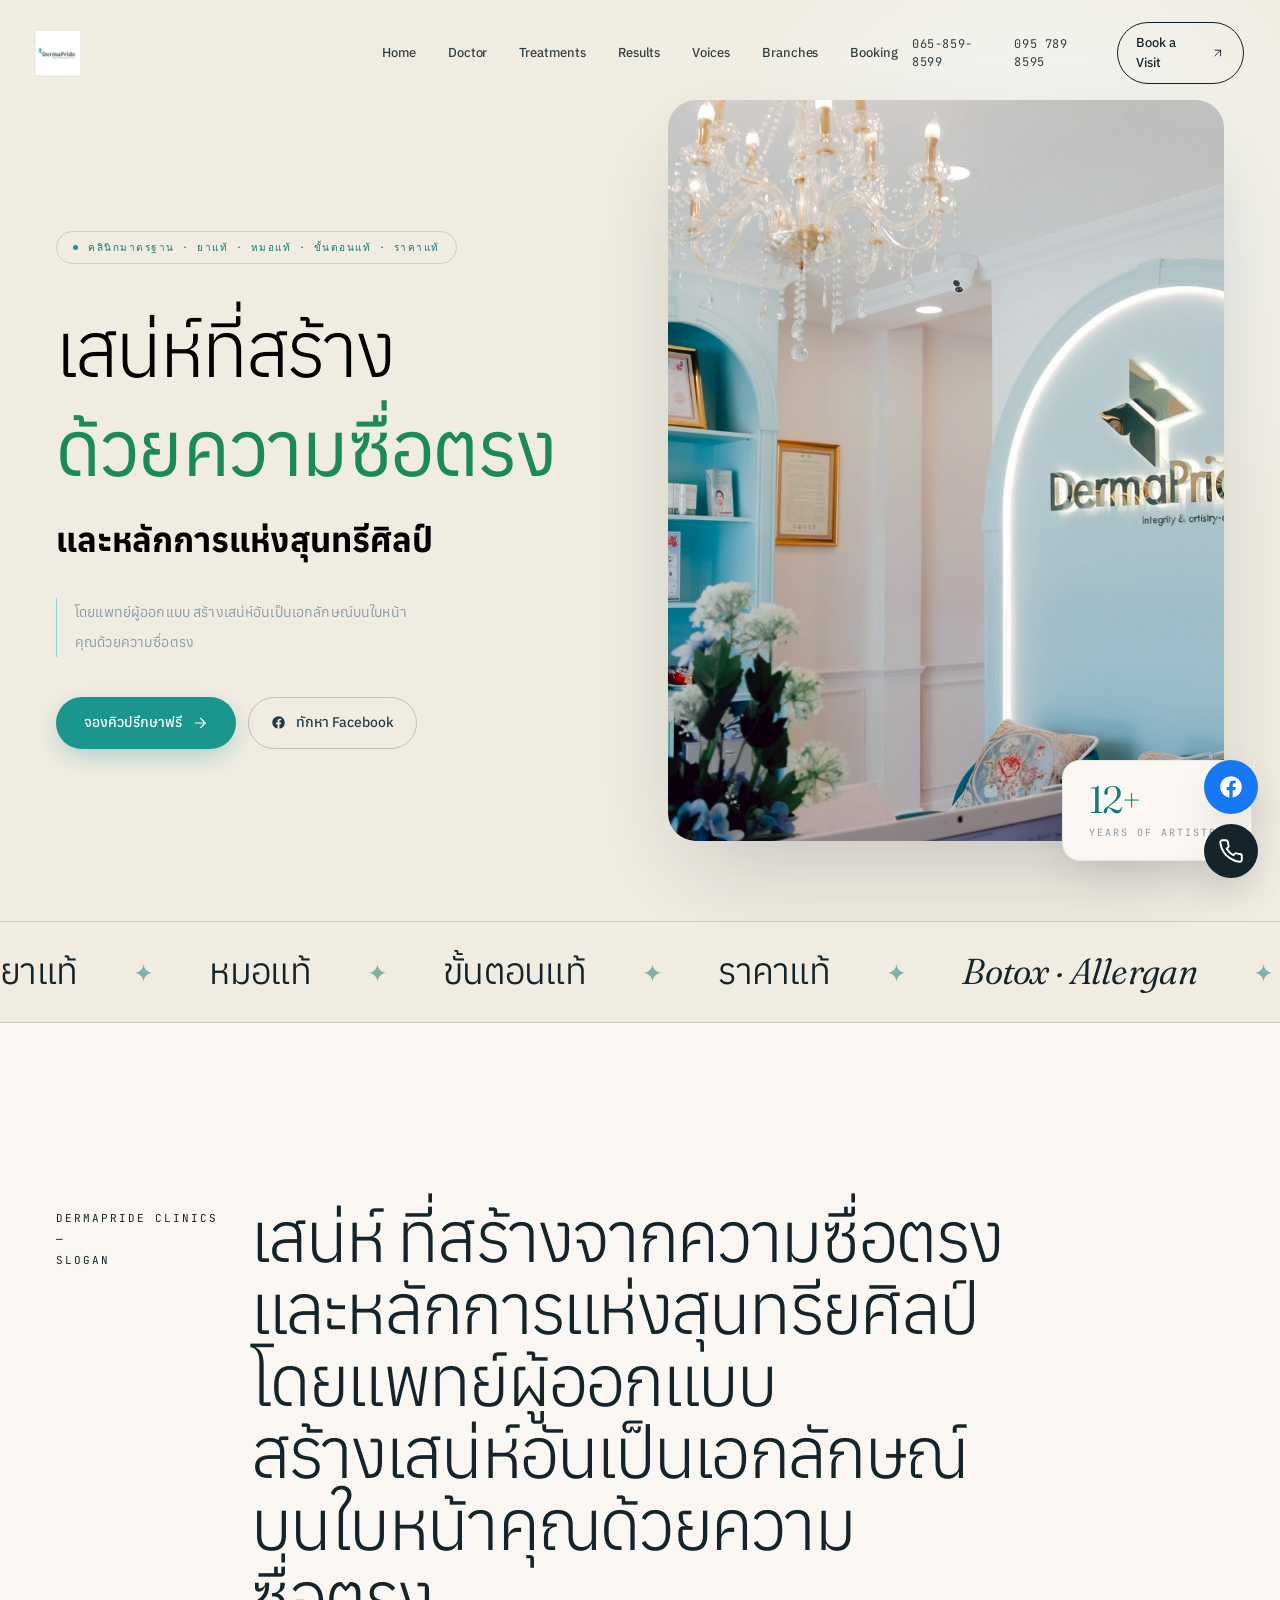
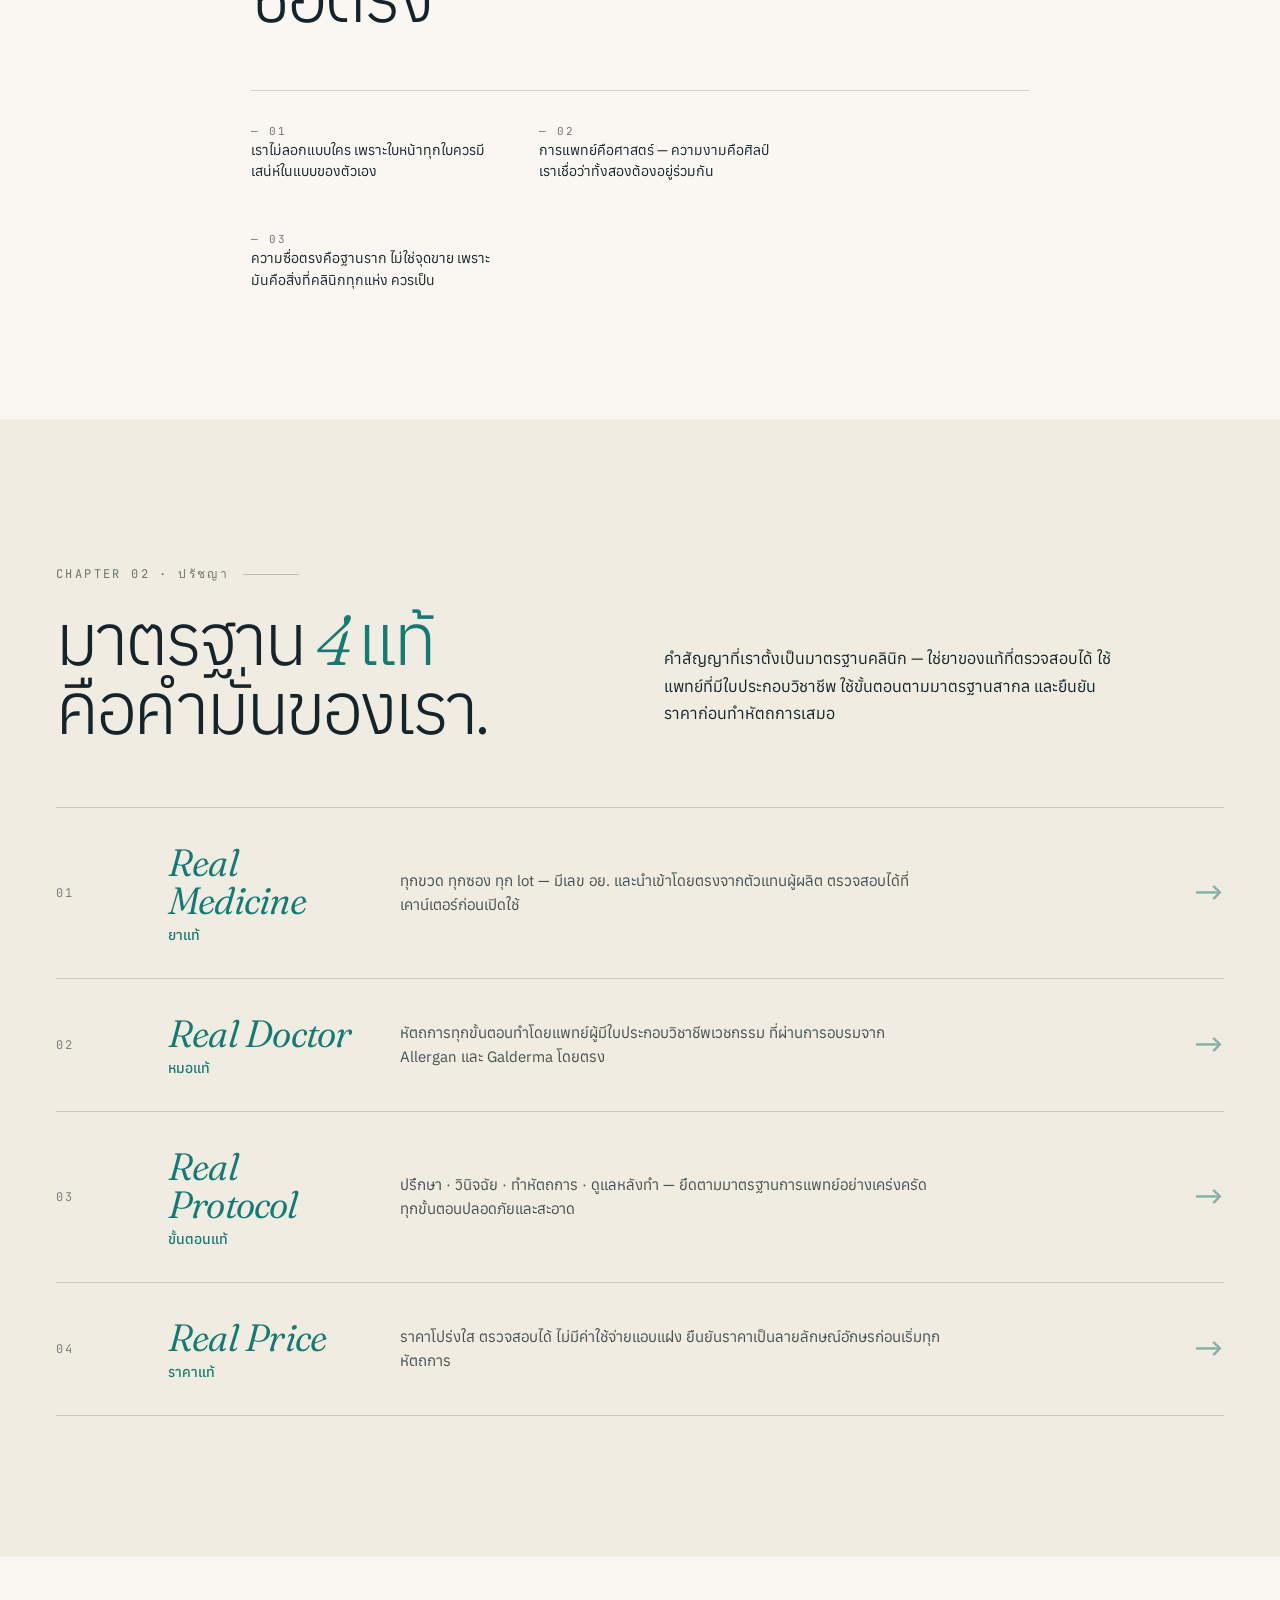
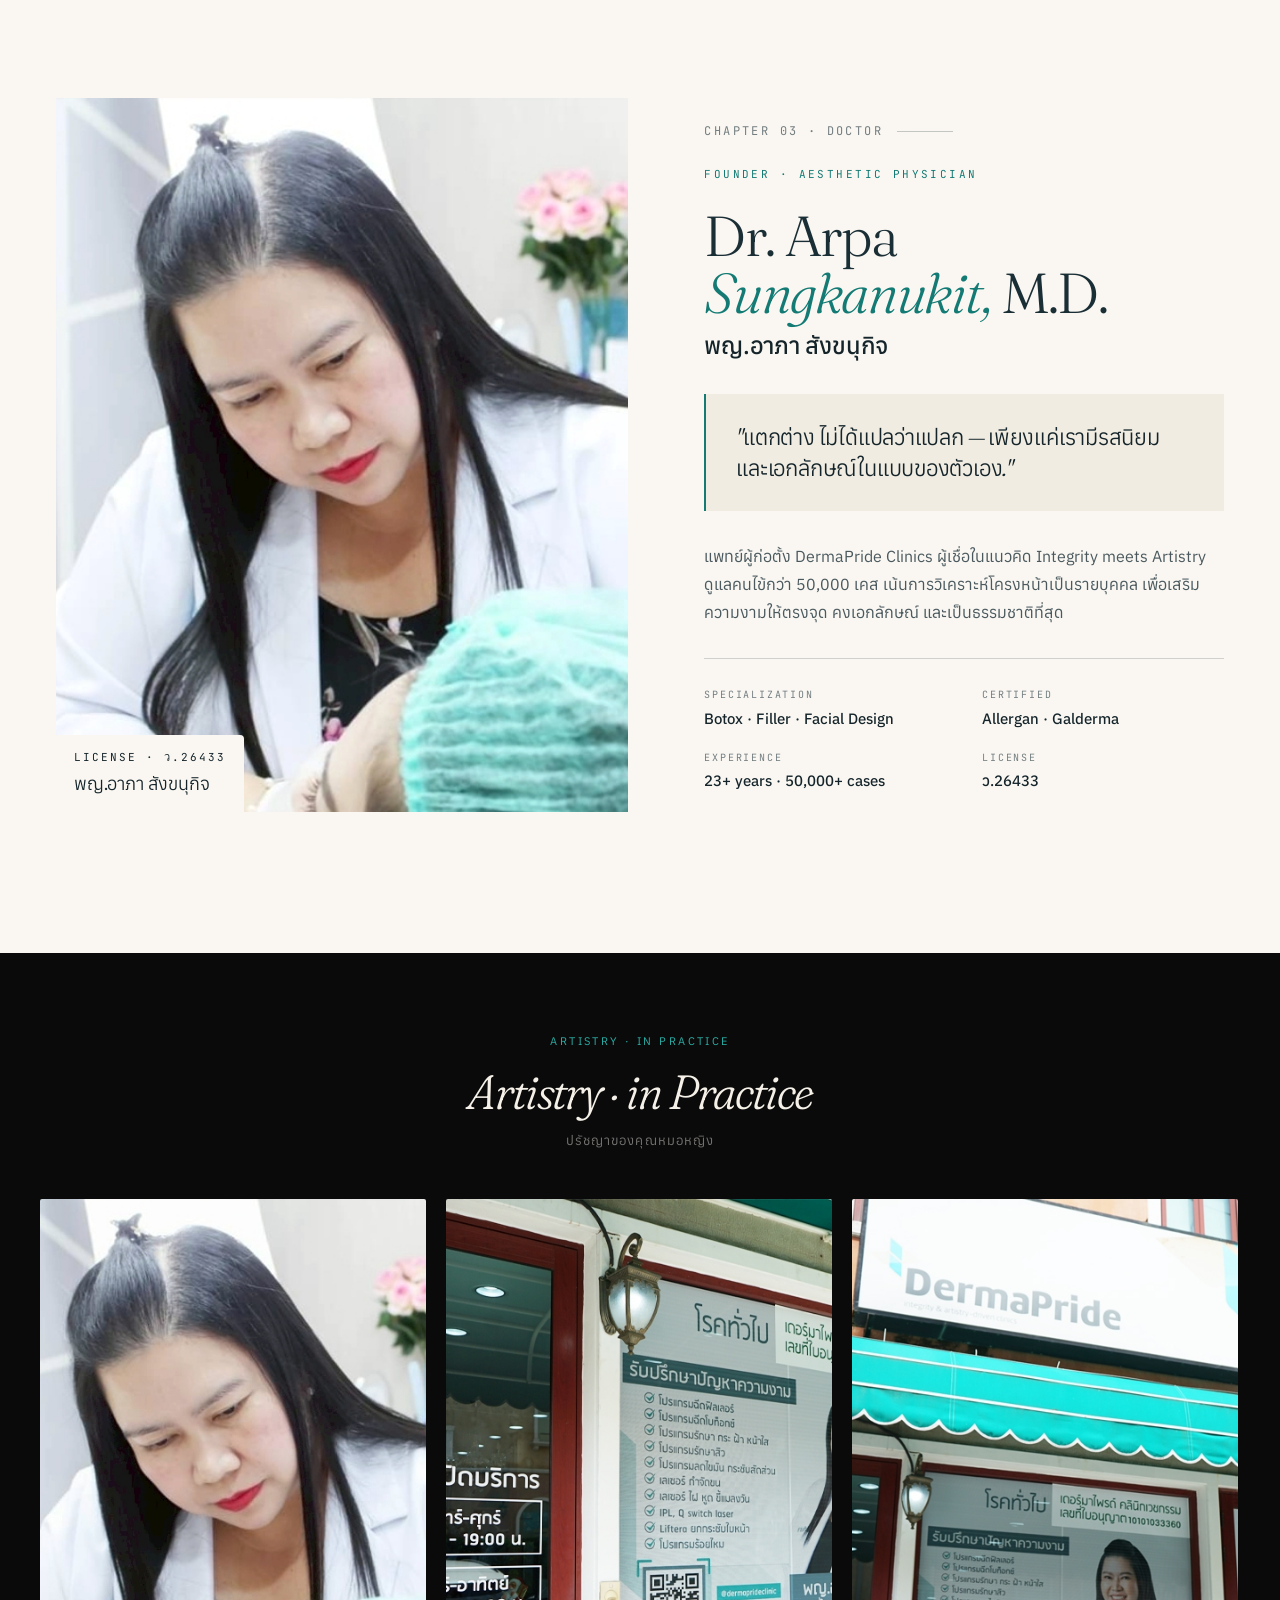
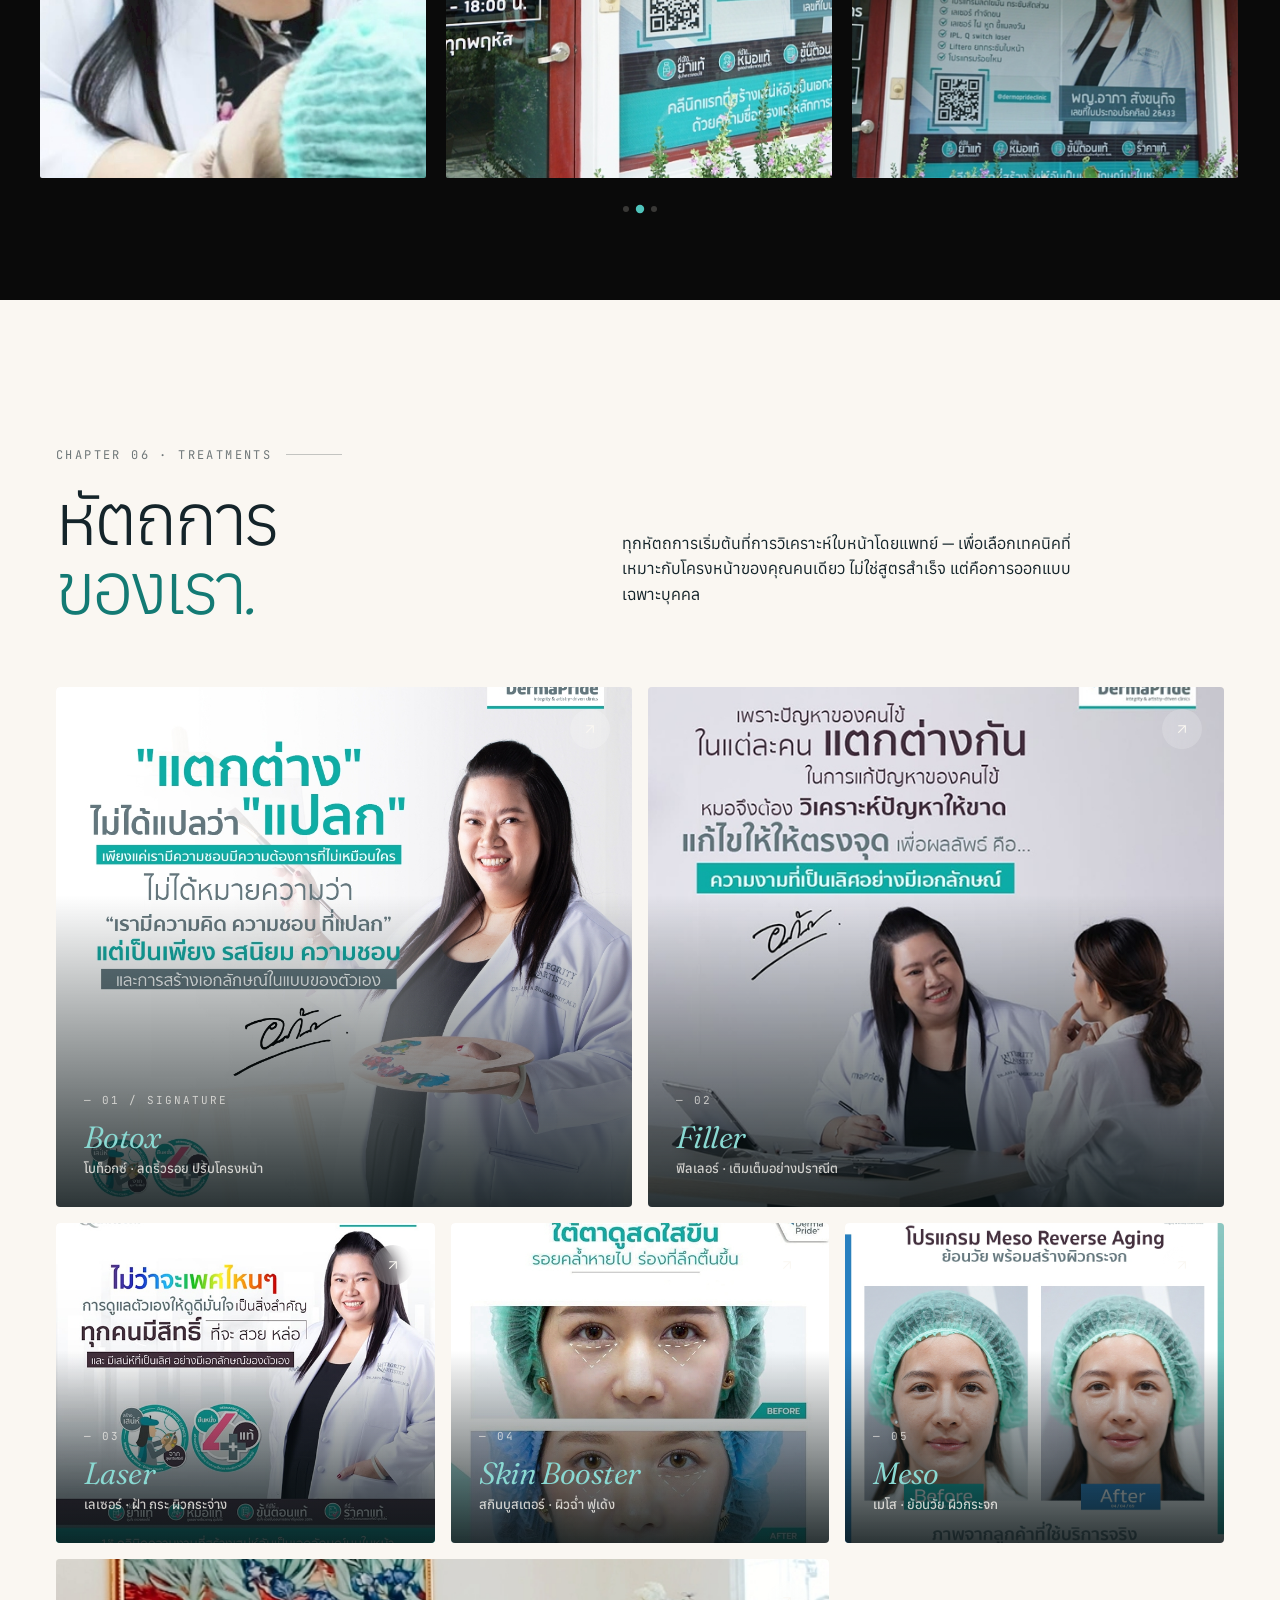
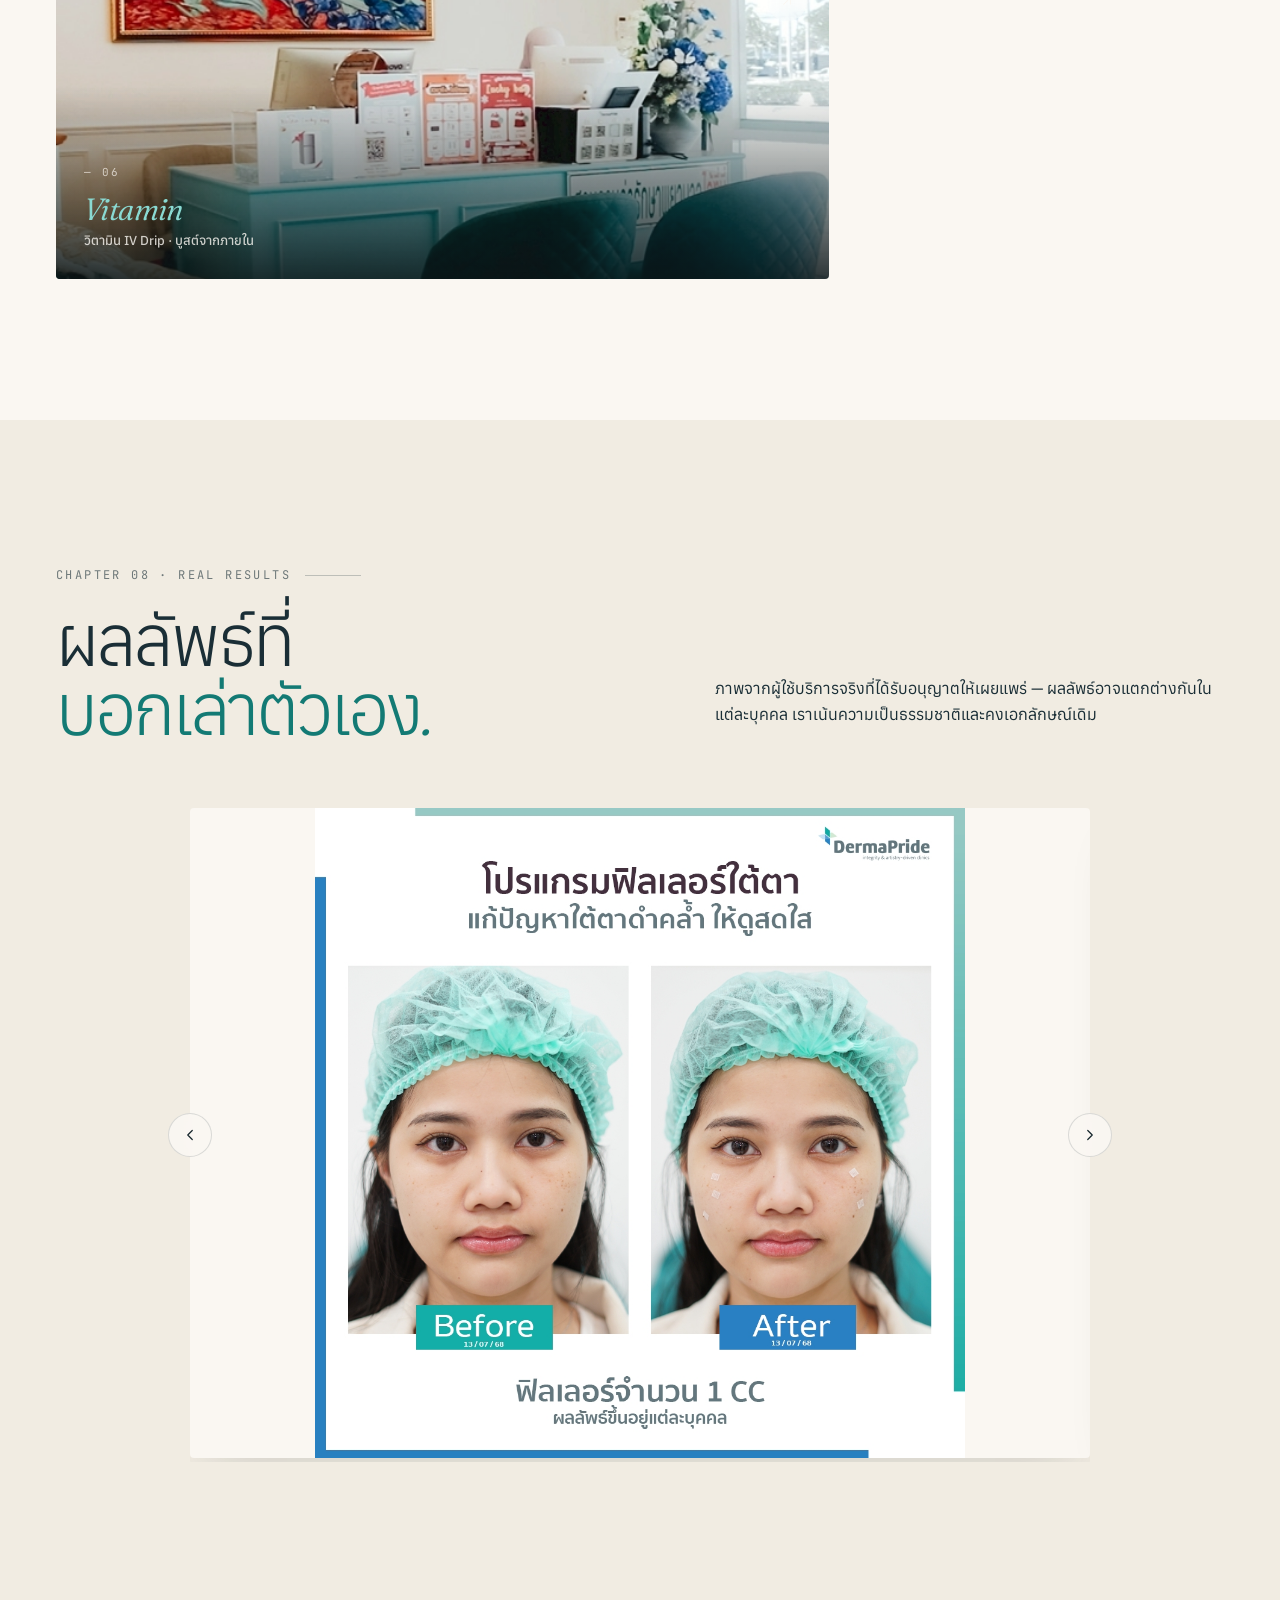
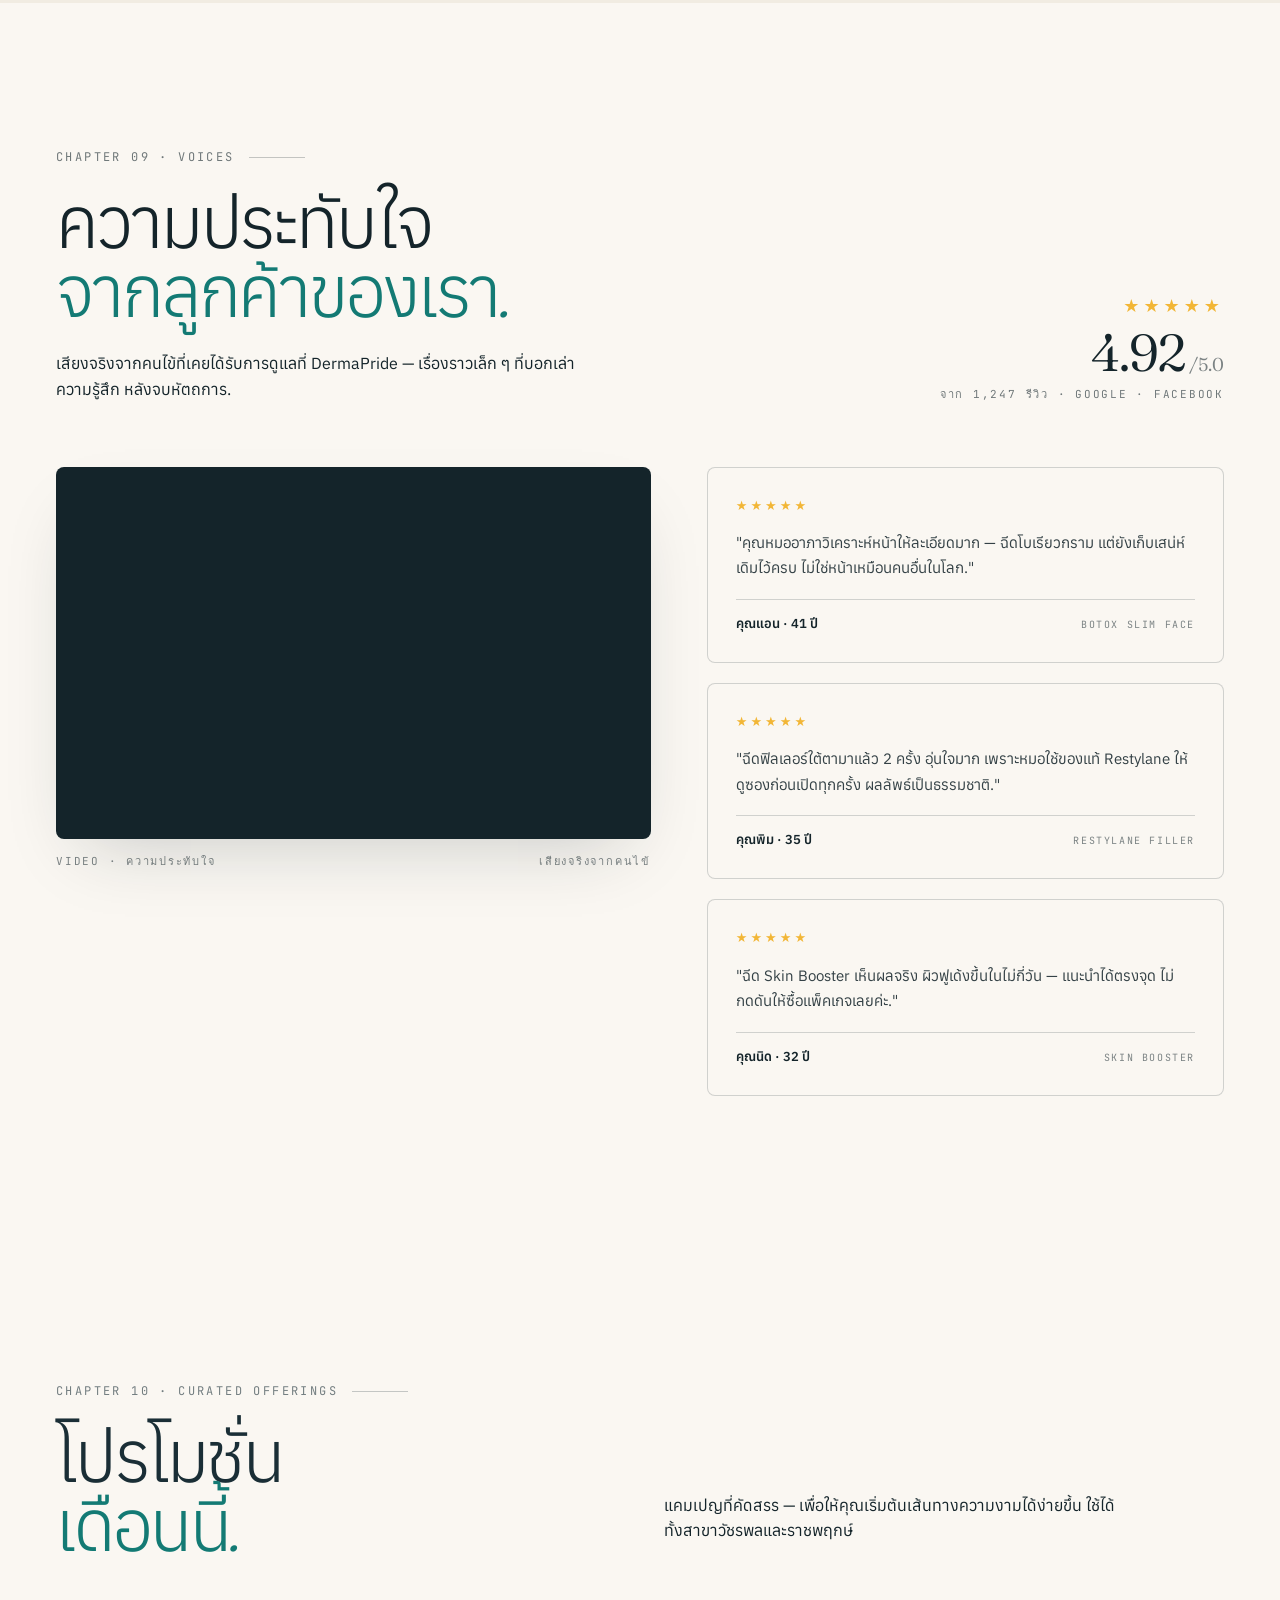
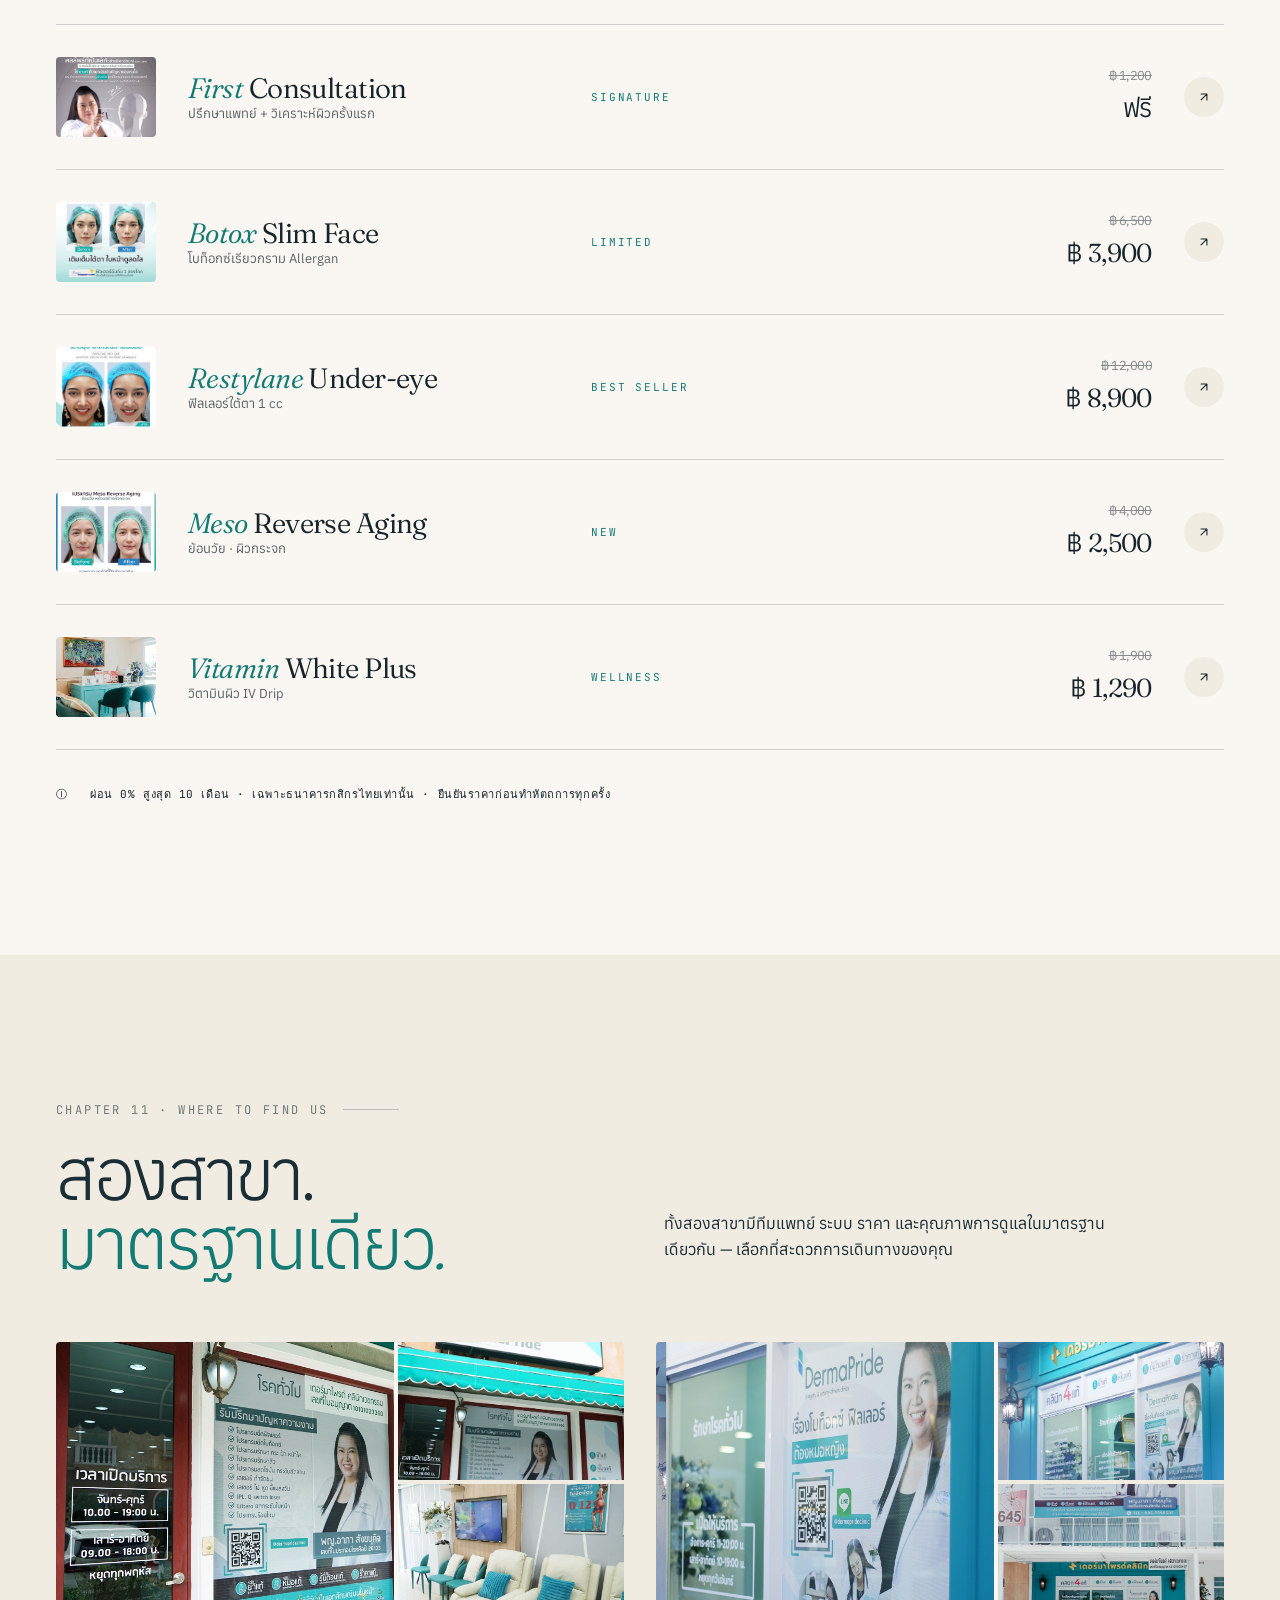
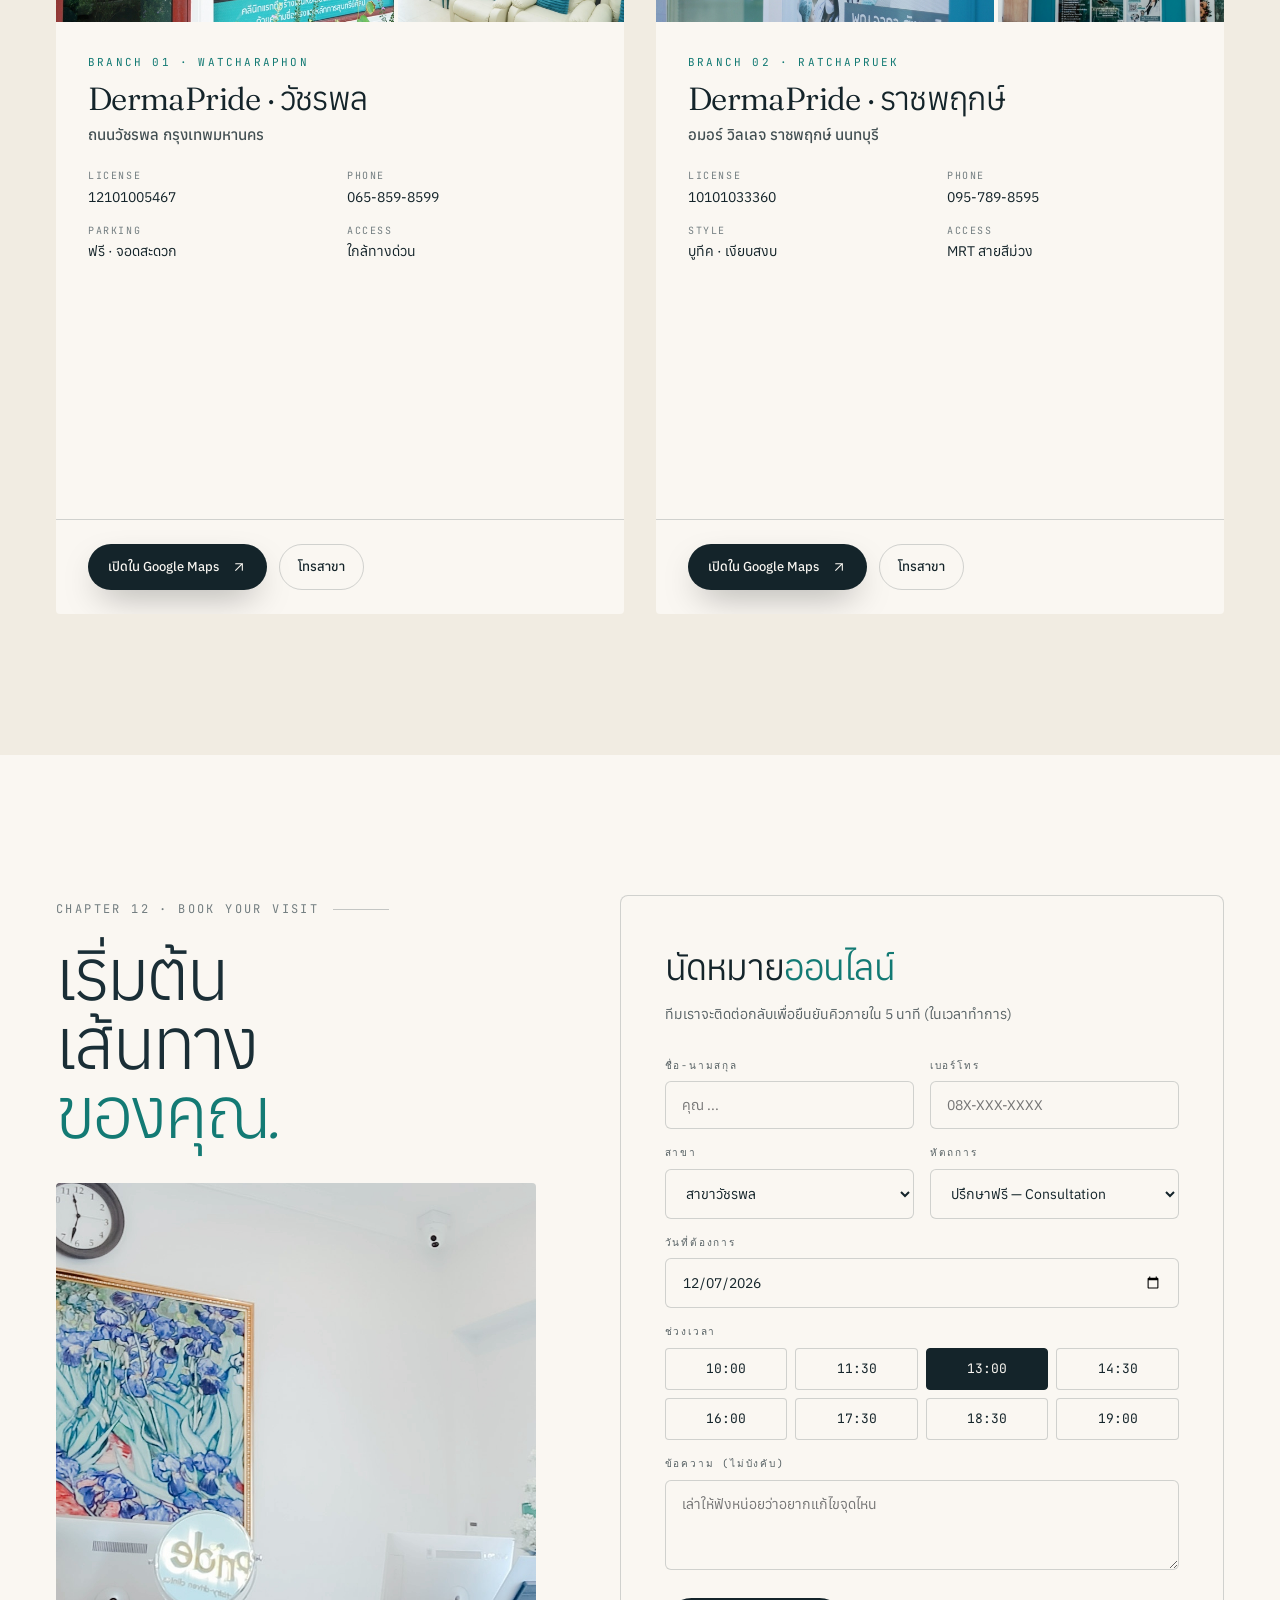
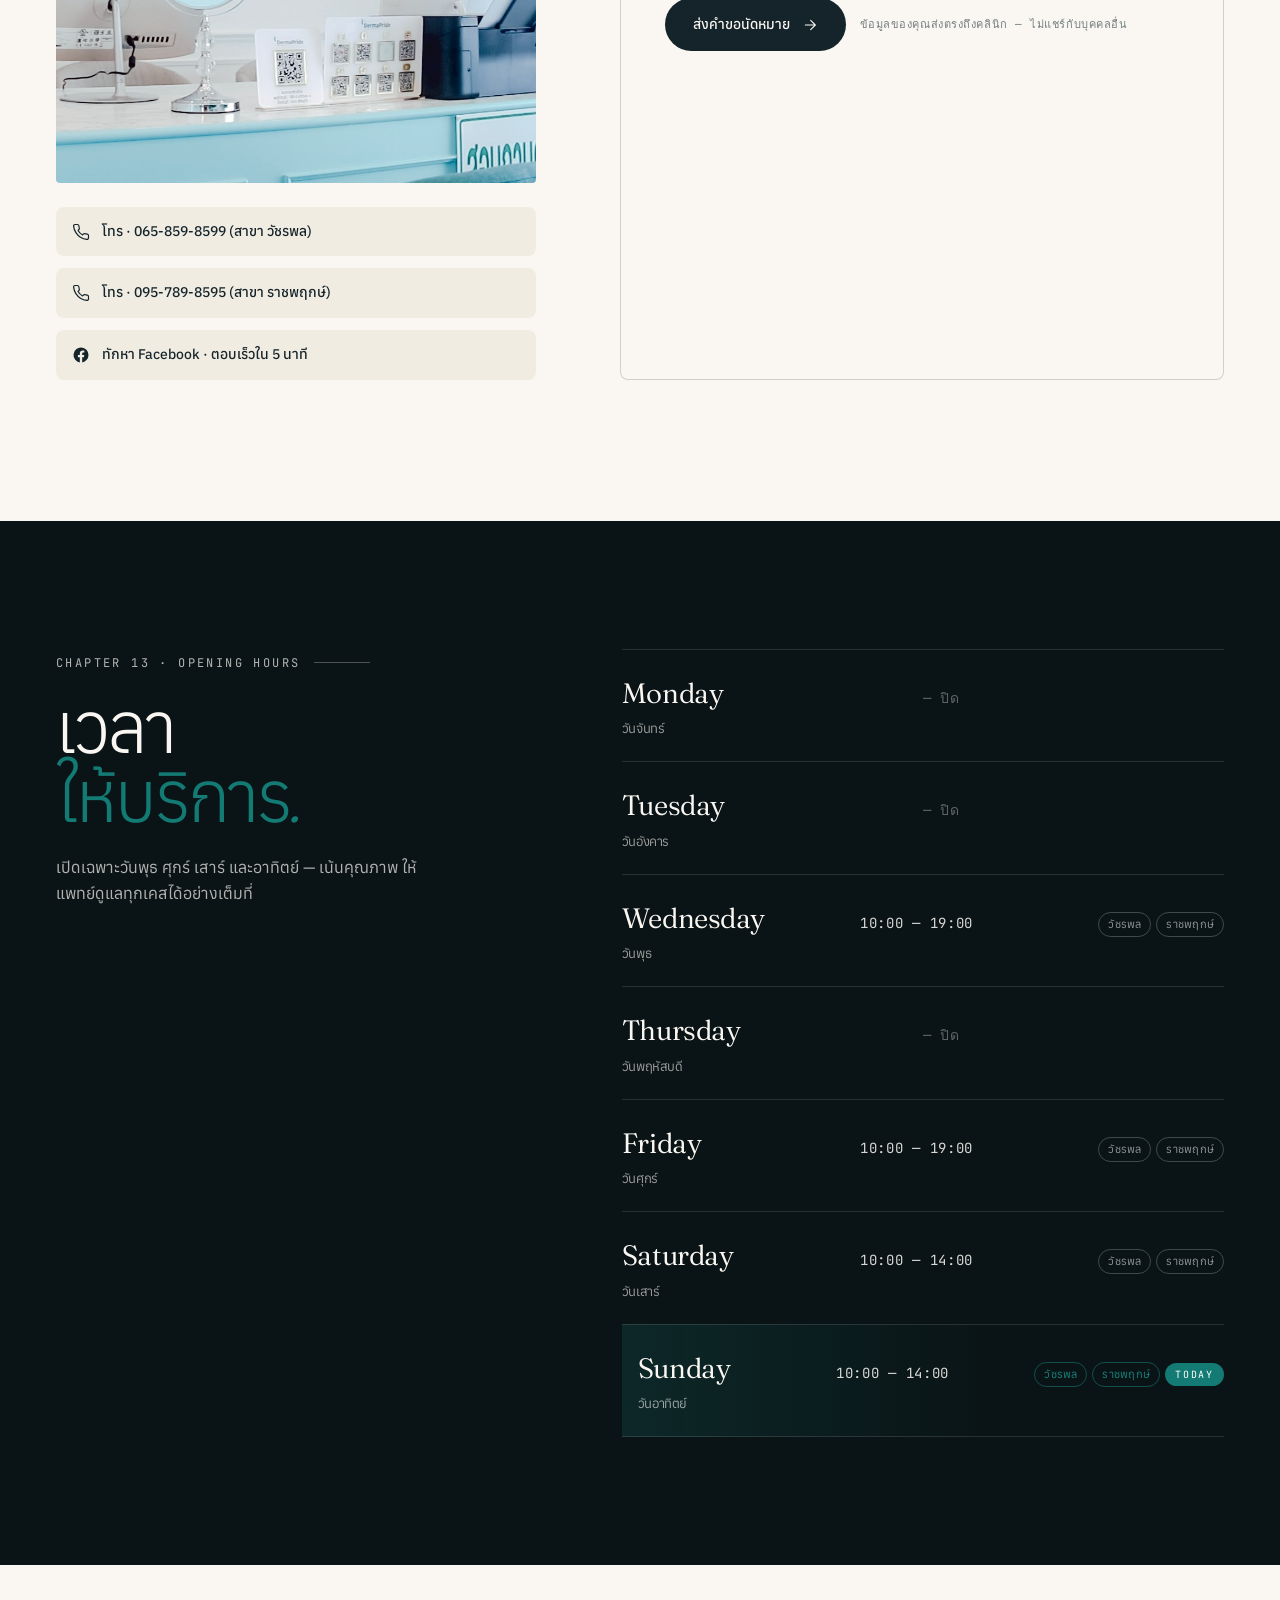
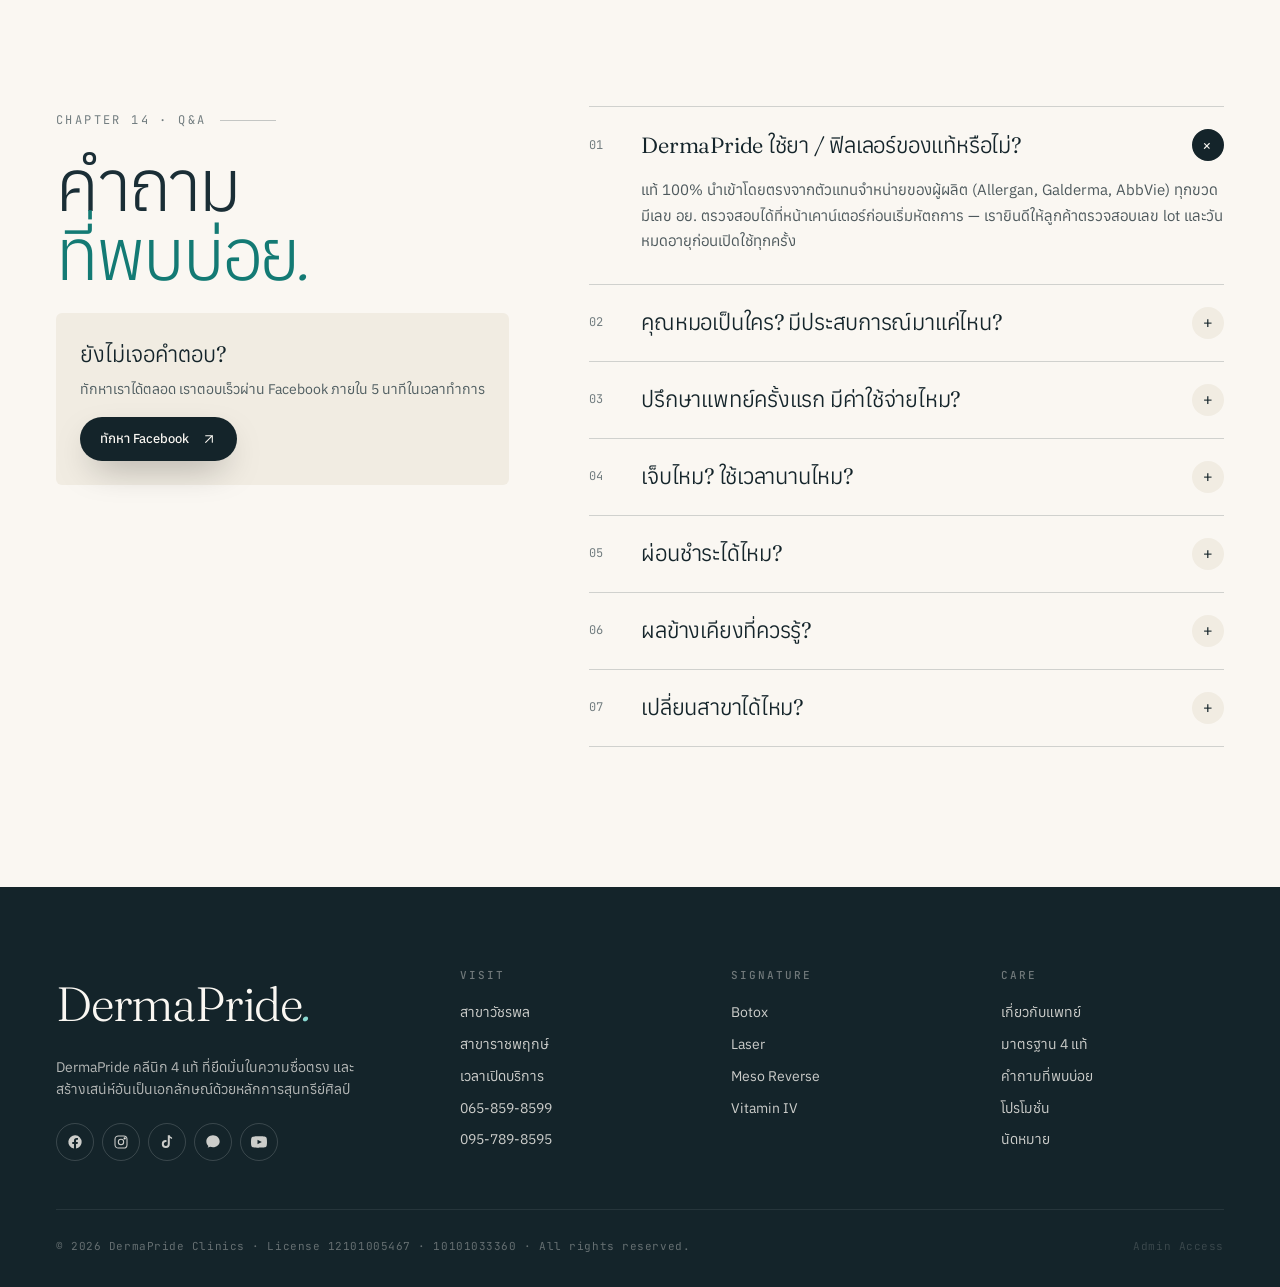
==== index.html @ 415fa66f "fix: updated footer slogan text to DermaPride in the correct final repo" ====
<!doctype html>
<html lang="th">
<head>
<meta charset="utf-8" />
<meta name="viewport" content="width=device-width, initial-scale=1, viewport-fit=cover" />
<title>DermaPride · A Film of Integrity & Artistry</title>
<meta name="description" content="DermaPride Clinics · คลินิก4แท้ — เสน่ห์ที่สร้างจากความซื่อตรงและสุนทรียศิลป์ โดย พญ.อาภา สังขนุกิจ" />
<meta property="og:title" content="DermaPride · Integrity & Artistry" />
<meta property="og:image" content="assets/banner.jpg" />
<link rel="icon" type="image/jpeg" href="assets/logo.jpg" />

<link rel="preload" href="assets/fonts/Anuphan.ttf" as="font" type="font/ttf" crossorigin />
<link rel="preconnect" href="https://fonts.googleapis.com" />
<link rel="preconnect" href="https://fonts.gstatic.com" crossorigin />
<link href="https://fonts.googleapis.com/css2?family=Fraunces:ital,opsz,wght,SOFT@0,9..144,300..700,30..100;1,9..144,300..700,30..100&family=JetBrains+Mono:wght@400;500&display=swap" rel="stylesheet" />

<link rel="stylesheet" href="styles.css" />
<link rel="stylesheet" href="editorial.css" />
<link rel="stylesheet" href="cms/admin.css" />
</head>
<body class="dpe-no-overflow">

<!-- ============================================================
     NAV
============================================================ -->
<header class="dpe-nav" id="dpeNav">
  <a class="dpe-nav-logo" href="#top">
    <span class="logo-text">DermaPride<em>.</em></span>
    <img class="logo-img" src="assets/logo.jpg" alt="DermaPride" />
  </a>

  <nav class="dpe-nav-rail">
    <a href="#top">Home</a>
    <a href="#doctor">Doctor</a>
    <a href="#treatments">Treatments</a>
    <a href="#results">Results</a>
    <a href="#impressions">Voices</a>
    <a href="#branches">Branches</a>
    <a href="#booking">Booking</a>
  </nav>

  <div class="dpe-nav-end">
    <a class="dpe-nav-phone" href="tel:0658598599" data-cms-text="home.contact.phone">065 859 8599</a>
    <a class="dpe-nav-phone" href="tel:0957898595">095 789 8595</a>
    <a class="dpe-nav-cta" href="#booking">
      Book a Visit
      <svg width="14" height="14" viewBox="0 0 24 24" fill="none" stroke="currentColor" stroke-width="1.6" stroke-linecap="round" stroke-linejoin="round"><path d="M7 17L17 7M7 7h10v10"/></svg>
    </a>
  </div>
</header>

<main id="top">

<!-- ============================================================
     00 · HERO — Split layout (light edition)
============================================================ -->
<section class="dp-hero-split" data-screen-label="00 Hero">
  <div class="dp-hero-split__inner">

    <div class="dp-hero-split__content">
      <div class="dp-hero-split__badge" data-veil>
        <span class="dot"></span>
        <span>คลินิกมาตรฐาน · ยาแท้ · หมอแท้ · ขั้นตอนแท้ · ราคาแท้</span>
      </div>

      <h1 class="dp-hero-split__title">
        <span class="l1" data-mask-reveal><span data-cms-text="home.hero.l1">เสน่ห์ที่สร้าง</span></span>
        <span class="l2" data-mask-reveal data-mask-delay="1"><span><span class="l2-plain"></span><span class="l2-accent" data-cms-text="home.hero.l2">ด้วยความซื่อตรง</span></span></span>
        <span class="l3" data-mask-reveal data-mask-delay="2"><span data-cms-text="home.hero.l3">และหลักการแห่งสุนทรีศิลป์</span></span>
        <span class="l4" data-mask-reveal data-mask-delay="3"><span data-cms-text="home.hero.l4"></span></span>
      </h1>

      <p class="dp-hero-split__para" data-veil data-veil-delay="2" data-cms-text="home.hero.side">โดยแพทย์ผู้ออกแบบ สร้างเสน่ห์อันเป็นเอกลักษณ์บนใบหน้าคุณด้วยความซื่อตรง</p>

      <div class="dp-hero-split__actions" data-veil data-veil-delay="3">
        <a class="dpe-btn-split-primary" href="#booking" data-cms-href="home.hero.ctaPrimaryHref">
          <span data-cms-text="home.hero.ctaPrimary">จองคิวปรึกษาฟรี</span>
          <svg viewBox="0 0 24 24" fill="none" stroke="currentColor" stroke-width="1.6" stroke-linecap="round" stroke-linejoin="round" width="16" height="16"><path d="M5 12h14M13 5l7 7-7 7"/></svg>
        </a>
        <a class="dpe-btn-split-fb" href="https://www.facebook.com/DermaPrideClinic/" target="_blank" rel="noopener" data-cms-href="home.hero.ctaSecondaryHref">
          <svg viewBox="0 0 24 24" fill="currentColor" width="15" height="15"><path d="M22 12a10 10 0 1 0-11.56 9.88V14.9H7.9v-2.9h2.54V9.79c0-2.5 1.5-3.89 3.78-3.89 1.1 0 2.24.2 2.24.2v2.46h-1.26c-1.24 0-1.63.77-1.63 1.57V12h2.77l-.44 2.9h-2.33v6.98A10 10 0 0 0 22 12z"/></svg>
          <span data-cms-text="home.hero.ctaSecondary">ทักหา Facebook</span>
        </a>
      </div>
    </div>

    <div class="dp-hero-split__media" data-veil data-veil-delay="1">
      <div class="dp-hero-split__img-frame">
        <div class="dp-hero-split__img-wrap">
          <img src="assets/welcome-hero.jpg" alt="" data-cms-src="home.hero.backgroundImage" />
        </div>
        <div class="dp-hero-split__stat" data-veil data-veil-delay="4">
          <div class="dp-hero-split__stat-val" data-cms-text="home.hero.statValue">23+</div>
          <div class="dp-hero-split__stat-label" data-cms-text="home.hero.statLabel">YEARS OF ARTISTRY</div>
        </div>
      </div>
    </div>

  </div>
</section>

<!-- ============================================================
     MARQUEE
============================================================ -->
<div class="dpe-marquee" aria-hidden="true">
  <div class="dpe-marquee-track">
    <span>ยาแท้</span><span>หมอแท้</span><span>ขั้นตอนแท้</span><span>ราคาแท้</span>
    <span>Botox · Allergan</span><span>Filler · Restylane</span><span>Laser · Q-Switch</span><span>Meso Reverse</span>
    <span>ยาแท้</span><span>หมอแท้</span><span>ขั้นตอนแท้</span><span>ราคาแท้</span>
    <span>Botox · Allergan</span><span>Filler · Restylane</span><span>Laser · Q-Switch</span><span>Meso Reverse</span>
  </div>
</div>

<!-- ============================================================
     01 · MANIFESTO
============================================================ -->
<section class="dpe-manifesto" id="manifesto" data-screen-label="01 Manifesto">
  <div class="dpe-shell">
    <div class="dpe-manifesto-inner">
      <div class="dpe-manifesto-meta" data-veil>
        <div>DERMAPRIDE CLINICS</div>
        <div>—</div>
        <div>SLOGAN</div>
      </div>

      <h2 data-veil data-veil-delay="1">
        เสน่ห์ ที่สร้างจากความซื่อตรง และหลักการแห่งสุนทรียศิลป์<br>
        โดยแพทย์ผู้ออกแบบ<br>
        สร้างเสน่ห์อันเป็นเอกลักษณ์บนใบหน้าคุณด้วยความซื่อตรง
      </h2>

      <div class="dpe-manifesto-foot">
        <div class="item" data-veil data-veil-delay="2">
          <div class="n">— 01</div>
          เราไม่ลอกแบบใคร เพราะใบหน้าทุกใบควรมีเสน่ห์ในแบบของตัวเอง
        </div>
        <div class="item" data-veil data-veil-delay="3">
          <div class="n">— 02</div>
          การแพทย์คือศาสตร์ — ความงามคือศิลป์ เราเชื่อว่าทั้งสองต้องอยู่ร่วมกัน
        </div>
        <div class="item" data-veil data-veil-delay="4">
          <div class="n">— 03</div>
          ความซื่อตรงคือฐานราก ไม่ใช่จุดขาย เพราะมันคือสิ่งที่คลินิกทุกแห่ง <em>ควรเป็น</em>
        </div>
      </div>
    </div>
  </div>
</section>

<!-- ============================================================
     02 · PHILOSOPHY — 4 แท้ as editorial list
============================================================ -->
<section class="dpe-chapter dpe-chapter--cream" id="philosophy" data-screen-label="02 Pillars">
  <div class="dpe-shell">
    <div style="display:grid; grid-template-columns: 1fr 1fr; gap:48px; align-items:end;">
      <div data-veil>
        <div class="dpe-ch-num">Chapter 02 · ปรัชญา</div>
        <h2 class="dpe-h-display" style="margin-top: 20px;">มาตรฐาน <em>4 แท้</em><br>คือคำมั่นของเรา.</h2>
      </div>
      <p data-veil data-veil-delay="1" data-cms-text="home.philosophy.sub" style="font-family: var(--dp-sans); font-size: 16px; line-height: 1.7; opacity: 0.75; max-width: 460px;">
        คำสัญญาที่เราตั้งเป็นมาตรฐานคลินิก — ใช่ยาของแท้ที่ตรวจสอบได้ ใช้แพทย์ที่มีใบประกอบวิชาชีพ ใช้ขั้นตอนตามมาตรฐานสากล และยืนยันราคาก่อนทำหัตถการเสมอ
      </p>
    </div>

    <div class="dpe-pillars-list" id="pillarsList">
      <!-- Rendered dynamically from CMS.home.philosophy.items -->
    </div>
  </div>
</section>

<!-- ============================================================
     03 · THE DOCTOR
============================================================ -->
<section class="dpe-doctor dpe-chapter" id="doctor" data-screen-label="03 Doctor">
  <div class="dpe-shell">
    <div class="dpe-doctor-grid">
      <div class="dpe-doctor-portrait" data-veil>
        <img src="assets/doctor.jpg" alt="พญ.อาภา สังขนุกิจ" data-cms-src="home.doctor.image" />
        <div class="badge">License · ว.26433<strong>พญ.อาภา สังขนุกิจ</strong></div>
      </div>

      <div class="dpe-doctor-copy" data-veil data-veil-delay="1">
        <div class="dpe-ch-num">CHAPTER 03 · DOCTOR</div>
        <div class="role" style="margin-top: 24px;" data-cms-text="home.doctor.role">Founder · Aesthetic Physician</div>
        <h2 class="dpe-doctor-name">
          Dr. Arpa<br><em>Sungkanukit,</em> M.D.
          <span class="th" data-cms-text="home.doctor.nameTh">พญ.อาภา สังขนุกิจ</span>
        </h2>

        <blockquote class="dpe-doctor-quote" data-cms-text="home.doctor.quote">
          "แตกต่าง ไม่ได้แปลว่าแปลก — เพียงแค่เรามีรสนิยม และเอกลักษณ์ในแบบของตัวเอง."
        </blockquote>

        <p style="font-family: var(--dp-sans); font-size: 16px; line-height: 1.72; opacity: 0.78; margin: 0;" data-cms-text="home.doctor.bio">
          แพทย์ผู้ก่อตั้ง DermaPride Clinics ผู้เชื่อในแนวคิด Integrity meets Artistry ดูแลคนไข้กว่า 50,000 เคส
          เน้นการวิเคราะห์โครงหน้าเป็นรายบุคคล เพื่อเสริมความงามให้ตรงจุด คงเอกลักษณ์ และเป็นธรรมชาติที่สุด
        </p>

        <div class="dpe-doctor-credits">
          <div><div class="k">Specialization</div><div class="v">Botox · Filler · Facial Design</div></div>
          <div><div class="k">Certified</div><div class="v">Allergan · Galderma</div></div>
          <div><div class="k">Experience</div><div class="v">23+ years · 50,000+ cases</div></div>
          <div><div class="k">License</div><div class="v" data-cms-text="home.doctor.license">ว.26433</div></div>
        </div>
      </div>
    </div>
  </div>
</section>

<!-- ============================================================
     04 · DOCTOR ARTISTRY GALLERY
============================================================ -->
<section class="dp-artistry-strip" id="doctorGallery" data-screen-label="04 Artistry">
  <div class="dp-artistry-strip__inner">
    <div class="dp-artistry-strip__hd" data-veil>
      <div class="dp-artistry-strip__kicker">ARTISTRY · IN PRACTICE</div>
      <h2 class="dp-artistry-strip__title" data-cms-text="home.doctorGallery.title">Artistry · in Practice</h2>
      <p class="dp-artistry-strip__sub" data-cms-text="home.doctorGallery.sub">ปรัชญาของคุณหมอหญิง</p>
    </div>
    <div class="dp-artistry-strip__track-wrap" data-veil data-veil-delay="1">
      <div class="dp-artistry-strip__track" id="artTrack">
        <!-- cards injected by renderDoctorGalleryFromCMS() -->
      </div>
      <button class="dp-artistry-strip__arrow dp-artistry-strip__arrow--prev" id="artPrev" aria-label="Previous">
        <svg viewBox="0 0 24 24" fill="none" stroke="currentColor" stroke-width="1.5" stroke-linecap="round" stroke-linejoin="round" width="20" height="20"><path d="M15 18l-6-6 6-6"/></svg>
      </button>
      <button class="dp-artistry-strip__arrow dp-artistry-strip__arrow--next" id="artNext" aria-label="Next">
        <svg viewBox="0 0 24 24" fill="none" stroke="currentColor" stroke-width="1.5" stroke-linecap="round" stroke-linejoin="round" width="20" height="20"><path d="M9 18l6-6-6-6"/></svg>
      </button>
    </div>
    <div class="dp-artistry-strip__dots" id="artDots"></div>
  </div>
</section>

<!-- ============================================================
     07 · MORE TREATMENTS — editorial grid
============================================================ -->
<section class="dpe-chapter dpe-chapter--paper" id="treatments" data-screen-label="07 Treatments">
  <div class="dpe-shell">
    <div class="dpe-treatments-head">
      <div data-veil>
        <div class="dpe-ch-num">Chapter 06 · Treatments</div>
        <h2 class="dpe-h-display" style="margin-top: 20px;">หัตถการ<br><em>ของเรา.</em></h2>
      </div>
      <p data-veil data-veil-delay="1">
        ทุกหัตถการเริ่มต้นที่การวิเคราะห์ใบหน้าโดยแพทย์ — เพื่อเลือกเทคนิคที่เหมาะกับโครงหน้าของคุณคนเดียว
        ไม่ใช่สูตรสำเร็จ แต่คือการออกแบบเฉพาะบุคคล
      </p>
    </div>

    <div class="dpe-treatments-grid" id="treatmentsGrid">
      <!-- Rendered dynamically from CMS.procedures.listVisible() -->
    </div>
  </div>
</section>

<!-- ============================================================
     08 · RESULTS / BEFORE-AFTER
============================================================ -->
<section class="dpe-results dpe-chapter" id="results" data-screen-label="08 Results">
  <div class="dpe-shell">
    <div class="dpe-results-head">
      <div data-veil>
        <div class="dpe-ch-num">Chapter 08 · Real Results</div>
        <h2 class="dpe-h-display" style="margin-top: 20px;">ผลลัพธ์ที่<br><em>บอกเล่าตัวเอง.</em></h2>
      </div>
      <p data-veil data-veil-delay="1" style="font-family: var(--dp-sans); font-size: 16px; line-height: 1.65; opacity: 0.75;">
        ภาพจากผู้ใช้บริการจริงที่ได้รับอนุญาตให้เผยแพร่ — ผลลัพธ์อาจแตกต่างกันในแต่ละบุคคล
        เราเน้นความเป็นธรรมชาติและคงเอกลักษณ์เดิม
      </p>
    </div>

    <div class="dpe-results-gallery" data-veil data-veil-delay="2">
      <div class="dpe-results-gallery__wrap">
        <button class="dpe-results-gallery__arrow dpe-results-gallery__arrow--prev" id="resGallPrev" aria-label="Previous">
          <svg viewBox="0 0 24 24" fill="none" stroke="currentColor" stroke-width="1.6" stroke-linecap="round" stroke-linejoin="round"><polyline points="15 18 9 12 15 6"/></svg>
        </button>
        <div class="dpe-results-gallery__track" id="resGallTrack">
          <div class="dpe-results-gallery__card"><img src="assets/ba-3.jpg" alt="" /></div>
          <div class="dpe-results-gallery__card"><img src="assets/ba-1.jpg" alt="" /></div>
          <div class="dpe-results-gallery__card"><img src="assets/ba-2.jpg" alt="" /></div>
          <div class="dpe-results-gallery__card"><img src="assets/ba-5.jpg" alt="" /></div>
          <div class="dpe-results-gallery__card"><img src="assets/ba-7.jpg" alt="" /></div>
          <div class="dpe-results-gallery__card"><img src="assets/ba-10.jpg" alt="" /></div>
        </div>
        <button class="dpe-results-gallery__arrow dpe-results-gallery__arrow--next" id="resGallNext" aria-label="Next">
          <svg viewBox="0 0 24 24" fill="none" stroke="currentColor" stroke-width="1.6" stroke-linecap="round" stroke-linejoin="round"><polyline points="9 18 15 12 9 6"/></svg>
        </button>
      </div>
    </div>
  </div>
</section>

<!-- ============================================================
     09 · IMPRESSIONS — ความประทับใจจากลูกค้าของเรา
============================================================ -->
<section class="dpe-voices dpe-chapter" id="impressions" data-screen-label="09 Impressions">
  <div class="dpe-shell">

    <header class="dpe-voices-head">
      <div data-veil>
        <div class="dpe-ch-num">Chapter 09 · Voices</div>
        <h2 class="dpe-h-display dpe-thai-h" style="margin-top: 20px;">
          ความประทับใจ<br><em>จากลูกค้าของเรา.</em>
        </h2>
        <p class="dpe-voices-sub" data-veil data-veil-delay="1">
          เสียงจริงจากคนไข้ที่เคยได้รับการดูแลที่ DermaPride —
          เรื่องราวเล็ก ๆ ที่บอกเล่าความรู้สึก หลังจบหัตถการ.
        </p>
      </div>

      <div class="dpe-voices-rating" data-veil data-veil-delay="2">
        <div class="stars">★★★★★</div>
        <div class="n">4.92<span class="of">/5.0</span></div>
        <div class="l">จาก 1,247 รีวิว · Google · Facebook</div>
      </div>
    </header>

    <div class="dpe-voices-stage">

      <!-- Real video (only video on the entire site) -->
      <figure class="dpe-voices-video" data-veil>
        <div class="dpe-voices-video-frame">
          <iframe
            src="https://drive.google.com/file/d/1Soic8r_vArdjygWrT70dEX8Iaw21HvZ1/preview"
            allow="autoplay; encrypted-media; fullscreen"
            allowfullscreen
            loading="lazy"
            title="ความประทับใจจากลูกค้าของเรา · DermaPride"></iframe>
        </div>
        <figcaption>
          <div class="cap-l">VIDEO · ความประทับใจ</div>
          <div class="cap-r">เสียงจริงจากคนไข้</div>
        </figcaption>
      </figure>

      <!-- Quiet trust cards beside the video -->
      <aside class="dpe-voices-aside" data-veil data-veil-delay="1">
        <article class="dpe-voice">
          <div class="stars">★★★★★</div>
          <p>"คุณหมออาภาวิเคราะห์หน้าให้ละเอียดมาก — ฉีดโบเรียวกราม แต่ยังเก็บเสน่ห์เดิมไว้ครบ ไม่ใช่หน้าเหมือนคนอื่นในโลก."</p>
          <footer><span class="nm">คุณแอน · 41 ปี</span><span class="role">Botox Slim Face</span></footer>
        </article>

        <article class="dpe-voice">
          <div class="stars">★★★★★</div>
          <p>"ฉีดฟิลเลอร์ใต้ตามาแล้ว 2 ครั้ง อุ่นใจมาก เพราะหมอใช้ของแท้ Restylane ให้ดูซองก่อนเปิดทุกครั้ง ผลลัพธ์เป็นธรรมชาติ."</p>
          <footer><span class="nm">คุณพิม · 35 ปี</span><span class="role">Restylane Filler</span></footer>
        </article>

        <article class="dpe-voice">
          <div class="stars">★★★★★</div>
          <p>"ฉีด Skin Booster เห็นผลจริง ผิวฟูเด้งขึ้นในไม่กี่วัน — แนะนำได้ตรงจุด ไม่กดดันให้ซื้อแพ็คเกจเลยค่ะ."</p>
          <footer><span class="nm">คุณนิด · 32 ปี</span><span class="role">Skin Booster</span></footer>
        </article>
      </aside>

    </div>
  </div>
</section>

<!-- ============================================================
     09B · VIDEO VOICES — Video Testimonial Slider
============================================================ -->
<section class="dp-vslider-section dpe-chapter" id="voicesVideos" data-screen-label="09B Video Voices" style="display:none">
  <div class="dpe-shell">
    <header class="dp-vslider-head" data-veil>
      <div class="dpe-ch-num">Chapter 09 · Video Voices</div>
      <h2 class="dpe-h-display dpe-thai-h" style="margin-top: 16px;">วิดีโอ<br><em>รีวิวจากลูกค้า.</em></h2>
      <p class="dp-vslider-consent">ได้รับอนุญาตจากผู้เข้ารับบริการก่อนเผยแพร่แล้ว</p>
    </header>

    <div class="dp-vslider-stage" data-veil data-veil-delay="1">
      <div class="dp-vslider" id="vsSlider">
        <div class="dp-vslider-track" id="vsTrack">
          <!-- injected by renderVoicesFromCMS() -->
        </div>
      </div>
      <button class="dp-vslider-arrow dp-vslider-arrow--prev" id="vsPrev" aria-label="Previous" disabled>
        <svg viewBox="0 0 24 24" fill="none" stroke="currentColor" stroke-width="1.5" stroke-linecap="round" stroke-linejoin="round" width="16" height="16"><path d="M15 18l-6-6 6-6"/></svg>
      </button>
      <button class="dp-vslider-arrow dp-vslider-arrow--next" id="vsNext" aria-label="Next" disabled>
        <svg viewBox="0 0 24 24" fill="none" stroke="currentColor" stroke-width="1.5" stroke-linecap="round" stroke-linejoin="round" width="16" height="16"><path d="M9 18l6-6-6-6"/></svg>
      </button>
      <div class="dp-vslider-dots" id="vsDots"></div>
    </div>
  </div>
</section>

<!-- ============================================================
     10 · OFFERINGS / PROMOTIONS — editorial list
============================================================ -->
<section class="dpe-offers dpe-chapter" id="offers" data-screen-label="10 Offers">
  <div class="dpe-shell">
    <div class="dpe-offers-head">
      <div data-veil>
        <div class="dpe-ch-num">Chapter 10 · Curated Offerings</div>
        <h2 class="dpe-h-display" style="margin-top: 20px;">โปรโมชั่น<br><em>เดือนนี้.</em></h2>
      </div>
      <p data-veil data-veil-delay="1" data-cms-text="home.offers.sub">
        แคมเปญที่คัดสรร — เพื่อให้คุณเริ่มต้นเส้นทางความงามได้ง่ายขึ้น
        ใช้ได้ทั้งสาขาวัชรพลและราชพฤกษ์
      </p>
    </div>

    <div id="offerList" class="dpe-offer-list">
      <!-- Rendered dynamically from CMS.home.offers.items -->
    </div>

    <p style="margin-top: 36px; font-family: var(--dp-mono); font-size: 11px; letter-spacing: 0.05em; color: var(--cine-ink); opacity: 0.55;" data-veil>
      Ⓘ &nbsp; ผ่อน 0% สูงสุด 10 เดือน · เฉพาะธนาคารกสิกรไทยเท่านั้น · ยืนยันราคาก่อนทำหัตถการทุกครั้ง
    </p>
  </div>
</section>

<!-- ============================================================
     11 · BRANCHES
============================================================ -->
<section class="dpe-branches dpe-chapter" id="branches" data-screen-label="11 Branches">
  <div class="dpe-shell">
    <div id="ch11Header" style="display:grid; grid-template-columns: 1fr 1fr; gap:48px; align-items:end;"></div>
    <div class="dpe-branches-grid"></div>
  </div>
</section>

<!-- ============================================================
     12 · BOOKING
============================================================ -->
<section class="dpe-booking dpe-chapter" id="booking" data-screen-label="12 Booking">
  <div class="dpe-shell">
    <div class="dpe-booking-grid">

      <div class="dpe-booking-aside" data-veil>
        <div class="dpe-ch-num">Chapter 12 · Book Your Visit</div>
        <h2 class="dpe-h-display" style="margin-top: 20px;">เริ่มต้น<br>เส้นทาง<br><em>ของคุณ.</em></h2>

        <div class="img"><img src="assets/welcome-zone.jpg" alt="DermaPride welcome" /></div>

        <div class="quick">
          <a href="tel:0658598599">
            <svg viewBox="0 0 24 24" fill="none" stroke="currentColor" stroke-width="1.6" stroke-linecap="round" stroke-linejoin="round"><path d="M22 16.92v3a2 2 0 0 1-2.18 2 19.79 19.79 0 0 1-8.63-3.07 19.5 19.5 0 0 1-6-6A19.79 19.79 0 0 1 2.13 4.18 2 2 0 0 1 4.11 2h3a2 2 0 0 1 2 1.72c.13.97.34 1.91.62 2.82a2 2 0 0 1-.45 2.11L8.09 9.91a16 16 0 0 0 6 6l1.27-1.27a2 2 0 0 1 2.11-.45c.91.28 1.85.49 2.82.62A2 2 0 0 1 22 16.92z"/></svg>
            โทร · 065-859-8599 (สาขา วัชรพล)
          </a>
          <a href="tel:0957898595">
            <svg viewBox="0 0 24 24" fill="none" stroke="currentColor" stroke-width="1.6" stroke-linecap="round" stroke-linejoin="round"><path d="M22 16.92v3a2 2 0 0 1-2.18 2 19.79 19.79 0 0 1-8.63-3.07 19.5 19.5 0 0 1-6-6A19.79 19.79 0 0 1 2.13 4.18 2 2 0 0 1 4.11 2h3a2 2 0 0 1 2 1.72c.13.97.34 1.91.62 2.82a2 2 0 0 1-.45 2.11L8.09 9.91a16 16 0 0 0 6 6l1.27-1.27a2 2 0 0 1 2.11-.45c.91.28 1.85.49 2.82.62A2 2 0 0 1 22 16.92z"/></svg>
            โทร · 095-789-8595 (สาขา ราชพฤกษ์)
          </a>
          <a href="https://www.facebook.com/DermaPrideClinic/" target="_blank" rel="noopener">
            <svg viewBox="0 0 24 24" fill="currentColor"><path d="M22 12a10 10 0 1 0-11.56 9.88V14.9H7.9v-2.9h2.54V9.79c0-2.5 1.5-3.89 3.78-3.89 1.1 0 2.24.2 2.24.2v2.46h-1.26c-1.24 0-1.63.77-1.63 1.57V12h2.77l-.44 2.9h-2.33v6.98A10 10 0 0 0 22 12z"/></svg>
            ทักหา Facebook · ตอบเร็วใน 5 นาที
          </a>
        </div>
      </div>

      <form class="dpe-form" id="bookForm" novalidate data-veil data-veil-delay="1">
        <div class="dpe-form-body">
          <h3>นัดหมาย<em>ออนไลน์</em></h3>
          <p class="desc">ทีมเราจะติดต่อกลับเพื่อยืนยันคิวภายใน 5 นาที (ในเวลาทำการ)</p>

          <div class="dpe-form-row">
            <div class="dpe-field"><label>ชื่อ-นามสกุล</label><input type="text" name="name" required placeholder="คุณ ..." /></div>
            <div class="dpe-field"><label>เบอร์โทร</label><input type="tel" name="phone" required placeholder="08X-XXX-XXXX" /></div>
          </div>

          <div class="dpe-form-row">
            <div class="dpe-field"><label>สาขา</label>
              <select name="branch">
                <option>สาขาวัชรพล</option>
                <option>สาขาราชพฤกษ์</option>
                <option>ปรึกษาก่อน — ทีมแนะนำ</option>
              </select>
            </div>
            <div class="dpe-field"><label>หัตถการ</label>
              <select name="service">
                <option>ปรึกษาฟรี — Consultation</option>
                <option>Botox</option>
                <option>Filler</option>
                <option>Laser Treatment</option>
                <option>Meso Reverse</option>
                <option>Vitamin IV</option>
              </select>
            </div>
          </div>

          <div class="dpe-form-row">
            <div class="dpe-field full"><label>วันที่ต้องการ</label><input type="date" name="date" required /></div>
          </div>

          <div class="dpe-field" style="margin-bottom:16px;">
            <label>ช่วงเวลา</label>
            <div class="dpe-slots" id="slots">
              <button type="button" class="dpe-slot">10:00</button>
              <button type="button" class="dpe-slot">11:30</button>
              <button type="button" class="dpe-slot is-active">13:00</button>
              <button type="button" class="dpe-slot">14:30</button>
              <button type="button" class="dpe-slot">16:00</button>
              <button type="button" class="dpe-slot">17:30</button>
              <button type="button" class="dpe-slot">18:30</button>
              <button type="button" class="dpe-slot">19:00</button>
            </div>
          </div>

          <div class="dpe-field full">
            <label>ข้อความ (ไม่บังคับ)</label>
            <textarea name="message" placeholder="เล่าให้ฟังหน่อยว่าอยากแก้ไขจุดไหน"></textarea>
          </div>

          <div class="dpe-form-foot">
            <button type="submit" class="send">
              ส่งคำขอนัดหมาย
              <svg viewBox="0 0 24 24" fill="none" stroke="currentColor" stroke-width="1.6" stroke-linecap="round" stroke-linejoin="round"><path d="M5 12h14M13 5l7 7-7 7"/></svg>
            </button>
            <span class="note">ข้อมูลของคุณส่งตรงถึงคลินิก — ไม่แชร์กับบุคคลอื่น</span>
          </div>
        </div>

        <div class="dpe-form-success">
          <div style="font-family: var(--dp-display); font-size: 32px; font-weight: 350; letter-spacing: -0.02em; color: var(--dp-teal-700);">ส่งคำขอเรียบร้อย ✓</div>
          <p style="font-family: var(--dp-sans); margin: 12px 0 0; font-size: 14px; opacity: 0.75; color: var(--cine-ink);">ส่งข้อมูลเรียบร้อย ทางคลินิกจะติดต่อกลับเร็วที่สุด</p>
        </div>
      </form>

    </div>
  </div>
</section>

<!-- ============================================================
     13 · HOURS
============================================================ -->
<section class="dpe-hours" id="hours" data-screen-label="13 Hours">
  <div class="dpe-shell">
    <div class="dpe-hours-grid">
      <div data-veil>
        <div class="dpe-ch-num" style="opacity: 0.7;">Chapter 13 · Opening Hours</div>
        <h2 class="dpe-h-display" style="margin-top: 20px;">เวลา<br><em>ให้บริการ.</em></h2>
        <p style="font-family: var(--dp-sans); font-size: 16px; line-height: 1.6; opacity: 0.7; max-width: 380px; margin: 24px 0 0;">
          เปิดเฉพาะวันพุธ ศุกร์ เสาร์ และอาทิตย์ — เน้นคุณภาพ
          ให้แพทย์ดูแลทุกเคสได้อย่างเต็มที่
        </p>
      </div>

      <div class="dpe-hours-list" data-veil data-veil-delay="1">
        <div class="dpe-hour-row is-closed" data-day="1"><div class="day">Monday<span class="th">วันจันทร์</span></div><div class="time">— ปิด</div><div class="row-meta"></div></div>
        <div class="dpe-hour-row is-closed" data-day="2"><div class="day">Tuesday<span class="th">วันอังคาร</span></div><div class="time">— ปิด</div><div class="row-meta"></div></div>
        <div class="dpe-hour-row" data-day="3"><div class="day">Wednesday<span class="th">วันพุธ</span></div><div class="time">10:00 — 19:00</div><div class="row-meta"><span class="branch-tag">วัชรพล</span><span class="branch-tag">ราชพฤกษ์</span></div></div>
        <div class="dpe-hour-row is-closed" data-day="4"><div class="day">Thursday<span class="th">วันพฤหัสบดี</span></div><div class="time">— ปิด</div><div class="row-meta"></div></div>
        <div class="dpe-hour-row" data-day="5"><div class="day">Friday<span class="th">วันศุกร์</span></div><div class="time">10:00 — 19:00</div><div class="row-meta"><span class="branch-tag">วัชรพล</span><span class="branch-tag">ราชพฤกษ์</span></div></div>
        <div class="dpe-hour-row" data-day="6"><div class="day">Saturday<span class="th">วันเสาร์</span></div><div class="time">10:00 — 14:00</div><div class="row-meta"><span class="branch-tag">วัชรพล</span><span class="branch-tag">ราชพฤกษ์</span></div></div>
        <div class="dpe-hour-row" data-day="0"><div class="day">Sunday<span class="th">วันอาทิตย์</span></div><div class="time">10:00 — 14:00</div><div class="row-meta"><span class="branch-tag">วัชรพล</span><span class="branch-tag">ราชพฤกษ์</span></div></div>
      </div>
    </div>
  </div>
</section>

<!-- ============================================================
     14 · FAQ
============================================================ -->
<section class="dpe-faq dpe-chapter" id="faq" data-screen-label="14 FAQ">
  <div class="dpe-shell">
    <div class="dpe-faq-grid">
      <div class="dpe-faq-side" data-veil>
        <div class="dpe-ch-num">Chapter 14 · Q&A</div>
        <h2 class="dpe-h-display" style="margin-top: 20px;">คำถาม<br><em>ที่พบบ่อย.</em></h2>
        <div class="ask">
          <h4>ยังไม่เจอคำตอบ?</h4>
          <p>ทักหาเราได้ตลอด เราตอบเร็วผ่าน Facebook ภายใน 5 นาทีในเวลาทำการ</p>
          <a class="dpe-btn-cinema" style="background: var(--cine-ink); color: var(--cine-paper); padding: 12px 20px; font-size: 13px;" href="https://www.facebook.com/DermaPrideClinic/" target="_blank" rel="noopener">
            ทักหา Facebook
            <svg class="arrow" viewBox="0 0 24 24" fill="none" stroke="currentColor" stroke-width="1.6" stroke-linecap="round" stroke-linejoin="round"><path d="M7 17L17 7M7 7h10v10"/></svg>
          </a>
        </div>
      </div>

      <div id="faqList" class="dpe-faq-list" data-veil data-veil-delay="1">
        <!-- Rendered dynamically from CMS.home.faq.items -->
      </div>
    </div>
  </div>
</section>

</main>

<!-- ============================================================
     FOOTER
============================================================ -->
<footer class="dpe-footer">
  <div class="dpe-shell">
    <div class="dpe-footer-grid">
      <div class="brand">
        <h2>DermaPride<em>.</em></h2>
        <p>DermaPride คลีนิก 4 แท้ ที่ยึดมั่นในความซื่อตรง และสร้างเสน่ห์อันเป็นเอกลักษณ์ด้วยหลักการสุนทรีย์ศิลป์</p>
        <div class="socials">
          <a href="https://www.facebook.com/DermaPrideClinic/" target="_blank" rel="noopener" aria-label="Facebook"><svg viewBox="0 0 24 24" fill="currentColor" width="16" height="16"><path d="M22 12a10 10 0 1 0-11.56 9.88V14.9H7.9v-2.9h2.54V9.79c0-2.5 1.5-3.89 3.78-3.89 1.1 0 2.24.2 2.24.2v2.46h-1.26c-1.24 0-1.63.77-1.63 1.57V12h2.77l-.44 2.9h-2.33v6.98A10 10 0 0 0 22 12z"/></svg></a>
          <a href="https://www.instagram.com/dermaprideclinics/" data-cms-href="home.contact.instagram" target="_blank" rel="noopener noreferrer" aria-label="Instagram"><svg viewBox="0 0 24 24" fill="none" stroke="currentColor" stroke-width="1.6" width="16" height="16"><rect x="3" y="3" width="18" height="18" rx="5"/><circle cx="12" cy="12" r="4"/><circle cx="17.5" cy="6.5" r="1" fill="currentColor"/></svg></a>
          <a href="https://www.tiktok.com/@drarpaartistdoctor" data-cms-href="home.contact.tiktok" target="_blank" rel="noopener noreferrer" aria-label="TikTok"><svg viewBox="0 0 24 24" fill="currentColor" width="16" height="16"><path d="M19.6 7.4a5.5 5.5 0 0 1-3.4-1.6V15a6 6 0 1 1-6-6c.3 0 .7 0 1 .1v3a3 3 0 1 0 2 2.8V2h3a4 4 0 0 0 3.4 3.4v2z"/></svg></a>
          <a href="https://line.me/ti/p/~@krq2229b" target="_blank" rel="noopener noreferrer" aria-label="LINE"><svg viewBox="0 0 24 24" fill="currentColor" width="16" height="16"><path d="M12 2C6.48 2 2 6.15 2 11.26c0 2.6 1.16 4.93 3.01 6.6.14.13.16.33.05.47l-.91 1.38c-.11.17-.03.39.17.46.07.02.14.02.2 0l3.22-.89a.42.42 0 0 1 .26.02C8.93 19.75 10.43 20 12 20c5.52 0 10-4.14 10-8.74C22 6.15 17.52 2 12 2z"/></svg></a>
          <a href="https://www.youtube.com/@dermaprideclinics9005" target="_blank" rel="noopener noreferrer" aria-label="YouTube"><svg viewBox="0 0 24 24" fill="currentColor" width="16" height="16"><path d="M23.5 6.19a3.02 3.02 0 0 0-2.12-2.14C19.54 3.5 12 3.5 12 3.5s-7.54 0-9.38.55A3.02 3.02 0 0 0 .5 6.19C0 8.04 0 12 0 12s0 3.96.5 5.81a3.02 3.02 0 0 0 2.12 2.14C4.46 20.5 12 20.5 12 20.5s7.54 0 9.38-.55a3.02 3.02 0 0 0 2.12-2.14C24 15.96 24 12 24 12s0-3.96-.5-5.81zM9.75 15.5v-7l6.5 3.5-6.5 3.5z"/></svg></a>
        </div>
      </div>

      <div>
        <h5>Visit</h5>
        <ul>
          <li><a href="#branches">สาขาวัชรพล</a></li>
          <li><a href="#branches">สาขาราชพฤกษ์</a></li>
          <li><a href="#hours">เวลาเปิดบริการ</a></li>
          <li><a href="tel:0658598599">065-859-8599</a></li>
          <li><a href="tel:0957898595">095-789-8595</a></li>
        </ul>
      </div>
      <div>
        <h5>Signature</h5>
        <ul>
          <li><a href="#treatments">Botox</a></li>
          <li><a href="#treatments">Laser</a></li>
          <li><a href="#treatments">Meso Reverse</a></li>
          <li><a href="#treatments">Vitamin IV</a></li>
        </ul>
      </div>
      <div>
        <h5>Care</h5>
        <ul>
          <li><a href="#doctor">เกี่ยวกับแพทย์</a></li>
          <li><a href="#philosophy">มาตรฐาน 4 แท้</a></li>
          <li><a href="#faq">คำถามที่พบบ่อย</a></li>
          <li><a href="#offers">โปรโมชั่น</a></li>
          <li><a href="#booking">นัดหมาย</a></li>
        </ul>
      </div>
    </div>

    <div class="dpe-footer-bottom">
      <div>© 2026 DermaPride Clinics · License 12101005467 · 10101033360 · All rights reserved.</div>
      <a class="dpe-footer-admin-link" id="adminLink">Admin Access</a>
    </div>
  </div>
</footer>

<!-- ============================================================
     FLOATING
============================================================ -->
<div class="dpe-floating">
  <a class="fb" href="https://www.facebook.com/DermaPrideClinic/" target="_blank" rel="noopener" aria-label="Facebook"><svg viewBox="0 0 24 24" fill="currentColor"><path d="M22 12a10 10 0 1 0-11.56 9.88V14.9H7.9v-2.9h2.54V9.79c0-2.5 1.5-3.89 3.78-3.89 1.1 0 2.24.2 2.24.2v2.46h-1.26c-1.24 0-1.63.77-1.63 1.57V12h2.77l-.44 2.9h-2.33v6.98A10 10 0 0 0 22 12z"/></svg></a>
  <a class="ph" href="tel:0658598599" aria-label="Phone"><svg viewBox="0 0 24 24" fill="none" stroke="currentColor" stroke-width="1.8" stroke-linecap="round" stroke-linejoin="round"><path d="M22 16.92v3a2 2 0 0 1-2.18 2 19.79 19.79 0 0 1-8.63-3.07 19.5 19.5 0 0 1-6-6A19.79 19.79 0 0 1 2.13 4.18 2 2 0 0 1 4.11 2h3a2 2 0 0 1 2 1.72c.13.97.34 1.91.62 2.82a2 2 0 0 1-.45 2.11L8.09 9.91a16 16 0 0 0 6 6l1.27-1.27a2 2 0 0 1 2.11-.45c.91.28 1.85.49 2.82.62A2 2 0 0 1 22 16.92z"/></svg></a>
</div>


<!-- ============================================================
     ADMIN MOUNT POINT — the CMS UI is appended at runtime by cms/admin.js
============================================================ -->

<!-- ============================================================
     JS
============================================================ -->
<script>
(function() {
  // Nav state — light on hero, pinned on scroll
  const nav = document.getElementById('dpeNav');
  const hero = document.querySelector('.dp-hero-split');
  const onScroll = () => {
    const heroBottom = hero ? hero.getBoundingClientRect().bottom : 0;
    nav.classList.toggle('is-light', heroBottom > 80);
    nav.classList.toggle('is-pinned', window.scrollY > 80);
  };
  window.addEventListener('scroll', onScroll, {passive: true});
  onScroll();

  // Reveal on scroll — cinematic fade-in
  const io = new IntersectionObserver((entries) => {
    entries.forEach(e => {
      if (e.isIntersecting) {
        const parent = e.target.parentElement;
        const peers = parent ? [...parent.children].filter(c => c.hasAttribute('data-veil') || c.hasAttribute('data-veil-img')) : [];
        const idx = peers.indexOf(e.target);
        if (idx > 0 && peers.length > 1 && peers.length <= 12 && !e.target.style.transitionDelay) {
          e.target.style.transitionDelay = (idx * 70) + 'ms';
        }
        e.target.classList.add('is-in');
        io.unobserve(e.target);
      }
    });
  }, {rootMargin: '0px 0px -8% 0px', threshold: 0.02});

  // Auto-tag content elements
  const sels = ['.dpe-treatment','.dpe-offer','.dpe-pillar-row','.dpe-faq-item','.dpe-results-gallery__card','.dpe-hour-row','.dpe-voice','.dpe-branch','.dpe-chapter img','.dpe-doctor-portrait','.dpe-film-video','.dpe-treatments-grid > *'];
  document.querySelectorAll(sels.join(',')).forEach(el => {
    if (el.hasAttribute('data-veil') || el.hasAttribute('data-veil-img')) return;
    if (el.tagName === 'IMG' || el.classList.contains('dpe-doctor-portrait') || el.classList.contains('dpe-film-video')) {
      el.setAttribute('data-veil-img', '');
    } else {
      el.setAttribute('data-veil', '');
    }
  });

  document.querySelectorAll('[data-veil], [data-mask-reveal], [data-veil-img]').forEach(el => io.observe(el));

  // Safety: any tagged element still hidden once it's anywhere near or past the viewport — reveal
  const revealNearby = () => {
    document.querySelectorAll('[data-veil]:not(.is-in), [data-veil-img]:not(.is-in), [data-mask-reveal]:not(.is-in)').forEach(el => {
      const r = el.getBoundingClientRect();
      // Reveal anything that's above the bottom of the viewport (i.e. seen or being scrolled past)
      if (r.top < window.innerHeight + 200) el.classList.add('is-in');
    });
  };
  window.addEventListener('scroll', () => requestAnimationFrame(revealNearby), {passive: true});
  setTimeout(revealNearby, 600);
  setTimeout(revealNearby, 2000);

  // Highlight today's row — handled in renderHoursFromCMS now
  const _todaySkip = true;

  // Results gallery arrows
  (function() {
    const track = document.getElementById('resGallTrack');
    const prev  = document.getElementById('resGallPrev');
    const next  = document.getElementById('resGallNext');
    if (!track || !prev || !next) return;
    function scrollPage(dir) {
      const card = track.querySelector('.dpe-results-gallery__card');
      if (!card) return;
      track.scrollBy({ left: dir * (card.offsetWidth + 16), behavior: 'smooth' });
    }
    prev.addEventListener('click', () => scrollPage(-1));
    next.addEventListener('click', () => scrollPage(1));
  })();

  // Booking form
  const form = document.getElementById('bookForm');
  const slots = document.querySelectorAll('#slots .dpe-slot');
  slots.forEach(s => s.addEventListener('click', () => {
    slots.forEach(o => o.classList.remove('is-active'));
    s.classList.add('is-active');
  }));
  const tomorrow = new Date(); tomorrow.setDate(tomorrow.getDate()+1);
  const dateInput = form.querySelector('[name=date]');
  dateInput.value = tomorrow.toISOString().slice(0,10);
  dateInput.min = new Date().toISOString().slice(0,10);
  const BOOKING_WEBHOOK = 'https://hook.us2.make.com/l4e90m961gtai6xjok8qosossd717sym';

  form.addEventListener('submit', async (e) => {
    e.preventDefault();

    const activeSlot = document.querySelector('#slots .dpe-slot.is-active');
    const payload = {
      name:    form.querySelector('[name=name]').value.trim(),
      phone:   form.querySelector('[name=phone]').value.trim(),
      branch:  form.querySelector('[name=branch]').value,
      service: form.querySelector('[name=service]').value,
      date:    form.querySelector('[name=date]').value,
      time:    activeSlot ? activeSlot.textContent.trim() : '',
      message: form.querySelector('[name=message]').value.trim()
    };

    console.log('[BOOKING] submit start', payload);

    const btn      = form.querySelector('button[type=submit]');
    const btnOrig  = btn.innerHTML;
    btn.disabled   = true;
    btn.textContent = 'กำลังส่ง…';

    const prevErr = form.querySelector('.dpe-form-err');
    if (prevErr) prevErr.remove();

    try {
      const res = await fetch(BOOKING_WEBHOOK, {
        method:  'POST',
        headers: { 'Content-Type': 'application/json' },
        body:    JSON.stringify(payload)
      });
      if (!res.ok) throw new Error('HTTP ' + res.status);
      console.log('[BOOKING] webhook success');
      form.classList.add('is-sent');
      form.scrollIntoView({ behavior: 'smooth', block: 'center' });
    } catch (err) {
      console.error('[BOOKING] webhook failed:', err.message);
      const el = document.createElement('p');
      el.className = 'dpe-form-err';
      el.style.cssText = 'color:#B7402A;font-size:13px;margin-top:12px;font-family:var(--dp-sans);';
      el.textContent = 'เกิดข้อผิดพลาด กรุณาลองใหม่อีกครั้ง หรือติดต่อผ่าน Facebook';
      form.querySelector('.dpe-form-foot').appendChild(el);
      btn.disabled  = false;
      btn.innerHTML = btnOrig;
    }
  });

  // ===== CMS-driven dynamic blocks (hours + reviews) =====
  function renderHoursFromCMS() {
    if (!window.CMS) return;
    const list = document.querySelector('.dpe-hours-list');
    if (!list) return;
    const hours = CMS.get('home.hours') || [];
    if (!hours.length) return;
    list.innerHTML = hours.map((h, i) => {
      const dayIdx = ({ Sunday:0, Monday:1, Tuesday:2, Wednesday:3, Thursday:4, Friday:5, Saturday:6 })[h.day] ?? '';
      const time = h.closed ? '— ปิด' : `${h.open || ''} — ${h.close || ''}`;
      let tagsHTML = '';
      if (!h.closed) {
        if (h.branchV === true || h.branchV === undefined) tagsHTML += '<span class="branch-tag">วัชรพล</span>';
        if (h.branchR === true || h.branchR === undefined) tagsHTML += '<span class="branch-tag">ราชพฤกษ์</span>';
      }
      return `<div class="dpe-hour-row${h.closed ? ' is-closed' : ''}" data-day="${dayIdx}">
        <div class="day">${h.day}<span class="th">${h.th || ''}</span></div>
        <div class="time">${time}</div>
        <div class="row-meta">${tagsHTML}</div>
      </div>`;
    }).join('');
    // highlight today
    const today = new Date().getDay();
    const row = list.querySelector(`.dpe-hour-row[data-day="${today}"]`);
    if (row) {
      row.classList.add('is-today');
      if (!row.classList.contains('is-closed')) {
        const pill = document.createElement('span');
        pill.className = 'pill'; pill.textContent = 'Today';
        row.querySelector('.row-meta').appendChild(pill);
      }
    }
  }

  function renderReviewsFromCMS() {
    if (!window.CMS) return;
    const host = document.querySelector('.dpe-voices-aside');
    if (!host) return;
    const items = CMS.get('reviews.items') || [];
    if (!items.length) { host.innerHTML = ''; return; }
    host.innerHTML = items.slice(0, 3).map(r => `
      <article class="dpe-voice">
        <div class="stars">${'★'.repeat(Math.max(1, Math.min(5, r.stars || 5)))}</div>
        <p>${escapeRev(r.body || '')}</p>
        <footer>
          <span class="nm">${escapeRev(r.name || '')}${r.age ? ' · ' + escapeRev(r.age) : ''}</span>
          <span class="role">${escapeRev(r.treatment || '')}</span>
        </footer>
      </article>
    `).join('');
  }
  function escapeRev(s){ return String(s||'').replace(/[&<>]/g, c => ({'&':'&amp;','<':'&lt;','>':'&gt;'}[c])); }

  // Converts [bracket text] → <em>bracket text</em> after HTML-escaping, safe against XSS.
  function bracketTitle(s) {
    return escapeRev(String(s || '')).replace(/\[([^\]]+)\]/g, '<em>$1</em>');
  }

  function renderOffersFromCMS() {
    if (!window.CMS) return;
    const host = document.getElementById('offerList');
    if (!host) return;
    const items = (CMS.get('home.offers.items') || []).filter(it => it.visible !== false);
    if (!items.length) { host.innerHTML = ''; return; }
    const SVG_ARROW = '<svg viewBox="0 0 24 24" stroke-linecap="round" stroke-linejoin="round"><path d="M7 17L17 7M7 7h10v10"/></svg>';
    host.innerHTML = items.map(it => {
      const href = escapeRev(it.ctaHref || '#booking');
      const img  = it.image ? `<img src="${escapeRev(it.image)}" alt="" />` : '';
      const was  = it.was  ? `<span class="was">${escapeRev(it.was)}</span>` : '';
      return `<a class="dpe-offer" href="${href}">
        <div class="dpe-offer-thumb">${img}</div>
        <div class="dpe-offer-name">${bracketTitle(it.title || '')}<span class="th">${escapeRev(it.sub || '')}</span></div>
        <div class="dpe-offer-tag">${escapeRev(it.tag || '')}</div>
        <div class="dpe-offer-price">${was}${escapeRev(it.price || '')}</div>
        <div class="dpe-offer-arrow">${SVG_ARROW}</div>
      </a>`;
    }).join('');
    host.querySelectorAll('.dpe-offer').forEach(el => {
      if (!el.hasAttribute('data-veil')) { el.setAttribute('data-veil', ''); io.observe(el); }
    });
  }

  function renderPhilosophyFromCMS() {
    if (!window.CMS) return;
    const host = document.getElementById('pillarsList');
    if (!host) return;
    const items = (CMS.get('home.philosophy.items') || []).filter(it => it.visible !== false);
    if (!items.length) { host.innerHTML = ''; return; }
    host.innerHTML = items.map((it, idx) => {
      const num = String(idx + 1).padStart(2, '0');
      return `<div class="dpe-pillar-row">
        <div class="ix">${num}</div>
        <div class="nm"><em>${escapeRev(it.title || '')}</em><span class="th">${escapeRev(it.titleTh || '')}</span></div>
        <div class="desc">${escapeRev(it.body || '')}</div>
        <div class="arrow">→</div>
      </div>`;
    }).join('');
    host.querySelectorAll('.dpe-pillar-row').forEach(el => {
      if (!el.hasAttribute('data-veil')) { el.setAttribute('data-veil', ''); io.observe(el); }
    });
  }

  function renderFAQFromCMS() {
    if (!window.CMS) return;
    const host = document.getElementById('faqList');
    if (!host) return;
    const items = (CMS.get('home.faq.items') || []).filter(it => it.visible !== false);
    if (!items.length) { host.innerHTML = ''; return; }
    host.innerHTML = items.map((it, idx) => {
      const num = String(idx + 1).padStart(2, '0');
      return `<details class="dpe-faq-item"${idx === 0 ? ' open' : ''}>
        <summary><span class="ix">${num}</span><span class="q">${escapeRev(it.q || '')}</span><span class="t">+</span></summary>
        <div class="a">${escapeRev(it.a || '')}</div>
      </details>`;
    }).join('');
    host.querySelectorAll('.dpe-faq-item').forEach(el => {
      if (!el.hasAttribute('data-veil')) { el.setAttribute('data-veil', ''); io.observe(el); }
    });
  }

  function renderHeroFromCMS() {
    if (!window.CMS) return;
    const fbBtn = document.querySelector('.dpe-btn-split-fb');
    if (fbBtn) fbBtn.style.display = CMS.get('home.hero.showFacebook') !== false ? '' : 'none';
    const heroEl = document.querySelector('.dp-hero-split');
    if (heroEl) heroEl.style.display = CMS.get('home.hero.visible') !== false ? '' : 'none';
    const heroImg = document.querySelector('.dp-hero-split__img-wrap img');
    if (heroImg) {
      const mobileImg = CMS.get('home.hero.backgroundImageMobile');
      const desktopImg = CMS.get('home.hero.backgroundImage') || 'assets/welcome-hero.jpg';
      heroImg.src = (window.matchMedia('(max-width: 768px)').matches && mobileImg) ? mobileImg : desktopImg;
    }
    // Hide l4 when empty (optional 4th headline line)
    const l4El = document.querySelector('.dp-hero-split__title .l4');
    if (l4El) {
      const l4Val = CMS.get('home.hero.l4');
      l4El.style.display = (l4Val && l4Val.trim()) ? '' : 'none';
    }
  }

  window.matchMedia('(max-width: 768px)').addEventListener('change', function() {
    if (window.CMS) renderHeroFromCMS();
  });

  function renderDoctorGalleryFromCMS() {
    if (!window.CMS) return;
    const sec = document.getElementById('doctorGallery');
    if (!sec) return;
    const visible = CMS.get('home.doctorGallery.visible') !== false;
    sec.style.display = visible ? '' : 'none';
    if (!visible) return;

    const track = document.getElementById('artTrack');
    const dotsEl = document.getElementById('artDots');
    if (!track) return;

    const items = (CMS.get('home.doctorGallery.items') || []).filter(it => it.visible !== false);
    if (!items.length) { track.innerHTML = ''; if (dotsEl) dotsEl.innerHTML = ''; return; }

    track.innerHTML = items.map(it => `
      <div class="dp-artistry-strip__card">
        <div class="dp-artistry-strip__card-img">
          <img src="${it.image || 'assets/doctor.jpg'}" alt="${(it.alt || '').replace(/"/g,'&quot;')}" loading="lazy" />
          <div class="dp-artistry-strip__card-overlay">
            ${it.caption ? `<div class="dp-artistry-strip__card-caption">${it.caption.replace(/&/g,'&amp;').replace(/</g,'&lt;')}</div>` : ''}
            ${it.quote  ? `<div class="dp-artistry-strip__card-quote">${it.quote.replace(/&/g,'&amp;').replace(/</g,'&lt;')}</div>`   : ''}
          </div>
        </div>
      </div>`).join('');

    if (dotsEl) {
      dotsEl.innerHTML = items.map((_, i) => `<button class="dp-artistry-strip__dot${i===0?' is-active':''}" data-i="${i}" aria-label="Slide ${i+1}"></button>`).join('');
    }

    initArtistrySlider(items.length);
  }

  // ── Artistry Slider ─────────────────────────────────────────────────────────
  let _artTimer = null;
  function initArtistrySlider(total) {
    const track  = document.getElementById('artTrack');
    const dotsEl = document.getElementById('artDots');
    const prev   = document.getElementById('artPrev');
    const next   = document.getElementById('artNext');
    if (!track || total < 1) return;

    let cur = 0;
    const autoplay = window.CMS ? CMS.get('home.doctorGallery.autoplay') !== false : true;

    function goTo(idx) {
      cur = (idx + total) % total;
      track.scrollTo({ left: cur * track.offsetWidth, behavior: 'smooth' });
      dotsEl && dotsEl.querySelectorAll('.dp-artistry-strip__dot').forEach((d, i) => d.classList.toggle('is-active', i === cur));
    }

    prev && prev.addEventListener('click', () => { goTo(cur - 1); resetTimer(); });
    next && next.addEventListener('click', () => { goTo(cur + 1); resetTimer(); });
    dotsEl && dotsEl.addEventListener('click', e => {
      const d = e.target.closest('.dp-artistry-strip__dot');
      if (d) { goTo(+d.dataset.i); resetTimer(); }
    });

    // Sync active dot on native scroll (touch swipe)
    let snapRaf;
    track.addEventListener('scroll', () => {
      clearTimeout(snapRaf);
      snapRaf = setTimeout(() => {
        const idx = Math.round(track.scrollLeft / (track.offsetWidth || 1));
        cur = (idx + total) % total;
        dotsEl && dotsEl.querySelectorAll('.dp-artistry-strip__dot').forEach((d, i) => d.classList.toggle('is-active', i === cur));
      }, 80);
    }, { passive: true });

    // Mouse drag
    let dragX = 0, dragging = false;
    track.addEventListener('mousedown',  e => { dragging = true; dragX = e.clientX; });
    track.addEventListener('mouseleave', () => { dragging = false; });
    track.addEventListener('mouseup',    e => {
      if (!dragging) return; dragging = false;
      const diff = dragX - e.clientX;
      if (Math.abs(diff) > 40) { goTo(diff > 0 ? cur + 1 : cur - 1); resetTimer(); }
    });

    if (_artTimer) clearInterval(_artTimer);
    function resetTimer() { if (_artTimer) clearInterval(_artTimer); if (autoplay) _artTimer = setInterval(() => goTo(cur + 1), 4500); }
    if (autoplay) _artTimer = setInterval(() => goTo(cur + 1), 4500);
  }

  function renderResultsFromCMS() {
    if (!window.CMS) return;
    const track = document.getElementById('resGallTrack');
    if (!track) return;
    // Read from published — the globally committed state, not per-device draft
    const items = (CMS.get('home.results.items') || []).filter(it => it.visible !== false);
    if (!items.length) return;
    track.innerHTML = items.map(it => {
      const src = escapeRev(it.image || '');
      return `<div class="dpe-results-gallery__card">${src ? `<img src="${src}" alt="" loading="lazy" />` : ''}</div>`;
    }).join('');
  }

  // ── Video Voices Slider ─────────────────────────────────────────
  var _vsAbort = null;

  function renderVoicesFromCMS() {
    if (!window.CMS) { console.warn('[Voices] CMS not ready'); return; }
    var sec = document.getElementById('voicesVideos');
    console.log('[Voices DOM]', sec);
    if (!sec) return;
    console.log('[Voices]', CMS.get('home.voices'));
    var items = (CMS.get('home.voices.videos') || []).filter(function(it) {
      return it.visible !== false && (it.videoUrl || it.url);
    });
    console.log('[Voices Render]', items);
    if (!items.length || CMS.get('home.voices.visible') === false) {
      sec.style.display = 'none'; return;
    }
    sec.style.display = 'block';
    var track  = document.getElementById('vsTrack');
    var dotsEl = document.getElementById('vsDots');
    if (!track) return;

    track.innerHTML = '';
    items.forEach(function(it, i) {
      var url = it.videoUrl || it.url || it.src || '';
      console.log('[VIDEO RENDER]', url, it);

      var slide = document.createElement('div');
      slide.className = 'dp-vslider-slide' + (i === 0 ? ' is-active' : '');

      var frame = document.createElement('div');
      frame.className = 'dp-vslider-frame';

      var vid = document.createElement('video');
      if (url) {
        vid.src = url;
      } else {
        console.error('[Voices] missing video URL', it);
      }
      vid.controls = true;
      vid.setAttribute('playsinline', '');
      vid.preload = 'metadata';
      vid.style.cssText = 'width:100%;height:100%;display:block;';
      frame.appendChild(vid);

      var meta = document.createElement('div');
      meta.className = 'dp-vslider-meta';
      if (it.title) {
        var titleEl = document.createElement('div');
        titleEl.className = 'dp-vslider-title';
        titleEl.textContent = it.title;
        meta.appendChild(titleEl);
      }
      if (it.name) {
        var nameEl = document.createElement('div');
        nameEl.className = 'dp-vslider-name';
        nameEl.textContent = it.name;
        meta.appendChild(nameEl);
      }

      slide.appendChild(frame);
      slide.appendChild(meta);
      track.appendChild(slide);
    });
    console.log('[Voices] slides:', track.children.length);

    if (dotsEl) {
      dotsEl.innerHTML = items.length > 1 ? items.map(function(_, i) {
        return '<button class="dp-vslider-dot' + (i === 0 ? ' is-active' : '') + '" aria-label="วิดีโอ ' + (i + 1) + '"></button>';
      }).join('') : '';
    }
    requestAnimationFrame(function() { _initVoicesSlider(items); });
  }

  function _initVoicesSlider(items) {
    var slider  = document.getElementById('vsSlider');
    var track   = document.querySelector('.dp-vslider-track');
    var prevBtn = document.getElementById('vsPrev');
    var nextBtn = document.getElementById('vsNext');
    var dotsEl  = document.getElementById('vsDots');
    if (!track) { console.error('[Voices] track element missing'); return; }
    if (!slider) { console.error('[Voices] slider element missing'); return; }

    if (_vsAbort) _vsAbort.abort();
    _vsAbort = new AbortController();
    var abortSig = _vsAbort.signal;

    var cur = 0;
    var PLAY_ICON = '<svg viewBox="0 0 24 24" fill="currentColor" width="24" height="24"><path d="M5 3l14 9-14 9V3z"/></svg>';
    var EXT_ICON  = '<svg viewBox="0 0 24 24" fill="none" stroke="currentColor" stroke-width="1.5" stroke-linecap="round" stroke-linejoin="round" width="14" height="14"><path d="M18 13v6a2 2 0 0 1-2 2H5a2 2 0 0 1-2-2V8a2 2 0 0 1 2-2h6M15 3h6v6M10 14L21 3"/></svg>';

    // Returns { platform, embedUrl, directUrl }
    function parseEmbed(url) {
      var m = url.match(/(?:youtube\.com\/(?:watch\?v=|shorts\/|embed\/)|youtu\.be\/)([A-Za-z0-9_-]{11})/);
      if (m) return { platform: 'youtube', useIframe: true, useVideo: false, directUrl: url,
        embedUrl: 'https://www.youtube-nocookie.com/embed/' + m[1] + '?autoplay=1&rel=0&modestbranding=1' };
      m = url.match(/tiktok\.com\/@[^/]+\/video\/(\d+)/);
      if (m) return { platform: 'tiktok', useIframe: true, useVideo: false, directUrl: url,
        embedUrl: 'https://www.tiktok.com/embed/v2/' + m[1] };
      if (url.indexOf('facebook.com') !== -1 || url.indexOf('fb.watch') !== -1)
        return { platform: 'facebook', useIframe: false, useVideo: false, directUrl: url, embedUrl: null };
      if (url.indexOf('drive.google.com') !== -1) {
        var gid = null;
        m = url.match(/\/file\/d\/([^/?#]+)/);
        if (m) gid = m[1];
        else { m = url.match(/[?&]id=([^&#]+)/); if (m) gid = m[1]; }
        if (gid) return { platform: 'gdrive', useIframe: false, useVideo: true,
          directUrl: 'https://drive.google.com/uc?export=download&id=' + gid, embedUrl: null };
      }
      if (/\.(?:mp4|webm|ogg|mov|m4v|mkv)(?:[?#]|$)/i.test(url))
        return { platform: 'direct', useIframe: false, useVideo: true, embedUrl: null, directUrl: url };
      return { platform: 'other', useIframe: true, useVideo: false, embedUrl: url, directUrl: url };
    }

    // Show a safe link-card fallback when iframe is unavailable or blocked
    function showFallback(frame, it, directUrl) {
      var plat = it.platform || 'auto';
      if (plat === 'auto' && it.videoUrl) {
        var u = it.videoUrl;
        if (u.indexOf('facebook.com') !== -1 || u.indexOf('fb.watch') !== -1) plat = 'facebook';
        else if (u.indexOf('youtube.com') !== -1 || u.indexOf('youtu.be') !== -1) plat = 'youtube';
        else if (u.indexOf('tiktok.com') !== -1) plat = 'tiktok';
        else if (u.indexOf('drive.google.com') !== -1) plat = 'gdrive';
      }
      var LABELS = { facebook: 'Watch on Facebook', youtube: 'Watch on YouTube', tiktok: 'Watch on TikTok', gdrive: 'Watch on Google Drive', direct: 'Watch Video' };
      var btnLabel = LABELS[plat] || 'Watch Video';
      var href = escapeRev(it.fallbackUrl || directUrl || it.videoUrl || '#');
      frame.innerHTML = '<div class="dp-vslider-fallback">'
        + '<div class="dp-vslider-play-btn">' + PLAY_ICON + '</div>'
        + '<a class="dp-vslider-fallback-btn" href="' + href + '" target="_blank" rel="noopener noreferrer">'
        + EXT_ICON + ' ' + escapeRev(btnLabel) + '</a>'
        + '</div>';
    }

    function allSlides() { return Array.prototype.slice.call(track.querySelectorAll('.dp-vslider-slide')); }

    function recompute() {
      var ss  = allSlides();
      if (!ss.length) return;
      var sw  = ss[0].offsetWidth;
      var gap = 20;
      var tx  = (slider.offsetWidth - sw) / 2 - cur * (sw + gap);
      track.style.transform = 'translateX(' + tx + 'px)';
      ss.forEach(function(s, i) { s.classList.toggle('is-active', i === cur); });
      if (dotsEl) Array.prototype.forEach.call(dotsEl.querySelectorAll('.dp-vslider-dot'),
        function(d, i) { d.classList.toggle('is-active', i === cur); });
      if (prevBtn) prevBtn.disabled = cur === 0;
      if (nextBtn) nextBtn.disabled = cur === items.length - 1;
    }

    function mountIframe(slideEl, idx) {
      var frame = slideEl.querySelector('.dp-vslider-frame');
      if (frame.querySelector('iframe') || frame.querySelector('.dp-vslider-fallback') || frame.querySelector('video')) return;
      var it = items[idx];
      var videoUrl = it && (it.videoUrl || it.url);
      if (!it || !videoUrl) return;

      var parsed = parseEmbed(videoUrl);

      // Facebook always shows fallback; embedStatus 'link' forces fallback for any platform
      if (it.embedStatus === 'link' || (!parsed.useIframe && !parsed.useVideo)) {
        showFallback(frame, it, parsed.directUrl);
        return;
      }

      // Google Drive — native HTML5 video (lazy: only active slide loads)
      if (parsed.useVideo) {
        var vid = document.createElement('video');
        vid.controls = true;
        vid.setAttribute('playsinline', '');
        vid.preload = 'metadata';
        var vsrc = document.createElement('source');
        vsrc.src = parsed.directUrl;
        vsrc.type = 'video/mp4';
        vid.appendChild(vsrc);
        vid.addEventListener('error', function() {
          if (frame.contains(vid)) { frame.removeChild(vid); showFallback(frame, it, parsed.directUrl); }
        });
        frame.innerHTML = '';
        frame.appendChild(vid);
        return;
      }

      var ifrm = document.createElement('iframe');
      ifrm.src = parsed.embedUrl;
      ifrm.allow = 'autoplay; fullscreen; picture-in-picture; encrypted-media';
      ifrm.allowFullscreen = true;
      ifrm.loading = 'lazy';
      ifrm.title = escapeRev(it.title || 'Video');

      // Timeout safety-net: if neither load nor error fires within 7s, show fallback
      var loadOk = false;
      var failTimer = setTimeout(function() {
        if (!loadOk && frame.contains(ifrm)) {
          frame.removeChild(ifrm);
          showFallback(frame, it, parsed.directUrl);
        }
      }, 7000);
      ifrm.addEventListener('load',  function() { loadOk = true; clearTimeout(failTimer); });
      ifrm.addEventListener('error', function() {
        clearTimeout(failTimer);
        if (frame.contains(ifrm)) { frame.removeChild(ifrm); showFallback(frame, it, parsed.directUrl); }
      });

      frame._vsTimer = failTimer; // stored for cleanup on unmount
      frame.innerHTML = '';
      frame.appendChild(ifrm);
    }

    function unmountIframe(slideEl) {
      var frame = slideEl && slideEl.querySelector('.dp-vslider-frame');
      if (!frame) return;
      if (frame._vsTimer) { clearTimeout(frame._vsTimer); frame._vsTimer = null; }
      var vid = frame.querySelector('video');
      if (vid) { vid.pause(); vid.removeAttribute('src'); try { vid.load(); } catch(e) {} }
      if (!frame.querySelector('iframe') && !frame.querySelector('.dp-vslider-fallback') && !vid) return;
      frame.innerHTML = '<div class="dp-vslider-placeholder" role="button" tabindex="0" aria-label="เล่นวิดีโอ"><div class="dp-vslider-play-btn">' + PLAY_ICON + '</div></div>';
    }

    var goTimer = null;
    function goTo(idx) {
      if (idx === cur || idx < 0 || idx >= items.length) return;
      clearTimeout(goTimer);
      goTimer = setTimeout(function() {
        var ss = allSlides();
        unmountIframe(ss[cur]);
        cur = idx;
        recompute();
        mountIframe(ss[cur], cur);
      }, 30);
    }

    if (prevBtn) prevBtn.addEventListener('click', function() { goTo(cur - 1); }, { signal: abortSig });
    if (nextBtn) nextBtn.addEventListener('click', function() { goTo(cur + 1); }, { signal: abortSig });

    if (dotsEl) dotsEl.addEventListener('click', function(e) {
      var dot = e.target.closest('.dp-vslider-dot');
      if (!dot) return;
      goTo(Array.prototype.indexOf.call(dotsEl.querySelectorAll('.dp-vslider-dot'), dot));
    }, { signal: abortSig });

    track.addEventListener('click', function(e) {
      if (e.target.closest('iframe') || e.target.closest('video')) return;
      var slide = e.target.closest('.dp-vslider-slide');
      if (!slide) return;
      var idx = allSlides().indexOf(slide);
      if (idx === cur) mountIframe(slide, idx);
      else goTo(idx);
    }, { signal: abortSig });

    var dragX = 0, dragging = false;
    track.addEventListener('pointerdown', function(e) {
      if (e.button && e.pointerType === 'mouse') return;
      dragX = e.clientX; dragging = true;
      track.style.transition = 'none';
      try { track.setPointerCapture(e.pointerId); } catch(_) {}
    }, { signal: abortSig });
    track.addEventListener('pointermove', function(e) {
      if (!dragging) return;
      if (Math.abs(e.clientX - dragX) > 8) e.preventDefault();
    }, { signal: abortSig, passive: false });
    track.addEventListener('pointerup', function(e) {
      if (!dragging) return;
      dragging = false; track.style.transition = '';
      var d = e.clientX - dragX;
      if (d < -50) goTo(cur + 1);
      else if (d > 50) goTo(cur - 1);
      else recompute();
    }, { signal: abortSig });
    track.addEventListener('pointercancel', function() {
      dragging = false; track.style.transition = ''; recompute();
    }, { signal: abortSig });

    var rTimer;
    if (typeof ResizeObserver !== 'undefined') {
      var ro = new ResizeObserver(function() { clearTimeout(rTimer); rTimer = setTimeout(recompute, 80); });
      ro.observe(slider);
      abortSig.addEventListener('abort', function() { ro.disconnect(); });
    }

    recompute();
  }
  // ────────────────────────────────────────────────────────────────

  // Chapter 11 header — independent render pipeline, separate from branches articles
  var _ch11RenderTimer = null;
  function renderChapter11FromCMS(source) {
    source = source || 'direct';
    if (_ch11RenderTimer) clearTimeout(_ch11RenderTimer);
    _ch11RenderTimer = setTimeout(function() {
      _ch11RenderTimer = null;
      _doRenderChapter11();
    }, 0);
  }
  function _doRenderChapter11() {
    if (!window.CMS) return;
    var ch11 = CMS.get('home.chapter11') || {};
    console.log('[Chapter 11 CMS]', ch11);
    var hdr = document.getElementById('ch11Header');
    if (!hdr) return;
    hdr.innerHTML =
      '<div data-veil>' +
        '<div class="dpe-ch-num">' + escapeRev(ch11.kicker || '') + '</div>' +
        '<h2 class="dpe-h-display" style="margin-top: 20px;">' +
          escapeRev(ch11.title || '') + '<br><em>' + escapeRev(ch11.titleEm || '') + '</em>' +
        '</h2>' +
      '</div>' +
      '<p data-veil data-veil-delay="1" style="font-family: var(--dp-sans); font-size: 16px; line-height: 1.65; opacity: 0.75; max-width: 460px;">' +
        escapeRev(ch11.sub || '') +
      '</p>';
  }

  // Branches articles — debounced, reads published state via CMS.get()
  // Guard removed: hasDraftChanges() always returns true after publish (publishedAt diverges),
  // which would permanently block this render. Re-rendering with same published data is a safe no-op.
  var _branchRenderTimer = null;
  function renderBranchesFromCMS(source) {
    source = source || 'direct';
    console.log('[Branches Render Trigger]', source);
    if (_branchRenderTimer) clearTimeout(_branchRenderTimer);
    _branchRenderTimer = setTimeout(function() {
      _branchRenderTimer = null;
      _doRenderBranches();
    }, 0);
  }
  function _doRenderBranches() {
    if (!window.CMS) return;
    var branches = CMS.get('home.branches');
    console.log('[Branches Render]', branches);
    if (!branches || !branches.length) return;

    var grid = document.querySelector('#branches .dpe-branches-grid');
    if (!grid) return;

    var ARROW_SVG = '<svg class="arrow" viewBox="0 0 24 24" fill="none" stroke="currentColor" stroke-width="1.6" stroke-linecap="round" stroke-linejoin="round"><path d="M7 17L17 7M7 7h10v10"/></svg>';

    grid.innerHTML = '';
    branches.forEach(function(b, i) {
      var nameParts = String(b.name || '').split(' · ');
      var nameHtml = nameParts.length >= 2
        ? escapeRev(nameParts[0]) + ' · <em>' + escapeRev(nameParts.slice(1).join(' · ')) + '</em>'
        : escapeRev(b.name || '');
      var extraRows =
        (b.infoRow1Key ? '<div><div class="k">' + escapeRev(b.infoRow1Key) + '</div><div class="v">' + escapeRev(b.infoRow1Val || '') + '</div></div>' : '') +
        (b.infoRow2Key ? '<div><div class="k">' + escapeRev(b.infoRow2Key) + '</div><div class="v">' + escapeRev(b.infoRow2Val || '') + '</div></div>' : '');

      var art = document.createElement('article');
      art.className = 'dpe-branch';
      art.setAttribute('data-veil', '');
      if (i > 0) art.setAttribute('data-veil-delay', String(i));

      art.innerHTML =
        '<div class="dpe-branch-hero">' +
          '<div><img src="' + escapeRev(b.image1 || '') + '" alt="" data-cms-src="home.branches.' + i + '.image1" /></div>' +
          '<div class="stack">' +
            '<div><img src="' + escapeRev(b.image2 || '') + '" alt="" data-cms-src="home.branches.' + i + '.image2" /></div>' +
            '<div><img src="' + escapeRev(b.image3 || '') + '" alt="" data-cms-src="home.branches.' + i + '.image3" /></div>' +
          '</div>' +
        '</div>' +
        '<div class="dpe-branch-body">' +
          '<div class="dpe-branch-tag">' + escapeRev(b.tag || '') + '</div>' +
          '<h3>' + nameHtml + '</h3>' +
          '<div class="th">' + escapeRev(b.address || '') + '</div>' +
          '<div class="dpe-branch-info">' +
            '<div><div class="k">License</div><div class="v">' + escapeRev(b.license || '') + '</div></div>' +
            '<div><div class="k">Phone</div><div class="v">' + escapeRev(b.phone || '') + '</div></div>' +
            extraRows +
          '</div>' +
        '</div>' +
        '<div class="dpe-branch-map">' +
          '<iframe src="' + escapeRev(b.mapEmbed || '') + '" loading="lazy" referrerpolicy="no-referrer-when-downgrade"></iframe>' +
        '</div>' +
        '<div class="dpe-branch-actions">' +
          '<a class="dpe-btn-cinema" style="background: var(--cine-ink); color: var(--cine-paper); padding: 12px 20px; font-size: 13px;" href="' + escapeRev(b.mapUrl || '#') + '" target="_blank" rel="noopener">' +
            'เปิดใน Google Maps ' + ARROW_SVG +
          '</a>' +
          '<a class="dpe-btn-ghost-dark" style="color: var(--cine-ink); border-color: var(--cine-rule); padding: 12px 18px; font-size: 13px;" href="tel:' + String(b.phone || '').replace(/[^0-9]/g, '') + '">โทรสาขา</a>' +
        '</div>';

      grid.appendChild(art);
    });
  }

  function renderCMSBlocks(source) { renderHeroFromCMS(); renderHoursFromCMS(); renderReviewsFromCMS(); renderTreatmentsFromCMS(); renderPhilosophyFromCMS(); renderFAQFromCMS(); renderOffersFromCMS(); renderDoctorGalleryFromCMS(); renderResultsFromCMS(); renderVoicesFromCMS(); renderChapter11FromCMS(source || 'direct'); renderBranchesFromCMS(source || 'direct'); }

  // Treatments / Procedure category grid — pulled from CMS
  function renderTreatmentsFromCMS() {
    if (!window.CMS) return;
    const grid = document.getElementById('treatmentsGrid');
    if (!grid) return;
    // Read from published — the globally committed database state, not the per-device draft.
    // draft can differ per device (admin local edits); published is what all visitors see.
    const procMap = (CMS.get && CMS.get('procedures')) || {};
    const items = Object.keys(procMap)
      .filter(k => procMap[k] && typeof procMap[k] === 'object' && procMap[k].name)
      .map(slug => ({ slug, ...procMap[slug] }))
      .filter(p => p.visible !== false)
      .sort((a, b) => (Number(a.order) || 0) - (Number(b.order) || 0));
    if (!items.length) { grid.innerHTML = ''; return; }

    // Dynamic span pattern based on count for an editorial feel:
    //   2 → wide, wide
    //   3 → lg, md, md
    //   4 → lg, md, sm, sm
    //   5 → lg, md, sm, sm, wide
    //   6 → lg, md, sm, sm, sm, wide
    //   >6 → first lg, second md, rest sm
    const n = items.length;
    let spans;
    if (n === 1) spans = ['lg'];
    else if (n === 2) spans = ['wide','wide'];
    else if (n === 3) spans = ['lg','md','md'];
    else if (n === 4) spans = ['lg','md','sm','sm'];
    else if (n === 5) spans = ['lg','md','sm','sm','wide'];
    else if (n === 6) spans = ['lg','md','sm','sm','sm','wide'];
    else spans = items.map((_, i) => i === 0 ? 'lg' : i === 1 ? 'md' : 'sm');

    grid.innerHTML = items.map((p, i) => {
      const span = spans[i] || 'sm';
      const num = String(i + 1).padStart(2, '0');
      return `
        <a class="dpe-treatment dpe-treatment--${span}" href="procedure.html?cat=${encodeURIComponent(p.slug)}">
          <img src="${p.image || 'assets/welcome-hero.jpg'}" alt="${escapeRev(p.name)}" />
          <span class="arrow"><svg viewBox="0 0 24 24" stroke-linecap="round" stroke-linejoin="round" fill="none" stroke="currentColor" stroke-width="1.6"><path d="M7 17L17 7M7 7h10v10"/></svg></span>
          <div class="info">
            <div class="num">— ${num}${i === 0 ? ' / Signature' : ''}</div>
            <div class="nm"><em>${escapeRev(p.name)}</em></div>
            <div class="th">${escapeRev(p.description || p.nameTh || '')}</div>
          </div>
        </a>
      `;
    }).join('');
  }

  // Wait for CMS engine to be ready, then render + subscribe
  function bootCMSBlocks() {
    if (!window.CMS) return setTimeout(bootCMSBlocks, 50);
    renderCMSBlocks('init');
    CMS.subscribe(function() { renderCMSBlocks('subscribe'); });
  }
  bootCMSBlocks();

  // Pause off-screen videos for performance
  const videos = document.querySelectorAll('video');
  const vio = new IntersectionObserver((entries) => {
    entries.forEach(e => {
      const v = e.target;
      if (e.isIntersecting) { v.play().catch(()=>{}); }
      else { v.pause(); }
    });
  }, {threshold: 0.15});
  videos.forEach(v => vio.observe(v));

  // Smooth scroll for in-page # links
  document.querySelectorAll('a[href^="#"]').forEach(a => {
    a.addEventListener('click', (e) => {
      const id = a.getAttribute('href').slice(1);
      if (!id) return;
      const el = document.getElementById(id);
      if (el) { e.preventDefault(); el.scrollIntoView({behavior: 'smooth', block: 'start'}); }
    });
  });

  window.renderVoicesFromCMS   = renderVoicesFromCMS;
  window.renderChapter11FromCMS = renderChapter11FromCMS;
  window.renderBranchesFromCMS = renderBranchesFromCMS;
})();
</script>

<!-- ============================================================
     CMS — content engine + admin panel
============================================================ -->
<script src="cms/engine.js"></script>
<script src="cms/admin.js"></script>

</body>
</html>
---- styles.css ----
/* ============================================================
   DermaPride Clinics — Brand & UI tokens
   Built on the We Smile design system foundations,
   re-palettized to the DermaPride brand (aqua/mint/blush).
   ============================================================ */

@font-face {
  font-family: 'Anuphan';
  src: url('assets/fonts/Anuphan.ttf') format('truetype');
  font-weight: 100 700;
  font-style: normal;
  font-display: swap;
}
@font-face {
  font-family: 'Anuphan';
  src: url('assets/fonts/Anuphan.ttf') format('truetype');
  font-weight: 100 700;
  font-style: italic;
  font-display: swap;
}

:root {
  /* — DermaPride palette (extracted from logo + banner) — */
  --dp-teal-900: #0A4B47;
  --dp-teal-800: #0F5F5A;
  --dp-teal-700: #137A74;
  --dp-teal-600: #1A968F;     /* primary brand teal */
  --dp-teal-500: #2BAFA7;
  --dp-teal-400: #4FC4BC;
  --dp-teal-300: #8AD9D2;
  --dp-teal-200: #BFE9E5;
  --dp-teal-100: #E0F3F0;
  --dp-teal-50:  #F1F9F8;

  --dp-mint-300: #B7E4DC;
  --dp-mint-200: #D5EFE9;
  --dp-mint-100: #E8F7F3;
  --dp-mint-50:  #F4FBF9;

  --dp-blush-500: #E8A89E;
  --dp-blush-400: #EFBFB6;
  --dp-blush-300: #F4D2CB;
  --dp-blush-200: #F8E3DD;
  --dp-blush-100: #FBEFEC;

  --dp-aqua-500: #4FB7C7;
  --dp-aqua-300: #B0DCE3;

  --dp-bone:    #FBFAF7;
  --dp-paper:   #F6F2EC;
  --dp-shell:   #FDFBF8;
  --dp-white:   #FFFFFF;

  --dp-ink-900: #102026;
  --dp-ink-800: #1A2E36;
  --dp-ink-700: #243944;
  --dp-ink-600: #3C5260;
  --dp-ink-500: #5A7180;
  --dp-ink-400: #8B9CA7;
  --dp-ink-300: #B8C4CC;
  --dp-ink-200: #DCE3E8;
  --dp-ink-100: #ECF0F3;

  --dp-line:        rgba(16, 32, 38, 0.08);
  --dp-line-strong: rgba(16, 32, 38, 0.16);

  /* — Type — */
  --dp-display: 'Fraunces', 'Anuphan', serif;
  --dp-sans:    'Anuphan', 'Inter', system-ui, sans-serif;
  --dp-mono:    'JetBrains Mono', 'IBM Plex Mono', ui-monospace, monospace;

  /* — Motion — */
  --dp-ease:      cubic-bezier(0.22, 0.61, 0.36, 1);
  --dp-ease-out:  cubic-bezier(0.16, 1, 0.3, 1);
  --dp-ease-in:   cubic-bezier(0.55, 0, 1, 0.45);
  --dp-dur-fast:  160ms;
  --dp-dur-base:  280ms;
  --dp-dur-slow:  680ms;

  /* — Spacing — */
  --dp-container: 1280px;
  --dp-container-narrow: 920px;
  --dp-gutter: clamp(20px, 4vw, 56px);

  /* — Shadows (teal-tinted, never gray) — */
  --dp-shadow-xs: 0 1px 2px rgba(10, 75, 71, 0.05);
  --dp-shadow-sm: 0 4px 12px rgba(10, 75, 71, 0.06);
  --dp-shadow-md: 0 14px 36px -12px rgba(10, 75, 71, 0.12);
  --dp-shadow-lg: 0 30px 60px -20px rgba(10, 75, 71, 0.18);
  --dp-shadow-xl: 0 50px 90px -30px rgba(10, 75, 71, 0.25);
  --dp-shadow-cta: 0 14px 32px -10px rgba(26, 150, 143, 0.5),
                   inset 0 1px 0 rgba(255, 255, 255, 0.18);
  --dp-shadow-glass: 0 8px 28px -8px rgba(10, 75, 71, 0.16),
                     inset 0 1px 0 rgba(255, 255, 255, 0.7);

  /* — Radii — */
  --dp-r-xs: 6px;
  --dp-r-sm: 10px;
  --dp-r-md: 14px;
  --dp-r-lg: 20px;
  --dp-r-xl: 28px;
  --dp-r-2xl: 40px;
  --dp-r-pill: 999px;
}

/* ============================================================
   Reset + base
   ============================================================ */

* { box-sizing: border-box; }
html, body { margin: 0; padding: 0; }
html { scroll-behavior: smooth; }

body {
  font-family: var(--dp-sans);
  font-weight: 400;
  color: var(--dp-ink-800);
  background: var(--dp-bone);
  line-height: 1.55;
  -webkit-font-smoothing: antialiased;
  -moz-osx-font-smoothing: grayscale;
  overflow-x: hidden;
  font-feature-settings: 'kern', 'ss01';
}

img { max-width: 100%; display: block; }
button { font: inherit; color: inherit; }
a { color: inherit; text-decoration: none; }

::selection { background: var(--dp-teal-300); color: var(--dp-teal-900); }

/* ============================================================
   Type system
   ============================================================ */

.dp-display {
  font-family: var(--dp-display);
  font-weight: 350;
  font-style: normal;
  letter-spacing: -0.02em;
  line-height: 1.02;
  font-variation-settings: 'opsz' 144, 'SOFT' 50;
}

.dp-eyebrow {
  font-family: var(--dp-sans);
  font-weight: 500;
  font-size: 11.5px;
  text-transform: uppercase;
  letter-spacing: 0.22em;
  color: var(--dp-teal-700);
}

.dp-eyebrow .dot { display: inline-block; width: 5px; height: 5px; background: var(--dp-teal-600); margin-right: 10px; vertical-align: middle; transform: rotate(45deg); }

.dp-h1 {
  font-family: var(--dp-display);
  font-weight: 350;
  font-size: clamp(48px, 7vw, 104px);
  line-height: 0.98;
  letter-spacing: -0.025em;
  margin: 0;
  color: var(--dp-ink-900);
}

.dp-h2 {
  font-family: var(--dp-display);
  font-weight: 350;
  font-size: clamp(36px, 4.5vw, 68px);
  line-height: 1.03;
  letter-spacing: -0.02em;
  margin: 0;
  color: var(--dp-ink-900);
}

.dp-h3 {
  font-family: var(--dp-display);
  font-weight: 350;
  font-size: clamp(26px, 2.8vw, 40px);
  line-height: 1.1;
  letter-spacing: -0.015em;
  margin: 0;
  color: var(--dp-ink-900);
}

.dp-lead {
  font-size: clamp(17px, 1.4vw, 20px);
  line-height: 1.55;
  color: var(--dp-ink-600);
  font-weight: 350;
}

.dp-body { font-size: 16px; line-height: 1.65; color: var(--dp-ink-600); }
.dp-small { font-size: 13px; color: var(--dp-ink-500); }

.dp-thai-headline { font-family: var(--dp-sans); font-weight: 500; letter-spacing: -0.01em; }
.dp-italic { font-style: italic; font-variation-settings: 'opsz' 144, 'SOFT' 100; }

/* ============================================================
   Layout
   ============================================================ */

.dp-shell { width: 100%; max-width: var(--dp-container); margin: 0 auto; padding-left: var(--dp-gutter); padding-right: var(--dp-gutter); }
.dp-shell-narrow { width: 100%; max-width: var(--dp-container-narrow); margin: 0 auto; padding-left: var(--dp-gutter); padding-right: var(--dp-gutter); }

.dp-section { padding-top: clamp(72px, 10vw, 140px); padding-bottom: clamp(72px, 10vw, 140px); position: relative; }
.dp-section-tight { padding-top: clamp(48px, 6vw, 80px); padding-bottom: clamp(48px, 6vw, 80px); }

/* ============================================================
   Buttons
   ============================================================ */

.dp-btn {
  display: inline-flex;
  align-items: center;
  gap: 12px;
  padding: 16px 26px;
  font-family: var(--dp-sans);
  font-weight: 500;
  font-size: 14.5px;
  letter-spacing: 0.01em;
  border-radius: var(--dp-r-pill);
  border: none;
  cursor: pointer;
  transition: transform var(--dp-dur-base) var(--dp-ease),
              box-shadow var(--dp-dur-base) var(--dp-ease),
              background var(--dp-dur-base) var(--dp-ease),
              color var(--dp-dur-base) var(--dp-ease);
  white-space: nowrap;
  text-decoration: none;
  position: relative;
}

.dp-btn--primary {
  background: linear-gradient(135deg, var(--dp-teal-700) 0%, var(--dp-teal-500) 100%);
  color: var(--dp-white);
  box-shadow: var(--dp-shadow-cta);
}
.dp-btn--primary:hover { transform: translateY(-1px); box-shadow: 0 18px 40px -10px rgba(26, 150, 143, 0.65), inset 0 1px 0 rgba(255, 255, 255, 0.2); }
.dp-btn--primary:active { transform: translateY(0) scale(0.985); }

.dp-btn--ghost {
  background: transparent;
  color: var(--dp-ink-800);
  border: 1px solid var(--dp-line-strong);
  backdrop-filter: blur(8px);
}
.dp-btn--ghost:hover { background: rgba(255,255,255,0.6); border-color: var(--dp-teal-600); color: var(--dp-teal-700); }

.dp-btn--line {
  background: #06C755;
  color: white;
  box-shadow: 0 12px 28px -8px rgba(6, 199, 85, 0.5);
}
.dp-btn--line:hover { transform: translateY(-1px); box-shadow: 0 16px 34px -8px rgba(6, 199, 85, 0.6); }

.dp-btn--fb {
  background: #1877F2;
  color: white;
  box-shadow: 0 12px 28px -8px rgba(24, 119, 242, 0.5);
}
.dp-btn--fb:hover { transform: translateY(-1px); box-shadow: 0 16px 34px -8px rgba(24, 119, 242, 0.65); }

.dp-btn .arrow {
  width: 18px; height: 18px;
  stroke: currentColor; stroke-width: 1.5; fill: none;
  transition: transform var(--dp-dur-base) var(--dp-ease);
}
.dp-btn:hover .arrow { transform: translateX(4px); }

/* ============================================================
   NAVIGATION
   ============================================================ */

.dp-nav {
  position: fixed; top: 0; left: 0; right: 0; z-index: 100;
  padding: 18px 0;
  transition: all var(--dp-dur-base) var(--dp-ease);
}
.dp-nav.scrolled {
  background: rgba(251, 250, 247, 0.78);
  backdrop-filter: blur(20px) saturate(180%);
  -webkit-backdrop-filter: blur(20px) saturate(180%);
  border-bottom: 1px solid var(--dp-line);
  padding: 12px 0;
}
.dp-nav-inner { display: flex; align-items: center; justify-content: space-between; gap: 32px; }
.dp-nav-logo { display: flex; align-items: center; gap: 12px; cursor: pointer; }
.dp-nav-logo img { height: 44px; width: auto; display: block; mix-blend-mode: multiply; transition: height var(--dp-dur-base) var(--dp-ease); }
.dp-nav.scrolled .dp-nav-logo img { height: 36px; }
.dp-nav-logo svg { width: 36px; height: 36px; }
.dp-nav-logo .name { font-family: var(--dp-sans); font-weight: 600; font-size: 19px; color: var(--dp-teal-800); letter-spacing: -0.01em; }
.dp-nav-logo .sub { font-size: 10px; letter-spacing: 0.18em; text-transform: uppercase; color: var(--dp-ink-500); margin-top: 2px; }

.dp-nav-links { display: flex; gap: 8px; align-items: center; }
.dp-nav-link {
  padding: 10px 14px;
  font-size: 14px;
  color: var(--dp-ink-700);
  border-radius: var(--dp-r-pill);
  transition: all var(--dp-dur-fast) var(--dp-ease);
  cursor: pointer;
}
.dp-nav-link:hover { background: var(--dp-teal-50); color: var(--dp-teal-800); }

.dp-nav-cta { display: flex; align-items: center; gap: 10px; }
.dp-nav-phone { display: flex; align-items: center; gap: 8px; font-size: 14px; font-weight: 500; color: var(--dp-teal-800); padding: 8px 12px; border-radius: var(--dp-r-pill); }
.dp-nav-phone svg { width: 16px; height: 16px; }

.dp-hamburger { display: none; }

@media (max-width: 1024px) {
  .dp-nav-links { display: none; }
  .dp-nav-phone .label { display: none; }
}

/* ============================================================
   HERO
   ============================================================ */

.dp-hero {
  min-height: 100svh;
  position: relative;
  overflow: hidden;
  display: flex;
  align-items: stretch;
  background: var(--dp-bone);
  padding-top: 92px;
}

.dp-hero-grid {
  display: grid;
  grid-template-columns: 1.05fr 1fr;
  gap: clamp(32px, 5vw, 80px);
  align-items: center;
  width: 100%;
  padding-bottom: 80px;
}

.dp-hero-copy { position: relative; z-index: 2; }

.dp-hero-copy .frame-tag {
  display: inline-flex; align-items: center; gap: 14px;
  padding: 8px 14px 8px 8px;
  background: rgba(255,255,255,0.6);
  backdrop-filter: blur(12px);
  border: 1px solid var(--dp-line);
  border-radius: var(--dp-r-pill);
  font-size: 12px;
  color: var(--dp-ink-700);
  margin-bottom: 36px;
}
.dp-hero-copy .frame-tag .badge {
  display: inline-flex; align-items: center; justify-content: center;
  width: 26px; height: 26px;
  background: var(--dp-teal-700);
  color: white;
  border-radius: var(--dp-r-pill);
  font-weight: 600;
  font-size: 11px;
  letter-spacing: 0.05em;
}

.dp-hero-headline {
  font-family: var(--dp-display);
  font-weight: 300;
  font-size: clamp(48px, 6.6vw, 96px);
  line-height: 0.96;
  letter-spacing: -0.03em;
  color: var(--dp-ink-900);
  margin: 0 0 28px;
}
.dp-hero-headline .accent {
  font-style: italic;
  font-variation-settings: 'opsz' 144, 'SOFT' 100;
  color: var(--dp-teal-700);
  position: relative;
}
.dp-hero-headline .thai {
  font-family: var(--dp-sans);
  font-weight: 500;
  font-size: 0.62em;
  letter-spacing: -0.01em;
  display: block;
  margin-top: 12px;
  color: var(--dp-ink-800);
}

.dp-hero-sub {
  font-size: 17px;
  line-height: 1.65;
  color: var(--dp-ink-600);
  max-width: 480px;
  margin: 0 0 40px;
}

.dp-hero-actions { display: flex; flex-wrap: wrap; gap: 14px; align-items: center; margin-bottom: 48px; }

.dp-hero-trust {
  display: grid;
  grid-template-columns: repeat(4, 1fr);
  gap: 18px;
  padding-top: 32px;
  border-top: 1px solid var(--dp-line);
  max-width: 580px;
}
.dp-hero-trust .item .num { font-family: var(--dp-display); font-size: 28px; font-weight: 350; color: var(--dp-teal-800); letter-spacing: -0.02em; }
.dp-hero-trust .item .lbl { font-size: 11px; color: var(--dp-ink-500); letter-spacing: 0.05em; margin-top: 4px; }

/* Hero visual */
.dp-hero-visual {
  position: relative;
  height: 70vh;
  min-height: 540px;
  display: grid;
  grid-template-columns: 1fr 1fr;
  grid-template-rows: 1fr 1fr 0.6fr;
  gap: 14px;
}
.dp-hero-visual .v {
  border-radius: var(--dp-r-xl);
  overflow: hidden;
  position: relative;
  box-shadow: var(--dp-shadow-lg);
  background: var(--dp-teal-100);
}
.dp-hero-visual .v img { width: 100%; height: 100%; object-fit: cover; transition: transform 12s var(--dp-ease); }
.dp-hero-visual .v-main { grid-column: 1 / 3; grid-row: 1 / 3; }
.dp-hero-visual .v-mini { grid-column: 1 / 2; grid-row: 3 / 4; }
.dp-hero-visual .v-stat {
  grid-column: 2 / 3; grid-row: 3 / 4;
  background: linear-gradient(135deg, var(--dp-teal-700) 0%, var(--dp-teal-500) 100%);
  color: white;
  display: flex; flex-direction: column; justify-content: center; align-items: center; text-align: center;
  padding: 16px;
}
.dp-hero-visual .v-stat .num { font-family: var(--dp-display); font-size: clamp(32px, 4vw, 48px); font-weight: 350; letter-spacing: -0.02em; line-height: 1; }
.dp-hero-visual .v-stat .lbl { font-size: 11px; letter-spacing: 0.15em; text-transform: uppercase; opacity: 0.86; margin-top: 8px; }

/* floating signature */
.dp-hero-sig {
  position: absolute;
  bottom: 36px;
  right: -28px;
  width: 220px;
  z-index: 4;
  opacity: 0.92;
  pointer-events: none;
}

/* Decorative diamond */
.dp-diamond {
  position: absolute;
  width: 14px; height: 14px;
  background: var(--dp-teal-600);
  transform: rotate(45deg);
  opacity: 0.3;
}

.dp-hero-bg-mesh {
  position: absolute;
  inset: -40% -10% auto auto;
  width: 80%;
  height: 80%;
  background:
    radial-gradient(ellipse at 30% 30%, var(--dp-mint-200) 0%, transparent 55%),
    radial-gradient(ellipse at 70% 70%, var(--dp-blush-200) 0%, transparent 55%);
  filter: blur(40px);
  opacity: 0.7;
  z-index: 0;
  pointer-events: none;
}

@media (max-width: 1024px) {
  .dp-hero-grid { grid-template-columns: 1fr; gap: 48px; }
  .dp-hero-visual { height: 480px; min-height: 0; }
  .dp-hero-sig { right: 8px; width: 160px; }
}
@media (max-width: 640px) {
  .dp-hero-trust { grid-template-columns: repeat(2, 1fr); gap: 18px 24px; }
  .dp-hero-visual { height: 380px; }
}

/* ============================================================
   PILLARS (4 แท้)
   ============================================================ */

.dp-pillars {
  background: linear-gradient(180deg, var(--dp-bone) 0%, var(--dp-teal-50) 100%);
  padding: clamp(64px, 9vw, 120px) 0;
}
.dp-pillars-grid {
  display: grid;
  grid-template-columns: repeat(4, 1fr);
  gap: 24px;
  margin-top: 64px;
}
.dp-pillar {
  position: relative;
  padding: 32px 28px 36px;
  background: rgba(255,255,255,0.72);
  backdrop-filter: blur(14px);
  border: 1px solid var(--dp-line);
  border-radius: var(--dp-r-xl);
  transition: all var(--dp-dur-base) var(--dp-ease);
}
.dp-pillar:hover { transform: translateY(-4px); border-color: var(--dp-teal-300); box-shadow: var(--dp-shadow-md); }
.dp-pillar .pillar-num { font-family: var(--dp-display); font-size: 56px; font-weight: 300; color: var(--dp-teal-600); line-height: 0.9; letter-spacing: -0.03em; opacity: 0.45; }
.dp-pillar .pillar-mark {
  width: 44px; height: 44px;
  border-radius: var(--dp-r-md);
  background: linear-gradient(135deg, var(--dp-teal-100), var(--dp-mint-200));
  display: flex; align-items: center; justify-content: center;
  color: var(--dp-teal-700);
  margin-bottom: 22px;
}
.dp-pillar .pillar-mark svg { width: 22px; height: 22px; stroke-width: 1.5; }
.dp-pillar h4 { font-family: var(--dp-display); font-weight: 350; font-size: 26px; margin: 0 0 6px; color: var(--dp-ink-900); letter-spacing: -0.015em; }
.dp-pillar .thai-name { font-family: var(--dp-sans); font-weight: 600; color: var(--dp-teal-700); font-size: 15px; margin-bottom: 14px; }
.dp-pillar p { font-size: 14px; line-height: 1.6; color: var(--dp-ink-500); margin: 0; }

@media (max-width: 900px) { .dp-pillars-grid { grid-template-columns: repeat(2, 1fr); } }
@media (max-width: 520px) { .dp-pillars-grid { grid-template-columns: 1fr; } }

/* ============================================================
   ABOUT
   ============================================================ */

.dp-about-grid {
  display: grid;
  grid-template-columns: 1fr 1.2fr;
  gap: clamp(40px, 6vw, 96px);
  align-items: center;
}
.dp-about-media {
  position: relative;
  aspect-ratio: 4/5;
  border-radius: var(--dp-r-2xl);
  overflow: hidden;
  box-shadow: var(--dp-shadow-xl);
}
.dp-about-media img { width: 100%; height: 100%; object-fit: cover; }
.dp-about-stamp {
  position: absolute;
  right: -34px;
  bottom: -34px;
  width: 160px; height: 160px;
  border-radius: 50%;
  background: var(--dp-teal-700);
  color: white;
  display: flex; flex-direction: column; align-items: center; justify-content: center;
  text-align: center;
  font-family: var(--dp-display);
  font-weight: 350;
  font-size: 13px;
  padding: 20px;
  box-shadow: var(--dp-shadow-lg);
  animation: dp-rotate 32s linear infinite;
}
.dp-about-stamp .est { font-size: 28px; line-height: 1; letter-spacing: -0.02em; margin-bottom: 4px; }
.dp-about-stamp .lbl { font-size: 9px; letter-spacing: 0.22em; text-transform: uppercase; font-family: var(--dp-sans); font-weight: 500; }

@keyframes dp-rotate { to { transform: rotate(360deg); } }

.dp-about-copy h2 { margin-bottom: 24px; }
.dp-about-copy .thai-tag { font-family: var(--dp-sans); font-weight: 500; font-size: 15px; color: var(--dp-teal-700); margin-bottom: 12px; }
.dp-about-copy .lead { font-size: 18px; line-height: 1.6; color: var(--dp-ink-600); margin-bottom: 24px; }

.dp-about-quote {
  margin: 32px 0;
  padding: 28px 28px 28px 32px;
  border-left: 2px solid var(--dp-teal-500);
  background: var(--dp-teal-50);
  border-radius: 0 var(--dp-r-lg) var(--dp-r-lg) 0;
  font-family: var(--dp-display);
  font-weight: 350;
  font-style: italic;
  font-size: 22px;
  line-height: 1.4;
  color: var(--dp-ink-800);
  font-variation-settings: 'opsz' 144, 'SOFT' 100;
}

.dp-about-points { display: grid; grid-template-columns: repeat(2, 1fr); gap: 20px 28px; margin-top: 32px; }
.dp-about-points .item { display: flex; gap: 14px; align-items: flex-start; }
.dp-about-points .item .ic { flex: none; width: 36px; height: 36px; border-radius: var(--dp-r-sm); background: var(--dp-teal-100); color: var(--dp-teal-700); display: flex; align-items: center; justify-content: center; }
.dp-about-points .item .ic svg { width: 18px; height: 18px; stroke-width: 1.5; }
.dp-about-points .item .t { font-weight: 600; font-size: 14px; color: var(--dp-ink-800); }
.dp-about-points .item .d { font-size: 13px; color: var(--dp-ink-500); margin-top: 2px; }

@media (max-width: 900px) {
  .dp-about-grid { grid-template-columns: 1fr; }
  .dp-about-stamp { width: 120px; height: 120px; right: -10px; bottom: -10px; }
}

/* ============================================================
   DOCTOR
   ============================================================ */

.dp-doctor {
  background: linear-gradient(180deg, var(--dp-shell) 0%, var(--dp-bone) 100%);
  position: relative;
  overflow: hidden;
}
.dp-doctor::before {
  content: '';
  position: absolute;
  inset: -10% -20% auto auto;
  width: 70%; height: 70%;
  background: radial-gradient(ellipse, var(--dp-blush-100) 0%, transparent 60%);
  filter: blur(60px);
  z-index: 0;
}

.dp-doctor-grid {
  display: grid;
  grid-template-columns: 1.1fr 1fr;
  gap: clamp(40px, 7vw, 100px);
  align-items: center;
  position: relative;
  z-index: 1;
}

.dp-doctor-portrait {
  position: relative;
  aspect-ratio: 4/5;
  border-radius: 320px 320px 28px 28px;
  overflow: hidden;
  box-shadow: var(--dp-shadow-xl);
}
.dp-doctor-portrait img { width: 100%; height: 100%; object-fit: cover; object-position: center top; }

.dp-doctor-frame {
  position: absolute;
  inset: -16px -16px -16px -16px;
  border: 1px dashed var(--dp-teal-300);
  border-radius: 340px 340px 36px 36px;
  pointer-events: none;
  opacity: 0.6;
}

.dp-doctor-tag {
  position: absolute;
  bottom: 36px;
  left: -28px;
  background: white;
  border-radius: var(--dp-r-lg);
  padding: 16px 22px;
  box-shadow: var(--dp-shadow-lg);
  display: flex; align-items: center; gap: 14px;
  z-index: 3;
}
.dp-doctor-tag .av { width: 44px; height: 44px; border-radius: 50%; background: var(--dp-teal-100); display: flex; align-items: center; justify-content: center; color: var(--dp-teal-700); }
.dp-doctor-tag .av svg { width: 22px; height: 22px; stroke-width: 1.5; }
.dp-doctor-tag .ti { font-size: 10px; letter-spacing: 0.18em; text-transform: uppercase; color: var(--dp-ink-500); }
.dp-doctor-tag .nm { font-weight: 600; font-size: 14px; color: var(--dp-ink-800); }

.dp-doctor-meta { display: flex; flex-direction: column; gap: 8px; margin-bottom: 28px; }
.dp-doctor-meta .role { font-size: 13px; letter-spacing: 0.18em; text-transform: uppercase; color: var(--dp-teal-700); font-weight: 500; }
.dp-doctor-name { font-family: var(--dp-display); font-weight: 300; font-size: clamp(36px, 4.2vw, 56px); line-height: 1.02; letter-spacing: -0.025em; color: var(--dp-ink-900); margin: 0; }
.dp-doctor-name .thai { display: block; font-family: var(--dp-sans); font-weight: 500; font-size: 0.62em; color: var(--dp-ink-700); margin-top: 6px; letter-spacing: -0.01em; }

.dp-doctor-cred { display: flex; gap: 16px; flex-wrap: wrap; margin-top: 24px; margin-bottom: 28px; }
.dp-doctor-cred .chip { padding: 8px 14px; background: white; border: 1px solid var(--dp-line); border-radius: var(--dp-r-pill); font-size: 13px; color: var(--dp-ink-700); display: inline-flex; align-items: center; gap: 8px; }
.dp-doctor-cred .chip svg { width: 14px; height: 14px; stroke-width: 1.6; color: var(--dp-teal-600); }

.dp-doctor-bio { font-size: 16px; line-height: 1.72; color: var(--dp-ink-600); margin: 0 0 20px; }
.dp-doctor-stats { display: grid; grid-template-columns: repeat(3, 1fr); gap: 24px; padding-top: 28px; border-top: 1px solid var(--dp-line); margin-top: 28px; }
.dp-doctor-stats .num { font-family: var(--dp-display); font-weight: 350; font-size: 32px; color: var(--dp-teal-800); letter-spacing: -0.02em; line-height: 1; }
.dp-doctor-stats .lbl { font-size: 12px; color: var(--dp-ink-500); margin-top: 6px; }

@media (max-width: 900px) {
  .dp-doctor-grid { grid-template-columns: 1fr; }
  .dp-doctor-tag { left: 12px; }
}

/* ============================================================
   SERVICES
   ============================================================ */

.dp-services-head { display: grid; grid-template-columns: 1fr 1fr; gap: 48px; align-items: end; margin-bottom: 64px; }
.dp-services-head .desc { color: var(--dp-ink-600); font-size: 17px; line-height: 1.6; max-width: 460px; }

.dp-services-grid {
  display: grid;
  grid-template-columns: repeat(12, 1fr);
  gap: 20px;
}

.dp-service {
  position: relative;
  border-radius: var(--dp-r-xl);
  overflow: hidden;
  cursor: pointer;
  display: flex; flex-direction: column;
  transition: transform var(--dp-dur-base) var(--dp-ease), box-shadow var(--dp-dur-base) var(--dp-ease);
  background: white;
  border: 1px solid var(--dp-line);
  min-height: 360px;
}
.dp-service:hover { transform: translateY(-4px); box-shadow: var(--dp-shadow-lg); }

.dp-service .media { flex: 1; position: relative; overflow: hidden; background: var(--dp-teal-100); }
.dp-service .media img { width: 100%; height: 100%; object-fit: cover; transition: transform 1.4s var(--dp-ease-out); }
.dp-service:hover .media img { transform: scale(1.06); }
.dp-service .media::after {
  content: ''; position: absolute; inset: 0;
  background: linear-gradient(180deg, transparent 35%, rgba(10,75,71,0.86) 100%);
}

.dp-service .body {
  position: absolute; left: 0; right: 0; bottom: 0;
  padding: 24px 26px;
  color: white;
  z-index: 2;
}
.dp-service .num { font-family: var(--dp-display); font-size: 13px; opacity: 0.65; letter-spacing: 0.05em; }
.dp-service .title { font-family: var(--dp-display); font-weight: 350; font-size: 28px; line-height: 1.1; letter-spacing: -0.02em; margin-top: 4px; }
.dp-service .thai { font-family: var(--dp-sans); font-weight: 500; font-size: 14px; opacity: 0.92; margin-top: 6px; }
.dp-service .desc { font-size: 13px; line-height: 1.55; opacity: 0.86; margin-top: 14px; max-height: 0; overflow: hidden; transition: max-height var(--dp-dur-slow) var(--dp-ease); }
.dp-service:hover .desc { max-height: 80px; }

.dp-service .pill { position: absolute; top: 20px; left: 20px; padding: 6px 12px; background: rgba(255,255,255,0.84); backdrop-filter: blur(8px); color: var(--dp-teal-800); border-radius: var(--dp-r-pill); font-size: 11px; font-weight: 500; letter-spacing: 0.06em; text-transform: uppercase; z-index: 2; }

.dp-service .go { position: absolute; top: 18px; right: 18px; width: 40px; height: 40px; background: rgba(255,255,255,0.9); color: var(--dp-teal-700); border-radius: 50%; display: flex; align-items: center; justify-content: center; z-index: 3; transition: all var(--dp-dur-base) var(--dp-ease); }
.dp-service:hover .go { background: var(--dp-teal-700); color: white; transform: rotate(-45deg); }
.dp-service .go svg { width: 18px; height: 18px; stroke-width: 1.6; }

/* layout spans */
.dp-service--hero { grid-column: span 7; min-height: 460px; }
.dp-service--tall { grid-column: span 5; min-height: 460px; }
.dp-service--wide { grid-column: span 6; min-height: 320px; }
.dp-service--std  { grid-column: span 4; min-height: 320px; }
.dp-service--std-wide { grid-column: span 8; min-height: 320px; }

@media (max-width: 900px) {
  .dp-services-head { grid-template-columns: 1fr; }
  .dp-service--hero, .dp-service--tall, .dp-service--wide, .dp-service--std, .dp-service--std-wide { grid-column: span 12; min-height: 320px; }
}

/* ============================================================
   BEFORE / AFTER GALLERY
   ============================================================ */

.dp-ba {
  background: linear-gradient(180deg, var(--dp-bone) 0%, var(--dp-teal-50) 100%);
}

.dp-ba-tabs { display: flex; gap: 8px; flex-wrap: wrap; margin: 24px 0 36px; }
.dp-ba-tab {
  padding: 10px 18px;
  border: 1px solid var(--dp-line);
  background: white;
  border-radius: var(--dp-r-pill);
  font-size: 13px;
  color: var(--dp-ink-700);
  cursor: pointer;
  transition: all var(--dp-dur-fast) var(--dp-ease);
}
.dp-ba-tab:hover { border-color: var(--dp-teal-400); }
.dp-ba-tab.is-active { background: var(--dp-teal-700); color: white; border-color: var(--dp-teal-700); }

.dp-ba-stage {
  display: grid;
  grid-template-columns: 1.2fr 1fr;
  gap: 32px;
  align-items: start;
}

.dp-ba-slider {
  position: relative;
  border-radius: var(--dp-r-xl);
  overflow: hidden;
  box-shadow: var(--dp-shadow-lg);
  background: var(--dp-bone);
  user-select: none;
}
.dp-ba-slider .img { width: 100%; height: auto; object-fit: contain; display: block; }

.dp-ba-meta {
  display: flex; flex-direction: column;
  gap: 28px;
  padding: 40px 36px;
  background: white;
  border-radius: var(--dp-r-xl);
  border: 1px solid var(--dp-line);
}
.dp-ba-meta .case-num { font-family: var(--dp-display); font-size: 13px; color: var(--dp-teal-700); letter-spacing: 0.06em; }
.dp-ba-meta h3 { font-family: var(--dp-display); font-weight: 350; font-size: 32px; line-height: 1.1; letter-spacing: -0.02em; margin: 0; color: var(--dp-ink-900); }
.dp-ba-meta .summary { font-size: 15px; line-height: 1.7; color: var(--dp-ink-600); }
.dp-ba-meta .facts { display: grid; grid-template-columns: 1fr 1fr; gap: 18px; padding-top: 22px; border-top: 1px solid var(--dp-line); }
.dp-ba-meta .facts .k { font-size: 11px; color: var(--dp-ink-500); letter-spacing: 0.1em; text-transform: uppercase; }
.dp-ba-meta .facts .v { font-size: 15px; color: var(--dp-ink-800); margin-top: 4px; font-weight: 500; }
.dp-ba-meta .disclaimer { font-size: 11px; color: var(--dp-ink-400); margin-top: auto; line-height: 1.5; }

.dp-ba-thumbs { display: grid; grid-template-columns: repeat(6, 1fr); gap: 12px; margin-top: 32px; }
.dp-ba-thumb { position: relative; aspect-ratio: 1/1; border-radius: var(--dp-r-md); overflow: hidden; cursor: pointer; border: 2px solid transparent; transition: all var(--dp-dur-fast) var(--dp-ease); }
.dp-ba-thumb img { width: 100%; height: 100%; object-fit: cover; }
.dp-ba-thumb.is-active { border-color: var(--dp-teal-600); transform: translateY(-2px); }
.dp-ba-thumb::after { content: ''; position: absolute; inset: 0; background: rgba(10,75,71,0.18); opacity: 1; transition: opacity var(--dp-dur-fast) var(--dp-ease); }
.dp-ba-thumb:hover::after, .dp-ba-thumb.is-active::after { opacity: 0; }

@media (max-width: 900px) {
  .dp-ba-stage { grid-template-columns: 1fr; }
  .dp-ba-thumbs { grid-template-columns: repeat(4, 1fr); }
}

/* ============================================================
   REVIEWS
   ============================================================ */

.dp-reviews-head { display: flex; justify-content: space-between; align-items: end; flex-wrap: wrap; gap: 24px; margin-bottom: 56px; }
.dp-reviews-rating { display: flex; align-items: center; gap: 14px; padding: 14px 22px; background: white; border-radius: var(--dp-r-pill); border: 1px solid var(--dp-line); }
.dp-reviews-rating .stars { color: #F2B636; letter-spacing: 2px; }
.dp-reviews-rating .num { font-family: var(--dp-display); font-size: 22px; font-weight: 350; color: var(--dp-ink-900); }
.dp-reviews-rating .lbl { font-size: 13px; color: var(--dp-ink-500); }

.dp-reviews-marquee { display: grid; grid-template-columns: repeat(3, 1fr); gap: 24px; }
.dp-review {
  background: white;
  border-radius: var(--dp-r-xl);
  padding: 32px 30px;
  border: 1px solid var(--dp-line);
  display: flex;
  flex-direction: column;
  gap: 16px;
  position: relative;
  transition: all var(--dp-dur-base) var(--dp-ease);
}
.dp-review:hover { transform: translateY(-4px); box-shadow: var(--dp-shadow-md); }
.dp-review .quote-mark { font-family: var(--dp-display); font-size: 80px; line-height: 0.6; color: var(--dp-teal-200); font-style: italic; height: 38px; }
.dp-review .stars { color: #F2B636; letter-spacing: 2px; font-size: 14px; }
.dp-review p { font-size: 15px; line-height: 1.7; color: var(--dp-ink-700); margin: 0; flex: 1; }
.dp-review .who { display: flex; gap: 14px; align-items: center; padding-top: 16px; border-top: 1px solid var(--dp-line); }
.dp-review .who .av { width: 44px; height: 44px; border-radius: 50%; background: linear-gradient(135deg, var(--dp-teal-200), var(--dp-blush-200)); display: flex; align-items: center; justify-content: center; color: var(--dp-teal-800); font-weight: 600; font-size: 15px; }
.dp-review .who .nm { font-weight: 600; font-size: 14px; color: var(--dp-ink-800); }
.dp-review .who .role { font-size: 12px; color: var(--dp-ink-500); margin-top: 2px; }
.dp-review .tag { position: absolute; top: 24px; right: 24px; padding: 4px 10px; background: var(--dp-teal-50); color: var(--dp-teal-800); border-radius: var(--dp-r-pill); font-size: 11px; font-weight: 500; }

@media (max-width: 900px) { .dp-reviews-marquee { grid-template-columns: 1fr; } }

/* ============================================================
   PROMOTIONS
   ============================================================ */

.dp-promo {
  background: linear-gradient(135deg, var(--dp-ink-900) 0%, var(--dp-teal-900) 100%);
  color: white;
  position: relative;
  overflow: hidden;
}
.dp-promo::before {
  content: '';
  position: absolute;
  inset: -20% auto auto -10%;
  width: 60%; height: 80%;
  background: radial-gradient(ellipse, var(--dp-teal-600) 0%, transparent 60%);
  opacity: 0.4;
  filter: blur(80px);
}
.dp-promo::after {
  content: '';
  position: absolute;
  inset: auto -10% -20% auto;
  width: 60%; height: 80%;
  background: radial-gradient(ellipse, var(--dp-blush-400) 0%, transparent 60%);
  opacity: 0.15;
  filter: blur(80px);
}

.dp-promo .dp-h2 { color: white; }
.dp-promo-head { position: relative; z-index: 1; display: flex; justify-content: space-between; align-items: end; gap: 32px; margin-bottom: 64px; flex-wrap: wrap; }
.dp-promo-head .dp-eyebrow { color: var(--dp-teal-300); }
.dp-promo-head .lead { color: rgba(255,255,255,0.7); max-width: 440px; font-size: 16px; line-height: 1.6; }

.dp-promo-grid {
  position: relative; z-index: 1;
  display: grid;
  grid-template-columns: 1.4fr 1fr 1fr;
  gap: 20px;
}

.dp-promo-card {
  position: relative;
  border-radius: var(--dp-r-xl);
  overflow: hidden;
  min-height: 420px;
  cursor: pointer;
  transition: transform var(--dp-dur-base) var(--dp-ease);
  background: rgba(255,255,255,0.04);
  border: 1px solid rgba(255,255,255,0.1);
}
.dp-promo-card:hover { transform: translateY(-6px); }
.dp-promo-card .bg { position: absolute; inset: 0; }
.dp-promo-card .bg img { width: 100%; height: 100%; object-fit: cover; opacity: 0.5; }
.dp-promo-card::after { content: ''; position: absolute; inset: 0; background: linear-gradient(180deg, transparent 0%, rgba(10,30,38,0.92) 100%); }
.dp-promo-card .body { position: absolute; left: 0; right: 0; bottom: 0; padding: 28px 30px; z-index: 2; }
.dp-promo-card .tag { display: inline-block; padding: 6px 12px; background: var(--dp-teal-500); color: white; border-radius: var(--dp-r-pill); font-size: 11px; font-weight: 600; letter-spacing: 0.08em; text-transform: uppercase; margin-bottom: 14px; }
.dp-promo-card .title { font-family: var(--dp-display); font-weight: 350; font-size: 28px; line-height: 1.1; color: white; letter-spacing: -0.02em; margin: 0; }
.dp-promo-card .thai { font-weight: 500; font-size: 14px; color: rgba(255,255,255,0.78); margin-top: 8px; }
.dp-promo-card .price { display: flex; align-items: baseline; gap: 10px; margin-top: 18px; }
.dp-promo-card .price .from { font-size: 11px; letter-spacing: 0.1em; color: rgba(255,255,255,0.6); text-transform: uppercase; }
.dp-promo-card .price .val { font-family: var(--dp-display); font-size: 30px; font-weight: 350; letter-spacing: -0.02em; color: white; }
.dp-promo-card .price .was { font-size: 13px; color: rgba(255,255,255,0.5); text-decoration: line-through; }

.dp-promo-card--lg { grid-row: span 2; min-height: 0; }

@media (max-width: 900px) {
  .dp-promo-grid { grid-template-columns: 1fr; }
  .dp-promo-card--lg { grid-row: auto; }
}

/* ============================================================
   FAQ
   ============================================================ */

.dp-faq-grid { display: grid; grid-template-columns: 1fr 1.4fr; gap: 80px; }
.dp-faq-side { position: sticky; top: 120px; align-self: start; }
.dp-faq-side .ask {
  margin-top: 32px;
  padding: 28px;
  background: var(--dp-teal-50);
  border-radius: var(--dp-r-xl);
  border: 1px solid var(--dp-teal-200);
}
.dp-faq-side .ask h4 { font-family: var(--dp-display); font-weight: 350; font-size: 22px; margin: 0 0 8px; color: var(--dp-ink-900); }
.dp-faq-side .ask p { font-size: 14px; color: var(--dp-ink-600); margin: 0 0 18px; }

.dp-faq-list { display: flex; flex-direction: column; }
.dp-faq-item {
  border-bottom: 1px solid var(--dp-line);
  padding: 24px 0;
  cursor: pointer;
}
.dp-faq-item:first-child { border-top: 1px solid var(--dp-line); }
.dp-faq-item summary { display: flex; align-items: flex-start; gap: 20px; list-style: none; cursor: pointer; }
.dp-faq-item summary::-webkit-details-marker { display: none; }
.dp-faq-item .q-num { font-family: var(--dp-display); color: var(--dp-teal-700); font-size: 14px; flex: none; width: 32px; padding-top: 2px; }
.dp-faq-item .q-text { flex: 1; font-family: var(--dp-display); font-weight: 350; font-size: 22px; line-height: 1.3; color: var(--dp-ink-900); letter-spacing: -0.01em; }
.dp-faq-item .q-toggle { flex: none; width: 32px; height: 32px; border-radius: 50%; background: var(--dp-teal-50); color: var(--dp-teal-700); display: flex; align-items: center; justify-content: center; transition: all var(--dp-dur-base) var(--dp-ease); }
.dp-faq-item[open] .q-toggle { background: var(--dp-teal-700); color: white; transform: rotate(45deg); }
.dp-faq-item .a-body { padding: 16px 52px 12px; font-size: 15px; line-height: 1.7; color: var(--dp-ink-600); }

@media (max-width: 900px) {
  .dp-faq-grid { grid-template-columns: 1fr; gap: 40px; }
  .dp-faq-side { position: static; }
  .dp-faq-item .a-body { padding: 12px 0; }
}

/* ============================================================
   BOOKING
   ============================================================ */

.dp-book {
  background: linear-gradient(180deg, var(--dp-bone) 0%, var(--dp-mint-100) 100%);
  position: relative;
  overflow: hidden;
}

.dp-book-grid {
  display: grid;
  grid-template-columns: 1fr 1.2fr;
  gap: 60px;
  align-items: center;
}

.dp-book-visual {
  position: relative;
  aspect-ratio: 4/5;
  border-radius: var(--dp-r-2xl);
  overflow: hidden;
  box-shadow: var(--dp-shadow-xl);
}
.dp-book-visual img { width: 100%; height: 100%; object-fit: cover; }
.dp-book-visual::after {
  content: '';
  position: absolute; inset: 0;
  background: linear-gradient(180deg, transparent 50%, rgba(10,75,71,0.6) 100%);
}
.dp-book-visual .overlay-card {
  position: absolute; left: 24px; right: 24px; bottom: 24px;
  padding: 18px 22px;
  background: rgba(255,255,255,0.92);
  backdrop-filter: blur(14px);
  border-radius: var(--dp-r-lg);
  display: flex; align-items: center; gap: 16px;
}
.dp-book-visual .overlay-card .ic { width: 42px; height: 42px; border-radius: 50%; background: var(--dp-teal-700); color: white; display: flex; align-items: center; justify-content: center; }
.dp-book-visual .overlay-card .t { font-weight: 600; font-size: 14px; color: var(--dp-ink-900); }
.dp-book-visual .overlay-card .s { font-size: 12px; color: var(--dp-ink-500); margin-top: 2px; }

.dp-form {
  background: white;
  border-radius: var(--dp-r-2xl);
  padding: 44px 44px;
  box-shadow: var(--dp-shadow-lg);
  border: 1px solid var(--dp-line);
}
.dp-form h3 { font-family: var(--dp-display); font-weight: 350; font-size: 32px; letter-spacing: -0.02em; margin: 0 0 8px; color: var(--dp-ink-900); }
.dp-form .desc { font-size: 14px; color: var(--dp-ink-500); margin: 0 0 28px; }

.dp-form-row { display: grid; grid-template-columns: 1fr 1fr; gap: 14px; margin-bottom: 14px; }
.dp-form-field { display: flex; flex-direction: column; }
.dp-form-field label { font-size: 12px; font-weight: 500; color: var(--dp-ink-600); letter-spacing: 0.04em; text-transform: uppercase; margin-bottom: 6px; }
.dp-form-field input, .dp-form-field select, .dp-form-field textarea {
  padding: 14px 16px;
  border: 1px solid var(--dp-line-strong);
  border-radius: var(--dp-r-md);
  background: var(--dp-shell);
  font: inherit;
  font-size: 14px;
  color: var(--dp-ink-800);
  transition: all var(--dp-dur-fast) var(--dp-ease);
  outline: none;
}
.dp-form-field input:focus, .dp-form-field select:focus, .dp-form-field textarea:focus {
  border-color: var(--dp-teal-600);
  background: white;
  box-shadow: 0 0 0 4px rgba(26, 150, 143, 0.12);
}
.dp-form-field textarea { resize: vertical; min-height: 96px; }
.dp-form-field.full { grid-column: span 2; }

.dp-form-time-slots { display: grid; grid-template-columns: repeat(4, 1fr); gap: 8px; }
.dp-form-time-slot {
  padding: 10px 8px;
  border: 1px solid var(--dp-line-strong);
  border-radius: var(--dp-r-sm);
  font-size: 13px;
  text-align: center;
  cursor: pointer;
  background: white;
  transition: all var(--dp-dur-fast) var(--dp-ease);
}
.dp-form-time-slot:hover { border-color: var(--dp-teal-600); }
.dp-form-time-slot.is-active { background: var(--dp-teal-700); border-color: var(--dp-teal-700); color: white; }

.dp-form-actions { display: flex; gap: 12px; flex-wrap: wrap; margin-top: 24px; align-items: center; }
.dp-form-actions .note { font-size: 12px; color: var(--dp-ink-500); }

.dp-form-success {
  display: none;
  padding: 24px;
  background: var(--dp-teal-50);
  border: 1px solid var(--dp-teal-300);
  border-radius: var(--dp-r-lg);
  color: var(--dp-teal-900);
  text-align: center;
  margin-top: 16px;
}
.dp-form.is-sent .dp-form-success { display: block; }
.dp-form.is-sent .dp-form-body { display: none; }

@media (max-width: 900px) {
  .dp-book-grid { grid-template-columns: 1fr; }
  .dp-form { padding: 28px; }
  .dp-form-row { grid-template-columns: 1fr; }
  .dp-form-field.full { grid-column: auto; }
  .dp-form-time-slots { grid-template-columns: repeat(3, 1fr); }
}

/* ============================================================
   BRANCHES
   ============================================================ */

.dp-branches-grid { display: grid; grid-template-columns: 1fr 1fr; gap: 32px; margin-top: 64px; }
.dp-branch {
  background: white;
  border-radius: var(--dp-r-xl);
  overflow: hidden;
  border: 1px solid var(--dp-line);
  display: flex; flex-direction: column;
  transition: all var(--dp-dur-base) var(--dp-ease);
}
.dp-branch:hover { box-shadow: var(--dp-shadow-md); transform: translateY(-2px); }
.dp-branch-photos { display: grid; grid-template-columns: 1.6fr 1fr; height: 260px; gap: 4px; }
.dp-branch-photos > div { background: var(--dp-teal-100); overflow: hidden; position: relative; }
.dp-branch-photos img { width: 100%; height: 100%; object-fit: cover; transition: transform 1s var(--dp-ease); }
.dp-branch:hover .dp-branch-photos img { transform: scale(1.04); }
.dp-branch-photos .stack { display: grid; grid-template-rows: 1fr 1fr; gap: 4px; }
.dp-branch-photos .stack > div { background: var(--dp-teal-100); overflow: hidden; }

.dp-branch-body { padding: 32px 32px 28px; }
.dp-branch-tag { font-size: 11px; letter-spacing: 0.18em; text-transform: uppercase; color: var(--dp-teal-700); font-weight: 500; }
.dp-branch h3 { font-family: var(--dp-display); font-weight: 350; font-size: 30px; line-height: 1.1; letter-spacing: -0.02em; margin: 6px 0 16px; color: var(--dp-ink-900); }
.dp-branch .thai-name { font-family: var(--dp-sans); font-weight: 500; color: var(--dp-ink-700); font-size: 16px; }
.dp-branch .addr { font-size: 14px; line-height: 1.55; color: var(--dp-ink-600); margin: 16px 0 22px; padding: 16px; background: var(--dp-teal-50); border-radius: var(--dp-r-md); border-left: 2px solid var(--dp-teal-500); }
.dp-branch-map { height: 200px; overflow: hidden; border-top: 1px solid var(--dp-line); position: relative; }
.dp-branch-map iframe { width: 100%; height: 100%; border: 0; filter: grayscale(0.1) contrast(1.05); }
.dp-branch-actions { padding: 0 32px 32px; display: flex; gap: 10px; flex-wrap: wrap; }
.dp-branch-actions .dp-btn { padding: 12px 18px; font-size: 13px; }

@media (max-width: 900px) {
  .dp-branches-grid { grid-template-columns: 1fr; }
}

/* ============================================================
   HOURS
   ============================================================ */

.dp-hours {
  background: var(--dp-ink-900);
  color: white;
  padding: clamp(56px, 7vw, 100px) 0;
}
.dp-hours-grid { display: grid; grid-template-columns: 1fr 1.2fr; gap: 64px; align-items: center; }
.dp-hours .dp-h2 { color: white; }
.dp-hours .dp-eyebrow { color: var(--dp-teal-300); }
.dp-hours-copy p { color: rgba(255,255,255,0.7); font-size: 16px; line-height: 1.6; margin: 16px 0 0; max-width: 440px; }
.dp-hours-list { background: rgba(255,255,255,0.04); border: 1px solid rgba(255,255,255,0.08); border-radius: var(--dp-r-xl); padding: 8px; backdrop-filter: blur(12px); }
.dp-hours-row { display: grid; grid-template-columns: 1.2fr 1fr auto; gap: 24px; align-items: center; padding: 18px 24px; border-radius: var(--dp-r-md); transition: background var(--dp-dur-fast) var(--dp-ease); }
.dp-hours-row + .dp-hours-row { border-top: 1px solid rgba(255,255,255,0.06); }
.dp-hours-row.is-today { background: rgba(43, 175, 167, 0.16); border-top-color: transparent; }
.dp-hours-row.is-today + .dp-hours-row { border-top-color: transparent; }
.dp-hours-row .day { font-family: var(--dp-display); font-weight: 350; font-size: 22px; letter-spacing: -0.015em; }
.dp-hours-row .thai { font-size: 13px; color: rgba(255,255,255,0.55); }
.dp-hours-row .time { font-family: var(--dp-mono); font-size: 14px; color: rgba(255,255,255,0.86); letter-spacing: 0.05em; }
.dp-hours-row.is-closed .time { color: rgba(255,255,255,0.35); }
.dp-hours-row .pill { padding: 4px 10px; background: var(--dp-teal-500); color: white; font-size: 10px; font-weight: 600; letter-spacing: 0.12em; text-transform: uppercase; border-radius: var(--dp-r-pill); }

@media (max-width: 900px) {
  .dp-hours-grid { grid-template-columns: 1fr; }
  .dp-hours-row { grid-template-columns: 1fr auto; gap: 12px; padding: 14px 18px; }
  .dp-hours-row .thai { display: none; }
}

/* ============================================================
   FOOTER
   ============================================================ */

.dp-footer {
  background: var(--dp-ink-900);
  color: rgba(255,255,255,0.7);
  padding: 80px 0 32px;
}
.dp-footer-grid { display: grid; grid-template-columns: 1.4fr 1fr 1fr 1fr; gap: 48px; padding-bottom: 56px; border-bottom: 1px solid rgba(255,255,255,0.08); }
.dp-footer h5 { font-family: var(--dp-sans); font-size: 11px; font-weight: 500; letter-spacing: 0.18em; text-transform: uppercase; color: rgba(255,255,255,0.45); margin: 0 0 18px; }
.dp-footer ul { list-style: none; padding: 0; margin: 0; display: flex; flex-direction: column; gap: 10px; }
.dp-footer a { color: rgba(255,255,255,0.78); transition: color var(--dp-dur-fast) var(--dp-ease); font-size: 14px; }
.dp-footer a:hover { color: var(--dp-teal-300); }
.dp-footer .brand h2 { font-family: var(--dp-display); font-weight: 350; font-size: 36px; letter-spacing: -0.02em; color: white; margin: 0 0 12px; }
.dp-footer .brand p { font-size: 14px; line-height: 1.6; max-width: 340px; margin: 0 0 24px; }
.dp-footer .socials { display: flex; gap: 10px; }
.dp-footer .socials a { width: 38px; height: 38px; display: flex; align-items: center; justify-content: center; border: 1px solid rgba(255,255,255,0.14); border-radius: 50%; color: rgba(255,255,255,0.7); }
.dp-footer .socials a:hover { border-color: var(--dp-teal-400); color: var(--dp-teal-300); background: rgba(43,175,167,0.12); }
.dp-footer-bottom { padding-top: 32px; display: flex; justify-content: space-between; align-items: center; gap: 24px; flex-wrap: wrap; font-size: 12px; color: rgba(255,255,255,0.45); }
.dp-footer-admin-link { font-size: 11px; opacity: 0.4; cursor: pointer; transition: opacity var(--dp-dur-fast) var(--dp-ease); letter-spacing: 0.1em; }
.dp-footer-admin-link:hover { opacity: 1; color: var(--dp-teal-300); }

@media (max-width: 900px) {
  .dp-footer-grid { grid-template-columns: 1fr 1fr; gap: 32px; }
}
@media (max-width: 560px) {
  .dp-footer-grid { grid-template-columns: 1fr; }
}

/* ============================================================
   FLOATING LINE / PHONE
   ============================================================ */

.dp-floating { position: fixed; right: 22px; bottom: 22px; z-index: 90; display: flex; flex-direction: column; gap: 10px; }
.dp-floating a {
  width: 56px; height: 56px; border-radius: 50%;
  display: flex; align-items: center; justify-content: center;
  color: white;
  box-shadow: var(--dp-shadow-lg);
  transition: transform var(--dp-dur-base) var(--dp-ease);
  position: relative;
}
.dp-floating a:hover { transform: scale(1.06); }
.dp-floating a svg { width: 26px; height: 26px; }
.dp-floating .line { background: #06C755; }
.dp-floating .phone { background: var(--dp-teal-700); }
.dp-floating .label {
  position: absolute; right: 100%; margin-right: 12px; top: 50%; transform: translateY(-50%);
  white-space: nowrap; padding: 6px 12px; background: var(--dp-ink-900); color: white; font-size: 12px; border-radius: var(--dp-r-sm);
  opacity: 0; pointer-events: none; transition: opacity var(--dp-dur-fast) var(--dp-ease);
}
.dp-floating a:hover .label { opacity: 1; }

/* ============================================================
   ADMIN PANEL
   ============================================================ */

.dp-admin-veil {
  display: none;
  position: fixed; inset: 0; z-index: 200;
  background: rgba(10, 30, 38, 0.45);
  backdrop-filter: blur(12px);
}
.dp-admin-veil.is-open { display: flex; align-items: center; justify-content: center; padding: 24px; }
.dp-admin-modal {
  width: 100%; max-width: 1080px; max-height: 90vh;
  background: var(--dp-shell);
  border-radius: var(--dp-r-2xl);
  border: 1px solid var(--dp-line);
  box-shadow: var(--dp-shadow-xl);
  overflow: hidden;
  display: grid;
  grid-template-columns: 240px 1fr;
  grid-template-rows: 100%;
}
.dp-admin-aside { background: var(--dp-ink-900); color: white; padding: 28px 20px; display: flex; flex-direction: column; gap: 6px; }
.dp-admin-aside .lg { font-family: var(--dp-display); font-weight: 350; font-size: 22px; letter-spacing: -0.02em; margin-bottom: 4px; }
.dp-admin-aside .sub { font-size: 10px; letter-spacing: 0.2em; text-transform: uppercase; color: rgba(255,255,255,0.45); margin-bottom: 32px; }
.dp-admin-aside .nav-item { padding: 10px 12px; border-radius: var(--dp-r-sm); font-size: 13px; color: rgba(255,255,255,0.7); cursor: pointer; display: flex; gap: 10px; align-items: center; transition: all var(--dp-dur-fast) var(--dp-ease); }
.dp-admin-aside .nav-item:hover { background: rgba(255,255,255,0.05); color: white; }
.dp-admin-aside .nav-item.is-active { background: var(--dp-teal-700); color: white; }
.dp-admin-aside .nav-item svg { width: 16px; height: 16px; stroke-width: 1.5; }
.dp-admin-aside .footer { margin-top: auto; padding-top: 18px; border-top: 1px solid rgba(255,255,255,0.08); font-size: 11px; color: rgba(255,255,255,0.45); }

.dp-admin-main { display: flex; flex-direction: column; overflow: hidden; }
.dp-admin-bar { padding: 18px 28px; border-bottom: 1px solid var(--dp-line); display: flex; justify-content: space-between; align-items: center; background: white; }
.dp-admin-bar .ctx { font-size: 13px; color: var(--dp-ink-500); }
.dp-admin-bar .ctx strong { color: var(--dp-ink-900); font-weight: 600; }
.dp-admin-bar .actions { display: flex; gap: 10px; align-items: center; }
.dp-admin-bar .user { display: flex; align-items: center; gap: 10px; }
.dp-admin-bar .user .av { width: 32px; height: 32px; border-radius: 50%; background: linear-gradient(135deg, var(--dp-teal-300), var(--dp-blush-300)); display: flex; align-items: center; justify-content: center; font-weight: 600; font-size: 12px; color: white; }
.dp-admin-bar .close { width: 36px; height: 36px; border-radius: 50%; background: var(--dp-shell); border: 1px solid var(--dp-line); display: flex; align-items: center; justify-content: center; cursor: pointer; color: var(--dp-ink-700); }

.dp-admin-content { flex: 1; overflow: auto; padding: 28px; background: var(--dp-shell); }
.dp-admin-stats { display: grid; grid-template-columns: repeat(4, 1fr); gap: 14px; margin-bottom: 24px; }
.dp-admin-stat { background: white; border: 1px solid var(--dp-line); border-radius: var(--dp-r-lg); padding: 18px 20px; }
.dp-admin-stat .lbl { font-size: 11px; color: var(--dp-ink-500); letter-spacing: 0.1em; text-transform: uppercase; margin-bottom: 8px; }
.dp-admin-stat .val { font-family: var(--dp-display); font-weight: 350; font-size: 28px; letter-spacing: -0.02em; color: var(--dp-ink-900); }
.dp-admin-stat .delta { font-size: 11px; color: var(--dp-teal-700); margin-top: 4px; }
.dp-admin-stat .delta.dn { color: var(--dp-blush-500); }

.dp-admin-block { background: white; border: 1px solid var(--dp-line); border-radius: var(--dp-r-lg); padding: 22px; margin-bottom: 16px; }
.dp-admin-block h4 { font-family: var(--dp-display); font-weight: 350; font-size: 20px; margin: 0 0 14px; color: var(--dp-ink-900); }
.dp-admin-block .row { display: grid; grid-template-columns: 1fr 2fr; gap: 18px; align-items: center; padding: 10px 0; border-bottom: 1px solid var(--dp-line); }
.dp-admin-block .row:last-child { border-bottom: 0; }
.dp-admin-block .row .k { font-size: 12px; color: var(--dp-ink-500); letter-spacing: 0.06em; text-transform: uppercase; }
.dp-admin-block .row .v { display: flex; align-items: center; gap: 12px; }
.dp-admin-block .row .v input, .dp-admin-block .row .v select, .dp-admin-block .row .v textarea {
  width: 100%; padding: 10px 12px; border: 1px solid var(--dp-line-strong); border-radius: var(--dp-r-sm); font: inherit; font-size: 13px; background: var(--dp-shell); color: var(--dp-ink-800);
}
.dp-admin-block .row .v textarea { min-height: 70px; resize: vertical; }
.dp-admin-block .toggle { width: 42px; height: 24px; border-radius: 12px; background: var(--dp-ink-300); position: relative; cursor: pointer; transition: background var(--dp-dur-base) var(--dp-ease); }
.dp-admin-block .toggle::after { content: ''; position: absolute; top: 3px; left: 3px; width: 18px; height: 18px; background: white; border-radius: 50%; transition: transform var(--dp-dur-base) var(--dp-ease); box-shadow: var(--dp-shadow-sm); }
.dp-admin-block .toggle.is-on { background: var(--dp-teal-600); }
.dp-admin-block .toggle.is-on::after { transform: translateX(18px); }

.dp-admin-uploader {
  border: 2px dashed var(--dp-line-strong);
  border-radius: var(--dp-r-md);
  padding: 28px;
  text-align: center;
  color: var(--dp-ink-500);
  font-size: 13px;
  transition: all var(--dp-dur-fast) var(--dp-ease);
  cursor: pointer;
}
.dp-admin-uploader:hover { border-color: var(--dp-teal-600); background: var(--dp-teal-50); color: var(--dp-teal-800); }

.dp-admin-bookings { display: flex; flex-direction: column; }
.dp-admin-booking { display: grid; grid-template-columns: 1fr 1fr 1fr 1fr 100px; gap: 14px; align-items: center; padding: 14px 18px; border-bottom: 1px solid var(--dp-line); font-size: 13px; }
.dp-admin-booking:hover { background: var(--dp-teal-50); }
.dp-admin-booking .nm { font-weight: 600; color: var(--dp-ink-900); }
.dp-admin-booking .svc { color: var(--dp-ink-600); }
.dp-admin-booking .dt { font-family: var(--dp-mono); color: var(--dp-ink-700); font-size: 12px; }
.dp-admin-booking .status { padding: 4px 10px; background: var(--dp-teal-50); color: var(--dp-teal-800); border-radius: var(--dp-r-pill); font-size: 11px; font-weight: 500; text-align: center; }
.dp-admin-booking .status.pending { background: #FFF4E1; color: #C2741A; }
.dp-admin-booking .status.cancelled { background: var(--dp-blush-200); color: #A8534A; }

@media (max-width: 760px) {
  .dp-admin-modal { grid-template-columns: 1fr; grid-template-rows: auto 1fr; max-height: 96vh; }
  .dp-admin-aside { display: none; }
  .dp-admin-stats { grid-template-columns: 1fr 1fr; }
}

/* ============================================================
   Reveal animations
   ============================================================ */

[data-reveal] { opacity: 0; transform: translateY(20px); transition: opacity 800ms var(--dp-ease-out), transform 800ms var(--dp-ease-out); }
[data-reveal].is-in { opacity: 1; transform: translateY(0); }
[data-reveal-delay="1"] { transition-delay: 120ms; }
[data-reveal-delay="2"] { transition-delay: 240ms; }
[data-reveal-delay="3"] { transition-delay: 360ms; }
[data-reveal-delay="4"] { transition-delay: 480ms; }

@media (prefers-reduced-motion: reduce) {
  .dp-about-stamp { animation: none; }
}
---- editorial.css ----
/* ============================================================
   DermaPride — EDITORIAL FILM EDITION
   Fresh cinematic stylesheet. Shares tokens with styles.css.
   Prefix: .dpe-  (DermaPride Editorial)
   ============================================================ */

/* ---- Reset additions ---- */
.dpe { display: block; }
.dpe * { box-sizing: border-box; }

.dpe-no-overflow { overflow-x: hidden; }

/* ---- Cinema variables ---- */
:root {
  --cine-black: #0A1416;
  --cine-ink:   #14242A;
  --cine-paper: #FAF7F2;
  --cine-cream: #F1ECE2;
  --cine-tan:   #E4D9C7;
  --cine-rule:  rgba(20, 36, 42, 0.18);
}

/* ============================================================
   NAV - minimal editorial
============================================================ */

.dpe-nav {
  position: fixed; top: 0; left: 0; right: 0; z-index: 100;
  display: grid;
  grid-template-columns: 1fr auto 1fr;
  align-items: center;
  padding: 22px 36px;
  color: var(--cine-paper);
  transition: all 360ms var(--dp-ease);
  pointer-events: none;
}
.dpe-nav > * { pointer-events: auto; }
.dpe-nav.is-light { color: var(--dp-ink-900); }
.dpe-nav.is-pinned {
  background: rgba(250, 247, 242, 0.86);
  backdrop-filter: blur(20px) saturate(180%);
  -webkit-backdrop-filter: blur(20px) saturate(180%);
  color: var(--dp-ink-900);
  padding: 14px 36px;
  border-bottom: 1px solid var(--cine-rule);
}

.dpe-nav-logo { display: flex; align-items: center; gap: 14px; cursor: pointer; text-decoration: none; color: inherit; }
.dpe-nav-logo .logo-text {
  font-family: var(--dp-display);
  font-weight: 350;
  font-size: 26px;
  letter-spacing: -0.025em;
  line-height: 1;
  color: inherit;
  display: inline-block;
}
.dpe-nav-logo .logo-text em {
  font-style: italic;
  color: var(--dp-teal-300);
  font-variation-settings: 'opsz' 144, 'SOFT' 100;
}
.dpe-nav-logo img {
  height: 36px;
  width: auto;
  display: none;
  mix-blend-mode: multiply;
  transition: height 360ms var(--dp-ease);
}
/* When pinned (scrolled) or on light section: swap text for image logo */
.dpe-nav.is-pinned .dpe-nav-logo .logo-text,
.dpe-nav.is-light .dpe-nav-logo .logo-text { display: none; }
.dpe-nav.is-pinned .dpe-nav-logo img,
.dpe-nav.is-light .dpe-nav-logo img { display: block; }
.dpe-nav.is-light .dpe-nav-logo img { height: 44px; }
.dpe-nav.is-pinned .dpe-nav-logo img { height: 36px; }

.dpe-nav-rail { display: flex; gap: 4px; justify-content: center; align-items: center; }
.dpe-nav-rail a {
  padding: 9px 14px;
  font-family: var(--dp-sans);
  font-size: 13px;
  font-weight: 500;
  letter-spacing: -0.005em;
  color: inherit;
  border-radius: var(--dp-r-pill);
  transition: all 200ms var(--dp-ease);
  opacity: 0.85;
}
.dpe-nav-rail a:hover { opacity: 1; background: rgba(255,255,255,0.08); }
.dpe-nav.is-pinned .dpe-nav-rail a:hover, .dpe-nav.is-light .dpe-nav-rail a:hover { background: rgba(0,0,0,0.04); }

.dpe-nav-end { display: flex; justify-content: flex-end; align-items: center; gap: 14px; }
.dpe-nav-phone { font-family: var(--dp-mono); font-size: 12px; letter-spacing: 0.05em; color: inherit; opacity: 0.85; text-decoration: none; transition: opacity 200ms var(--dp-ease); }
.dpe-nav-phone:hover { opacity: 1; }
.dpe-nav-cta {
  display: inline-flex; align-items: center; gap: 10px;
  padding: 10px 18px;
  border: 1px solid currentColor;
  border-radius: var(--dp-r-pill);
  font-size: 13px;
  font-weight: 500;
  color: inherit;
  text-decoration: none;
  transition: all 200ms var(--dp-ease);
}
.dpe-nav-cta:hover { background: currentColor; color: var(--cine-black); }
.dpe-nav.is-pinned .dpe-nav-cta:hover, .dpe-nav.is-light .dpe-nav-cta:hover { background: var(--dp-teal-700); color: white; border-color: var(--dp-teal-700); }

@media (max-width: 1024px) {
  .dpe-nav-rail { display: none; }
  .dpe-nav { padding: 18px 24px; grid-template-columns: 1fr auto; }
  .dpe-nav-phone { display: none; }
}

/* ============================================================
   HERO - cinematic full-bleed
============================================================ */

.dpe-hero {
  position: relative;
  height: 100svh;
  min-height: 720px;
  overflow: hidden;
  background: var(--cine-black);
  color: var(--cine-paper);
  isolation: isolate;
}

.dpe-hero-video {
  position: absolute; inset: 0;
  width: 100%; height: 100%;
  z-index: 0;
  overflow: hidden;
}
.dpe-hero-video img,
.dpe-hero-video video {
  width: 100%; height: 100%; object-fit: cover;
  filter: brightness(0.86) saturate(1.05) contrast(1.02);
  animation: dpe-burns 30s ease-in-out infinite alternate;
}
@keyframes dpe-burns {
  0%   { transform: scale(1.02) translate(0, 0); }
  100% { transform: scale(1.12) translate(-1%, -1%); }
}

.dpe-hero::before {
  content: ''; position: absolute; inset: 0; z-index: 1; pointer-events: none;
  background:
    radial-gradient(ellipse at 30% 60%, rgba(0,0,0,0.15) 0%, transparent 60%),
    linear-gradient(180deg, rgba(10,20,22,0.45) 0%, rgba(10,20,22,0.1) 30%, rgba(10,20,22,0.05) 60%, rgba(10,20,22,0.55) 100%);
}

.dpe-hero-inner {
  position: relative; z-index: 2;
  height: 100%;
  display: grid;
  grid-template-rows: auto 1fr auto;
  padding: 130px 56px 48px;
}

.dpe-hero-top {
  display: flex; justify-content: space-between; align-items: flex-start;
  font-family: var(--dp-mono); font-size: 11px; letter-spacing: 0.18em; text-transform: uppercase;
  opacity: 0.7;
}
.dpe-hero-top .reel { display: flex; align-items: center; gap: 10px; }
.dpe-hero-top .reel .dot { width: 7px; height: 7px; background: currentColor; border-radius: 50%; }

.dpe-hero-mid {
  align-self: end;
  display: grid;
  grid-template-columns: 1fr 1fr;
  align-items: end;
  gap: 56px;
}

.dpe-hero-title {
  font-family: var(--dp-display);
  font-weight: 300;
  font-style: normal;
  font-size: clamp(56px, 9vw, 156px);
  line-height: 0.92;
  letter-spacing: -0.035em;
  color: var(--cine-paper);
  font-variation-settings: 'opsz' 144, 'SOFT' 30;
  margin: 0;
  text-wrap: balance;
}
.dpe-hero-title .l1 { display: block; font-family: var(--dp-sans); font-weight: 500; font-size: 0.78em; letter-spacing: -0.01em; }
.dpe-hero-title .l2 { display: block; font-style: italic; font-variation-settings: 'opsz' 144, 'SOFT' 100; color: var(--dp-teal-200); }
.dpe-hero-title .l3 { display: block; font-family: var(--dp-sans); font-weight: 400; font-size: 0.22em; letter-spacing: 0.04em; margin-top: 22px; opacity: 0.82; line-height: 1.4; }

.dpe-hero-side { font-family: var(--dp-sans); font-size: 15px; line-height: 1.55; max-width: 360px; justify-self: end; }
.dpe-hero-side .kicker { font-family: var(--dp-mono); font-size: 11px; letter-spacing: 0.18em; text-transform: uppercase; opacity: 0.7; margin-bottom: 12px; }
.dpe-hero-side p { margin: 0; opacity: 0.92; }

.dpe-hero-bot {
  display: flex; justify-content: space-between; align-items: flex-end; gap: 32px;
  margin-top: 32px;
}
.dpe-hero-bot .scroll-cue { font-family: var(--dp-mono); font-size: 11px; letter-spacing: 0.2em; text-transform: uppercase; opacity: 0.7; display: flex; align-items: center; gap: 12px; }
.dpe-hero-bot .scroll-cue::before { content: ''; display: inline-block; width: 1px; height: 36px; background: currentColor; opacity: 0.4; animation: dpe-scroll 2.4s ease-in-out infinite; transform-origin: top; }
@keyframes dpe-scroll { 0% { transform: scaleY(0); } 60% { transform: scaleY(1); transform-origin: top; } 60.001% { transform-origin: bottom; } 100% { transform: scaleY(0); transform-origin: bottom; } }

.dpe-hero-bot .actions { display: flex; gap: 12px; align-items: center; }

.dpe-btn-cinema {
  display: inline-flex; align-items: center; gap: 12px;
  padding: 16px 28px;
  background: var(--cine-paper);
  color: var(--cine-black);
  border: none;
  border-radius: var(--dp-r-pill);
  font-family: var(--dp-sans);
  font-size: 14px;
  font-weight: 500;
  cursor: pointer;
  text-decoration: none;
  transition: all 220ms var(--dp-ease);
  box-shadow: 0 14px 36px -12px rgba(0,0,0,0.4);
}
.dpe-btn-cinema:hover { transform: translateY(-1px); box-shadow: 0 20px 44px -12px rgba(0,0,0,0.5); }
.dpe-btn-cinema .arrow { width: 16px; height: 16px; }

.dpe-btn-ghost-dark {
  display: inline-flex; align-items: center; gap: 12px;
  padding: 16px 24px;
  background: transparent;
  color: var(--cine-paper);
  border: 1px solid rgba(255,255,255,0.4);
  border-radius: var(--dp-r-pill);
  font-family: var(--dp-sans);
  font-size: 14px;
  font-weight: 500;
  cursor: pointer;
  text-decoration: none;
  transition: all 220ms var(--dp-ease);
}
.dpe-btn-ghost-dark:hover { background: rgba(255,255,255,0.08); border-color: rgba(255,255,255,0.7); }

/* hero floating meta cards */
.dpe-hero-meta {
  position: absolute; right: 56px; top: 50%; transform: translateY(-50%);
  z-index: 3;
  display: flex; flex-direction: column; gap: 12px;
  opacity: 0.92;
}
.dpe-hero-meta .card {
  padding: 14px 18px;
  background: rgba(250, 247, 242, 0.1);
  backdrop-filter: blur(16px);
  border: 1px solid rgba(255,255,255,0.18);
  border-radius: var(--dp-r-md);
  font-family: var(--dp-sans);
  color: var(--cine-paper);
  min-width: 200px;
}
.dpe-hero-meta .k { font-size: 10px; letter-spacing: 0.18em; text-transform: uppercase; opacity: 0.65; margin-bottom: 6px; }
.dpe-hero-meta .v { font-family: var(--dp-display); font-weight: 350; font-size: 22px; letter-spacing: -0.015em; }

@media (max-width: 900px) {
  .dpe-hero-inner { padding: 110px 22px 32px; }
  .dpe-hero-mid { grid-template-columns: 1fr; gap: 24px; }
  .dpe-hero-side { justify-self: start; }
  .dpe-hero-bot { flex-direction: column; align-items: flex-start; gap: 18px; }
  .dpe-hero-meta { display: none; }
}

/* ============================================================
   HERO - split layout (light edition)
============================================================ */

.dp-hero-split {
  min-height: 100svh;
  background: var(--cine-cream);
  color: var(--dp-ink-900);
  overflow: hidden;
  position: relative;
  isolation: isolate;
}

.dp-hero-split::before {
  content: '';
  position: absolute;
  top: -15%;
  right: -8%;
  width: 55%;
  height: 85%;
  background: radial-gradient(ellipse at center, var(--dp-teal-50) 0%, transparent 68%);
  pointer-events: none;
  z-index: 0;
}

.dp-hero-split__inner {
  position: relative;
  z-index: 1;
  display: grid;
  grid-template-columns: 1fr 1fr;
  min-height: 100svh;
  align-items: center;
  max-width: 1440px;
  margin: 0 auto;
  padding: 0 56px;
  gap: 56px;
}

.dp-hero-split__content {
  padding-top: 130px;
  padding-bottom: 72px;
}

.dp-hero-split__badge {
  display: inline-flex;
  align-items: center;
  gap: 10px;
  font-family: var(--dp-mono);
  font-size: 10px;
  letter-spacing: 0.15em;
  text-transform: uppercase;
  color: var(--dp-teal-700);
  border: 1px solid rgba(26, 150, 143, 0.28);
  padding: 8px 16px;
  border-radius: var(--dp-r-pill);
  margin-bottom: 36px;
}
.dp-hero-split__badge .dot {
  width: 5px;
  height: 5px;
  background: var(--dp-teal-600);
  border-radius: 50%;
  flex-shrink: 0;
}

/* ── Hero headline — Anuphan variable, premium agency typography ── */
.dp-hero-split__title {
  font-family: var(--dp-sans);
  font-weight: 300;
  font-size: clamp(44px, 6.4vw, 76px);
  line-height: 1.3;
  letter-spacing: -0.03em;
  color: #000;
  font-variation-settings: normal;
  font-style: normal;
  margin: 0 0 32px;
  -webkit-font-smoothing: antialiased;
  -moz-osx-font-smoothing: grayscale;
  text-rendering: optimizeLegibility;
}

/* L1 — "เสน่ห์ที่สร้าง" — dominant, light, pure black */
.dp-hero-split__title .l1 {
  display: block;
  font-weight: 300;
  font-style: normal;
  font-size: 1em;
  letter-spacing: -0.03em;
  color: #000;
  line-height: 1.3;
  margin-bottom: 0;
}

/* L2 — "จาก ความซื่อตรง" — same scale as L1 */
.dp-hero-split__title .l2 {
  display: block;
  font-weight: 300;
  font-style: normal;
  font-size: 1em;
  letter-spacing: -0.03em;
  line-height: 1.3;
  margin-bottom: 0.18em;
}

/* "จาก" — light black, matches L1 rhythm */
.dp-hero-split__title .l2-plain {
  color: #000;
  font-style: normal;
  font-weight: 300;
}

/* "ความซื่อตรง" — green keyword accent, weight contrast, no italic */
.dp-hero-split__title .l2-accent {
  color: #1B8A5A;
  font-style: italic;
  font-weight: 400;
  letter-spacing: -0.01em;
}

/* L3 — "และหลักการแห่งสุนทรีศิลป์" — bold grounded statement */
.dp-hero-split__title .l3 {
  display: block;
  font-weight: 700;
  font-style: normal;
  font-size: 0.44em;
  letter-spacing: 0em;
  color: #000;
  line-height: 1.55;
  margin-top: 0.5em;
}

/* L4 — optional fourth line, hidden when empty */
.dp-hero-split__title .l4 {
  display: block;
  font-weight: 400;
  font-style: normal;
  font-size: 0.44em;
  letter-spacing: 0em;
  color: #444;
  line-height: 1.55;
  margin-top: 0.15em;
}

/* Editorial paragraph — intentional line breaks, luxury caption treatment */
.dp-hero-split__para {
  font-family: var(--dp-sans);
  font-size: 14px;
  line-height: 2.1;
  color: var(--dp-ink-400);
  max-width: 360px;
  margin: 0 0 40px;
  white-space: pre-line;
  letter-spacing: 0.01em;
  padding-left: 18px;
  border-left: 1.5px solid var(--dp-teal-300);
}

.dp-hero-split__actions {
  display: flex;
  gap: 12px;
  align-items: center;
  flex-wrap: wrap;
}

.dpe-btn-split-primary {
  display: inline-flex;
  align-items: center;
  gap: 10px;
  padding: 15px 28px;
  background: var(--dp-teal-600);
  color: #fff;
  border: none;
  border-radius: var(--dp-r-pill);
  font-family: var(--dp-sans);
  font-size: 14px;
  font-weight: 500;
  cursor: pointer;
  text-decoration: none;
  transition: all 220ms var(--dp-ease);
  box-shadow: 0 8px 28px -6px rgba(26, 150, 143, 0.45);
}
.dpe-btn-split-primary:hover {
  background: var(--dp-teal-700);
  transform: translateY(-1px);
  box-shadow: 0 14px 36px -6px rgba(26, 150, 143, 0.5);
}

.dpe-btn-split-fb {
  display: inline-flex;
  align-items: center;
  gap: 10px;
  padding: 14px 22px;
  background: transparent;
  color: var(--dp-ink-700);
  border: 1.5px solid rgba(20, 36, 42, 0.22);
  border-radius: var(--dp-r-pill);
  font-family: var(--dp-sans);
  font-size: 14px;
  font-weight: 500;
  cursor: pointer;
  text-decoration: none;
  transition: all 220ms var(--dp-ease);
}
.dpe-btn-split-fb:hover {
  border-color: rgba(20, 36, 42, 0.5);
  color: var(--dp-ink-900);
  background: rgba(20, 36, 42, 0.04);
}

.dp-hero-split__media {
  align-self: stretch;
  display: flex;
  align-items: center;
  padding: 100px 0 80px;
}

.dp-hero-split__img-frame {
  position: relative;
  width: 100%;
}

.dp-hero-split__img-wrap {
  width: 100%;
  aspect-ratio: 3/4;
  border-radius: 28px;
  overflow: hidden;
  box-shadow: 0 40px 100px -24px rgba(20, 36, 42, 0.22);
}
.dp-hero-split__img-wrap img {
  width: 100%;
  height: 100%;
  object-fit: cover;
}

.dp-hero-split__stat {
  position: absolute;
  bottom: -20px;
  right: -28px;
  background: var(--cine-paper);
  border-radius: 18px;
  padding: 20px 26px;
  box-shadow: 0 16px 48px -12px rgba(20, 36, 42, 0.18);
  border: 1px solid rgba(20, 36, 42, 0.07);
  min-width: 185px;
}
.dp-hero-split__stat-val {
  font-family: var(--dp-display);
  font-weight: 350;
  font-size: 38px;
  line-height: 1;
  letter-spacing: -0.04em;
  color: var(--dp-teal-700);
  font-variation-settings: 'opsz' 72, 'SOFT' 0;
  margin-bottom: 6px;
}
.dp-hero-split__stat-label {
  font-family: var(--dp-mono);
  font-size: 10px;
  letter-spacing: 0.2em;
  text-transform: uppercase;
  color: var(--dp-ink-400);
}

@media (max-width: 1024px) {
  .dp-hero-split__inner { gap: 32px; padding: 0 32px; }
}

@media (max-width: 768px) {
  .dp-hero-split { min-height: auto; }
  .dp-hero-split__inner {
    grid-template-columns: 1fr;
    padding: 0 22px;
    gap: 40px;
    min-height: auto;
  }
  .dp-hero-split__content {
    padding-top: 110px;
    padding-bottom: 0;
  }
  .dp-hero-split__media {
    padding: 0 0 60px;
  }
  .dp-hero-split__img-wrap { aspect-ratio: 4/3; }
  .dp-hero-split__stat { right: 0; bottom: -16px; }
}

/* ============================================================
   MARQUEE / TICKER
============================================================ */

.dpe-marquee {
  background: var(--cine-cream);
  color: var(--cine-ink);
  border-top: 1px solid var(--cine-rule);
  border-bottom: 1px solid var(--cine-rule);
  overflow: hidden;
  padding: 22px 0;
}
.dpe-marquee-track {
  display: flex;
  gap: 56px;
  animation: dpe-marquee 38s linear infinite;
  white-space: nowrap;
  width: max-content;
}
.dpe-marquee-track span {
  font-family: var(--dp-display);
  font-weight: 350;
  font-style: italic;
  font-size: clamp(24px, 3vw, 36px);
  letter-spacing: -0.02em;
  display: inline-flex; align-items: center; gap: 56px;
}
.dpe-marquee-track span::after { content: '✦'; font-style: normal; color: var(--dp-teal-700); opacity: 0.5; font-size: 0.7em; }
@keyframes dpe-marquee { from { transform: translateX(0); } to { transform: translateX(-50%); } }

/* ============================================================
   CHAPTER SHELL
============================================================ */

.dpe-shell { width: 100%; max-width: 1440px; margin: 0 auto; padding: 0 56px; }
@media (max-width: 700px) { .dpe-shell { padding: 0 22px; } }

.dpe-chapter { padding: clamp(80px, 11vw, 160px) 0; position: relative; }
.dpe-chapter--paper { background: var(--cine-paper); color: var(--cine-ink); }
.dpe-chapter--cream { background: var(--cine-cream); color: var(--cine-ink); }
.dpe-chapter--dark { background: var(--cine-black); color: var(--cine-paper); }

.dpe-ch-num {
  font-family: var(--dp-mono);
  font-size: 12px;
  letter-spacing: 0.2em;
  text-transform: uppercase;
  opacity: 0.6;
  display: inline-flex; align-items: center; gap: 14px;
}
.dpe-ch-num::after { content: ''; width: 56px; height: 1px; background: currentColor; opacity: 0.4; }

.dpe-eyebrow-sm {
  font-family: var(--dp-mono);
  font-size: 11px;
  letter-spacing: 0.22em;
  text-transform: uppercase;
  color: var(--dp-teal-700);
}

.dpe-h-display {
  font-family: var(--dp-display);
  font-weight: 300;
  font-size: clamp(40px, 5.5vw, 92px);
  line-height: 0.98;
  letter-spacing: -0.03em;
  margin: 0;
  color: inherit;
  text-wrap: balance;
}
.dpe-h-display em { font-style: italic; font-variation-settings: 'opsz' 144, 'SOFT' 100; color: var(--dp-teal-700); }
.dpe-chapter--dark .dpe-h-display em { color: var(--dp-teal-300); }

/* ============================================================
   MANIFESTO
============================================================ */

.dpe-manifesto {
  padding: clamp(120px, 14vw, 200px) 0 clamp(80px, 10vw, 140px);
  background: var(--cine-paper);
}
.dpe-manifesto-inner {
  display: grid;
  grid-template-columns: 1fr 4fr 1fr;
  align-items: start;
}
.dpe-manifesto h2 {
  grid-column: 2;
  font-family: var(--dp-display);
  font-weight: 300;
  font-size: clamp(38px, 5.4vw, 84px);
  line-height: 1.04;
  letter-spacing: -0.025em;
  margin: 0;
  color: var(--cine-ink);
  text-wrap: balance;
}
.dpe-manifesto h2 em { font-style: italic; color: var(--dp-teal-700); font-variation-settings: 'opsz' 144, 'SOFT' 100; }
.dpe-manifesto-meta {
  grid-column: 1;
  display: flex; flex-direction: column; gap: 4px;
  font-family: var(--dp-mono); font-size: 11px; letter-spacing: 0.18em; text-transform: uppercase;
  color: var(--cine-ink); opacity: 0.7;
  padding-top: 8px;
}
.dpe-manifesto-foot {
  grid-column: 2;
  margin-top: 56px;
  display: flex; gap: 48px; flex-wrap: wrap;
  border-top: 1px solid var(--cine-rule);
  padding-top: 32px;
}
.dpe-manifesto-foot .item { font-family: var(--dp-sans); font-size: 14px; color: var(--cine-ink); max-width: 240px; line-height: 1.55; }
.dpe-manifesto-foot .item .n { font-family: var(--dp-mono); font-size: 11px; opacity: 0.6; letter-spacing: 0.18em; }

@media (max-width: 900px) {
  .dpe-manifesto-inner { grid-template-columns: 1fr; }
  .dpe-manifesto h2, .dpe-manifesto-foot { grid-column: 1; }
  .dpe-manifesto-meta { display: none; }
}

/* ============================================================
   PHILOSOPHY (4 แท้) — vertical accordion-like list
============================================================ */

.dpe-pillars-list {
  margin-top: 64px;
  border-top: 1px solid var(--cine-rule);
}
.dpe-pillar-row {
  display: grid;
  grid-template-columns: 80px 200px 1fr 80px;
  gap: 32px;
  padding: 36px 0;
  align-items: center;
  border-bottom: 1px solid var(--cine-rule);
  transition: background 360ms var(--dp-ease);
  cursor: pointer;
}
.dpe-pillar-row:hover { background: rgba(26, 150, 143, 0.04); }
.dpe-pillar-row .ix { font-family: var(--dp-mono); font-size: 12px; letter-spacing: 0.15em; opacity: 0.55; }
.dpe-pillar-row .nm { font-family: var(--dp-display); font-weight: 350; font-size: 38px; letter-spacing: -0.02em; line-height: 1; color: var(--cine-ink); }
.dpe-pillar-row .nm em { font-style: italic; color: var(--dp-teal-700); }
.dpe-pillar-row .nm .th { display: block; font-family: var(--dp-sans); font-weight: 500; font-size: 14px; color: var(--dp-teal-700); letter-spacing: 0; margin-top: 8px; }
.dpe-pillar-row .desc { font-family: var(--dp-sans); font-size: 15px; line-height: 1.6; color: var(--cine-ink); opacity: 0.78; max-width: 540px; }
.dpe-pillar-row .arrow { font-family: var(--dp-display); font-size: 36px; color: var(--dp-teal-700); opacity: 0.5; transition: all 220ms var(--dp-ease); justify-self: end; }
.dpe-pillar-row:hover .arrow { opacity: 1; transform: translateX(6px); }

@media (max-width: 900px) {
  .dpe-pillar-row { grid-template-columns: auto 1fr; gap: 16px; }
  .dpe-pillar-row .ix { grid-column: 1; }
  .dpe-pillar-row .nm { grid-column: 2; font-size: 28px; }
  .dpe-pillar-row .desc { grid-column: 1 / 3; font-size: 14px; }
  .dpe-pillar-row .arrow { display: none; }
}

/* ============================================================
   DOCTOR (editorial portrait)
============================================================ */

.dpe-doctor { background: var(--cine-paper); }
.dpe-doctor-grid {
  display: grid;
  grid-template-columns: 1.1fr 1fr;
  gap: clamp(40px, 6vw, 96px);
  align-items: center;
}
.dpe-doctor-portrait {
  position: relative;
  aspect-ratio: 4/5;
  overflow: hidden;
}
.dpe-doctor-portrait img { width: 100%; height: 100%; object-fit: cover; object-position: center top; filter: contrast(1.02) saturate(1.02); }
.dpe-doctor-portrait .badge {
  position: absolute; left: 0; bottom: 0;
  background: var(--cine-paper);
  padding: 14px 18px;
  font-family: var(--dp-mono); font-size: 11px; letter-spacing: 0.18em; text-transform: uppercase;
  color: var(--cine-ink);
  border-top-right-radius: 4px;
}
.dpe-doctor-portrait .badge strong { display: block; font-family: var(--dp-display); font-style: normal; font-size: 18px; letter-spacing: -0.01em; text-transform: none; color: var(--cine-ink); margin-top: 4px; font-weight: 350; }

.dpe-doctor-copy .role { font-family: var(--dp-mono); font-size: 11px; letter-spacing: 0.22em; text-transform: uppercase; color: var(--dp-teal-700); margin-bottom: 24px; }
.dpe-doctor-name { font-family: var(--dp-display); font-weight: 300; font-size: clamp(36px, 4.4vw, 64px); line-height: 1.02; letter-spacing: -0.025em; margin: 0; }
.dpe-doctor-name em { font-style: italic; color: var(--dp-teal-700); }
.dpe-doctor-name .th { display: block; font-family: var(--dp-sans); font-weight: 500; font-size: 0.42em; color: var(--cine-ink); margin-top: 12px; letter-spacing: -0.01em; }

.dpe-doctor-quote {
  margin: 36px 0 32px;
  padding: 28px 30px;
  background: var(--cine-cream);
  border-left: 2px solid var(--dp-teal-700);
  font-family: var(--dp-display);
  font-style: italic;
  font-weight: 350;
  font-size: 22px;
  line-height: 1.4;
  letter-spacing: -0.01em;
  color: var(--cine-ink);
}

.dpe-doctor-signature { margin: 12px 0 32px; color: var(--dp-teal-700); }

.dpe-doctor-credits { display: grid; grid-template-columns: 1fr 1fr; gap: 20px 36px; border-top: 1px solid var(--cine-rule); padding-top: 28px; margin-top: 32px; }
.dpe-doctor-credits .k { font-family: var(--dp-mono); font-size: 10px; letter-spacing: 0.18em; text-transform: uppercase; opacity: 0.6; }
.dpe-doctor-credits .v { font-family: var(--dp-sans); font-weight: 500; font-size: 15px; color: var(--cine-ink); margin-top: 4px; }

@media (max-width: 900px) { .dpe-doctor-grid { grid-template-columns: 1fr; } }

/* ============================================================
   CINEMATIC VIDEO CHAPTER (signature treatments)
============================================================ */

.dpe-film {
  position: relative;
  background: var(--cine-black);
  color: var(--cine-paper);
  overflow: hidden;
  padding: clamp(80px, 10vw, 140px) 0;
}

.dpe-film-grid {
  display: grid;
  grid-template-columns: 5fr 4fr;
  gap: clamp(40px, 5vw, 80px);
  align-items: center;
}

.dpe-film-video {
  position: relative;
  aspect-ratio: 9/16;
  background: var(--cine-ink);
  overflow: hidden;
  border-radius: 6px;
  box-shadow: 0 50px 100px -30px rgba(0,0,0,0.6);
}
.dpe-film-video img {
  position: absolute; inset: 0;
  width: 100%; height: 100%; object-fit: cover;
  transition: transform 1.6s var(--dp-ease-out);
}
.dpe-film-video:hover img { transform: scale(1.03); }
.dpe-film-video::after {
  content: ''; position: absolute; inset: 0; pointer-events: none;
  background: linear-gradient(180deg, rgba(0,0,0,0.18) 0%, transparent 35%, transparent 70%, rgba(0,0,0,0.45) 100%);
}
.dpe-film-video .timestamp {
  position: absolute; top: 18px; left: 18px;
  font-family: var(--dp-mono); font-size: 10px; letter-spacing: 0.18em; text-transform: uppercase;
  padding: 6px 10px; background: rgba(0,0,0,0.4); backdrop-filter: blur(8px); border-radius: 4px; color: white;
  z-index: 3;
}
.dpe-film-video.is-landscape { aspect-ratio: 16/9; }

.dpe-film-copy { padding-right: 24px; }
.dpe-film-copy .ch { font-family: var(--dp-mono); font-size: 11px; letter-spacing: 0.22em; text-transform: uppercase; opacity: 0.6; margin-bottom: 24px; display: flex; align-items: center; gap: 14px; }
.dpe-film-copy .ch::after { content: ''; flex: 1; height: 1px; background: currentColor; opacity: 0.3; max-width: 80px; }
.dpe-film-copy h3 {
  font-family: var(--dp-display); font-weight: 300; font-size: clamp(40px, 4.8vw, 76px);
  line-height: 0.98; letter-spacing: -0.025em; margin: 0; text-wrap: balance;
}
.dpe-film-copy h3 em { font-style: italic; color: var(--dp-teal-300); }
.dpe-film-copy .th-line { font-family: var(--dp-sans); font-weight: 500; font-size: 17px; color: var(--dp-teal-200); margin-top: 18px; letter-spacing: -0.005em; }
.dpe-film-copy p { font-family: var(--dp-sans); font-size: 15px; line-height: 1.7; opacity: 0.78; margin: 28px 0 0; max-width: 480px; }

.dpe-film-stats { display: grid; grid-template-columns: repeat(3, 1fr); gap: 24px; margin-top: 40px; border-top: 1px solid rgba(255,255,255,0.16); padding-top: 28px; max-width: 520px; }
.dpe-film-stats .n { font-family: var(--dp-display); font-weight: 350; font-size: 28px; letter-spacing: -0.02em; line-height: 1; color: var(--dp-teal-200); }
.dpe-film-stats .l { font-family: var(--dp-mono); font-size: 10px; letter-spacing: 0.15em; text-transform: uppercase; margin-top: 6px; opacity: 0.65; }

.dpe-film-cta { margin-top: 40px; display: inline-flex; align-items: center; gap: 14px; color: var(--cine-paper); font-family: var(--dp-sans); font-size: 14px; font-weight: 500; text-decoration: none; padding-bottom: 6px; border-bottom: 1px solid currentColor; transition: gap 220ms var(--dp-ease); }
.dpe-film-cta:hover { gap: 22px; }

.dpe-film--reverse .dpe-film-grid { grid-template-columns: 4fr 5fr; }
.dpe-film--reverse .dpe-film-video { order: 2; }
.dpe-film--reverse .dpe-film-copy { order: 1; padding-right: 0; padding-left: 24px; }

@media (max-width: 900px) {
  .dpe-film-grid, .dpe-film--reverse .dpe-film-grid { grid-template-columns: 1fr; gap: 40px; }
  .dpe-film--reverse .dpe-film-video, .dpe-film--reverse .dpe-film-copy { order: initial; padding: 0; }
  .dpe-film-copy { padding: 0; }
  .dpe-film-video { aspect-ratio: 9/13; max-height: 80vh; }
}

/* ============================================================
   ADDITIONAL TREATMENTS GRID
============================================================ */

.dpe-treatments-head {
  display: grid;
  grid-template-columns: 1fr 1.2fr;
  gap: 64px;
  align-items: end;
  margin-bottom: 64px;
}
.dpe-treatments-head p { font-family: var(--dp-sans); font-size: 16px; line-height: 1.6; color: var(--cine-ink); opacity: 0.75; max-width: 460px; }

.dpe-treatments-grid {
  display: grid;
  grid-template-columns: repeat(12, 1fr);
  gap: 16px;
}

.dpe-treatment {
  position: relative;
  overflow: hidden;
  border-radius: 4px;
  background: var(--cine-cream);
  min-height: 360px;
  text-decoration: none;
  color: var(--cine-paper);
  display: flex;
  align-items: flex-end;
  transition: transform 360ms var(--dp-ease);
}
.dpe-treatment:hover { transform: translateY(-4px); }
.dpe-treatment > img,
.dpe-treatment > video { position: absolute; inset: 0; width: 100%; height: 100%; object-fit: cover; transition: transform 1.6s var(--dp-ease-out); }
.dpe-treatment:hover > img { transform: scale(1.04); }
.dpe-treatment::after { content: ''; position: absolute; inset: 0; background: linear-gradient(180deg, transparent 40%, rgba(10,20,22,0.86) 100%); }

.dpe-treatment .info { position: relative; z-index: 2; padding: 28px; width: 100%; }
.dpe-treatment .num { font-family: var(--dp-mono); font-size: 11px; letter-spacing: 0.18em; text-transform: uppercase; opacity: 0.7; margin-bottom: 12px; }
.dpe-treatment .nm { font-family: var(--dp-display); font-weight: 350; font-size: clamp(24px, 2.4vw, 36px); line-height: 1.05; letter-spacing: -0.02em; }
.dpe-treatment .nm em { font-style: italic; color: var(--dp-teal-300); }
.dpe-treatment .th { font-family: var(--dp-sans); font-weight: 500; font-size: 13px; opacity: 0.8; margin-top: 6px; }
.dpe-treatment .arrow { position: absolute; top: 22px; right: 22px; width: 40px; height: 40px; border-radius: 50%; background: rgba(255,255,255,0.18); display: flex; align-items: center; justify-content: center; backdrop-filter: blur(8px); transition: all 220ms var(--dp-ease); }
.dpe-treatment:hover .arrow { background: var(--cine-paper); color: var(--cine-black); transform: rotate(-45deg); }
.dpe-treatment .arrow svg { width: 16px; height: 16px; stroke: currentColor; stroke-width: 1.6; fill: none; }

.dpe-treatment--lg { grid-column: span 6; min-height: 520px; }
.dpe-treatment--md { grid-column: span 6; min-height: 360px; }
.dpe-treatment--sm { grid-column: span 4; min-height: 320px; }
.dpe-treatment--wide { grid-column: span 8; min-height: 320px; }

@media (max-width: 900px) {
  .dpe-treatments-head { grid-template-columns: 1fr; gap: 24px; }
  .dpe-treatment--lg, .dpe-treatment--md, .dpe-treatment--sm, .dpe-treatment--wide { grid-column: span 12; min-height: 320px; }
}

/* ============================================================
   RESULTS / BEFORE-AFTER (editorial layout)
============================================================ */

.dpe-results { background: var(--cine-cream); }
.dpe-results-head { display: grid; grid-template-columns: 1.2fr 1fr; gap: 48px; align-items: end; margin-bottom: 64px; }

.dpe-results-stage {
  display: grid;
  grid-template-columns: 1.4fr 1fr;
  gap: 40px;
  align-items: start;
}
.dpe-results-image {
  background: var(--cine-paper);
  border-radius: 4px;
  overflow: hidden;
  box-shadow: 0 30px 80px -30px rgba(20,36,42,0.25);
}
.dpe-results-image img { width: 100%; height: auto; display: block; }

.dpe-results-meta {
  padding: 36px 32px;
  background: var(--cine-paper);
  border-radius: 4px;
  display: flex; flex-direction: column; gap: 22px;
}
.dpe-results-meta .case { font-family: var(--dp-mono); font-size: 11px; letter-spacing: 0.18em; color: var(--dp-teal-700); }
.dpe-results-meta h4 { font-family: var(--dp-display); font-weight: 350; font-size: 30px; line-height: 1.1; letter-spacing: -0.02em; margin: 0; color: var(--cine-ink); }
.dpe-results-meta p { font-family: var(--dp-sans); font-size: 15px; line-height: 1.7; color: var(--cine-ink); opacity: 0.8; margin: 0; }
.dpe-results-meta .facts { display: grid; grid-template-columns: 1fr 1fr; gap: 18px; border-top: 1px solid var(--cine-rule); padding-top: 22px; }
.dpe-results-meta .facts .k { font-family: var(--dp-mono); font-size: 10px; letter-spacing: 0.16em; text-transform: uppercase; opacity: 0.6; }
.dpe-results-meta .facts .v { font-family: var(--dp-sans); font-weight: 500; font-size: 14px; color: var(--cine-ink); margin-top: 4px; }

.dpe-results-thumbs { margin-top: 32px; display: grid; grid-template-columns: repeat(6, 1fr); gap: 10px; }
.dpe-results-thumb {
  cursor: pointer; border: 2px solid transparent; border-radius: 4px; overflow: hidden; aspect-ratio: 1/1;
  background: var(--cine-paper); position: relative; transition: all 220ms var(--dp-ease);
}
.dpe-results-thumb img { width: 100%; height: 100%; object-fit: cover; }
.dpe-results-thumb.is-active { border-color: var(--dp-teal-700); }
.dpe-results-thumb::after { content: ''; position: absolute; inset: 0; background: rgba(20,36,42,0.2); transition: opacity 220ms var(--dp-ease); }
.dpe-results-thumb:hover::after, .dpe-results-thumb.is-active::after { opacity: 0; }

@media (max-width: 900px) {
  .dpe-results-head, .dpe-results-stage { grid-template-columns: 1fr; }
  .dpe-results-thumbs { grid-template-columns: repeat(4, 1fr); }
}

/* ── Chapter 08 · Results photo gallery ── */
.dpe-results-gallery { margin-top: 48px; max-width: 900px; margin-left: auto; margin-right: auto; }
.dpe-results-gallery__wrap { position: relative; }

.dpe-results-gallery__track {
  display: flex;
  gap: 16px;
  overflow-x: auto;
  scroll-snap-type: x mandatory !important;
  scroll-behavior: smooth !important;
  -webkit-overflow-scrolling: touch;
  scrollbar-width: none;
  padding-bottom: 4px;
}
.dpe-results-gallery__track::-webkit-scrollbar { display: none; }

.dpe-results-gallery__card {
  flex: 0 0 100%;
  scroll-snap-align: center;
  scroll-snap-stop: always;
  border-radius: 4px;
  overflow: hidden;
  background: var(--cine-paper);
  box-shadow: 0 20px 50px -20px rgba(20,36,42,0.18);
  display: flex;
  align-items: center;
  justify-content: center;
  max-height: 650px;
}
.dpe-results-gallery__card img {
  width: auto;
  max-width: 100%;
  max-height: 650px;
  object-fit: contain;
  display: block;
  transition: transform 600ms cubic-bezier(0.25, 0.46, 0.45, 0.94);
}
.dpe-results-gallery__card:hover img { transform: scale(1.04); }

.dpe-results-gallery__arrow {
  position: absolute;
  top: 50%; transform: translateY(-50%);
  width: 44px; height: 44px; border-radius: 50%;
  border: 1px solid rgba(20,36,42,0.14);
  background: rgba(250,247,242,0.92);
  backdrop-filter: blur(8px);
  color: var(--cine-ink);
  display: flex; align-items: center; justify-content: center;
  cursor: pointer; z-index: 2;
  transition: background 200ms ease, opacity 200ms ease;
}
.dpe-results-gallery__arrow:hover { background: #fff; }
.dpe-results-gallery__arrow svg { width: 18px; height: 18px; }
.dpe-results-gallery__arrow--prev { left: -22px; }
.dpe-results-gallery__arrow--next { right: -22px; }

@media (max-width: 900px) {
  .dpe-results-gallery__card { flex: 0 0 calc(50% - 8px); }
  .dpe-results-gallery__arrow { display: none; }
}
@media (max-width: 600px) {
  .dpe-results-gallery__card { flex: 0 0 80%; }
  .dpe-results-gallery { margin-top: 32px; }
}

/* ============================================================
   IMPRESSIONS (testimonials with video bg)
============================================================ */

.dpe-impressions {
  position: relative;
  background: var(--cine-black);
  color: var(--cine-paper);
  overflow: hidden;
  padding: clamp(100px, 13vw, 180px) 0;
}
.dpe-impressions .impressions-bg {
  position: absolute; inset: 0; width: 100%; height: 100%; z-index: 0;
}
.dpe-impressions .impressions-bg img {
  width: 100%; height: 100%; object-fit: cover;
  opacity: 0.35;
  filter: saturate(0.9) brightness(0.7);
  animation: dpe-burns 36s ease-in-out infinite alternate;
}
.dpe-impressions-play {
  position: absolute;
  top: 50%; right: 56px;
  transform: translateY(-50%);
  z-index: 3;
  display: inline-flex; align-items: center; gap: 14px;
  padding: 14px 20px 14px 14px;
  background: rgba(250, 247, 242, 0.08);
  border: 1px solid rgba(255,255,255,0.22);
  backdrop-filter: blur(18px);
  border-radius: var(--dp-r-pill);
  color: var(--cine-paper);
  font-family: var(--dp-sans);
  font-size: 13px;
  font-weight: 500;
  cursor: pointer;
  transition: all 220ms var(--dp-ease);
}
.dpe-impressions-play:hover { background: rgba(250, 247, 242, 0.16); transform: translateY(-50%) scale(1.03); }
.dpe-impressions-play svg { width: 32px; height: 32px; padding: 8px; background: var(--cine-paper); color: var(--cine-black); border-radius: 50%; }
@media (max-width: 900px) {
  .dpe-impressions-play { right: 22px; top: auto; bottom: 32px; transform: none; }
  .dpe-impressions-play:hover { transform: scale(1.03); }
}
.dpe-impressions::before {
  content: ''; position: absolute; inset: 0; z-index: 1;
  background: linear-gradient(180deg, rgba(10,20,22,0.7) 0%, rgba(10,20,22,0.4) 40%, rgba(10,20,22,0.85) 100%);
}
.dpe-impressions .dpe-shell { position: relative; z-index: 2; }

.dpe-impressions-head { display: grid; grid-template-columns: 1fr 1fr; gap: 48px; align-items: end; margin-bottom: 80px; }
.dpe-impressions-head .rating-block { font-family: var(--dp-display); font-weight: 350; text-align: right; }
.dpe-impressions-head .rating-block .stars { color: #F2B636; font-size: 22px; letter-spacing: 4px; }
.dpe-impressions-head .rating-block .n { font-size: 52px; letter-spacing: -0.02em; line-height: 1; margin-top: 8px; }
.dpe-impressions-head .rating-block .l { font-family: var(--dp-mono); font-size: 11px; letter-spacing: 0.18em; opacity: 0.7; margin-top: 6px; text-transform: uppercase; }

.dpe-testimonials {
  display: grid;
  grid-template-columns: repeat(3, 1fr);
  gap: 24px;
}
.dpe-testimonial {
  padding: 32px 30px;
  background: rgba(250, 247, 242, 0.06);
  border: 1px solid rgba(255,255,255,0.12);
  backdrop-filter: blur(20px);
  border-radius: 8px;
  display: flex; flex-direction: column; gap: 18px;
  transition: all 280ms var(--dp-ease);
}
.dpe-testimonial:hover { background: rgba(250, 247, 242, 0.1); border-color: rgba(255,255,255,0.22); transform: translateY(-4px); }
.dpe-testimonial .q { font-family: var(--dp-display); font-size: 56px; line-height: 0.5; color: var(--dp-teal-300); height: 22px; font-style: italic; opacity: 0.7; }
.dpe-testimonial .stars { color: #F2B636; letter-spacing: 3px; font-size: 14px; }
.dpe-testimonial p { font-family: var(--dp-sans); font-size: 15px; line-height: 1.7; opacity: 0.92; margin: 0; flex: 1; }
.dpe-testimonial .who { display: flex; gap: 14px; align-items: center; padding-top: 18px; border-top: 1px solid rgba(255,255,255,0.12); }
.dpe-testimonial .who .a { width: 44px; height: 44px; border-radius: 50%; background: linear-gradient(135deg, var(--dp-teal-200), var(--dp-blush-200)); display: flex; align-items: center; justify-content: center; color: var(--cine-ink); font-weight: 600; font-family: var(--dp-display); }
.dpe-testimonial .who .nm { font-family: var(--dp-sans); font-weight: 600; font-size: 14px; }
.dpe-testimonial .who .role { font-family: var(--dp-mono); font-size: 11px; letter-spacing: 0.12em; opacity: 0.65; margin-top: 2px; text-transform: uppercase; }

@media (max-width: 900px) {
  .dpe-impressions-head { grid-template-columns: 1fr; }
  .dpe-impressions-head .rating-block { text-align: left; }
  .dpe-testimonials { grid-template-columns: 1fr; }
}

/* ============================================================
   PROMOTIONS / OFFERINGS - editorial card list
============================================================ */

.dpe-offers { background: var(--cine-paper); }
.dpe-offers-head { display: grid; grid-template-columns: 1fr 1fr; gap: 48px; align-items: end; margin-bottom: 64px; }
.dpe-offers-head p { font-family: var(--dp-sans); font-size: 16px; line-height: 1.6; color: var(--cine-ink); opacity: 0.75; max-width: 460px; }

.dpe-offer-list { display: flex; flex-direction: column; }
.dpe-offer {
  display: grid;
  grid-template-columns: 100px 1.4fr 1fr 1fr auto;
  gap: 32px;
  padding: 32px 0;
  border-top: 1px solid var(--cine-rule);
  align-items: center;
  text-decoration: none;
  color: inherit;
  position: relative;
  transition: padding 220ms var(--dp-ease);
}
.dpe-offer:last-child { border-bottom: 1px solid var(--cine-rule); }
.dpe-offer:hover { padding-left: 16px; }
.dpe-offer-thumb { width: 100px; height: 80px; overflow: hidden; border-radius: 4px; background: var(--cine-cream); }
.dpe-offer-thumb img { width: 100%; height: 100%; object-fit: cover; }
.dpe-offer-name { font-family: var(--dp-display); font-weight: 350; font-size: 28px; line-height: 1.05; letter-spacing: -0.02em; color: var(--cine-ink); }
.dpe-offer-name em { font-style: italic; color: var(--dp-teal-700); }
.dpe-offer-name .th { display: block; font-family: var(--dp-sans); font-weight: 400; font-size: 13px; color: var(--cine-ink); opacity: 0.7; margin-top: 4px; letter-spacing: 0; }
.dpe-offer-tag { font-family: var(--dp-mono); font-size: 11px; letter-spacing: 0.18em; text-transform: uppercase; color: var(--dp-teal-700); }
.dpe-offer-price { font-family: var(--dp-display); font-weight: 350; font-size: 26px; letter-spacing: -0.02em; color: var(--cine-ink); text-align: right; }
.dpe-offer-price .was { display: block; font-family: var(--dp-sans); font-weight: 400; font-size: 13px; text-decoration: line-through; opacity: 0.5; margin-bottom: 2px; }
.dpe-offer-arrow { width: 40px; height: 40px; border-radius: 50%; background: var(--cine-cream); display: flex; align-items: center; justify-content: center; color: var(--cine-ink); transition: all 220ms var(--dp-ease); }
.dpe-offer:hover .dpe-offer-arrow { background: var(--dp-teal-700); color: white; transform: rotate(-45deg); }
.dpe-offer-arrow svg { width: 14px; height: 14px; stroke: currentColor; stroke-width: 1.8; fill: none; }

@media (max-width: 900px) {
  .dpe-offer { grid-template-columns: 80px 1fr; gap: 14px; padding: 22px 0; }
  .dpe-offer-thumb { width: 80px; height: 64px; }
  .dpe-offer-name { font-size: 20px; grid-column: 2; }
  .dpe-offer-tag { grid-column: 1 / 3; font-size: 10px; opacity: 0.6; }
  .dpe-offer-price { grid-column: 1 / 3; text-align: left; font-size: 22px; }
  .dpe-offer-arrow { display: none; }
  .dpe-offer:hover { padding-left: 0; }
  .dpe-offers-head { grid-template-columns: 1fr; }
}

/* ============================================================
   BRANCHES
============================================================ */

.dpe-branches { background: var(--cine-cream); }
.dpe-branches-grid { display: grid; grid-template-columns: 1fr 1fr; gap: 32px; margin-top: 64px; }
.dpe-branch {
  background: var(--cine-paper);
  border-radius: 4px;
  overflow: hidden;
  display: flex; flex-direction: column;
  transition: transform 280ms var(--dp-ease), box-shadow 280ms var(--dp-ease);
}
.dpe-branch:hover { transform: translateY(-4px); box-shadow: 0 30px 60px -20px rgba(20,36,42,0.18); }

.dpe-branch-hero {
  display: grid;
  grid-template-columns: 1.5fr 1fr;
  height: 280px;
  gap: 4px;
}
.dpe-branch-hero > div { overflow: hidden; background: var(--cine-cream); }
.dpe-branch-hero img { width: 100%; height: 100%; object-fit: cover; transition: transform 1.2s var(--dp-ease); }
.dpe-branch:hover .dpe-branch-hero img { transform: scale(1.05); }
.dpe-branch-hero .stack { display: grid; grid-template-rows: 1fr 1fr; gap: 4px; }
.dpe-branch-hero .stack > div { overflow: hidden; background: var(--cine-cream); }

.dpe-branch-body { padding: 32px; }
.dpe-branch-tag { font-family: var(--dp-mono); font-size: 11px; letter-spacing: 0.2em; text-transform: uppercase; color: var(--dp-teal-700); }
.dpe-branch h3 { font-family: var(--dp-display); font-weight: 350; font-size: 32px; line-height: 1.05; letter-spacing: -0.02em; margin: 10px 0 8px; color: var(--cine-ink); }
.dpe-branch h3 em { font-style: italic; }
.dpe-branch .th { font-family: var(--dp-sans); font-weight: 500; color: var(--cine-ink); opacity: 0.8; font-size: 15px; }

.dpe-branch-info { display: grid; grid-template-columns: 1fr 1fr; gap: 14px; margin: 22px 0 24px; }
.dpe-branch-info .k { font-family: var(--dp-mono); font-size: 10px; letter-spacing: 0.16em; text-transform: uppercase; opacity: 0.6; }
.dpe-branch-info .v { font-family: var(--dp-sans); font-size: 14px; color: var(--cine-ink); margin-top: 3px; }

.dpe-branch-map { height: 200px; overflow: hidden; }
.dpe-branch-map iframe { width: 100%; height: 100%; border: 0; filter: grayscale(0.15) contrast(1.04); }
.dpe-branch-actions { padding: 24px 32px; display: flex; gap: 12px; flex-wrap: wrap; border-top: 1px solid var(--cine-rule); }

@media (max-width: 900px) { .dpe-branches-grid { grid-template-columns: 1fr; } }

/* ============================================================
   BOOKING
============================================================ */

.dpe-booking { background: var(--cine-paper); }
.dpe-booking-grid {
  display: grid;
  grid-template-columns: 1fr 1.2fr;
  gap: 60px;
  align-items: stretch;
}
.dpe-booking-aside { padding-right: 24px; }
.dpe-booking-aside .img { aspect-ratio: 4/5; border-radius: 4px; overflow: hidden; margin-top: 36px; }
.dpe-booking-aside .img img { width: 100%; height: 100%; object-fit: cover; }
.dpe-booking-aside .quick { margin-top: 24px; display: flex; flex-direction: column; gap: 12px; font-family: var(--dp-sans); }
.dpe-booking-aside .quick a { display: flex; gap: 12px; align-items: center; padding: 14px 16px; background: var(--cine-cream); border-radius: 8px; color: var(--cine-ink); text-decoration: none; font-size: 14px; font-weight: 500; transition: all 200ms var(--dp-ease); }
.dpe-booking-aside .quick a:hover { background: var(--dp-teal-700); color: white; }
.dpe-booking-aside .quick a svg { width: 18px; height: 18px; }

.dpe-form {
  background: var(--cine-paper);
  border: 1px solid var(--cine-rule);
  border-radius: 8px;
  padding: 44px;
  display: flex; flex-direction: column;
}
.dpe-form h3 { font-family: var(--dp-display); font-weight: 350; font-size: 36px; letter-spacing: -0.02em; margin: 0 0 8px; color: var(--cine-ink); }
.dpe-form h3 em { font-style: italic; color: var(--dp-teal-700); }
.dpe-form .desc { font-family: var(--dp-sans); font-size: 14px; color: var(--cine-ink); opacity: 0.7; margin: 0 0 32px; }

.dpe-form-row { display: grid; grid-template-columns: 1fr 1fr; gap: 16px; margin-bottom: 16px; }
.dpe-field { display: flex; flex-direction: column; }
.dpe-field.full { grid-column: span 2; }
.dpe-field label { font-family: var(--dp-mono); font-size: 10px; letter-spacing: 0.18em; text-transform: uppercase; color: var(--cine-ink); opacity: 0.7; margin-bottom: 8px; }
.dpe-field input, .dpe-field select, .dpe-field textarea {
  padding: 14px 16px;
  border: 1px solid var(--cine-rule);
  border-radius: 6px;
  background: var(--cine-paper);
  font-family: var(--dp-sans);
  font-size: 14px;
  color: var(--cine-ink);
  outline: none;
  transition: all 200ms var(--dp-ease);
}
.dpe-field input:focus, .dpe-field select:focus, .dpe-field textarea:focus { border-color: var(--dp-teal-700); box-shadow: 0 0 0 4px rgba(26, 150, 143, 0.1); }
.dpe-field textarea { resize: vertical; min-height: 90px; }

.dpe-slots { display: grid; grid-template-columns: repeat(4, 1fr); gap: 8px; }
.dpe-slot {
  padding: 10px;
  border: 1px solid var(--cine-rule);
  border-radius: 4px;
  background: var(--cine-paper);
  font-family: var(--dp-mono);
  font-size: 13px;
  cursor: pointer;
  text-align: center;
  transition: all 160ms var(--dp-ease);
  color: var(--cine-ink);
}
.dpe-slot:hover { border-color: var(--dp-teal-700); }
.dpe-slot.is-active { background: var(--cine-ink); border-color: var(--cine-ink); color: var(--cine-paper); }

.dpe-form-foot { margin-top: 28px; display: flex; gap: 14px; align-items: center; flex-wrap: wrap; }
.dpe-form-foot .note { font-family: var(--dp-mono); font-size: 11px; letter-spacing: 0.05em; opacity: 0.6; }
.dpe-form-foot .send {
  display: inline-flex; align-items: center; gap: 12px;
  padding: 16px 28px;
  background: var(--cine-ink);
  color: var(--cine-paper);
  border: none; border-radius: var(--dp-r-pill);
  font-family: var(--dp-sans); font-size: 14px; font-weight: 500;
  cursor: pointer;
  transition: all 220ms var(--dp-ease);
}
.dpe-form-foot .send:hover { background: var(--dp-teal-700); transform: translateY(-1px); }
.dpe-form-foot .send svg { width: 16px; height: 16px; }

.dpe-form-success {
  display: none;
  padding: 28px 24px;
  background: var(--cine-cream);
  border-left: 2px solid var(--dp-teal-700);
  border-radius: 6px;
  margin-top: 18px;
}
.dpe-form.is-sent .dpe-form-success { display: block; }
.dpe-form.is-sent .dpe-form-body { display: none; }

@media (max-width: 900px) {
  .dpe-booking-grid { grid-template-columns: 1fr; gap: 40px; }
  .dpe-booking-aside { padding-right: 0; }
  .dpe-form { padding: 28px; }
  .dpe-form-row { grid-template-columns: 1fr; }
  .dpe-field.full { grid-column: auto; }
  .dpe-slots { grid-template-columns: repeat(3, 1fr); }
}

/* ============================================================
   HOURS
============================================================ */

.dpe-hours { background: var(--cine-black); color: var(--cine-paper); padding: clamp(80px, 10vw, 140px) 0; }
.dpe-hours-grid { display: grid; grid-template-columns: 1fr 1.2fr; gap: 64px; align-items: start; }

.dpe-hours-list { font-family: var(--dp-sans); }
.dpe-hour-row {
  display: grid;
  grid-template-columns: 1fr 1fr auto;
  gap: 24px;
  padding: 22px 0;
  align-items: baseline;
  border-top: 1px solid rgba(255,255,255,0.12);
}
.dpe-hour-row:last-child { border-bottom: 1px solid rgba(255,255,255,0.12); }
.dpe-hour-row.is-today { background: linear-gradient(90deg, rgba(26,150,143,0.15), transparent 60%); padding-left: 16px; }
.dpe-hour-row .day { font-family: var(--dp-display); font-weight: 350; font-size: 28px; letter-spacing: -0.015em; }
.dpe-hour-row .day .th { display: block; font-family: var(--dp-sans); font-weight: 400; font-size: 13px; opacity: 0.6; margin-top: 4px; }
.dpe-hour-row .time { font-family: var(--dp-mono); font-size: 14px; letter-spacing: 0.05em; opacity: 0.86; }
.dpe-hour-row.is-closed .time { opacity: 0.35; }
.dpe-hour-row .pill { font-family: var(--dp-mono); font-size: 10px; letter-spacing: 0.18em; text-transform: uppercase; padding: 4px 10px; border-radius: var(--dp-r-pill); background: var(--dp-teal-700); color: white; }
.dpe-hour-row .row-meta { display: flex; flex-wrap: wrap; gap: 5px; align-items: center; }
.dpe-hour-row .branch-tag { font-family: var(--dp-sans); font-size: 11px; letter-spacing: 0.02em; padding: 3px 9px; border-radius: var(--dp-r-pill); border: 1px solid rgba(255,255,255,0.22); color: rgba(255,255,255,0.55); white-space: nowrap; }
.dpe-hour-row.is-today .branch-tag { border-color: rgba(26,150,143,0.45); color: rgba(26,150,143,0.85); }

@media (max-width: 900px) { .dpe-hours-grid { grid-template-columns: 1fr; } }

/* ============================================================
   FAQ
============================================================ */

.dpe-faq { background: var(--cine-paper); }
.dpe-faq-grid { display: grid; grid-template-columns: 1fr 1.4fr; gap: 80px; }
.dpe-faq-side .ask { margin-top: 24px; padding: 24px; background: var(--cine-cream); border-radius: 6px; }
.dpe-faq-side .ask h4 { font-family: var(--dp-display); font-weight: 350; font-size: 22px; margin: 0 0 8px; color: var(--cine-ink); }
.dpe-faq-side .ask p { font-family: var(--dp-sans); font-size: 14px; opacity: 0.75; margin: 0 0 16px; }

.dpe-faq-list { display: flex; flex-direction: column; }
.dpe-faq-item { border-bottom: 1px solid var(--cine-rule); padding: 22px 0; }
.dpe-faq-item:first-child { border-top: 1px solid var(--cine-rule); }
.dpe-faq-item summary { display: grid; grid-template-columns: 32px 1fr 32px; gap: 20px; align-items: center; cursor: pointer; list-style: none; }
.dpe-faq-item summary::-webkit-details-marker { display: none; }
.dpe-faq-item .ix { font-family: var(--dp-mono); font-size: 12px; opacity: 0.6; }
.dpe-faq-item .q { font-family: var(--dp-display); font-weight: 350; font-size: 22px; line-height: 1.3; letter-spacing: -0.01em; color: var(--cine-ink); }
.dpe-faq-item .t { width: 32px; height: 32px; border-radius: 50%; background: var(--cine-cream); display: flex; align-items: center; justify-content: center; transition: all 220ms var(--dp-ease); color: var(--cine-ink); }
.dpe-faq-item[open] .t { background: var(--cine-ink); color: var(--cine-paper); transform: rotate(45deg); }
.dpe-faq-item .a { padding: 16px 0 8px 52px; font-family: var(--dp-sans); font-size: 15px; line-height: 1.7; color: var(--cine-ink); opacity: 0.75; }

@media (max-width: 900px) { .dpe-faq-grid { grid-template-columns: 1fr; gap: 40px; } .dpe-faq-item .a { padding: 16px 0; } }

/* ============================================================
   FOOTER
============================================================ */

.dpe-footer { background: var(--cine-ink); color: rgba(250,247,242,0.7); padding: 80px 0 32px; }
.dpe-footer-grid { display: grid; grid-template-columns: 1.6fr 1fr 1fr 1fr; gap: 48px; padding-bottom: 48px; border-bottom: 1px solid rgba(255,255,255,0.08); }
.dpe-footer h5 { font-family: var(--dp-mono); font-size: 11px; font-weight: 500; letter-spacing: 0.18em; text-transform: uppercase; color: rgba(250,247,242,0.4); margin: 0 0 18px; }
.dpe-footer ul { list-style: none; padding: 0; margin: 0; display: flex; flex-direction: column; gap: 10px; font-family: var(--dp-sans); font-size: 14px; }
.dpe-footer a { color: rgba(250,247,242,0.8); transition: color 200ms var(--dp-ease); }
.dpe-footer a:hover { color: var(--dp-teal-300); }
.dpe-footer .brand h2 { font-family: var(--dp-display); font-weight: 300; font-size: 48px; letter-spacing: -0.025em; color: var(--cine-paper); margin: 0 0 14px; }
.dpe-footer .brand h2 em { font-style: italic; color: var(--dp-teal-300); }
.dpe-footer .brand p { font-family: var(--dp-sans); font-size: 14px; line-height: 1.6; max-width: 320px; margin: 0 0 22px; }
.dpe-footer .socials { display: flex; gap: 8px; }
.dpe-footer .socials a { width: 38px; height: 38px; display: flex; align-items: center; justify-content: center; border: 1px solid rgba(255,255,255,0.16); border-radius: 50%; }
.dpe-footer .socials a:hover { border-color: var(--dp-teal-300); background: rgba(26,150,143,0.12); }
.dpe-footer-bottom { padding-top: 28px; display: flex; justify-content: space-between; gap: 24px; flex-wrap: wrap; font-family: var(--dp-mono); font-size: 11px; opacity: 0.5; letter-spacing: 0.05em; }
.dpe-footer-admin-link { cursor: pointer; opacity: 0.4; transition: opacity 200ms var(--dp-ease); }
.dpe-footer-admin-link:hover { opacity: 1; color: var(--dp-teal-300); }

@media (max-width: 900px) { .dpe-footer-grid { grid-template-columns: 1fr 1fr; gap: 32px; } }
@media (max-width: 560px) { .dpe-footer-grid { grid-template-columns: 1fr; } }

/* ============================================================
   FLOATING
============================================================ */

.dpe-floating { position: fixed; right: 22px; bottom: 22px; z-index: 90; display: flex; flex-direction: column; gap: 10px; }
.dpe-floating a {
  width: 54px; height: 54px; border-radius: 50%;
  display: flex; align-items: center; justify-content: center;
  color: white; box-shadow: 0 20px 40px -16px rgba(0,0,0,0.4);
  transition: transform 220ms var(--dp-ease); position: relative;
}
.dpe-floating a:hover { transform: scale(1.06); }
.dpe-floating a svg { width: 26px; height: 26px; }
.dpe-floating .fb { background: #1877F2; }
.dpe-floating .ln { background: #06C755; }
.dpe-floating .ph { background: var(--cine-ink); }


/* ============================================================
   ADMIN PANEL (reused tokens from styles.css)
============================================================ */

.dpe-admin-veil { display: none; position: fixed; inset: 0; z-index: 200; background: rgba(10,20,22,0.55); backdrop-filter: blur(14px); }
.dpe-admin-veil.is-open { display: flex; align-items: center; justify-content: center; padding: 24px; }

/* ============================================================
   VOICES (testimonial) — single embedded video, warm minimal
============================================================ */

.dpe-voices { background: var(--cine-paper); color: var(--cine-ink); }

.dpe-voices-head {
  display: grid;
  grid-template-columns: 1.6fr 1fr;
  gap: 48px;
  align-items: end;
  margin-bottom: 64px;
}
.dpe-voices-sub {
  font-family: var(--dp-sans);
  font-size: 16px;
  line-height: 1.65;
  color: var(--cine-ink);
  opacity: 0.7;
  max-width: 520px;
  margin: 24px 0 0;
}
.dpe-voices-rating { text-align: right; font-family: var(--dp-sans); }
.dpe-voices-rating .stars { color: #F2B636; letter-spacing: 4px; font-size: 18px; }
.dpe-voices-rating .n {
  font-family: var(--dp-display); font-weight: 350; font-size: 52px;
  letter-spacing: -0.025em; line-height: 1; margin-top: 6px; color: var(--cine-ink);
}
.dpe-voices-rating .n .of { font-size: 0.36em; opacity: 0.55; margin-left: 4px; letter-spacing: 0; }
.dpe-voices-rating .l {
  font-family: var(--dp-mono); font-size: 11px; letter-spacing: 0.16em; text-transform: uppercase;
  margin-top: 8px; opacity: 0.6;
}

.dpe-voices-stage {
  display: grid;
  grid-template-columns: 1.15fr 1fr;
  gap: 56px;
  align-items: start;
}

.dpe-voices-video {
  margin: 0;
  display: flex;
  flex-direction: column;
  gap: 14px;
}
.dpe-voices-video-frame {
  position: relative;
  aspect-ratio: 16 / 10;
  border-radius: 8px;
  overflow: hidden;
  background: var(--cine-ink);
  box-shadow: 0 30px 70px -28px rgba(20, 36, 42, 0.22);
}
.dpe-voices-video-frame iframe {
  position: absolute; inset: 0;
  width: 100%; height: 100%;
  border: 0;
}
.dpe-voices-video figcaption {
  display: flex;
  justify-content: space-between;
  font-family: var(--dp-mono);
  font-size: 11px;
  letter-spacing: 0.16em;
  text-transform: uppercase;
  color: var(--cine-ink);
  opacity: 0.55;
}

.dpe-voices-aside {
  display: flex;
  flex-direction: column;
  gap: 20px;
}
.dpe-voice {
  padding: 28px 28px;
  background: var(--cine-paper);
  border: 1px solid var(--cine-rule);
  border-radius: 8px;
  transition: all 280ms var(--dp-ease);
}
.dpe-voice:hover {
  border-color: rgba(20, 36, 42, 0.3);
  background: rgba(255, 255, 255, 0.6);
  transform: translateY(-2px);
  box-shadow: 0 20px 40px -20px rgba(20, 36, 42, 0.14);
}
.dpe-voice .stars { color: #F2B636; letter-spacing: 3px; font-size: 13px; margin-bottom: 14px; }
.dpe-voice p {
  font-family: var(--dp-sans);
  font-size: 15px;
  line-height: 1.7;
  color: var(--cine-ink);
  opacity: 0.86;
  margin: 0 0 18px;
}
.dpe-voice footer {
  display: flex; justify-content: space-between; align-items: baseline; gap: 12px;
  padding-top: 14px;
  border-top: 1px solid var(--cine-rule);
}
.dpe-voice .nm {
  font-family: var(--dp-sans); font-weight: 600; font-size: 13px; color: var(--cine-ink);
}
.dpe-voice .role {
  font-family: var(--dp-mono); font-size: 10px; letter-spacing: 0.16em; text-transform: uppercase;
  opacity: 0.55;
}

@media (max-width: 900px) {
  .dpe-voices-head { grid-template-columns: 1fr; gap: 24px; }
  .dpe-voices-rating { text-align: left; }
  .dpe-voices-stage { grid-template-columns: 1fr; gap: 32px; }
  .dpe-voices-video-frame { aspect-ratio: 16 / 11; }
}

/* ============================================================
   VIDEO LIGHTBOX
============================================================ */

.dpe-lightbox {
  display: none;
  position: fixed; inset: 0; z-index: 300;
  background: rgba(8, 14, 16, 0.92);
  backdrop-filter: blur(24px);
  align-items: center; justify-content: center;
  padding: 24px;
  animation: dpe-fade-in 280ms var(--dp-ease) both;
}
.dpe-lightbox.is-open { display: flex; }
@keyframes dpe-fade-in { from { opacity: 0; } to { opacity: 1; } }

.dpe-lightbox-inner {
  position: relative;
  width: min(100%, 1120px);
  aspect-ratio: 16/9;
  max-height: 86vh;
  background: black;
  border-radius: 8px;
  overflow: hidden;
  box-shadow: 0 50px 120px -30px rgba(0,0,0,0.8);
}
.dpe-lightbox-inner iframe { width: 100%; height: 100%; border: 0; }

.dpe-lightbox-close {
  position: absolute; top: 24px; right: 24px;
  width: 44px; height: 44px;
  background: rgba(255,255,255,0.1);
  border: 1px solid rgba(255,255,255,0.3);
  border-radius: 50%;
  color: white;
  display: flex; align-items: center; justify-content: center;
  cursor: pointer;
  transition: all 200ms var(--dp-ease);
  z-index: 301;
}
.dpe-lightbox-close:hover { background: rgba(255,255,255,0.25); transform: rotate(90deg); }
.dpe-lightbox-close svg { width: 18px; height: 18px; }

.dpe-lightbox-cap {
  position: absolute; bottom: 24px; left: 32px; right: 80px;
  z-index: 301;
  font-family: var(--dp-mono); font-size: 11px; letter-spacing: 0.18em; text-transform: uppercase;
  color: rgba(255,255,255,0.7);
}

@media (max-width: 900px) {
  .dpe-lightbox { padding: 16px; }
  .dpe-lightbox-inner { aspect-ratio: 9/16; max-height: 92vh; }
  .dpe-lightbox-cap { left: 16px; right: 70px; bottom: 16px; }
  .dpe-lightbox-close { top: 16px; right: 16px; }
}

[data-veil] {
  opacity: 0;
  transform: translateY(32px);
  transition:
    opacity 900ms cubic-bezier(0.22, 0.61, 0.36, 1),
    transform 900ms cubic-bezier(0.22, 0.61, 0.36, 1) !important;
}
[data-veil].is-in {
  opacity: 1 !important;
  transform: translateY(0) !important;
}
[data-veil-delay="1"] { transition-delay: 100ms !important; }
[data-veil-delay="2"] { transition-delay: 220ms !important; }
[data-veil-delay="3"] { transition-delay: 340ms !important; }
[data-veil-delay="4"] { transition-delay: 460ms !important; }

/* Image fade-in: gentle scale-in + fade */
[data-veil-img] {
  opacity: 0;
  transform: scale(1.05);
  transition:
    opacity 1100ms cubic-bezier(0.22, 0.61, 0.36, 1),
    transform 1400ms cubic-bezier(0.22, 0.61, 0.36, 1) !important;
}
[data-veil-img].is-in {
  opacity: 1 !important;
  transform: scale(1) !important;
}

[data-mask-reveal] { display: inline-block; overflow: hidden; vertical-align: bottom; }
[data-mask-reveal] > span {
  display: inline-block;
  transform: translateY(110%);
  transition: transform 1100ms cubic-bezier(0.22, 0.61, 0.36, 1) !important;
}
[data-mask-reveal].is-in > span { transform: translateY(0) !important; }
[data-mask-reveal][data-mask-delay="1"] > span { transition-delay: 140ms !important; }
[data-mask-reveal][data-mask-delay="2"] > span { transition-delay: 280ms !important; }
[data-mask-reveal][data-mask-delay="3"] > span { transition-delay: 420ms !important; }

/* ============================================================
   Doctor Artistry Gallery strip
============================================================ */

.dp-artistry-strip {
  background: var(--dp-ink-950, #0a0a0a);
  padding: 80px 0 88px;
  overflow: hidden;
}

.dp-artistry-strip__inner {
  max-width: 1280px;
  margin: 0 auto;
  padding: 0 40px;
}

.dp-artistry-strip__hd {
  text-align: center;
  margin-bottom: 48px;
}

.dp-artistry-strip__kicker {
  font-family: var(--dp-sans);
  font-size: 11px;
  letter-spacing: 0.22em;
  text-transform: uppercase;
  color: var(--dp-teal-500, #4db6ac);
  margin-bottom: 16px;
}

.dp-artistry-strip__title {
  font-family: var(--dp-display);
  font-weight: 300;
  font-style: italic;
  font-size: clamp(2rem, 4vw, 3rem);
  color: #f5f0e8;
  letter-spacing: -0.03em;
  line-height: 1.1;
  margin: 0 0 12px;
  font-variation-settings: 'opsz' 72, 'SOFT' 80;
}

.dp-artistry-strip__sub {
  font-family: var(--dp-sans);
  font-size: 13px;
  letter-spacing: 0.08em;
  color: rgba(245,240,232,0.45);
  margin: 0;
}

/* Track + cards */
.dp-artistry-strip__track-wrap {
  position: relative;
}

.dp-artistry-strip__track {
  display: flex;
  overflow-x: auto;
  scroll-snap-type: x mandatory;
  scrollbar-width: none;
  -webkit-overflow-scrolling: touch;
  gap: 20px;
  cursor: grab;
  user-select: none;
}
.dp-artistry-strip__track::-webkit-scrollbar { display: none; }
.dp-artistry-strip__track:active { cursor: grabbing; }

.dp-artistry-strip__card {
  flex: 0 0 calc(33.333% - 14px);
  scroll-snap-align: start;
  scroll-snap-stop: always;
}

.dp-artistry-strip__card-img {
  position: relative;
  aspect-ratio: 2 / 3;
  border-radius: 2px;
  overflow: hidden;
  background: #111;
}

.dp-artistry-strip__card-img img {
  width: 100%;
  height: 100%;
  object-fit: cover;
  display: block;
  transition: transform 0.7s cubic-bezier(0.25, 0.46, 0.45, 0.94);
}

.dp-artistry-strip__card:hover .dp-artistry-strip__card-img img {
  transform: scale(1.04);
}

.dp-artistry-strip__card-overlay {
  position: absolute;
  inset: 0;
  background: linear-gradient(to top, rgba(0,0,0,0.72) 0%, rgba(0,0,0,0.1) 55%, transparent 100%);
  display: flex;
  flex-direction: column;
  justify-content: flex-end;
  padding: 28px 22px;
  gap: 6px;
  opacity: 0;
  transition: opacity 0.35s ease;
}

.dp-artistry-strip__card:hover .dp-artistry-strip__card-overlay,
.dp-artistry-strip__card:focus-within .dp-artistry-strip__card-overlay {
  opacity: 1;
}

.dp-artistry-strip__card-caption {
  font-family: var(--dp-sans);
  font-size: 13px;
  font-weight: 500;
  letter-spacing: 0.04em;
  color: rgba(245,240,232,0.9);
}

.dp-artistry-strip__card-quote {
  font-family: var(--dp-display);
  font-style: italic;
  font-size: 12px;
  font-weight: 300;
  color: rgba(245,240,232,0.6);
  line-height: 1.5;
  font-variation-settings: 'opsz' 20, 'SOFT' 60;
}

/* Arrow buttons */
.dp-artistry-strip__arrow {
  position: absolute;
  top: 50%;
  transform: translateY(-50%);
  width: 44px;
  height: 44px;
  border-radius: 50%;
  border: 1px solid rgba(245,240,232,0.18);
  background: rgba(10,10,10,0.7);
  backdrop-filter: blur(8px);
  color: rgba(245,240,232,0.8);
  display: flex;
  align-items: center;
  justify-content: center;
  cursor: pointer;
  z-index: 2;
  transition: background 0.2s, border-color 0.2s, opacity 0.2s;
  opacity: 0;
}
.dp-artistry-strip__track-wrap:hover .dp-artistry-strip__arrow { opacity: 1; }
.dp-artistry-strip__arrow:hover { background: rgba(30,30,30,0.9); border-color: rgba(245,240,232,0.4); }
.dp-artistry-strip__arrow--prev { left: -16px; }
.dp-artistry-strip__arrow--next { right: -16px; }

/* Dots */
.dp-artistry-strip__dots {
  display: flex;
  justify-content: center;
  gap: 8px;
  margin-top: 28px;
}

.dp-artistry-strip__dot {
  width: 6px;
  height: 6px;
  border-radius: 50%;
  border: none;
  background: rgba(245,240,232,0.2);
  cursor: pointer;
  transition: background 0.25s, transform 0.25s;
  padding: 0;
}

.dp-artistry-strip__dot.is-active {
  background: var(--dp-teal-400, #80cbc4);
  transform: scale(1.4);
}

/* Responsive */
@media (max-width: 900px) {
  .dp-artistry-strip__card { flex: 0 0 calc(50% - 10px); }
  .dp-artistry-strip__inner { padding: 0 24px; }
}

@media (max-width: 600px) {
  .dp-artistry-strip { padding: 56px 0 64px; }
  .dp-artistry-strip__card { flex: 0 0 calc(80vw); }
  .dp-artistry-strip__inner { padding: 0 20px; }
  .dp-artistry-strip__arrow { display: none; }
}

/* ============================================================
   VIDEO VOICES SLIDER — Chapter 09B
============================================================ */

.dp-vslider-section {
  background: var(--cine-paper);
  padding: clamp(72px, 9vw, 128px) 0;
}

.dp-vslider-head { text-align: center; margin-bottom: 52px; }
.dp-vslider-consent {
  font-family: var(--dp-sans);
  font-size: 12px;
  letter-spacing: 0.035em;
  line-height: 1.5;
  color: var(--cine-ink);
  opacity: 0.42;
  margin-top: 14px;
}

.dp-vslider-stage { position: relative; }

.dp-vslider {
  overflow: hidden;
  touch-action: pan-y;
}

.dp-vslider-track {
  display: flex;
  gap: 20px;
  will-change: transform;
  transition: transform 420ms cubic-bezier(0.25, 0.46, 0.45, 0.94);
  cursor: grab;
}
.dp-vslider-track:active { cursor: grabbing; }

.dp-vslider-slide {
  flex: 0 0 68%;
  min-width: 0;
  user-select: none;
  transition: opacity 340ms ease, transform 340ms ease;
  opacity: 0.42;
  transform: scale(0.93);
}
.dp-vslider-slide.is-active { opacity: 1; transform: scale(1); }

.dp-vslider-frame {
  position: relative;
  aspect-ratio: 16 / 9;
  border-radius: 12px;
  overflow: hidden;
  background: var(--cine-ink);
  box-shadow: 0 24px 64px -24px rgba(20, 36, 42, 0.30);
}
.dp-vslider-frame iframe {
  position: absolute; inset: 0;
  width: 100%; height: 100%;
  border: 0;
}

.dp-vslider-placeholder {
  position: absolute; inset: 0;
  display: flex; align-items: center; justify-content: center;
  cursor: pointer;
  background: linear-gradient(150deg, rgba(20,36,42,0.68) 0%, rgba(20,36,42,0.84) 100%);
  transition: background 220ms ease;
}
.dp-vslider-placeholder:hover {
  background: linear-gradient(150deg, rgba(20,36,42,0.55) 0%, rgba(20,36,42,0.72) 100%);
}

.dp-vslider-play-btn {
  width: 64px; height: 64px;
  border-radius: 50%;
  background: rgba(255, 255, 255, 0.92);
  display: flex; align-items: center; justify-content: center;
  transition: transform 200ms ease, background 200ms ease;
  pointer-events: none;
}
.dp-vslider-play-btn svg { fill: var(--cine-ink); margin-left: 4px; }
.dp-vslider-placeholder:hover .dp-vslider-play-btn { transform: scale(1.1); background: #fff; }

.dp-vslider-meta { padding: 16px 4px 0; text-align: center; }
.dp-vslider-title {
  font-family: var(--dp-sans); font-weight: 600; font-size: 15px;
  color: var(--cine-ink); line-height: 1.4;
}
.dp-vslider-name {
  font-family: var(--dp-mono); font-size: 11px;
  letter-spacing: 0.14em; text-transform: uppercase;
  color: var(--cine-ink); opacity: 0.5; margin-top: 5px;
}

.dp-vslider-arrow {
  position: absolute;
  top: 40%; transform: translateY(-50%);
  z-index: 10;
  width: 44px; height: 44px;
  border: 1px solid var(--cine-rule);
  border-radius: 50%;
  background: rgba(250, 247, 242, 0.9);
  backdrop-filter: blur(8px);
  display: flex; align-items: center; justify-content: center;
  cursor: pointer;
  transition: all 220ms var(--dp-ease);
  color: var(--cine-ink);
}
.dp-vslider-arrow:hover {
  background: #fff;
  border-color: rgba(20, 36, 42, 0.25);
  box-shadow: 0 6px 20px -6px rgba(20, 36, 42, 0.18);
}
.dp-vslider-arrow:disabled { opacity: 0.22; cursor: default; box-shadow: none; }
.dp-vslider-arrow--prev { left: 8px; }
.dp-vslider-arrow--next { right: 8px; }
.dp-vslider-arrow svg { stroke: currentColor; fill: none; stroke-width: 1.5; stroke-linecap: round; stroke-linejoin: round; }

.dp-vslider-dots {
  display: flex; justify-content: center; gap: 8px;
  margin-top: 28px;
}
.dp-vslider-dot {
  width: 6px; height: 6px; padding: 0; border: 0;
  border-radius: 3px;
  background: rgba(20, 36, 42, 0.18);
  cursor: pointer;
  transition: all 280ms ease;
}
.dp-vslider-dot.is-active { width: 22px; background: var(--cine-ink); }

.dp-vslider-fallback {
  position: absolute; inset: 0;
  display: flex;
  flex-direction: column;
  align-items: center;
  justify-content: center;
  gap: 20px;
  background: linear-gradient(150deg, rgba(20,36,42,0.74) 0%, rgba(20,36,42,0.90) 100%);
}

.dp-vslider-fallback-btn {
  display: inline-flex;
  align-items: center;
  gap: 8px;
  padding: 11px 22px;
  background: rgba(255, 255, 255, 0.1);
  border: 1px solid rgba(255, 255, 255, 0.32);
  border-radius: 6px;
  color: #fff;
  font-family: var(--dp-sans);
  font-size: 13px;
  font-weight: 500;
  letter-spacing: 0.03em;
  text-decoration: none;
  transition: background 200ms ease, border-color 200ms ease, transform 180ms ease;
  white-space: nowrap;
}
.dp-vslider-fallback-btn:hover {
  background: rgba(255, 255, 255, 0.2);
  border-color: rgba(255, 255, 255, 0.55);
  transform: translateY(-1px);
}
.dp-vslider-fallback-btn svg { flex-shrink: 0; stroke: #fff; }

@media (max-width: 900px) {
  .dp-vslider-slide { flex: 0 0 80%; }
}
@media (max-width: 600px) {
  .dp-vslider-slide { flex: 0 0 90%; }
  .dp-vslider-arrow { display: none; }
  .dp-vslider-head { text-align: left; }
}

/* ============================================================
   Reveal animations - editorial
============================================================ */

@media (prefers-reduced-motion: reduce) {
  .dpe-hero-video img { animation: none; }
  /* keep our gentle one-time fades — they don't flash or repeat */
}
---- cms/admin.css ----
/* ============================================================
   DermaPride CMS — Admin styles
   Minimal, premium, clean. No fake stats. Scrollable sidebar.
   ============================================================ */

.cms-veil {
  display: none;
  position: fixed; inset: 0; z-index: 1000;
  background: rgba(10, 20, 22, 0.55);
  backdrop-filter: blur(20px);
  animation: cms-fade-in 240ms ease both;
}
.cms-veil.is-open { display: flex; align-items: stretch; padding: 24px; }

@keyframes cms-fade-in { from { opacity: 0; } to { opacity: 1; } }

.cms-shell {
  width: 100%; max-width: 1400px;
  margin: auto;
  background: #FAF7F2;
  border-radius: 14px;
  border: 1px solid rgba(20, 36, 42, 0.1);
  box-shadow: 0 50px 120px -30px rgba(0,0,0,0.5);
  display: grid;
  grid-template-columns: 240px 1fr;
  grid-template-rows: 100%;
  overflow: hidden;
  height: 100%;
  max-height: calc(100vh - 48px);
}

/* ---------- Sidebar ---------- */
.cms-aside {
  background: #14242A;
  color: rgba(250, 247, 242, 0.85);
  display: flex;
  flex-direction: column;
  min-height: 0;     /* allow inner scroll */
  overflow: hidden;
}
.cms-aside-head {
  padding: 22px 20px 14px;
  border-bottom: 1px solid rgba(255,255,255,0.08);
  flex: none;
}
.cms-aside-head .lg { font-family: 'Fraunces', serif; font-weight: 350; font-size: 22px; letter-spacing: -0.02em; color: #fff; margin: 0; }
.cms-aside-head .lg em { font-style: italic; color: #8AD9D2; }
.cms-aside-head .sub { font-family: 'JetBrains Mono', monospace; font-size: 10px; letter-spacing: 0.2em; text-transform: uppercase; opacity: 0.5; margin-top: 4px; }

.cms-aside-nav {
  flex: 1 1 auto;
  min-height: 0;
  overflow-y: auto;
  padding: 14px 12px 14px;
  scrollbar-width: thin;
  scrollbar-color: rgba(255,255,255,0.12) transparent;
}
.cms-aside-nav::-webkit-scrollbar { width: 6px; }
.cms-aside-nav::-webkit-scrollbar-thumb { background: rgba(255,255,255,0.12); border-radius: 3px; }

.cms-nav-group { margin-bottom: 18px; }
.cms-nav-group .label {
  padding: 8px 12px 6px;
  font-family: 'JetBrains Mono', monospace;
  font-size: 10px; letter-spacing: 0.2em; text-transform: uppercase;
  color: rgba(255,255,255,0.35);
}
.cms-nav-item {
  display: flex; align-items: center; gap: 10px;
  padding: 9px 12px;
  margin: 1px 0;
  border-radius: 6px;
  font-family: 'Anuphan', system-ui, sans-serif;
  font-size: 13px;
  color: rgba(255,255,255,0.75);
  cursor: pointer;
  transition: background 160ms ease, color 160ms ease;
  user-select: none;
}
.cms-nav-item:hover { background: rgba(255,255,255,0.05); color: white; }
.cms-nav-item.is-active { background: #1A968F; color: white; }
.cms-nav-item .ic { width: 16px; height: 16px; flex: none; opacity: 0.85; }
.cms-nav-item .ic svg { width: 100%; height: 100%; stroke: currentColor; stroke-width: 1.6; fill: none; stroke-linecap: round; stroke-linejoin: round; }

.cms-aside-foot {
  flex: none;
  padding: 14px 16px;
  border-top: 1px solid rgba(255,255,255,0.08);
  font-family: 'JetBrains Mono', monospace;
  font-size: 10px;
  letter-spacing: 0.05em;
  color: rgba(255,255,255,0.45);
}
.cms-aside-foot .ver { color: #8AD9D2; }

/* ---------- Main pane ---------- */
.cms-main {
  display: flex;
  flex-direction: column;
  min-width: 0;
  background: #FAF7F2;
  overflow: hidden;
}

.cms-bar {
  display: flex; justify-content: space-between; align-items: center;
  padding: 14px 28px;
  border-bottom: 1px solid rgba(20, 36, 42, 0.08);
  background: #fff;
  flex: none;
  gap: 16px;
}
.cms-bar-title { font-family: 'Fraunces', serif; font-weight: 350; font-size: 19px; letter-spacing: -0.015em; color: #14242A; }
.cms-bar-title .ctx { color: rgba(20,36,42,0.5); font-weight: 350; margin-right: 6px; font-size: 13px; font-family: 'JetBrains Mono', monospace; letter-spacing: 0.1em; text-transform: uppercase; }

.cms-bar-actions { display: flex; align-items: center; gap: 10px; }
.cms-device { display: inline-flex; background: #F0EDE5; border-radius: 8px; padding: 3px; gap: 2px; }
.cms-device button {
  border: none; background: transparent;
  padding: 6px 10px; border-radius: 6px;
  font-family: 'JetBrains Mono', monospace; font-size: 11px; letter-spacing: 0.05em;
  color: rgba(20,36,42,0.55); cursor: pointer; display: inline-flex; align-items: center; gap: 6px;
}
.cms-device button.is-active { background: #fff; color: #14242A; box-shadow: 0 2px 6px rgba(0,0,0,0.05); }
.cms-device button svg { width: 12px; height: 12px; stroke: currentColor; stroke-width: 1.6; fill: none; }

.cms-draft-flag {
  display: inline-flex; align-items: center; gap: 6px;
  padding: 5px 10px; border-radius: 999px;
  background: #FFF4E1; color: #C2741A;
  font-family: 'JetBrains Mono', monospace; font-size: 10px; letter-spacing: 0.1em; text-transform: uppercase;
}
.cms-draft-flag::before { content: ''; width: 6px; height: 6px; background: currentColor; border-radius: 50%; }
.cms-draft-flag.is-hidden { display: none; }

.cms-btn {
  display: inline-flex; align-items: center; gap: 8px;
  padding: 9px 16px; border: 1px solid rgba(20, 36, 42, 0.15);
  background: white; color: #14242A;
  border-radius: 8px; font: inherit;
  font-family: 'Anuphan', system-ui, sans-serif; font-size: 13px; font-weight: 500;
  cursor: pointer; transition: all 160ms ease;
  white-space: nowrap;
}
.cms-btn:hover { background: #F4F1EB; }
.cms-btn--primary { background: #14242A; border-color: #14242A; color: white; }
.cms-btn--primary:hover { background: #1A968F; border-color: #1A968F; }
.cms-btn--ghost { background: transparent; }
.cms-btn--danger { color: #B7402A; border-color: rgba(183, 64, 42, 0.3); }
.cms-btn--danger:hover { background: #FCEEEA; }
.cms-btn--sm { padding: 6px 10px; font-size: 12px; }
.cms-btn svg { width: 14px; height: 14px; stroke: currentColor; stroke-width: 1.6; fill: none; stroke-linecap: round; stroke-linejoin: round; }

.cms-close {
  width: 36px; height: 36px;
  background: #F0EDE5; border: 1px solid rgba(20,36,42,0.06);
  border-radius: 50%; cursor: pointer;
  display: inline-flex; align-items: center; justify-content: center;
}
.cms-close:hover { background: #E4DFD4; }
.cms-close svg { width: 16px; height: 16px; stroke: #14242A; stroke-width: 2; fill: none; }

/* ---------- Body ---------- */
.cms-body {
  flex: 1 1 auto;
  min-height: 0;
  overflow-y: auto;
  background: #FAF7F2;
}

.cms-body--split { display: grid; grid-template-columns: 420px 1fr; gap: 0; }
.cms-body--split .cms-pane { padding: 24px 28px; }
.cms-body--split .cms-preview { background: #F0EDE5; padding: 28px; border-left: 1px solid rgba(20,36,42,0.08); display: flex; align-items: flex-start; justify-content: center; }

.cms-pane { padding: 28px; max-width: 940px; }
.cms-pane h2 { font-family: 'Fraunces', serif; font-weight: 350; font-size: 28px; letter-spacing: -0.02em; margin: 0 0 4px; color: #14242A; }
.cms-pane h2 em { font-style: italic; color: #1A968F; }
.cms-pane .lead { font-family: 'Anuphan', system-ui, sans-serif; font-size: 14px; color: rgba(20,36,42,0.65); margin: 0 0 28px; max-width: 540px; line-height: 1.6; }
.cms-pane h3 { font-family: 'Fraunces', serif; font-weight: 350; font-size: 18px; letter-spacing: -0.015em; margin: 0 0 14px; color: #14242A; }

/* ---------- Form ---------- */
.cms-card {
  background: white;
  border: 1px solid rgba(20, 36, 42, 0.08);
  border-radius: 12px;
  padding: 22px 24px;
  margin-bottom: 14px;
}
.cms-card-head {
  display: flex; justify-content: space-between; align-items: center;
  margin: -8px -4px 16px;
}
.cms-card-head .t { font-family: 'Fraunces', serif; font-weight: 350; font-size: 18px; letter-spacing: -0.015em; color: #14242A; }
.cms-card-head .t em { font-style: italic; color: #1A968F; }

.cms-field { margin-bottom: 14px; }
.cms-field:last-child { margin-bottom: 0; }
.cms-field label {
  display: block;
  font-family: 'JetBrains Mono', monospace;
  font-size: 10px; letter-spacing: 0.18em; text-transform: uppercase;
  color: rgba(20,36,42,0.6);
  margin-bottom: 6px;
}
.cms-field input[type=text],
.cms-field input[type=tel],
.cms-field input[type=url],
.cms-field input[type=date],
.cms-field input[type=number],
.cms-field select,
.cms-field textarea {
  width: 100%;
  padding: 10px 12px;
  border: 1px solid rgba(20,36,42,0.14);
  border-radius: 8px;
  background: #FAF7F2;
  font-family: 'Anuphan', system-ui, sans-serif;
  font-size: 14px;
  color: #14242A;
  outline: none;
  transition: all 160ms ease;
}
.cms-field input:focus,
.cms-field select:focus,
.cms-field textarea:focus {
  border-color: #1A968F;
  background: white;
  box-shadow: 0 0 0 3px rgba(26, 150, 143, 0.12);
}
.cms-field textarea { resize: vertical; min-height: 80px; line-height: 1.6; }

.cms-row { display: grid; grid-template-columns: 1fr 1fr; gap: 12px; }
.cms-row > * { margin: 0; }

.cms-color {
  display: inline-flex; align-items: center; gap: 10px;
  padding: 6px 12px 6px 6px;
  border: 1px solid rgba(20,36,42,0.14);
  border-radius: 8px;
  background: #FAF7F2;
}
.cms-color input[type=color] { width: 32px; height: 32px; border: none; padding: 0; cursor: pointer; background: transparent; }
.cms-color .val { font-family: 'JetBrains Mono', monospace; font-size: 12px; letter-spacing: 0.05em; color: rgba(20,36,42,0.7); text-transform: uppercase; }

.cms-toggle {
  position: relative; width: 36px; height: 20px;
  background: rgba(20,36,42,0.18); border-radius: 999px;
  cursor: pointer; transition: background 160ms ease;
  flex: none;
}
.cms-toggle::after {
  content: ''; position: absolute; top: 2px; left: 2px;
  width: 16px; height: 16px; background: white; border-radius: 50%;
  box-shadow: 0 1px 3px rgba(0,0,0,0.2);
  transition: transform 160ms ease;
}
.cms-toggle.is-on { background: #1A968F; }
.cms-toggle.is-on::after { transform: translateX(16px); }

/* ---------- Inline image field (visual editing) ---------- */
.cms-img-field { margin-bottom: 16px; }
.cms-img-preview {
  position: relative;
  border-radius: 10px;
  overflow: hidden;
  background: #F0EDE5;
  border: 1px dashed rgba(20,36,42,0.18);
  aspect-ratio: 4/3;
  cursor: pointer;
  transition: border-color 160ms ease;
}
.cms-img-preview.aspect-portrait { aspect-ratio: 4/5; }
.cms-img-preview.aspect-square   { aspect-ratio: 1; }
.cms-img-preview.aspect-wide     { aspect-ratio: 16/9; }
.cms-img-preview.is-drag { border-color: #1A968F; background: #F1F9F8; }
.cms-img-preview img { width: 100%; height: 100%; object-fit: cover; display: block; }
.cms-img-preview .empty {
  display: flex; flex-direction: column; gap: 8px; align-items: center; justify-content: center;
  width: 100%; height: 100%;
  color: rgba(20,36,42,0.4);
  font-family: 'Anuphan', system-ui, sans-serif;
  font-size: 12px;
}
.cms-img-preview .empty svg { width: 28px; height: 28px; stroke: currentColor; stroke-width: 1.4; fill: none; }
.cms-img-overlay {
  position: absolute; inset: auto 0 0 0;
  padding: 10px;
  display: flex; gap: 6px; flex-wrap: wrap;
  background: linear-gradient(transparent, rgba(0,0,0,0.55));
  opacity: 0; transition: opacity 160ms ease;
  pointer-events: none;
}
.cms-img-preview:hover .cms-img-overlay { opacity: 1; pointer-events: auto; }
.cms-img-overlay button {
  padding: 7px 11px;
  background: rgba(255,255,255,0.92);
  border: none; border-radius: 6px;
  font-family: 'Anuphan', system-ui, sans-serif; font-size: 12px; font-weight: 500;
  cursor: pointer; color: #14242A;
  display: inline-flex; align-items: center; gap: 5px;
}
.cms-img-overlay button:hover { background: white; }
.cms-img-overlay button.danger { color: #B7402A; }
.cms-img-overlay button svg { width: 12px; height: 12px; stroke: currentColor; stroke-width: 1.8; fill: none; }

/* ---------- Doctor grid (image left, fields right) ---------- */
.cms-doctor-grid {
  display: grid;
  grid-template-columns: 280px 1fr;
  gap: 24px;
  align-items: start;
}
@media (max-width: 700px) { .cms-doctor-grid { grid-template-columns: 1fr; } }

/* ---------- Category cards (Procedures CRUD) ---------- */
.cms-cat-list {
  display: flex; flex-direction: column; gap: 12px;
  margin-top: 8px;
}
.cms-cat-card {
  background: white;
  border: 1px solid rgba(20,36,42,0.08);
  border-radius: 12px;
  padding: 16px;
  display: grid;
  grid-template-columns: 96px 1fr auto;
  gap: 18px;
  align-items: center;
  transition: border-color 140ms ease, box-shadow 140ms ease, opacity 140ms ease;
}
.cms-cat-card:hover { border-color: rgba(20,36,42,0.18); box-shadow: 0 8px 22px -14px rgba(20,36,42,0.16); }
.cms-cat-card.is-hidden { opacity: 0.55; }
.cms-cat-thumb .cms-img-field { margin: 0; }
.cms-cat-thumb .cms-img-preview { width: 96px; height: 96px; aspect-ratio: 1; }

.cms-cat-info { min-width: 0; display: flex; flex-direction: column; gap: 8px; }
.cms-cat-row { display: grid; grid-template-columns: 1fr 1fr; gap: 8px; }
.cms-cat-info input {
  width: 100%;
  padding: 9px 11px;
  border: 1px solid rgba(20,36,42,0.12);
  border-radius: 7px;
  background: #FAF7F2;
  font-family: 'Anuphan', sans-serif;
  font-size: 13px;
  color: #14242A;
  outline: none;
  transition: border-color 140ms ease, background 140ms ease;
}
.cms-cat-info input:focus { border-color: #1A968F; background: white; box-shadow: 0 0 0 3px rgba(26, 150, 143, 0.1); }
.cms-cat-info .cms-cat-name { font-family: 'Fraunces', serif; font-weight: 350; font-size: 17px; letter-spacing: -0.015em; }
.cms-cat-info .cms-cat-name-th { font-weight: 500; color: rgba(20,36,42,0.7); }
.cms-cat-info .cms-cat-desc { font-size: 12px; color: rgba(20,36,42,0.7); }
.cms-cat-meta { display: grid; grid-template-columns: 1fr 1fr auto; gap: 8px; align-items: end; }
.cms-cat-meta label { display: flex; flex-direction: column; gap: 4px; min-width: 0; }
.cms-cat-meta label span {
  font-family: 'JetBrains Mono', monospace; font-size: 9px; letter-spacing: 0.18em; text-transform: uppercase;
  color: rgba(20,36,42,0.55);
}
.cms-cat-meta .cms-cat-slug { font-family: 'JetBrains Mono', monospace; font-size: 12px; }
.cms-cat-stat {
  font-family: 'JetBrains Mono', monospace; font-size: 18px; font-weight: 500;
  color: var(--cms-primary, #1A968F);
  white-space: nowrap;
  padding: 0 4px;
}
.cms-cat-stat span { font-size: 9px; opacity: 0.65; letter-spacing: 0.15em; text-transform: uppercase; margin-left: 4px; }

.cms-cat-actions {
  display: grid;
  grid-template-columns: auto auto auto;
  gap: 4px;
  align-items: center;
}
.cms-cat-actions button:not(.cms-btn) {
  width: 30px; height: 30px;
  background: transparent; border: 1px solid transparent;
  border-radius: 6px; cursor: pointer; color: rgba(20,36,42,0.55);
  display: inline-flex; align-items: center; justify-content: center;
  transition: background 140ms ease, color 140ms ease, border-color 140ms ease;
}
.cms-cat-actions button:not(.cms-btn):hover { background: #F0EDE5; color: #14242A; border-color: rgba(20,36,42,0.06); }
.cms-cat-actions button:not(.cms-btn).danger:hover { background: #FCEEEA; color: #B7402A; border-color: rgba(183,64,42,0.15); }
.cms-cat-actions button[disabled] { opacity: 0.3; cursor: not-allowed; pointer-events: none; }
.cms-cat-actions button svg { width: 14px; height: 14px; stroke: currentColor; stroke-width: 1.8; fill: none; }
.cms-cat-actions [data-act="edit"] { grid-column: 1 / -1; margin-bottom: 6px; }

@media (max-width: 900px) {
  .cms-cat-card { grid-template-columns: 80px 1fr; }
  .cms-cat-thumb .cms-img-preview { width: 80px; height: 80px; }
  .cms-cat-row { grid-template-columns: 1fr; }
  .cms-cat-meta { grid-template-columns: 1fr 1fr; }
  .cms-cat-stat { grid-column: 1 / -1; padding-top: 4px; border-top: 1px dashed rgba(20,36,42,0.08); }
  .cms-cat-actions { grid-column: 1 / -1; grid-template-columns: 1fr auto auto auto auto auto; }
  .cms-cat-actions [data-act="edit"] { grid-column: 1; margin-bottom: 0; }
}

/* ---------- Branches: 3 photos side-by-side ---------- */
.cms-branch-images {
  display: grid;
  grid-template-columns: 2fr 1fr 1fr;
  gap: 8px;
  margin-bottom: 16px;
}
.cms-branch-images .cms-img-field { margin-bottom: 0; }
.cms-branch-images .cms-img-field label { display: none; }
@media (max-width: 600px) {
  .cms-branch-images { grid-template-columns: 1fr; }
}

/* ---------- Reviews ---------- */
.cms-review-grid {
  display: grid;
  grid-template-columns: 160px 1fr;
  gap: 18px;
  align-items: start;
}
.cms-review-grid .cms-img-field { margin: 0; }
@media (max-width: 700px) {
  .cms-review-grid { grid-template-columns: 1fr; }
  .cms-review-grid .cms-img-field { max-width: 200px; }
}

/* ---------- Hours editor ---------- */
.cms-hours-grid {
  display: grid;
  grid-template-columns: 1.3fr 1.3fr 1fr 1fr 70px 90px 70px;
  gap: 10px;
  align-items: center;
  padding: 8px 4px;
}
.cms-hours-grid.cms-hours-row + .cms-hours-row { border-top: 1px solid rgba(20,36,42,0.06); }
.cms-hours-grid .head {
  font-family: 'JetBrains Mono', monospace;
  font-size: 10px; letter-spacing: 0.18em; text-transform: uppercase;
  color: rgba(20,36,42,0.55);
  padding-bottom: 4px;
}
.cms-hours-row input[type=text],
.cms-hours-row input[type=time] {
  padding: 8px 10px;
  border: 1px solid rgba(20,36,42,0.14);
  border-radius: 6px;
  background: #FAF7F2;
  font-family: 'Anuphan', sans-serif;
  font-size: 13px;
  color: #14242A;
  outline: none;
}
.cms-hours-row input:focus { border-color: #1A968F; background: white; }
.cms-hours-row.is-closed input[type=time] { opacity: 0.35; }
.cms-hours-row input[type=time]:disabled { background: #F4F1EB; cursor: not-allowed; }
.cms-cb {
  display: inline-flex; align-items: center; gap: 6px;
  cursor: pointer;
  font-family: 'Anuphan', sans-serif; font-size: 13px; color: #14242A;
  user-select: none;
}
.cms-cb input { accent-color: #1A968F; cursor: pointer; }

@media (max-width: 700px) {
  .cms-hours-grid { grid-template-columns: 1fr 1fr; row-gap: 4px; }
  .cms-hours-grid .head { display: none; }
}

/* ---------- Media picker overlay ---------- */
.cms-mp-veil {
  position: fixed; inset: 0; z-index: 1100;
  background: rgba(10,20,22,0.65); backdrop-filter: blur(14px);
  display: flex; align-items: center; justify-content: center;
  padding: 32px;
  animation: cms-fade-in 220ms ease both;
}
.cms-mp {
  width: 100%; max-width: 760px; max-height: 80vh;
  background: #FAF7F2;
  border-radius: 12px; overflow: hidden;
  display: flex; flex-direction: column;
}
.cms-mp-head {
  display: flex; justify-content: space-between; align-items: center;
  padding: 16px 22px;
  border-bottom: 1px solid rgba(20,36,42,0.08);
  background: white;
}
.cms-mp-head h3 { margin: 0; font-family: 'Fraunces', serif; font-weight: 350; font-size: 18px; letter-spacing: -0.015em; color: #14242A; }
.cms-mp-head h3 em { font-style: italic; color: #1A968F; }
.cms-mp-close {
  width: 32px; height: 32px; border-radius: 50%;
  background: #F0EDE5; border: 1px solid rgba(20,36,42,0.06);
  cursor: pointer; display: inline-flex; align-items: center; justify-content: center;
}
.cms-mp-close svg { width: 14px; height: 14px; stroke: #14242A; stroke-width: 2; fill: none; }
.cms-mp-body { padding: 22px; overflow-y: auto; }

/* ---------- Generic item cards (Philosophy / Results / Offers / FAQ) ---------- */
.cms-itm { transition: opacity 140ms ease; }
.cms-itm.is-hidden { opacity: 0.55; }
.cms-itm-grid { display: flex; gap: 16px; align-items: flex-start; }
.cms-itm-actions { display: flex; flex-direction: column; gap: 4px; flex: none; }
.cms-itm-actions button {
  width: 30px; height: 30px;
  background: transparent; border: 1px solid transparent;
  border-radius: 6px; cursor: pointer; color: rgba(20,36,42,0.55);
  display: inline-flex; align-items: center; justify-content: center;
  transition: background 140ms ease, color 140ms ease, border-color 140ms ease;
}
.cms-itm-actions button:hover { background: #F0EDE5; color: #14242A; border-color: rgba(20,36,42,0.06); }
.cms-itm-actions button.danger:hover { background: #FCEEEA; color: #B7402A; }
.cms-itm-actions button[disabled] { opacity: 0.3; cursor: not-allowed; pointer-events: none; }
.cms-itm-actions button svg { width: 14px; height: 14px; stroke: currentColor; stroke-width: 1.8; fill: none; }
.cms-itm-rs .cms-review-grid { grid-template-columns: 200px 1fr; }
@media (max-width: 700px) {
  .cms-itm-grid { flex-direction: column; }
  .cms-itm-actions { flex-direction: row; }
  .cms-itm-rs .cms-review-grid { grid-template-columns: 1fr; }
}
.cms-uploader {
  border: 2px dashed rgba(20,36,42,0.2);
  border-radius: 12px;
  padding: 36px 24px;
  text-align: center;
  font-family: 'Anuphan', system-ui, sans-serif;
  font-size: 13px;
  color: rgba(20,36,42,0.65);
  cursor: pointer;
  transition: all 160ms ease;
  background: white;
}
.cms-uploader:hover, .cms-uploader.is-drag { border-color: #1A968F; background: #F1F9F8; color: #14242A; }
.cms-uploader .ic { font-size: 22px; margin-bottom: 8px; opacity: 0.6; }

.cms-media-grid {
  display: grid; grid-template-columns: repeat(auto-fill, minmax(150px, 1fr));
  gap: 12px; margin-top: 16px;
}
.cms-media-item {
  position: relative; aspect-ratio: 1;
  border-radius: 10px; overflow: hidden;
  background: #F0EDE5;
  border: 1px solid rgba(20,36,42,0.06);
  cursor: pointer;
  transition: transform 160ms ease, box-shadow 160ms ease;
}
.cms-media-item:hover { transform: translateY(-2px); box-shadow: 0 8px 20px -8px rgba(0,0,0,0.18); }
.cms-media-item img, .cms-media-item video { width: 100%; height: 100%; object-fit: cover; }
.cms-media-item .del {
  position: absolute; top: 6px; right: 6px;
  width: 24px; height: 24px; border-radius: 50%;
  background: rgba(0,0,0,0.5); color: white;
  border: none; cursor: pointer;
  display: inline-flex; align-items: center; justify-content: center;
  opacity: 0; transition: opacity 160ms ease;
}
.cms-media-item:hover .del { opacity: 1; }
.cms-media-item .del svg { width: 12px; height: 12px; stroke: currentColor; stroke-width: 2; fill: none; }
.cms-media-item .meta {
  position: absolute; bottom: 0; left: 0; right: 0;
  padding: 6px 8px; background: linear-gradient(transparent, rgba(0,0,0,0.65));
  font-family: 'JetBrains Mono', monospace; font-size: 9px; letter-spacing: 0.05em;
  color: white; text-overflow: ellipsis; overflow: hidden; white-space: nowrap;
}

/* ---------- Media picker (modal-in-modal) ---------- */
.cms-picker-bar { display: flex; gap: 10px; align-items: center; }
.cms-picker-bar img { width: 56px; height: 56px; object-fit: cover; border-radius: 6px; background: #F0EDE5; }
.cms-picker-bar .empty { width: 56px; height: 56px; border-radius: 6px; background: #F0EDE5; display: inline-flex; align-items: center; justify-content: center; color: rgba(20,36,42,0.4); font-size: 18px; }

/* ---------- Sections (procedure builder) ---------- */
.cms-section-list { display: flex; flex-direction: column; gap: 10px; margin-top: 10px; }
.cms-section-item {
  background: white;
  border: 1px solid rgba(20,36,42,0.08);
  border-radius: 12px;
  overflow: hidden;
  transition: border-color 160ms ease;
}
.cms-section-item.is-hidden { opacity: 0.5; }
.cms-section-item:hover { border-color: rgba(20,36,42,0.18); }
.cms-section-head {
  display: grid;
  grid-template-columns: auto 1fr auto;
  gap: 12px; align-items: center;
  padding: 12px 16px;
  cursor: pointer;
  border-bottom: 1px solid transparent;
  transition: border-color 160ms ease;
  user-select: none;
}
.cms-section-item.is-open .cms-section-head { border-bottom-color: rgba(20,36,42,0.06); }
.cms-section-head .grip {
  width: 24px; height: 24px; color: rgba(20,36,42,0.35);
  display: inline-flex; align-items: center; justify-content: center;
}
.cms-section-head .grip svg { width: 14px; height: 14px; stroke: currentColor; stroke-width: 1.8; fill: none; }
.cms-section-head .info { display: flex; flex-direction: column; gap: 2px; min-width: 0; }
.cms-section-head .ix { font-family: 'JetBrains Mono', monospace; font-size: 10px; letter-spacing: 0.16em; text-transform: uppercase; color: rgba(20,36,42,0.55); }
.cms-section-head .nm { font-family: 'Fraunces', serif; font-size: 17px; font-weight: 350; letter-spacing: -0.015em; color: #14242A; overflow: hidden; text-overflow: ellipsis; white-space: nowrap; }
.cms-section-head .nm em { color: rgba(20,36,42,0.4); font-style: italic; }
.cms-section-head .actions { display: inline-flex; gap: 4px; align-items: center; }
.cms-section-head .actions button {
  width: 30px; height: 30px;
  background: transparent; border: none; cursor: pointer;
  border-radius: 6px; color: rgba(20,36,42,0.55);
  display: inline-flex; align-items: center; justify-content: center;
  transition: background 140ms ease, color 140ms ease;
}
.cms-section-head .actions button:hover { background: #F0EDE5; color: #14242A; }
.cms-section-head .actions button.danger:hover { background: #FCEEEA; color: #B7402A; }
.cms-section-head .actions svg { width: 14px; height: 14px; stroke: currentColor; stroke-width: 1.8; fill: none; }
.cms-section-head .chev { width: 18px; height: 18px; transition: transform 220ms ease; color: rgba(20,36,42,0.5); }
.cms-section-item.is-open .cms-section-head .chev { transform: rotate(180deg); }
.cms-section-head .chev svg { width: 100%; height: 100%; stroke: currentColor; stroke-width: 2; fill: none; }
.cms-section-body { display: none; padding: 18px 20px 22px; background: #FAF7F2; }
.cms-section-item.is-open .cms-section-body { display: block; }

.cms-section-images { display: grid; grid-template-columns: repeat(auto-fill, minmax(110px, 1fr)); gap: 8px; margin-top: 10px; }
.cms-section-image {
  position: relative; aspect-ratio: 1; border-radius: 8px; overflow: hidden;
  background: #F0EDE5; cursor: pointer;
}
.cms-section-image img { width: 100%; height: 100%; object-fit: cover; }
.cms-section-image .x {
  position: absolute; top: 4px; right: 4px;
  width: 22px; height: 22px; border-radius: 50%;
  background: rgba(0,0,0,0.55); color: white;
  border: none; cursor: pointer;
  display: inline-flex; align-items: center; justify-content: center;
  opacity: 0; transition: opacity 140ms ease;
}
.cms-section-image:hover .x { opacity: 1; }
.cms-section-image .x svg { width: 10px; height: 10px; stroke: currentColor; stroke-width: 2; fill: none; }
.cms-section-add-image {
  aspect-ratio: 1; border-radius: 8px;
  border: 1.5px dashed rgba(20,36,42,0.18);
  display: inline-flex; align-items: center; justify-content: center;
  background: transparent; cursor: pointer; color: rgba(20,36,42,0.45);
  font-size: 22px;
  transition: all 140ms ease;
}
.cms-section-add-image:hover { border-color: #1A968F; color: #1A968F; background: #F1F9F8; }

.cms-add-section {
  display: grid; grid-template-columns: repeat(auto-fill, minmax(140px, 1fr)); gap: 8px;
  margin-top: 16px; padding: 16px;
  background: white; border-radius: 12px; border: 1px solid rgba(20,36,42,0.08);
}
.cms-add-section .label { grid-column: 1/-1; font-family: 'JetBrains Mono', monospace; font-size: 10px; letter-spacing: 0.18em; text-transform: uppercase; color: rgba(20,36,42,0.55); margin-bottom: 4px; }
.cms-add-section button {
  padding: 14px 12px;
  background: #FAF7F2; border: 1px solid rgba(20,36,42,0.08); border-radius: 8px;
  font-family: 'Anuphan', system-ui, sans-serif; font-size: 13px; font-weight: 500;
  color: #14242A; cursor: pointer;
  display: flex; flex-direction: column; align-items: flex-start; gap: 4px;
  text-align: left;
  transition: all 160ms ease;
}
.cms-add-section button:hover { border-color: #1A968F; background: white; transform: translateY(-1px); }
.cms-add-section button .t { font-family: 'Fraunces', serif; font-weight: 350; font-size: 15px; letter-spacing: -0.01em; }
.cms-add-section button .d { font-size: 11px; color: rgba(20,36,42,0.55); }

/* ---------- Empty state ---------- */
.cms-empty {
  padding: 64px 24px;
  text-align: center;
  background: white;
  border: 1px dashed rgba(20,36,42,0.14);
  border-radius: 14px;
}
.cms-empty h4 { font-family: 'Fraunces', serif; font-weight: 350; font-size: 22px; letter-spacing: -0.015em; margin: 0 0 6px; color: #14242A; }
.cms-empty h4 em { font-style: italic; color: #1A968F; }
.cms-empty p { font-family: 'Anuphan', sans-serif; font-size: 13px; color: rgba(20,36,42,0.6); margin: 0 0 18px; }

/* ---------- Inline preview iframe ---------- */
.cms-preview-frame {
  width: 100%; max-width: 1200px;
  height: 100%; min-height: 480px;
  background: white;
  border: 1px solid rgba(20,36,42,0.08);
  border-radius: 12px;
  box-shadow: 0 14px 36px -12px rgba(20,36,42,0.18);
  overflow: hidden;
  transition: width 280ms ease;
}
.cms-preview-frame.size-mobile  { width: 390px; }
.cms-preview-frame.size-tablet  { width: 820px; }
.cms-preview-frame.size-desktop { width: 100%; }
.cms-preview-frame iframe { width: 100%; height: 100%; border: 0; display: block; }

/* ---------- Footer "open page" pill ---------- */
.cms-footer-actions {
  position: sticky; bottom: 0;
  display: flex; justify-content: space-between; align-items: center;
  gap: 12px; padding: 12px 24px;
  background: rgba(250,247,242,0.92);
  backdrop-filter: blur(12px);
  border-top: 1px solid rgba(20,36,42,0.08);
}

/* ---------- Mobile ---------- */
@media (max-width: 900px) {
  .cms-veil { padding: 0; }
  .cms-shell { max-height: 100vh; border-radius: 0; grid-template-columns: 1fr; grid-template-rows: auto 1fr; }
  .cms-aside { display: flex; flex-direction: row; height: 56px; overflow: visible; }
  .cms-aside-head { display: none; }
  .cms-aside-nav { padding: 8px; display: flex; gap: 4px; overflow-x: auto; overflow-y: visible; }
  .cms-aside-nav .cms-nav-group { display: contents; }
  .cms-aside-nav .label { display: none; }
  .cms-nav-item { white-space: nowrap; padding: 8px 14px; }
  .cms-aside-foot { display: none; }
  .cms-bar { padding: 12px 16px; flex-wrap: wrap; }
  .cms-pane { padding: 18px; }
  .cms-body--split { grid-template-columns: 1fr; }
  .cms-body--split .cms-preview { display: none; }
}
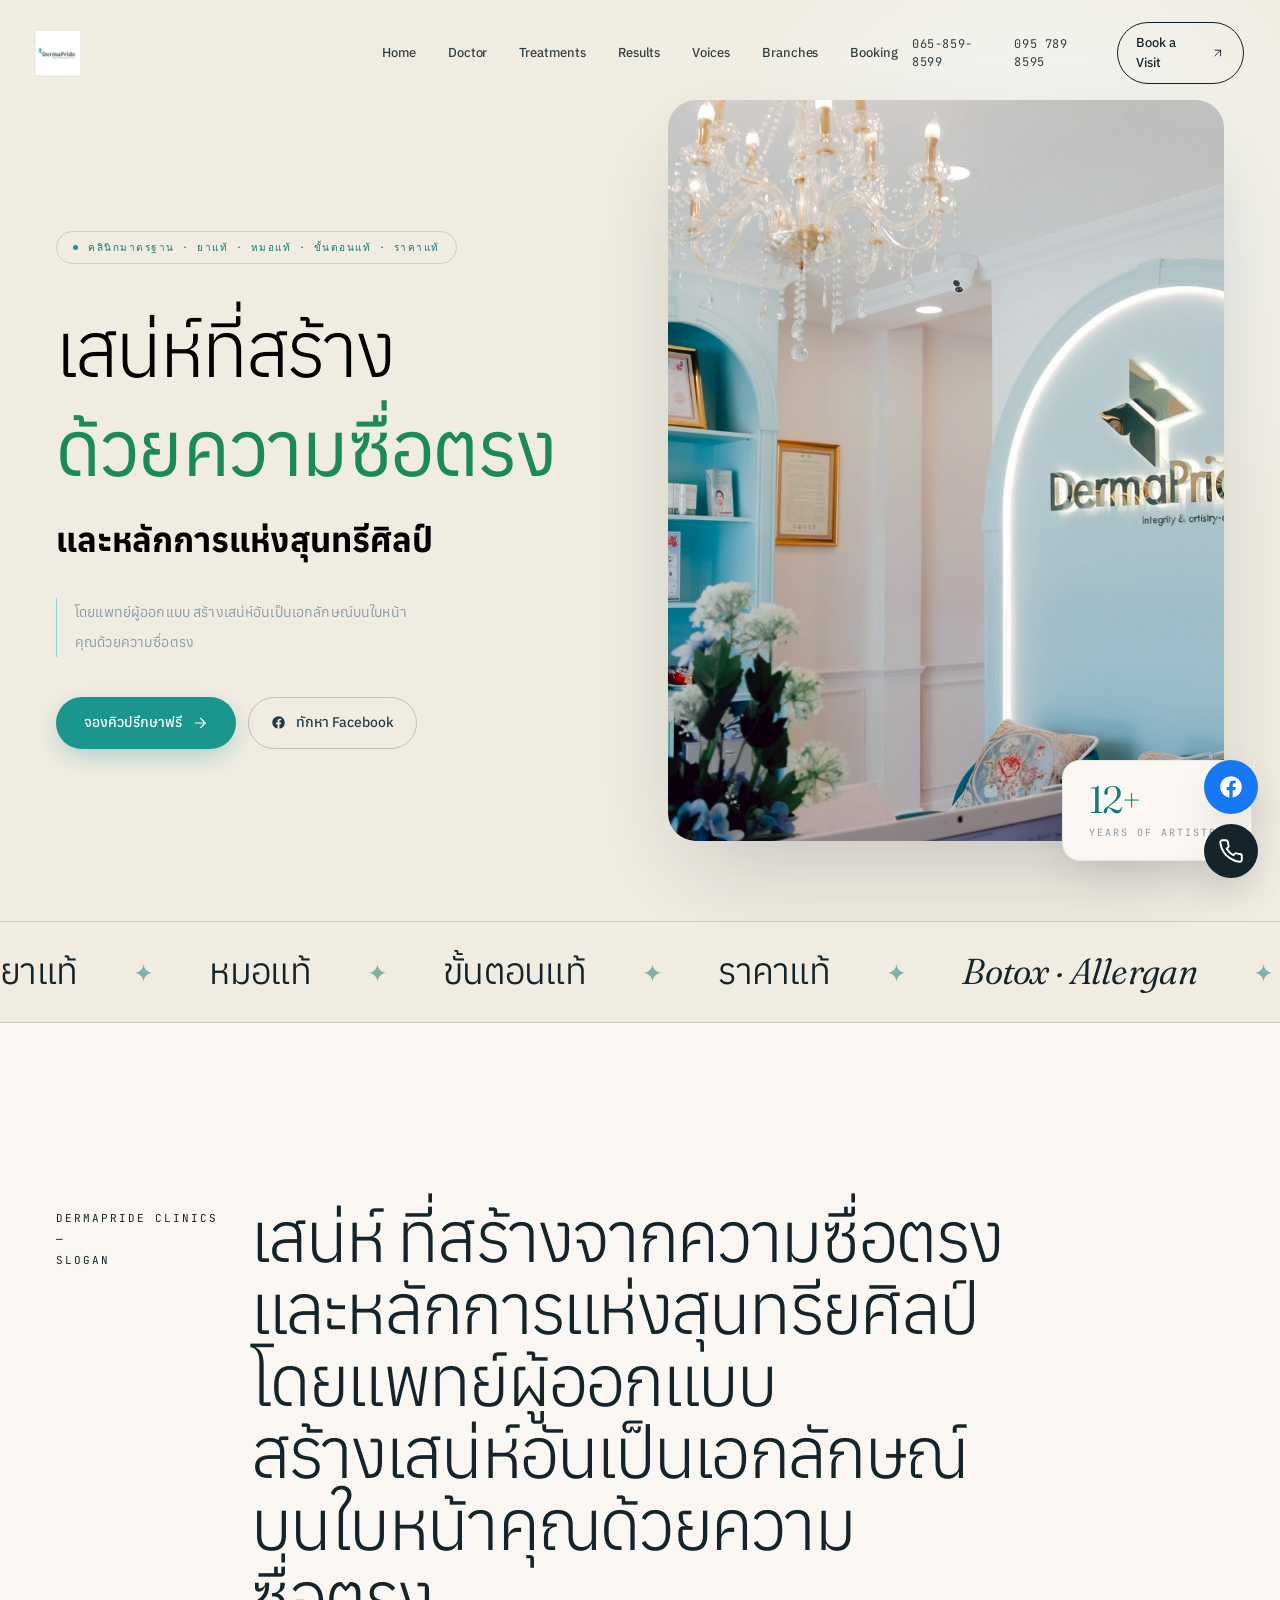
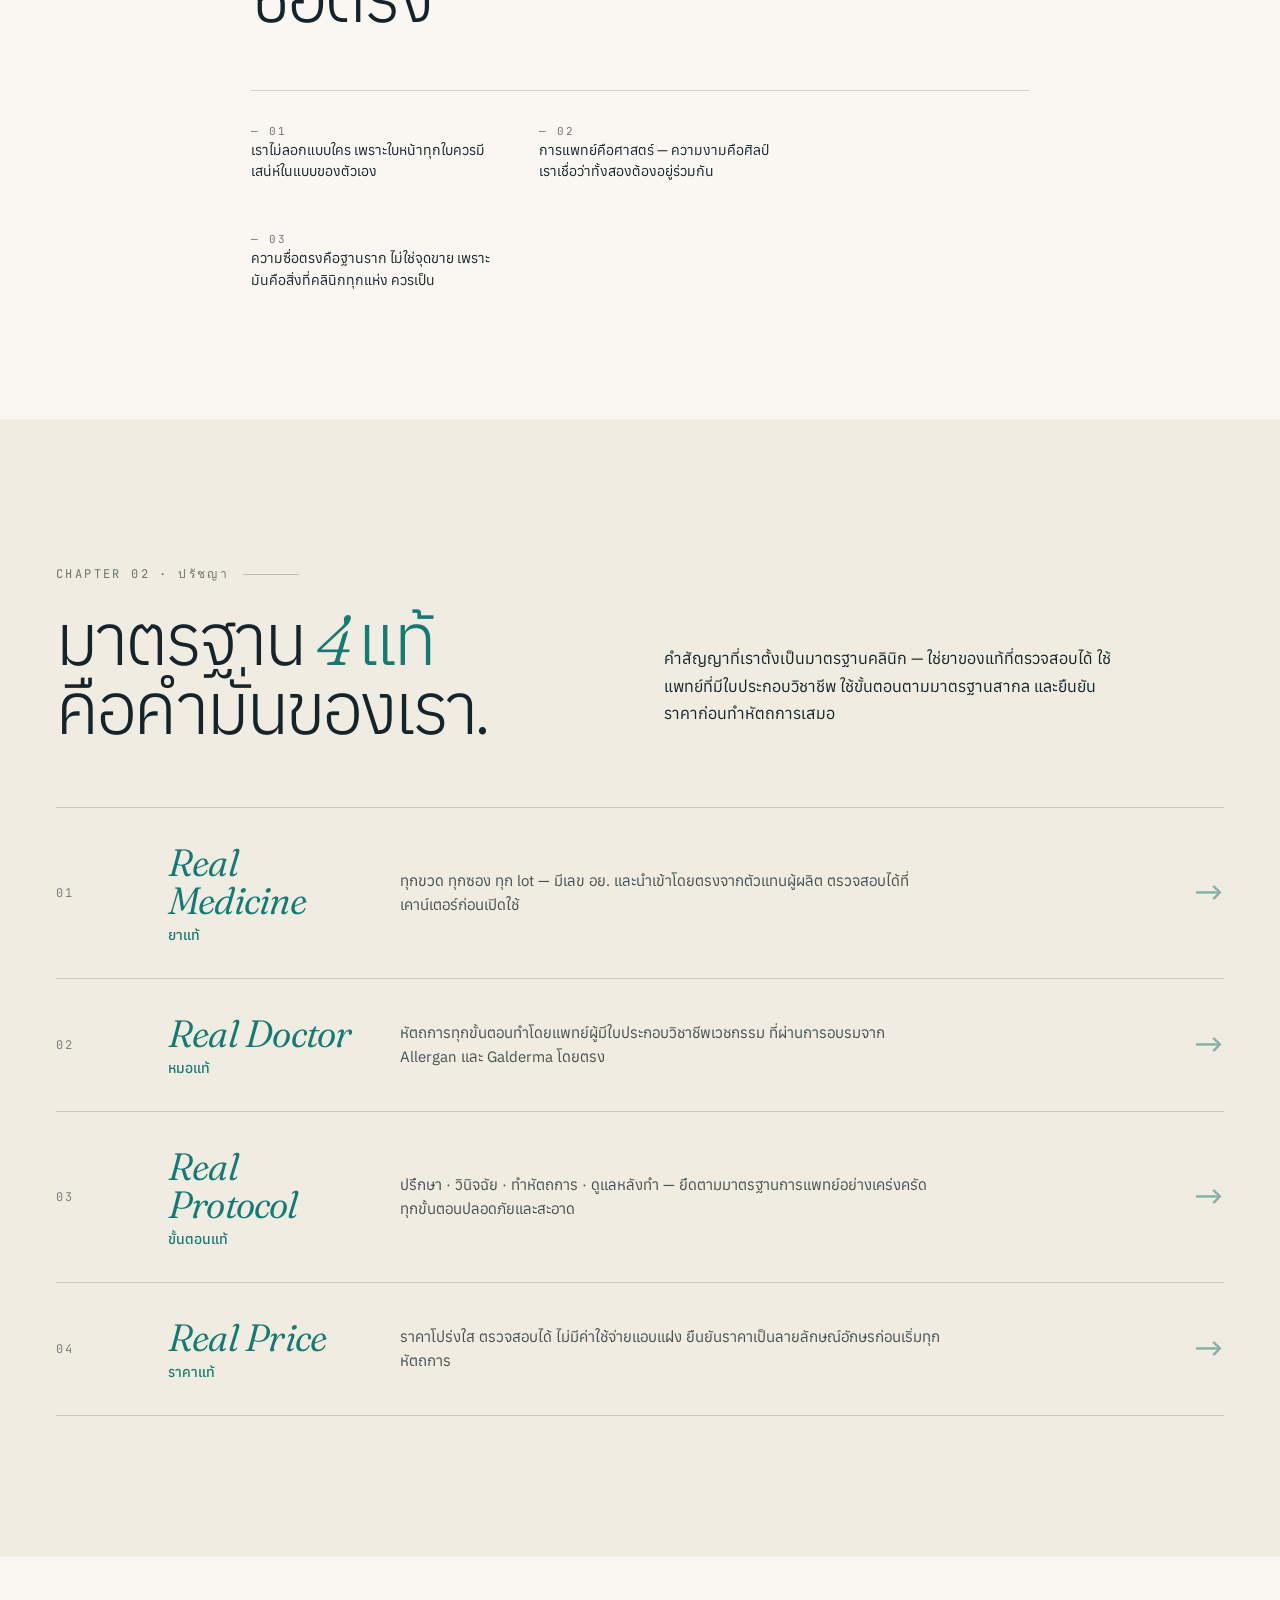
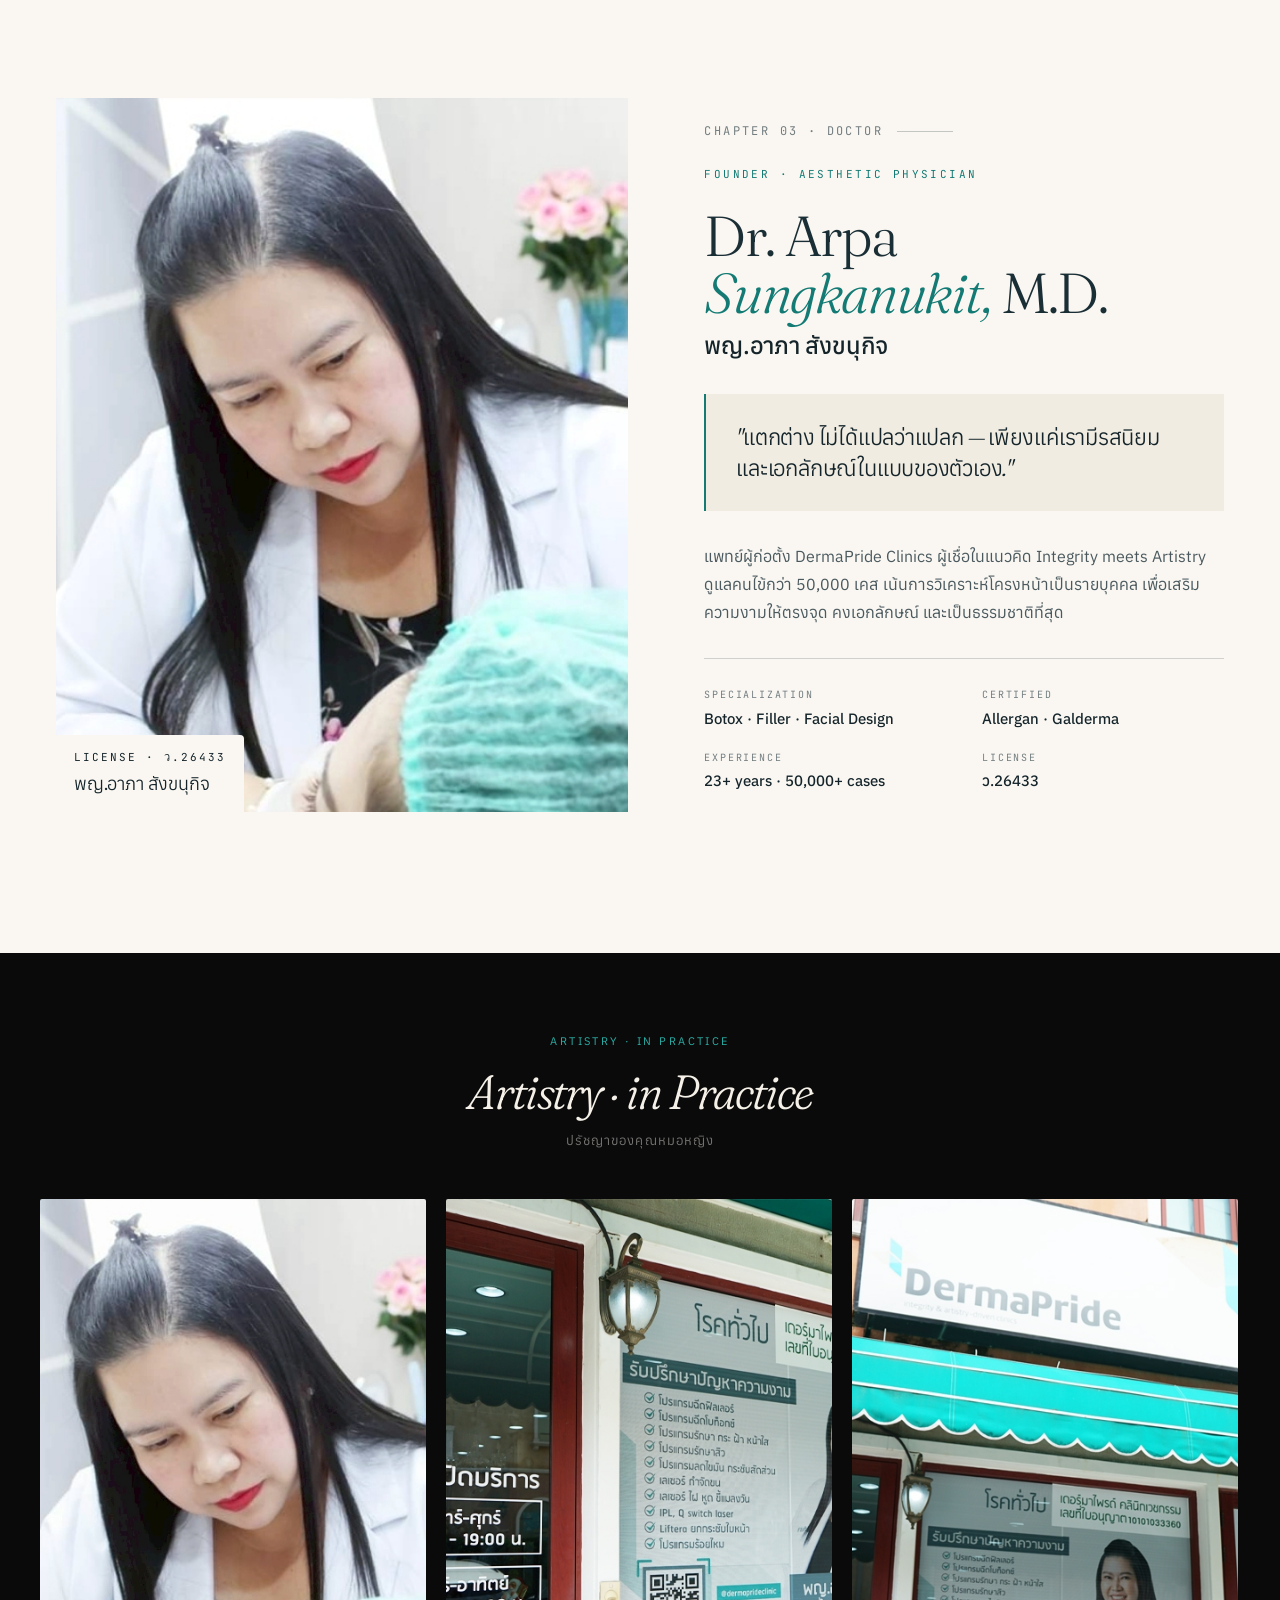
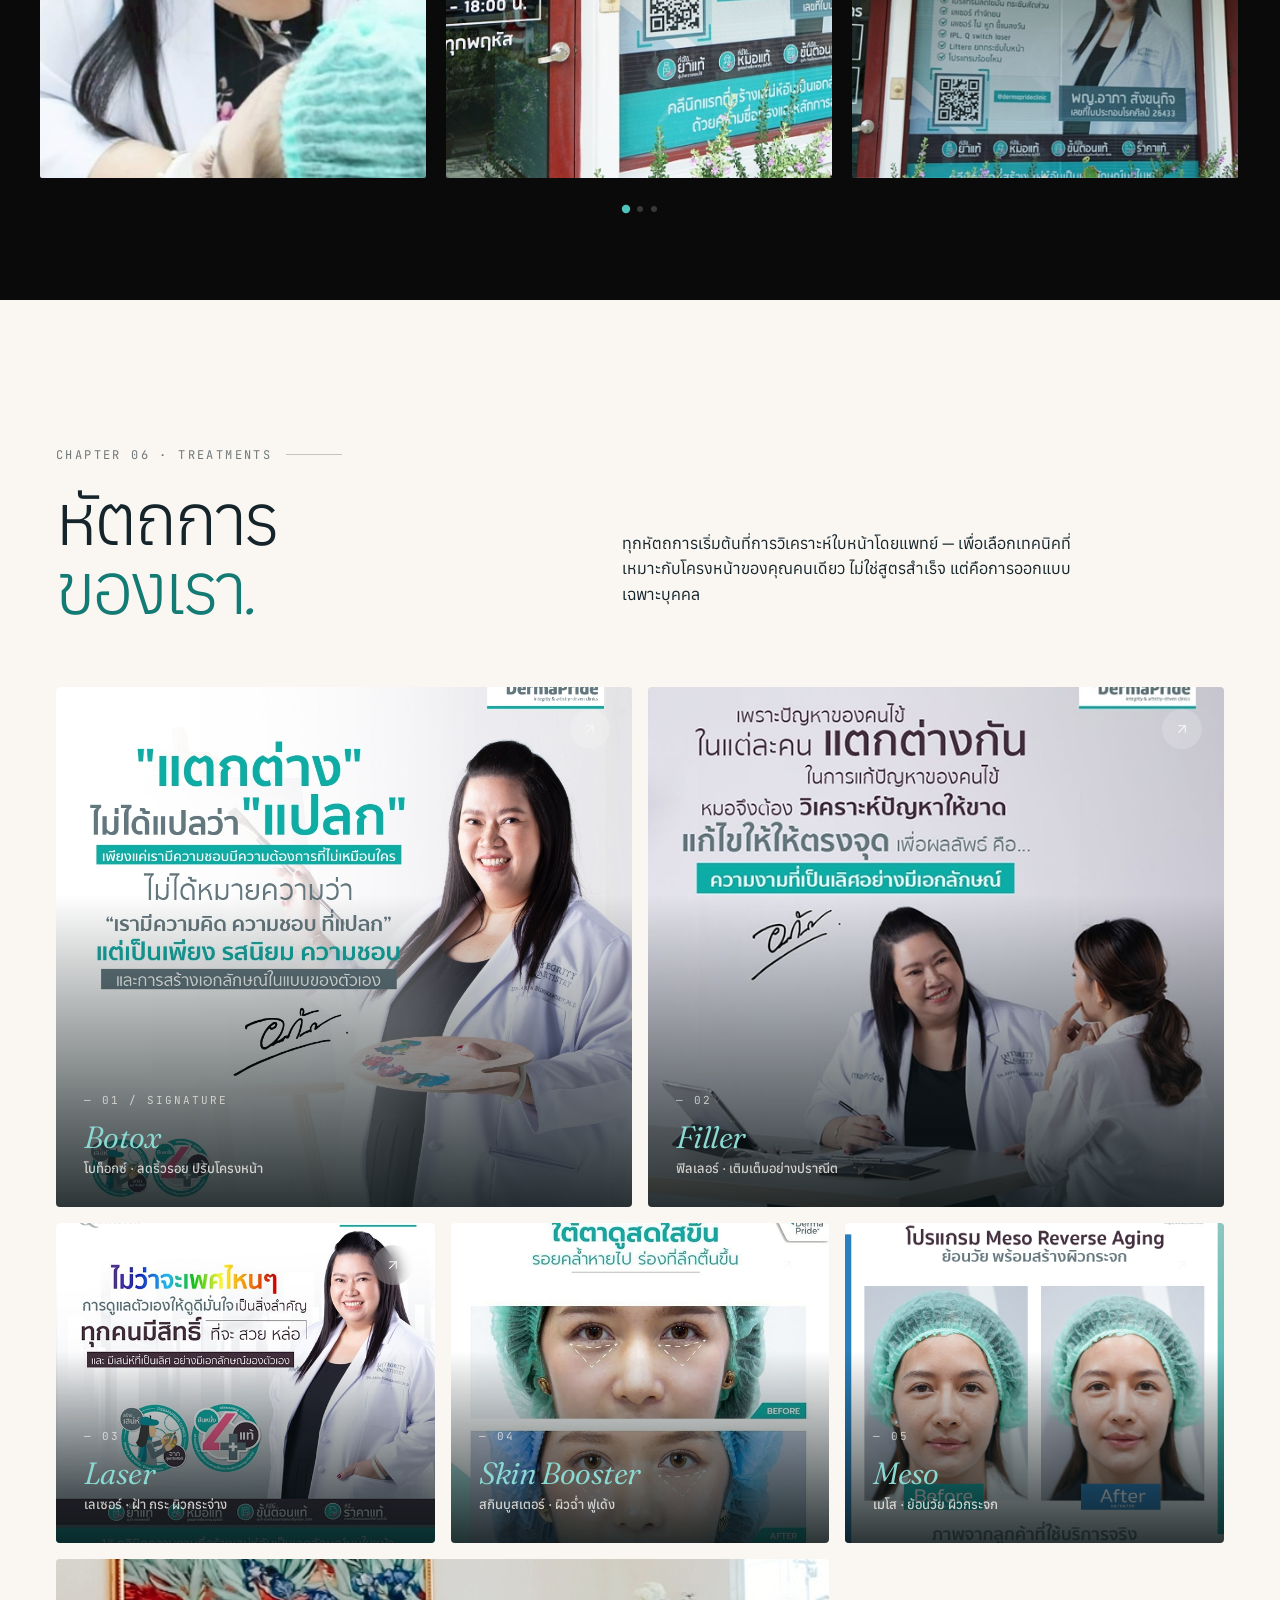
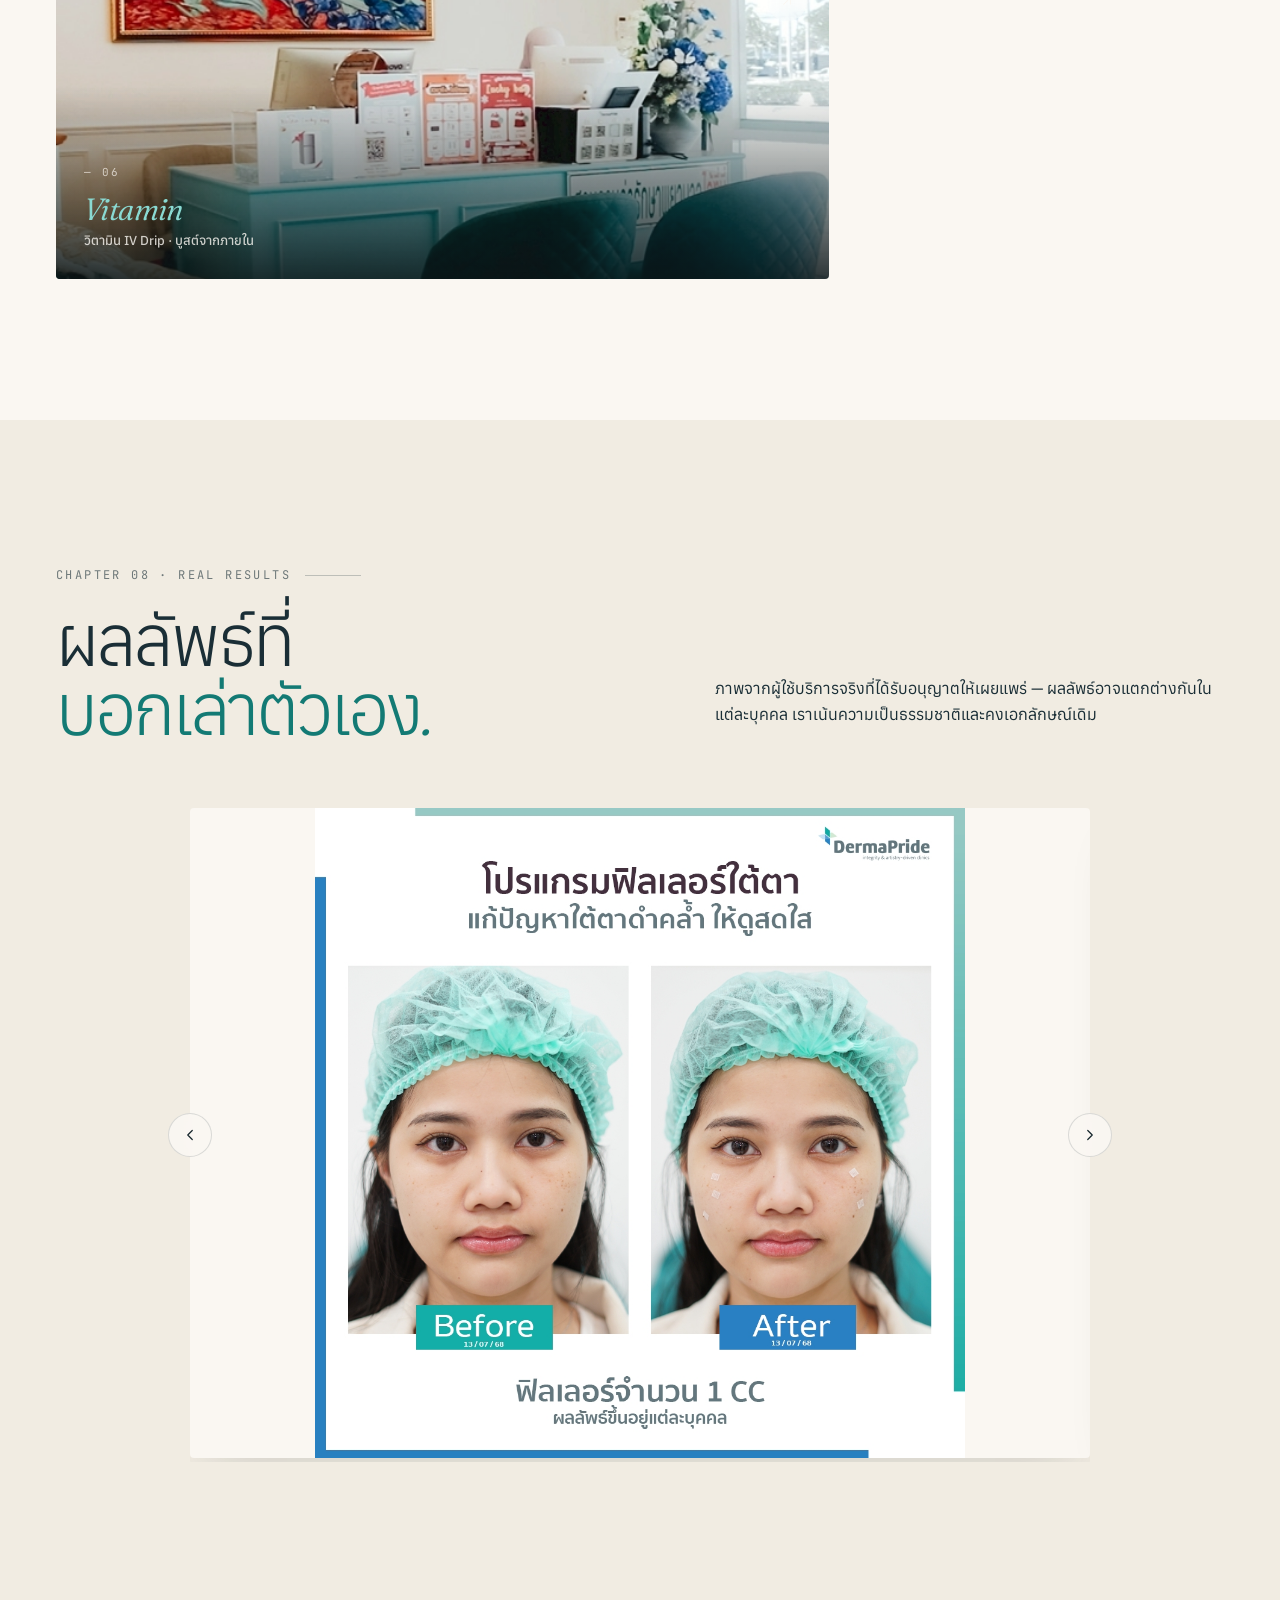
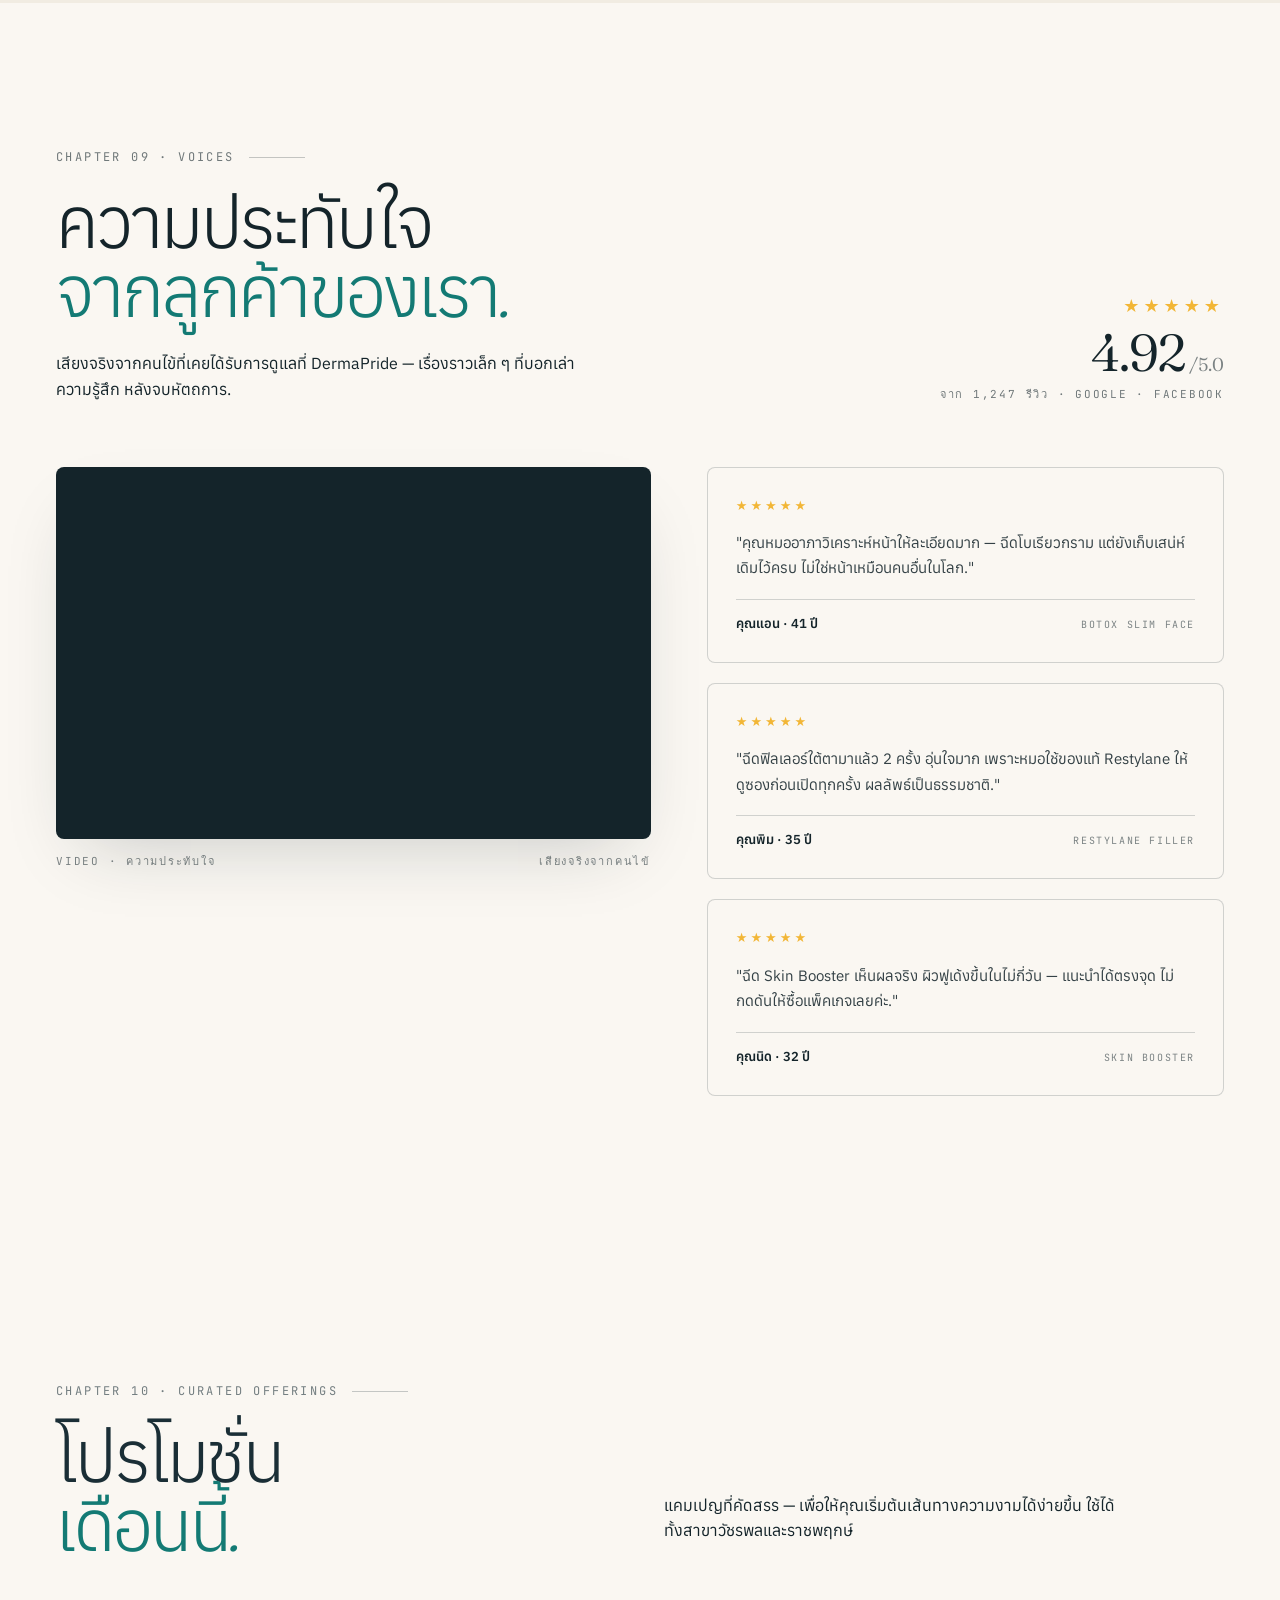
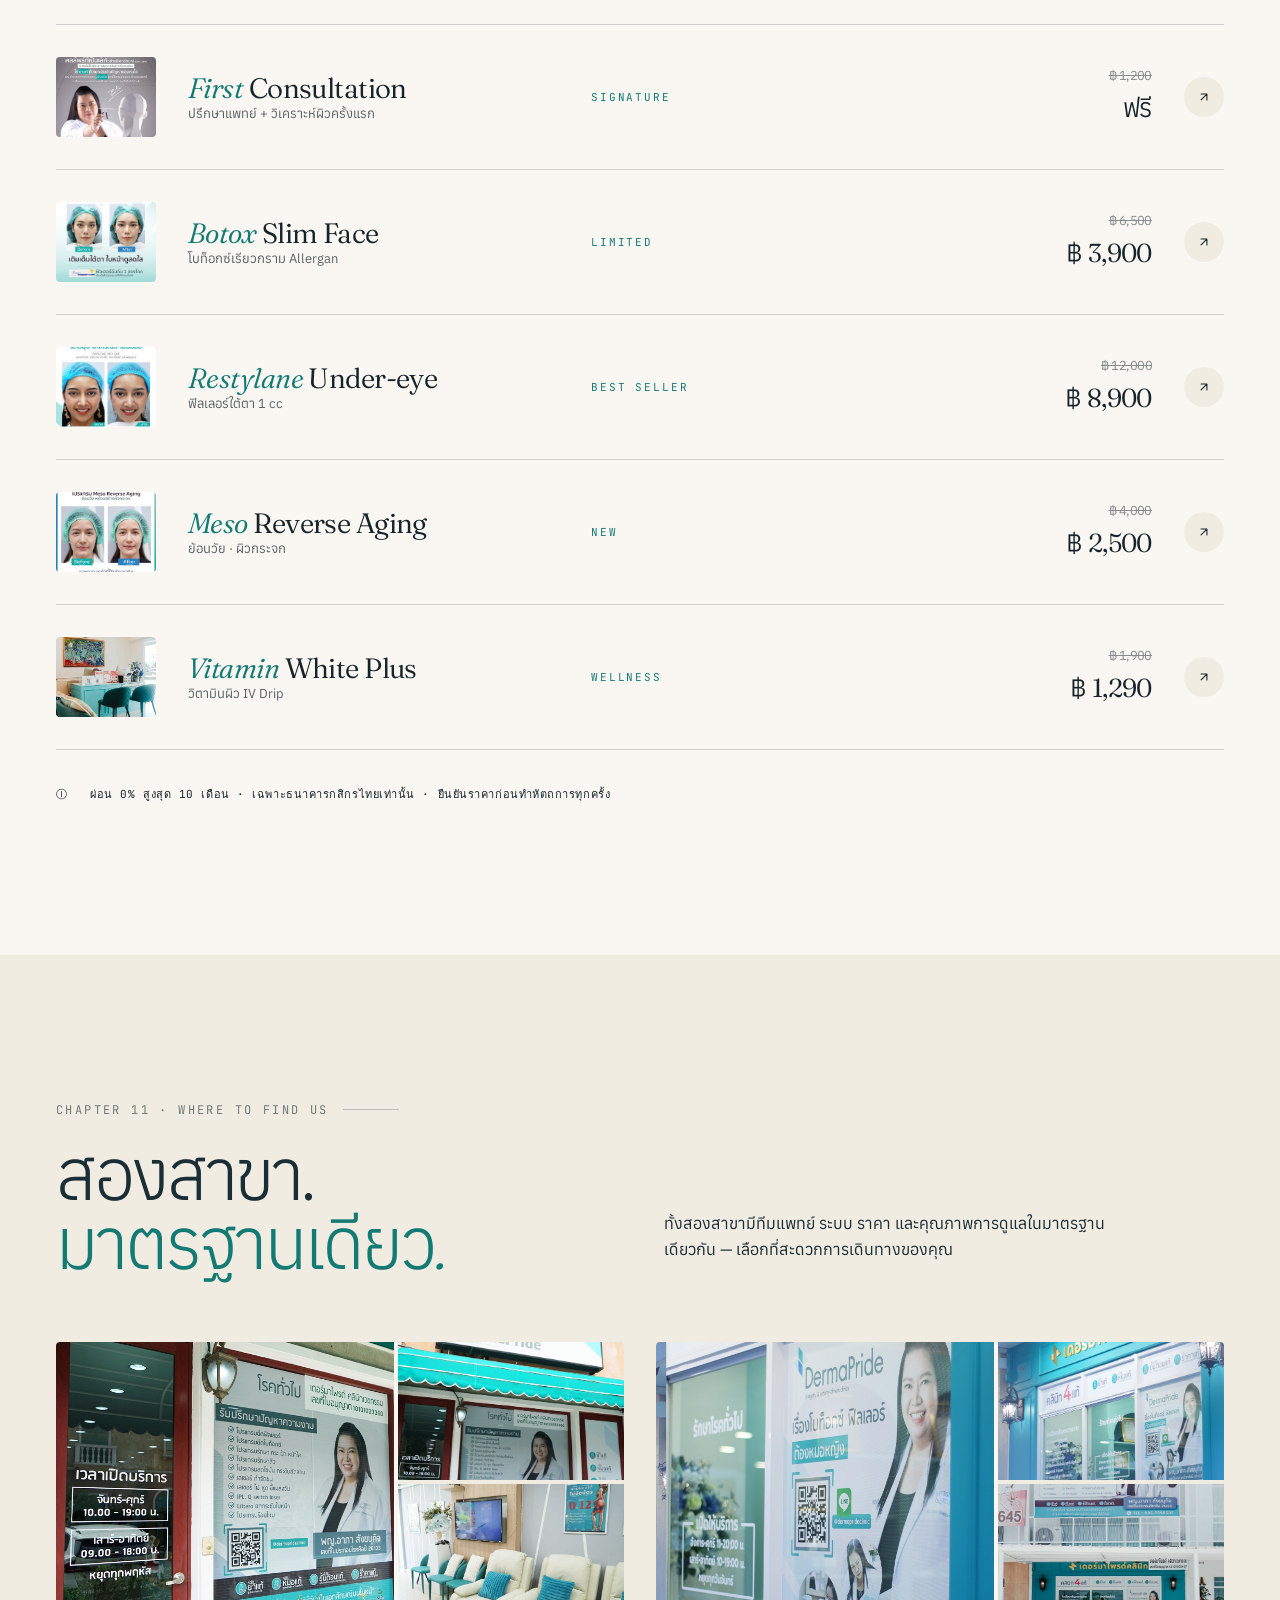
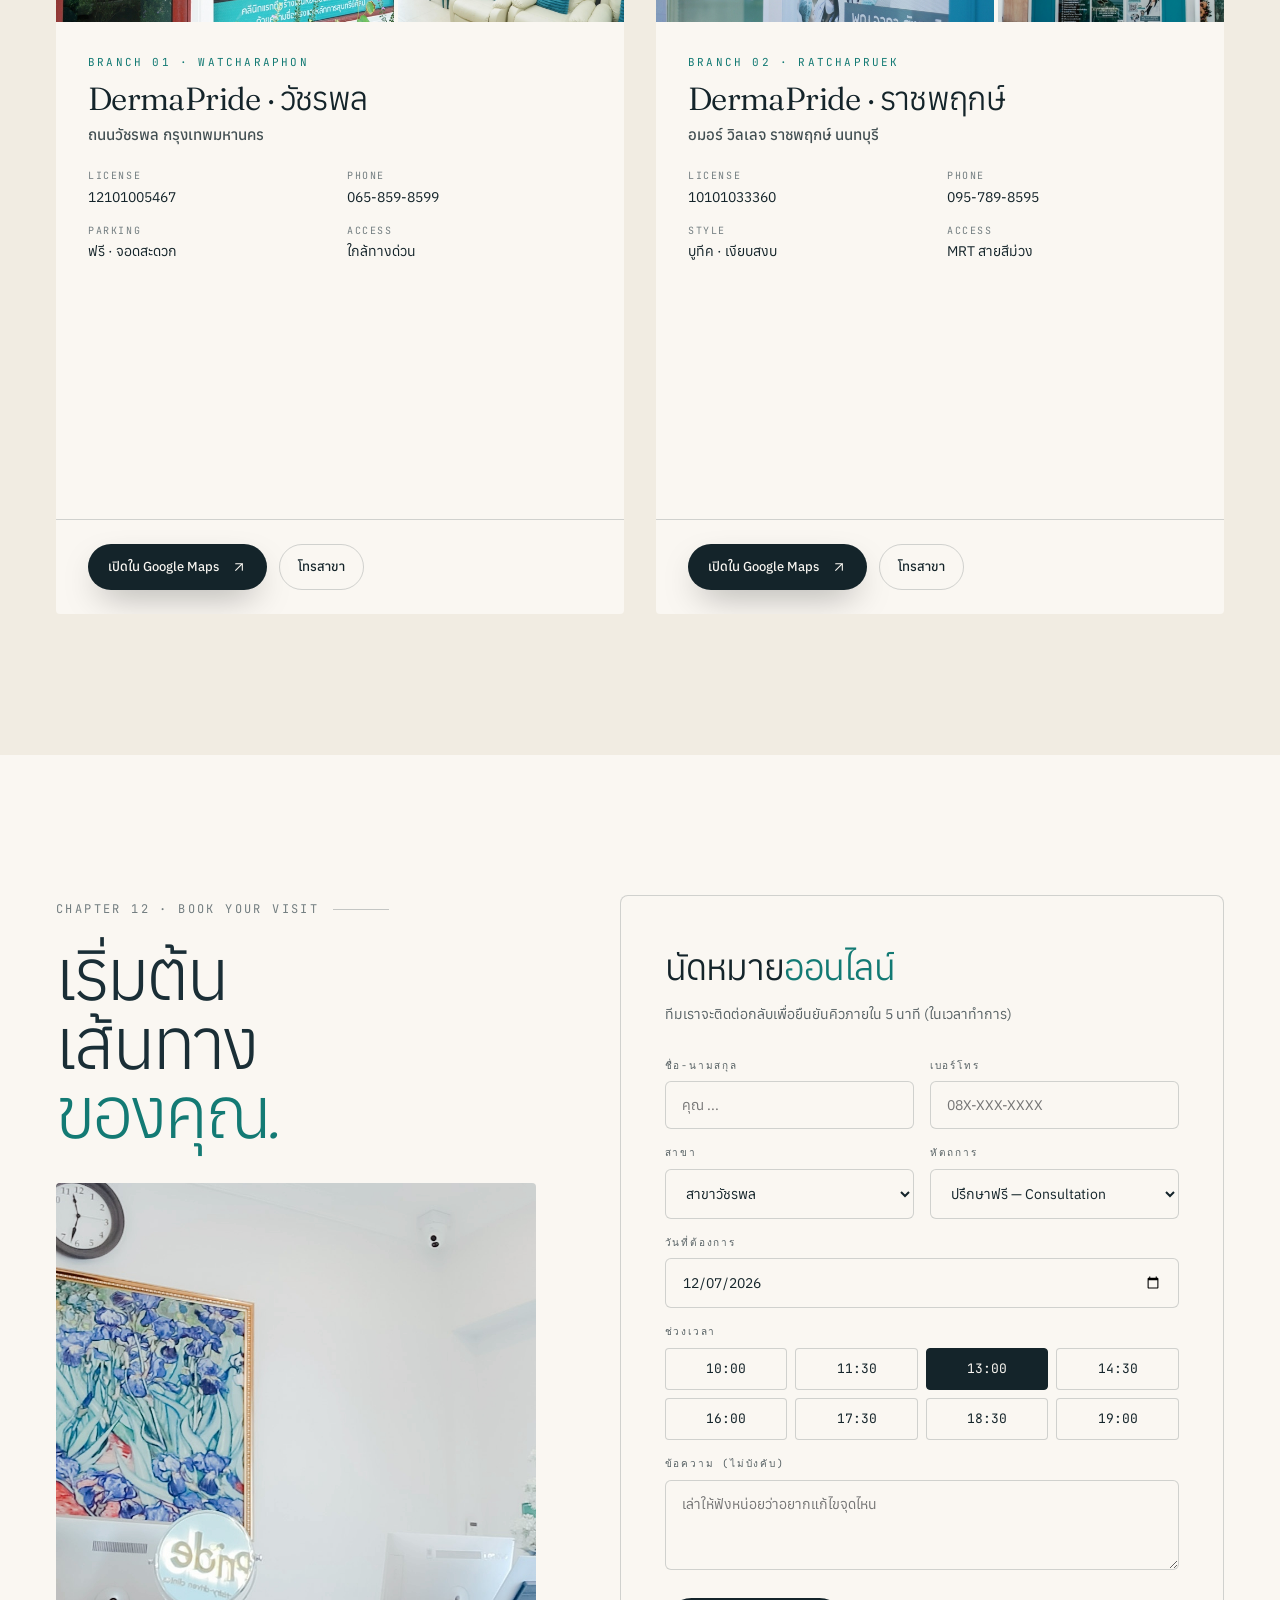
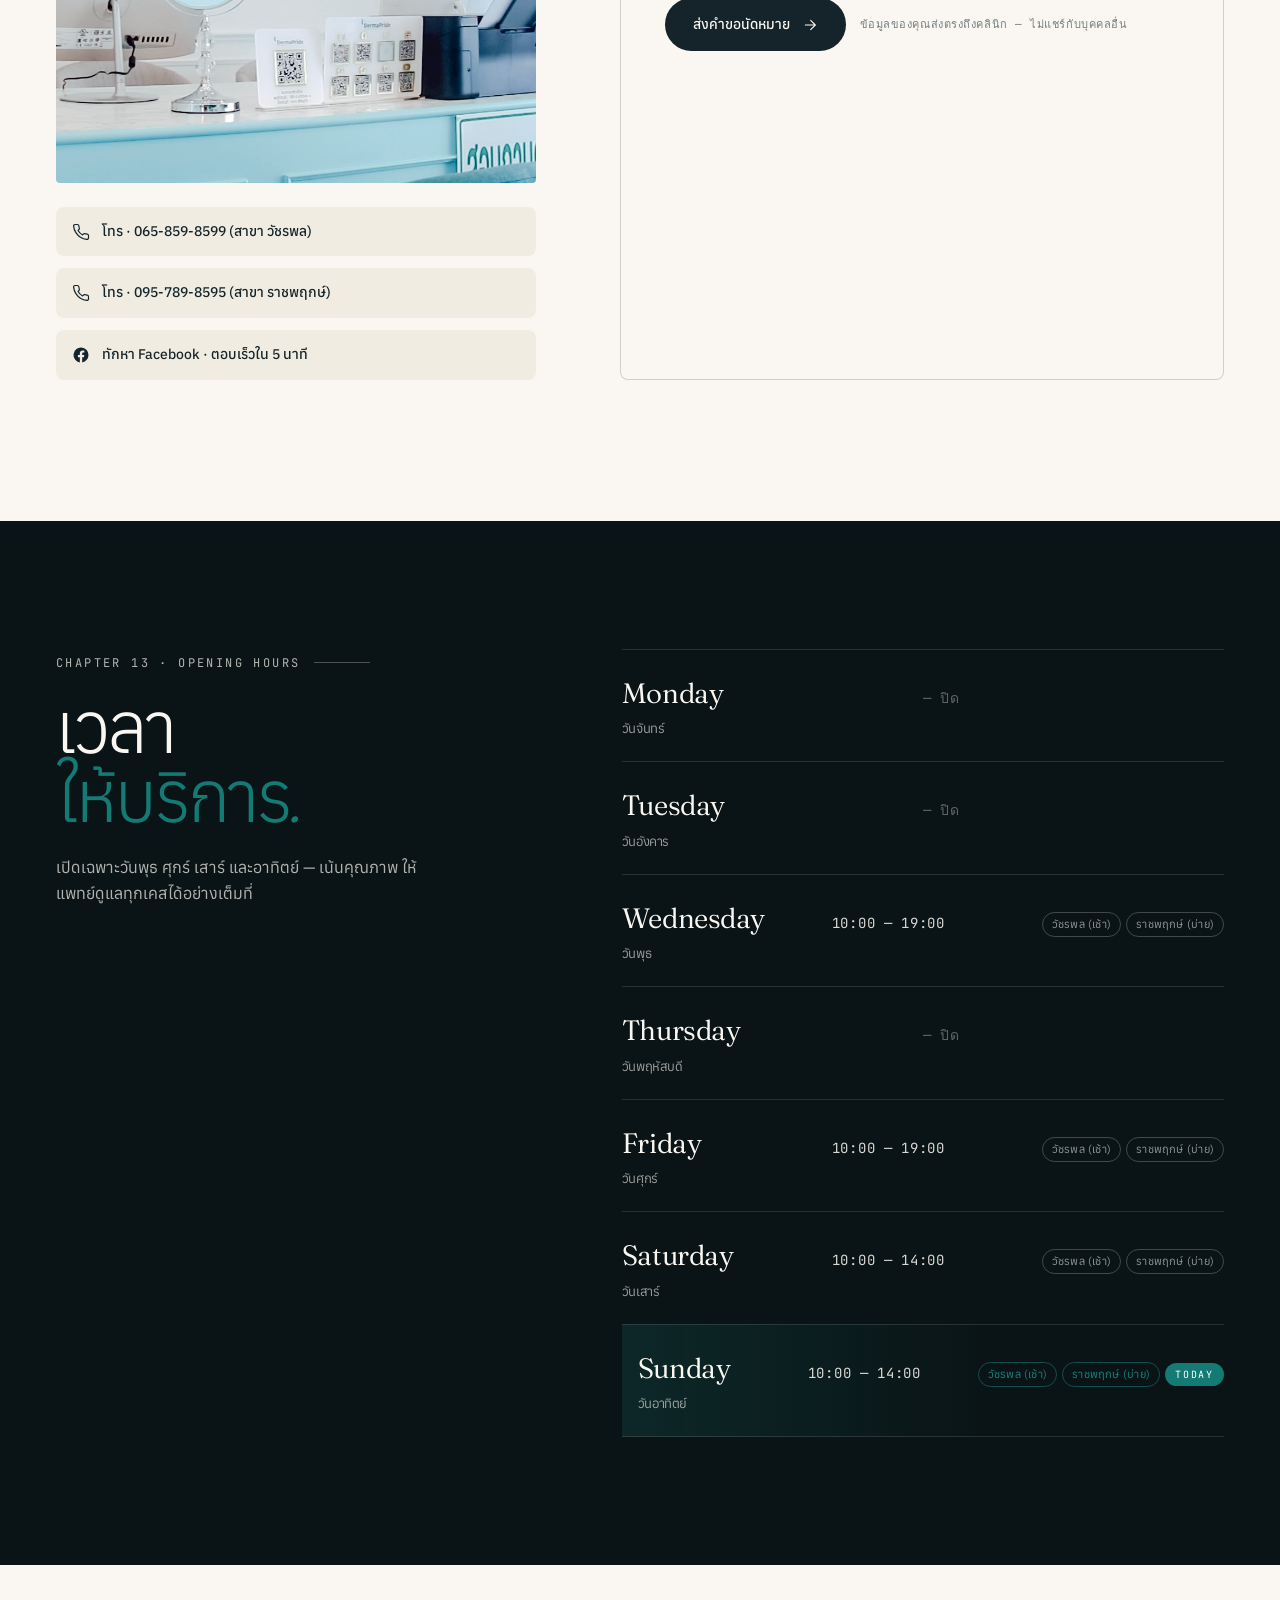
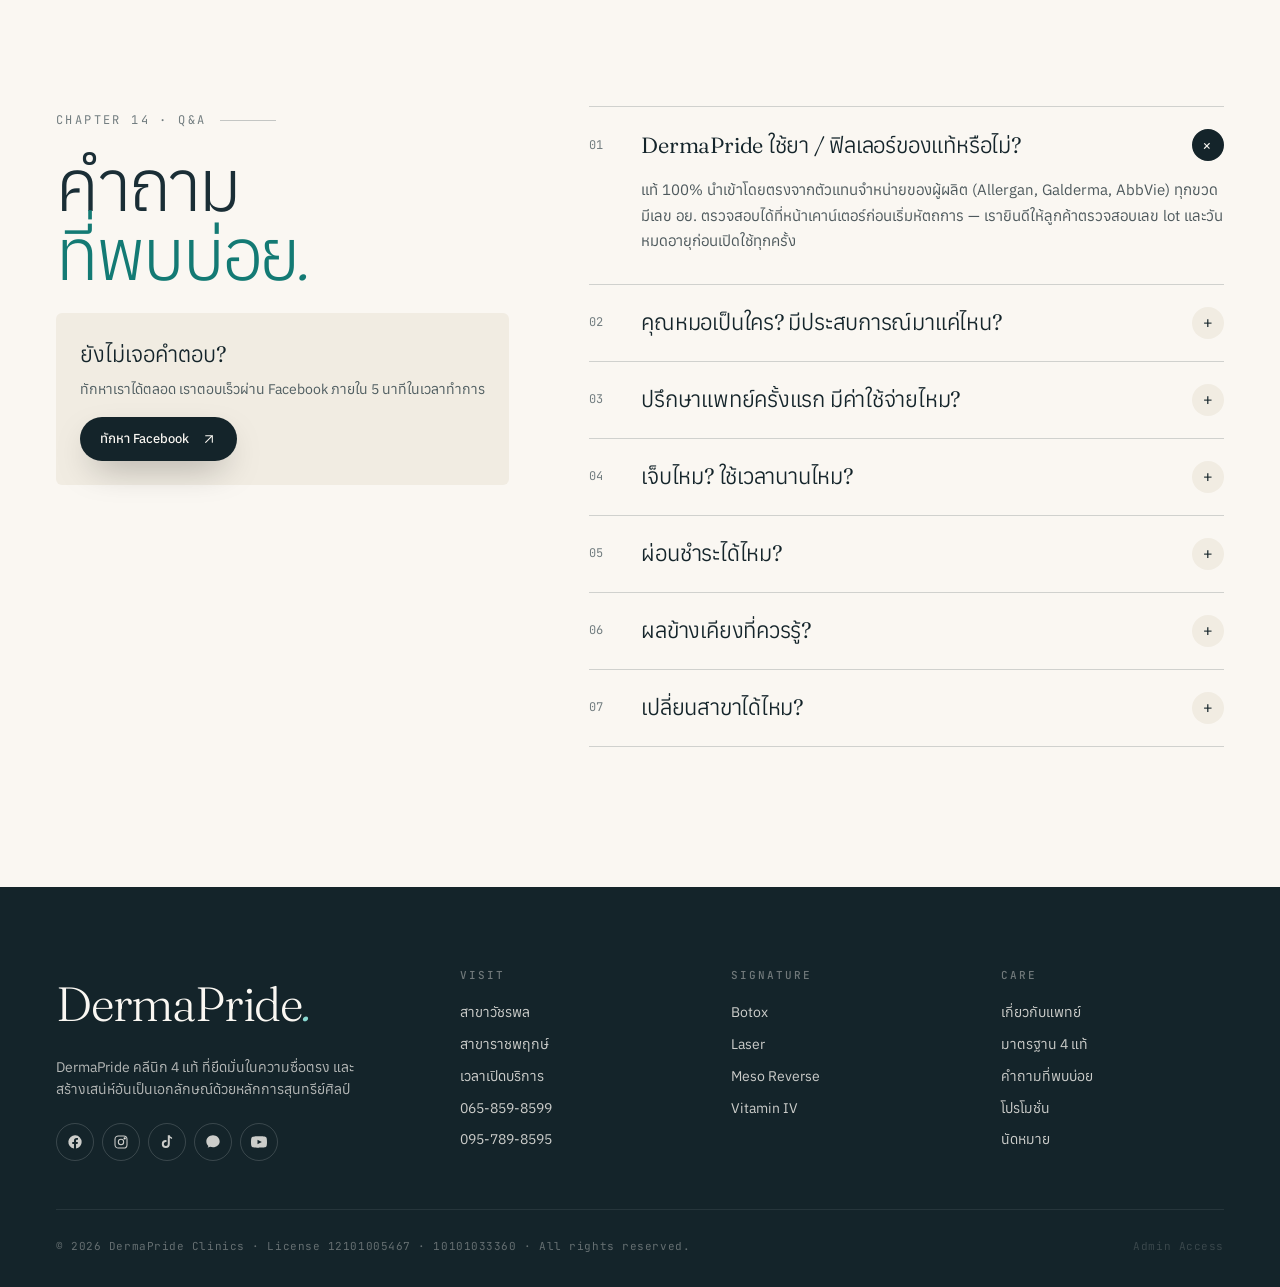
==== commit 2396fe16: "feat: implement dynamic isSplit shift logic for dual branches inside renderHoursFromCMS" ====
--- a/index.html
+++ b/index.html
@@ -795,8 +795,9 @@
       const time = h.closed ? '— ปิด' : `${h.open || ''} — ${h.close || ''}`;
       let tagsHTML = '';
       if (!h.closed) {
-        if (h.branchV === true || h.branchV === undefined) tagsHTML += '<span class="branch-tag">วัชรพล</span>';
-        if (h.branchR === true || h.branchR === undefined) tagsHTML += '<span class="branch-tag">ราชพฤกษ์</span>';
+        const isSplit = h.branchV === true && h.branchR === true;
+        if (h.branchV === true || h.branchV === undefined) tagsHTML += `<span class="branch-tag">วัชรพล${isSplit ? ' (เช้า)' : ''}</span>`;
+        if (h.branchR === true || h.branchR === undefined) tagsHTML += `<span class="branch-tag">ราชพฤกษ์${isSplit ? ' (บ่าย)' : ''}</span>`;
       }
       return `<div class="dpe-hour-row${h.closed ? ' is-closed' : ''}" data-day="${dayIdx}">
         <div class="day">${h.day}<span class="th">${h.th || ''}</span></div>
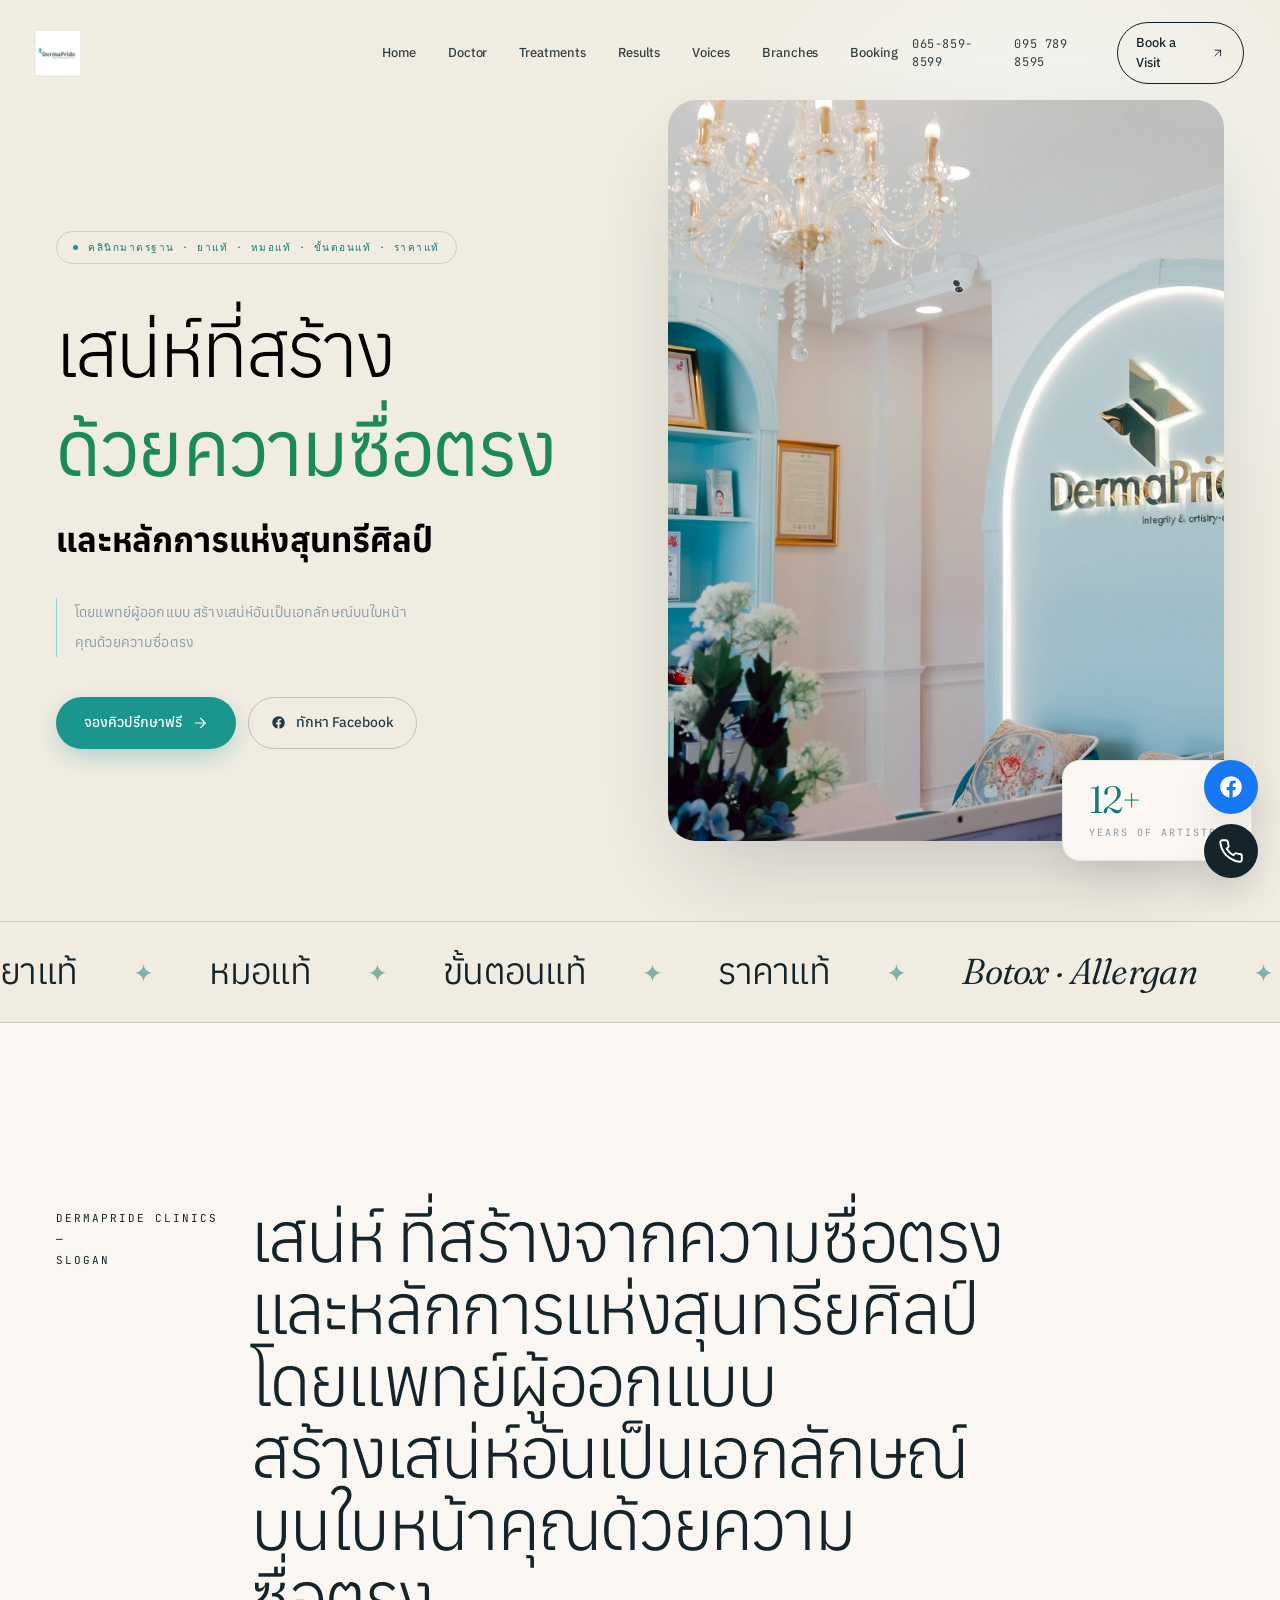
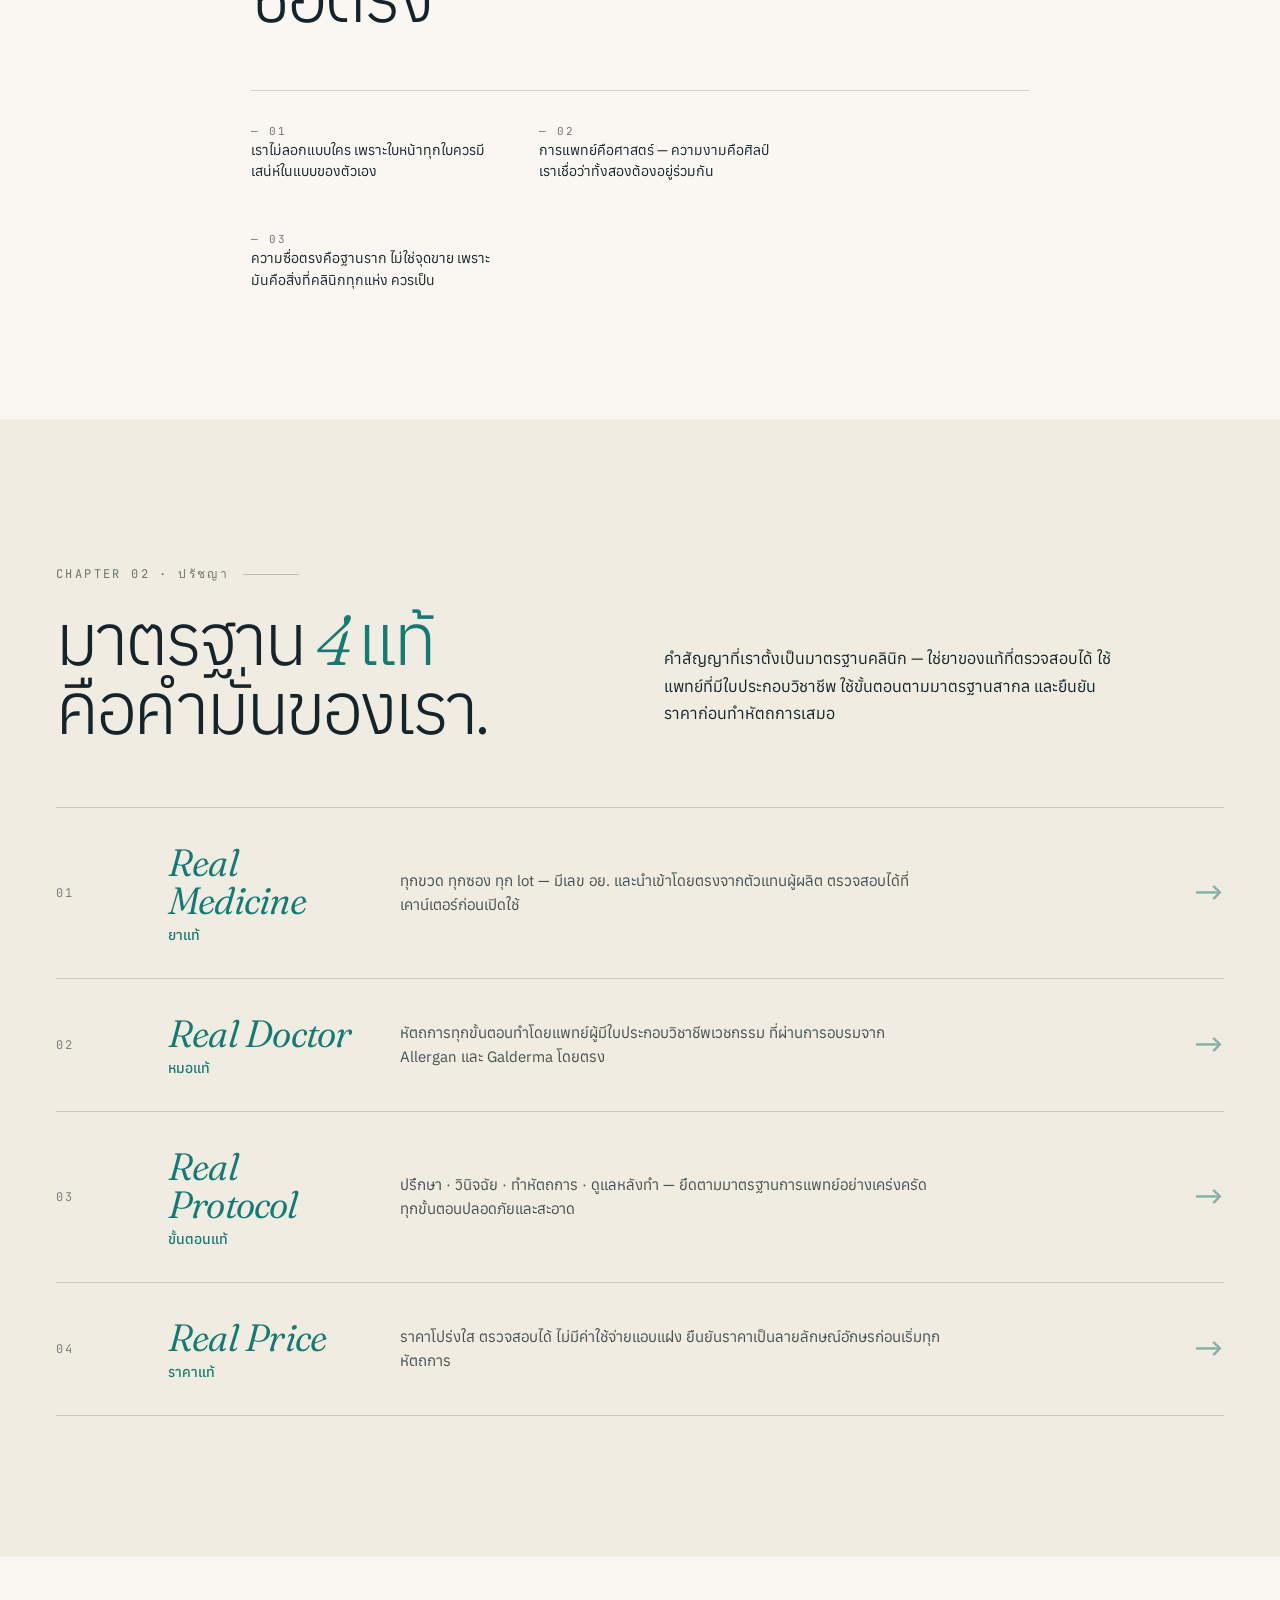
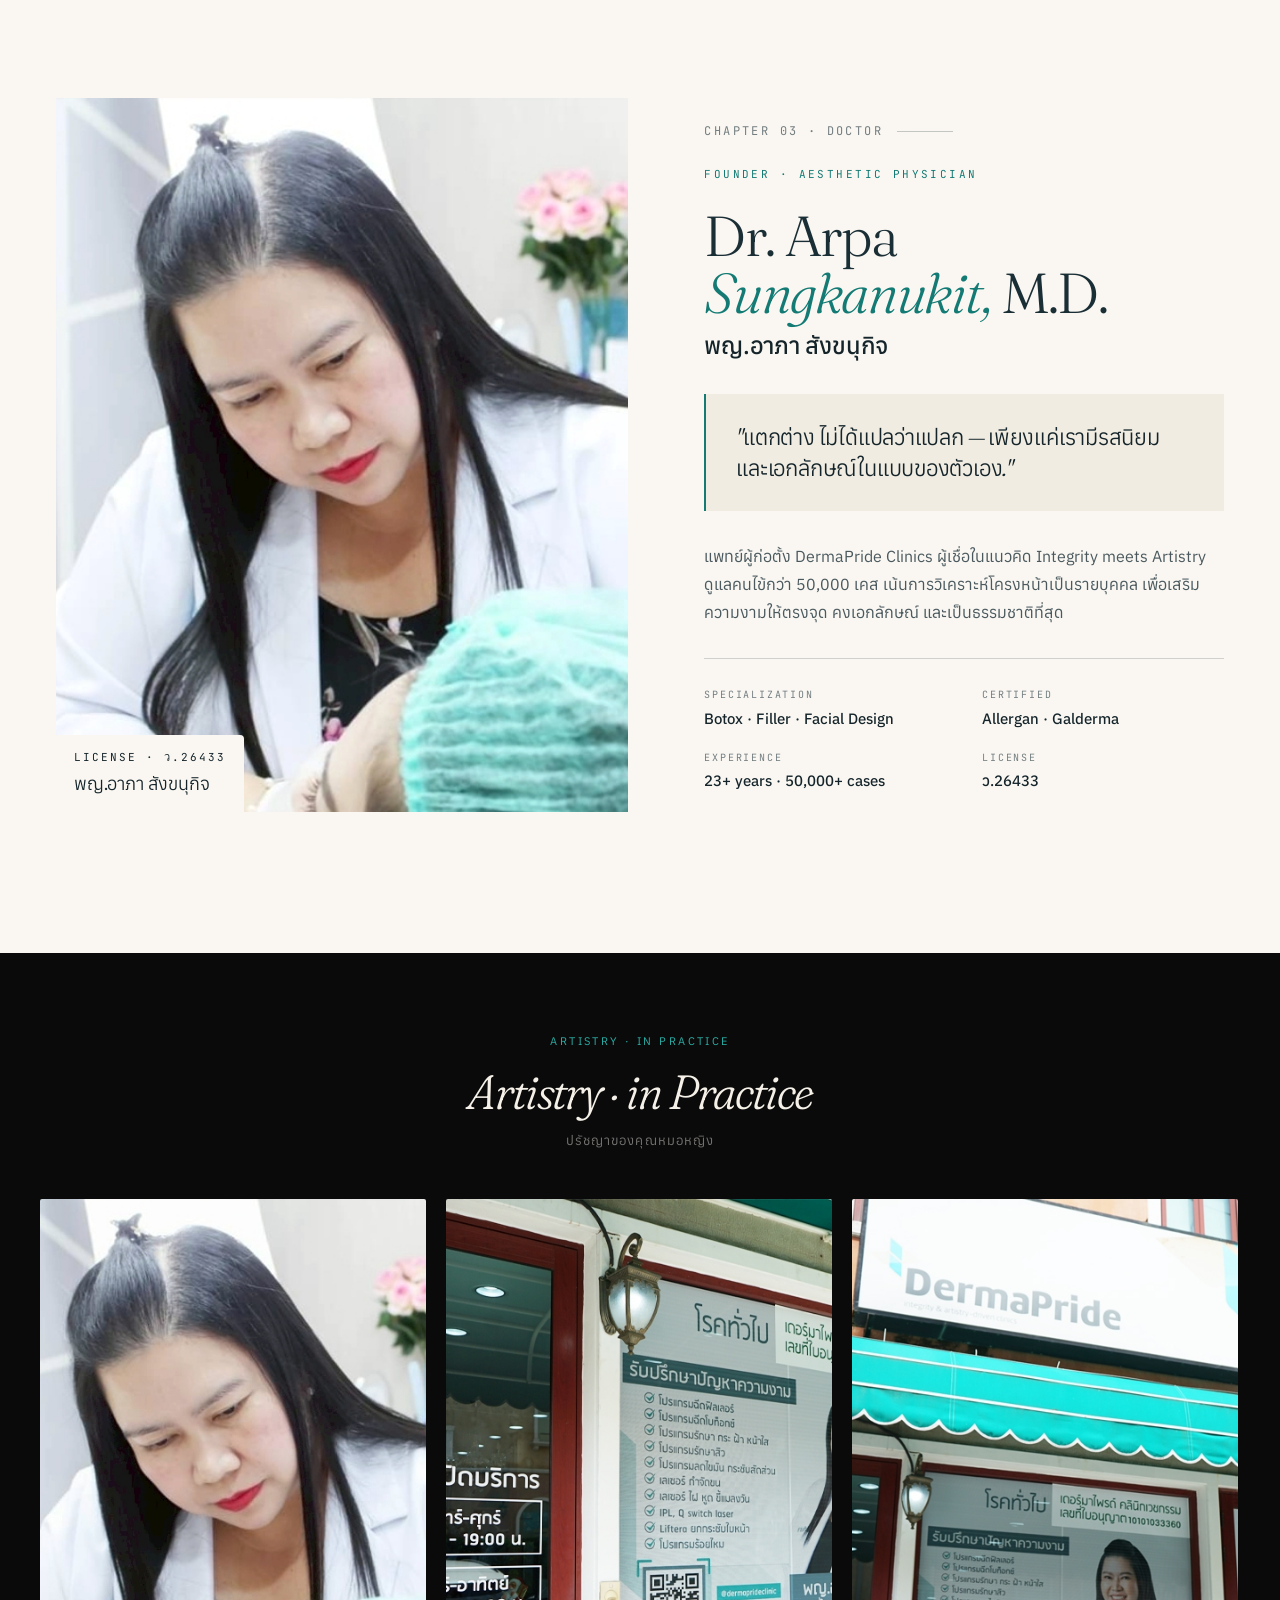
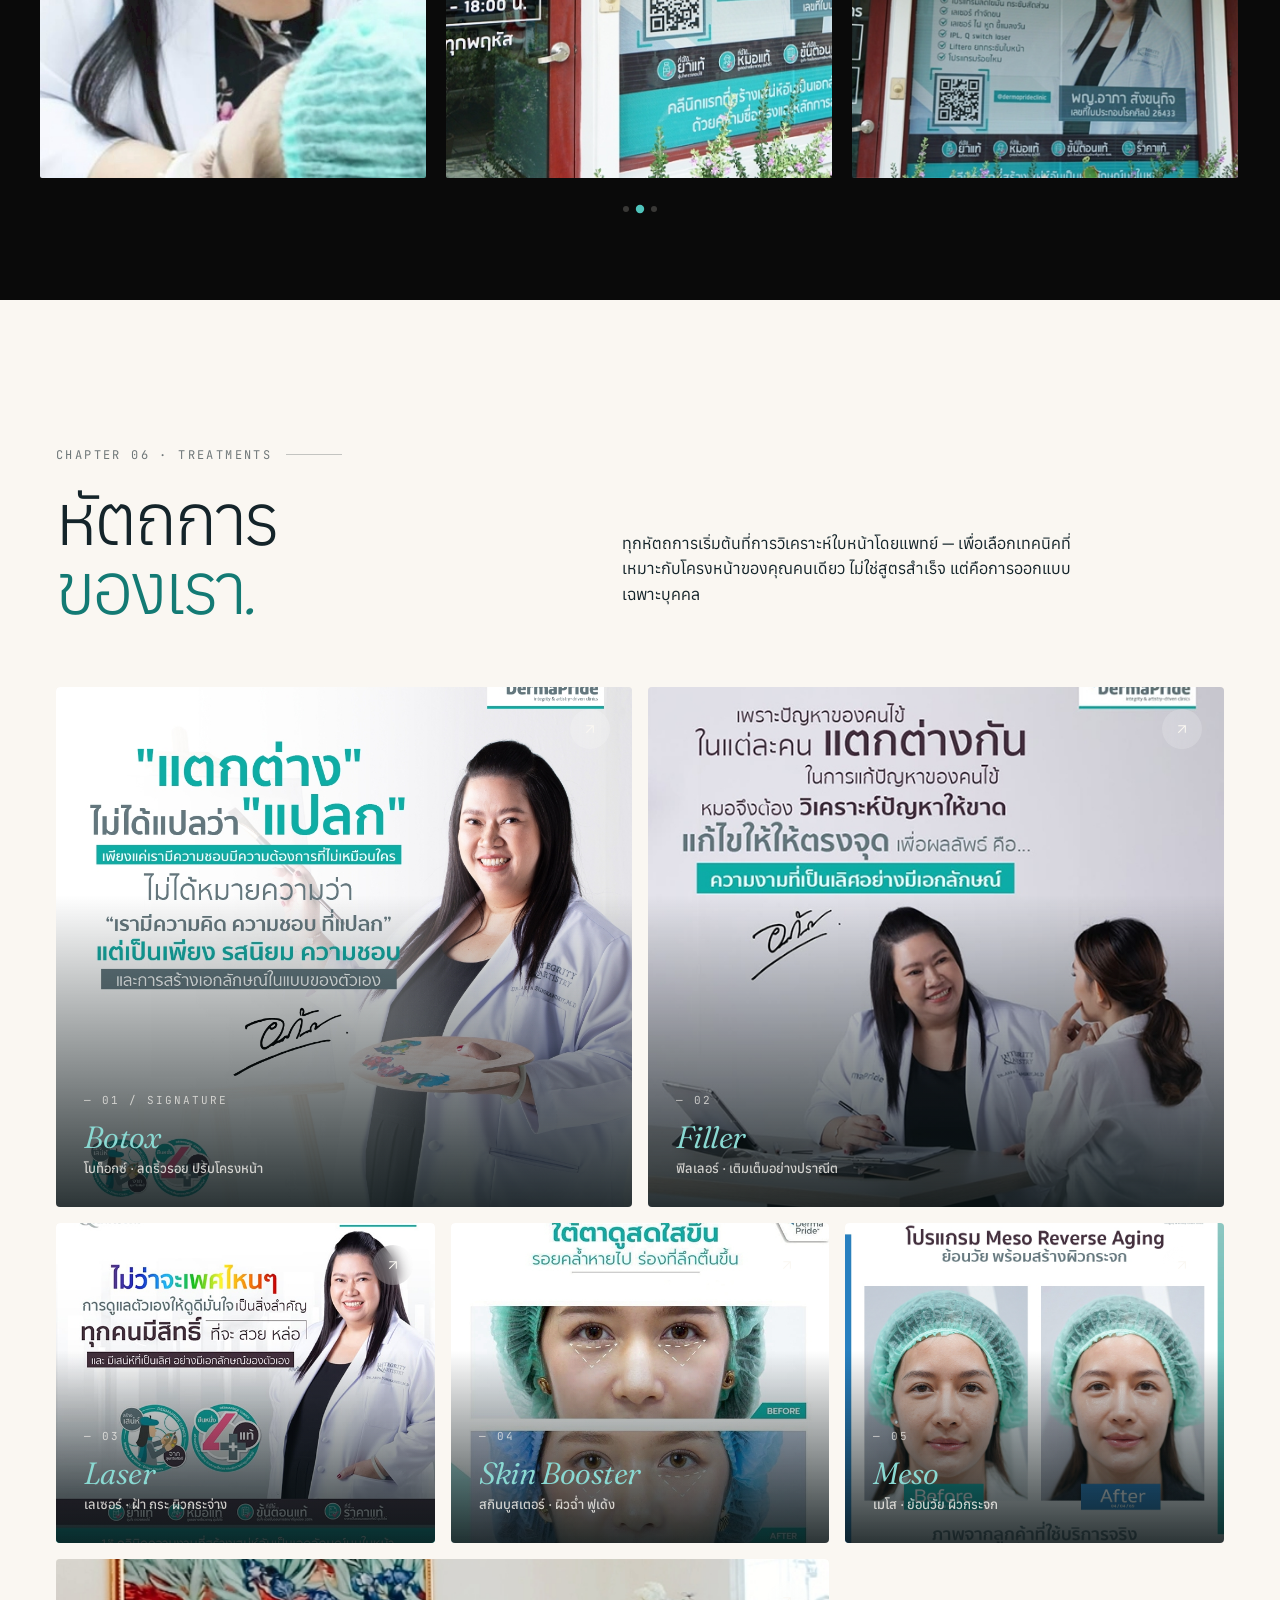
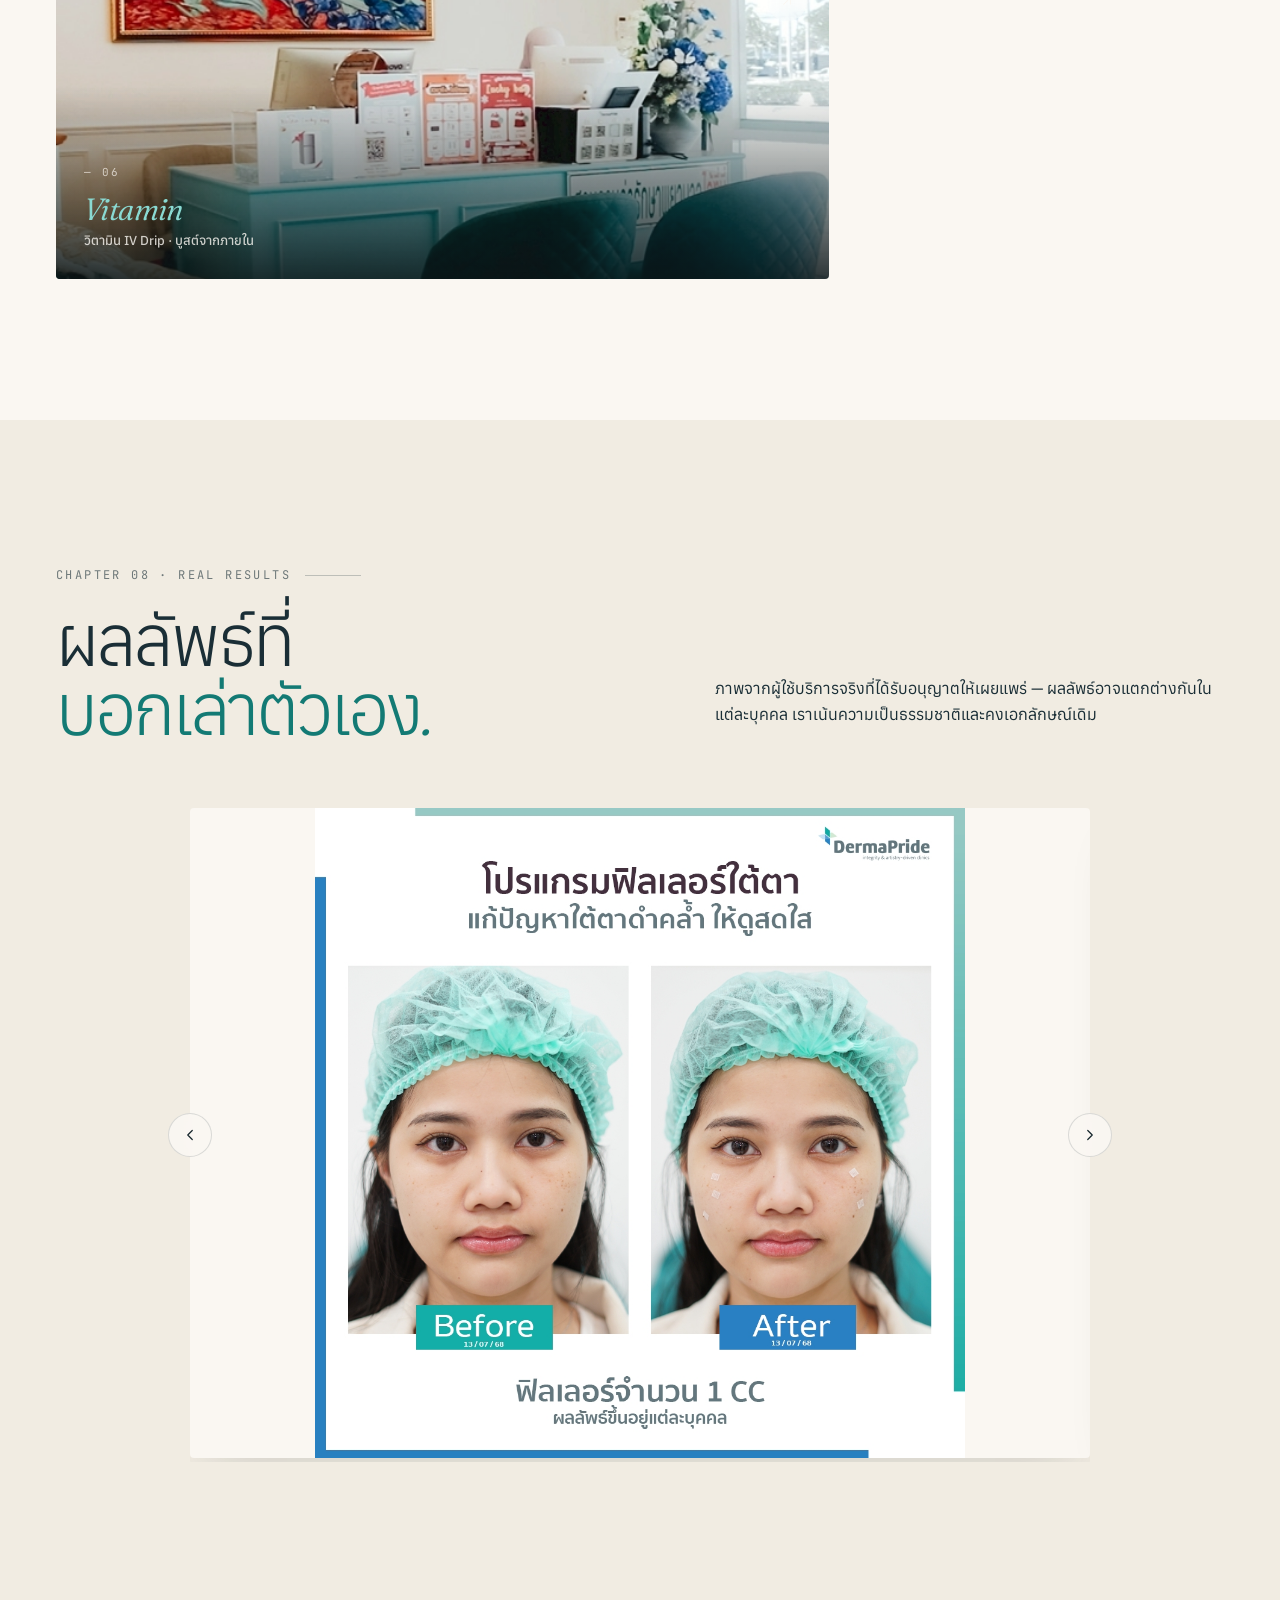
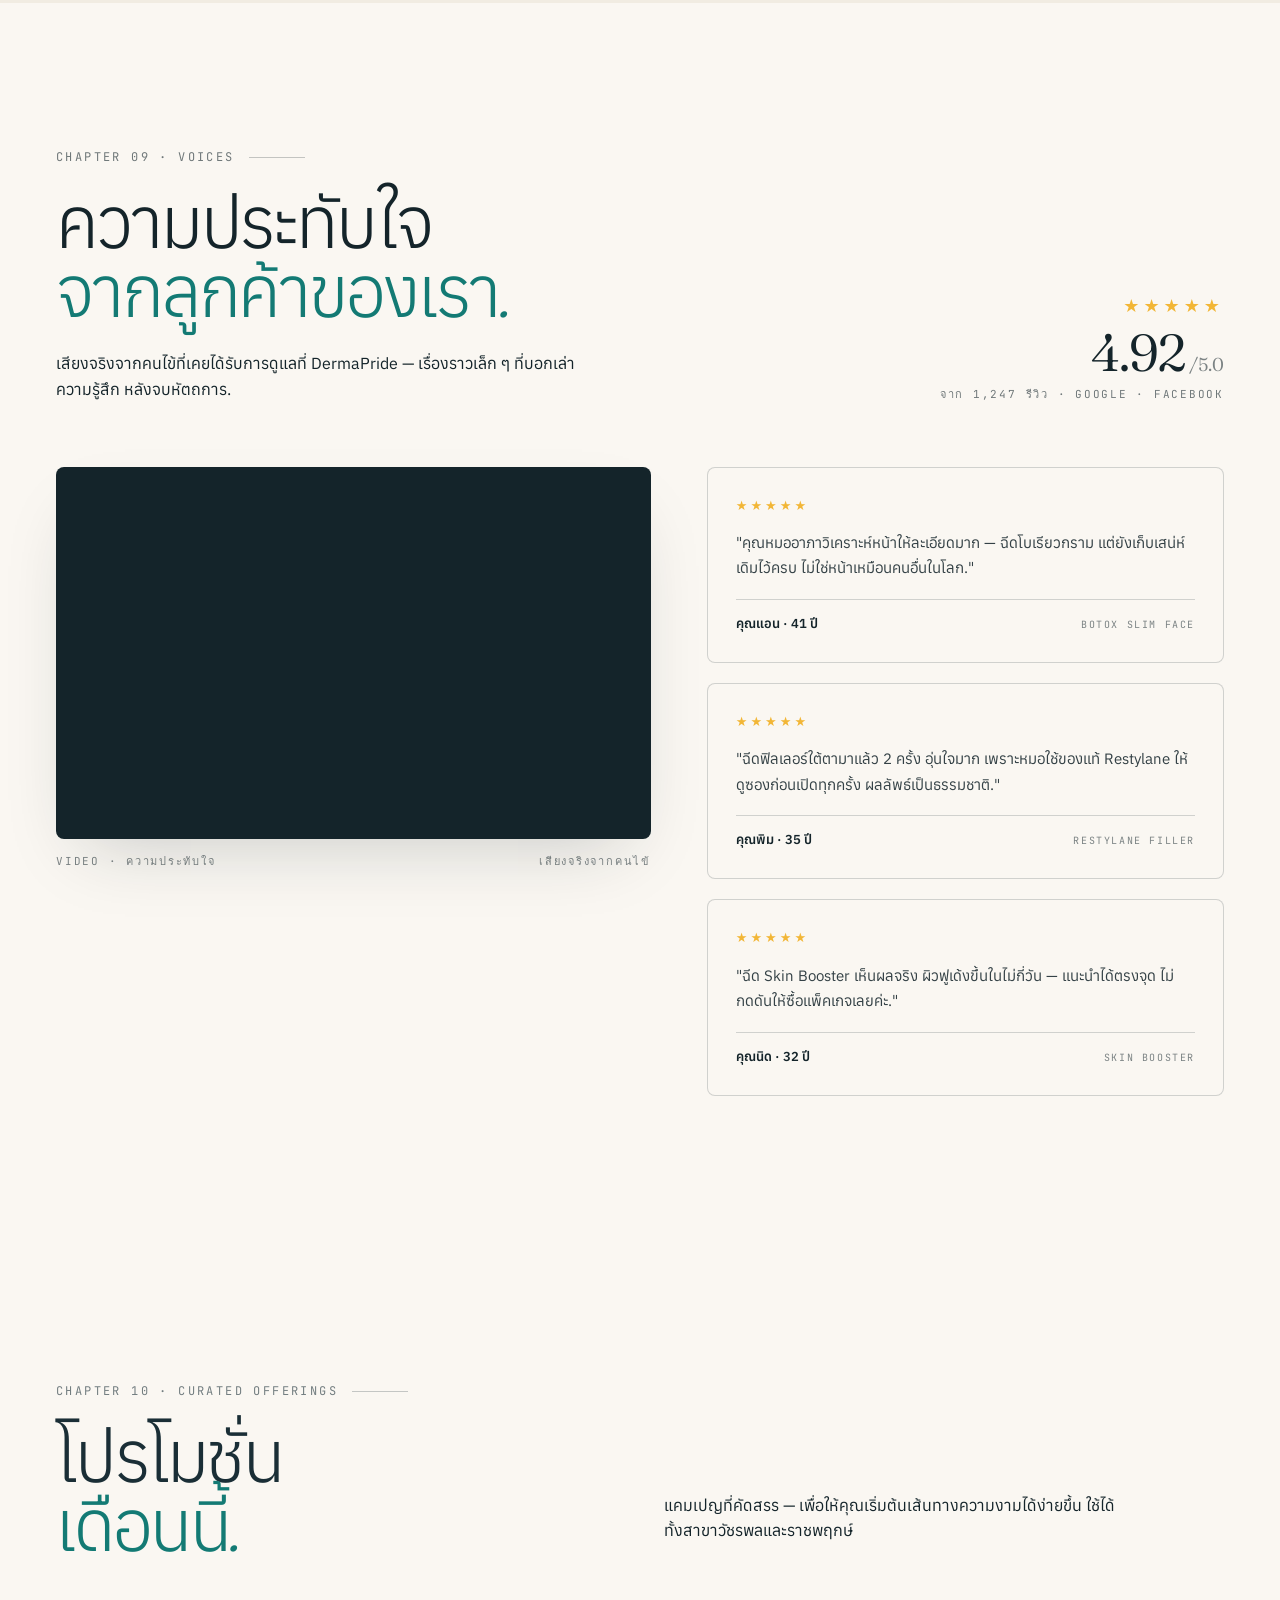
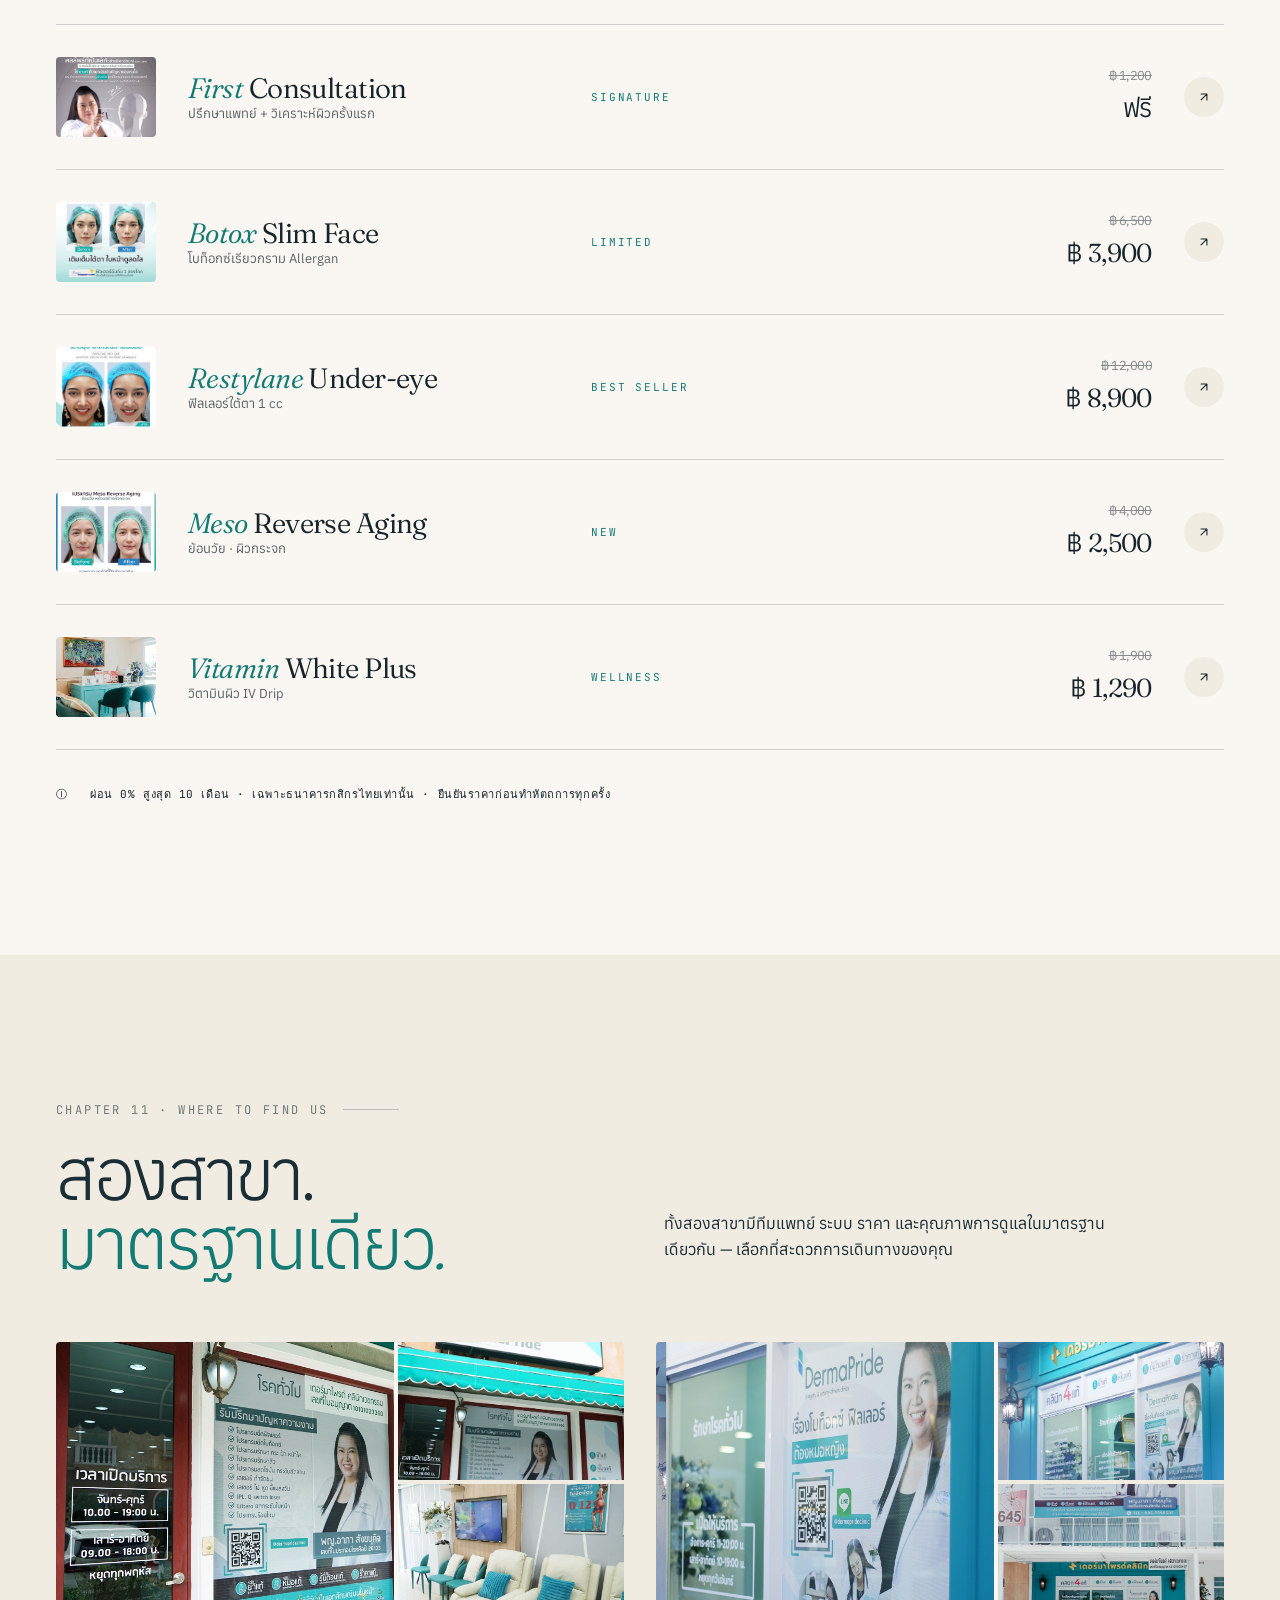
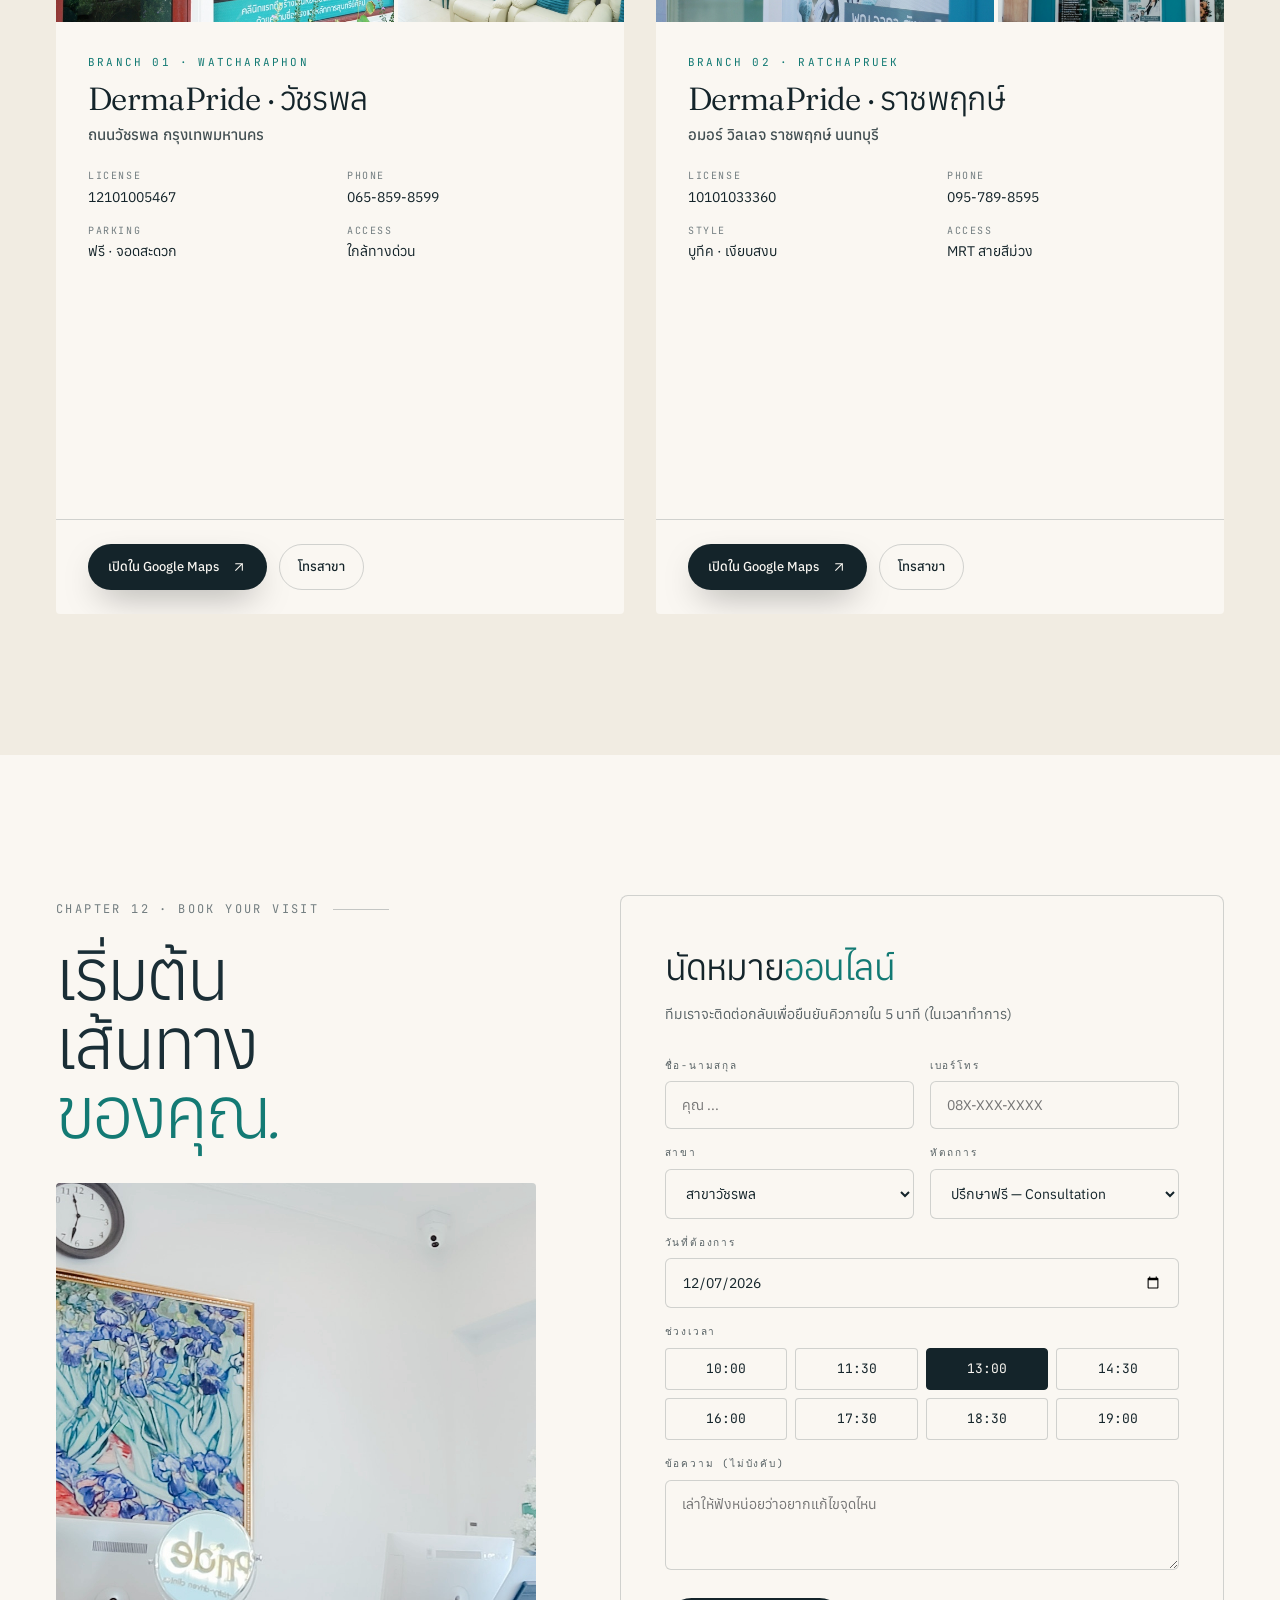
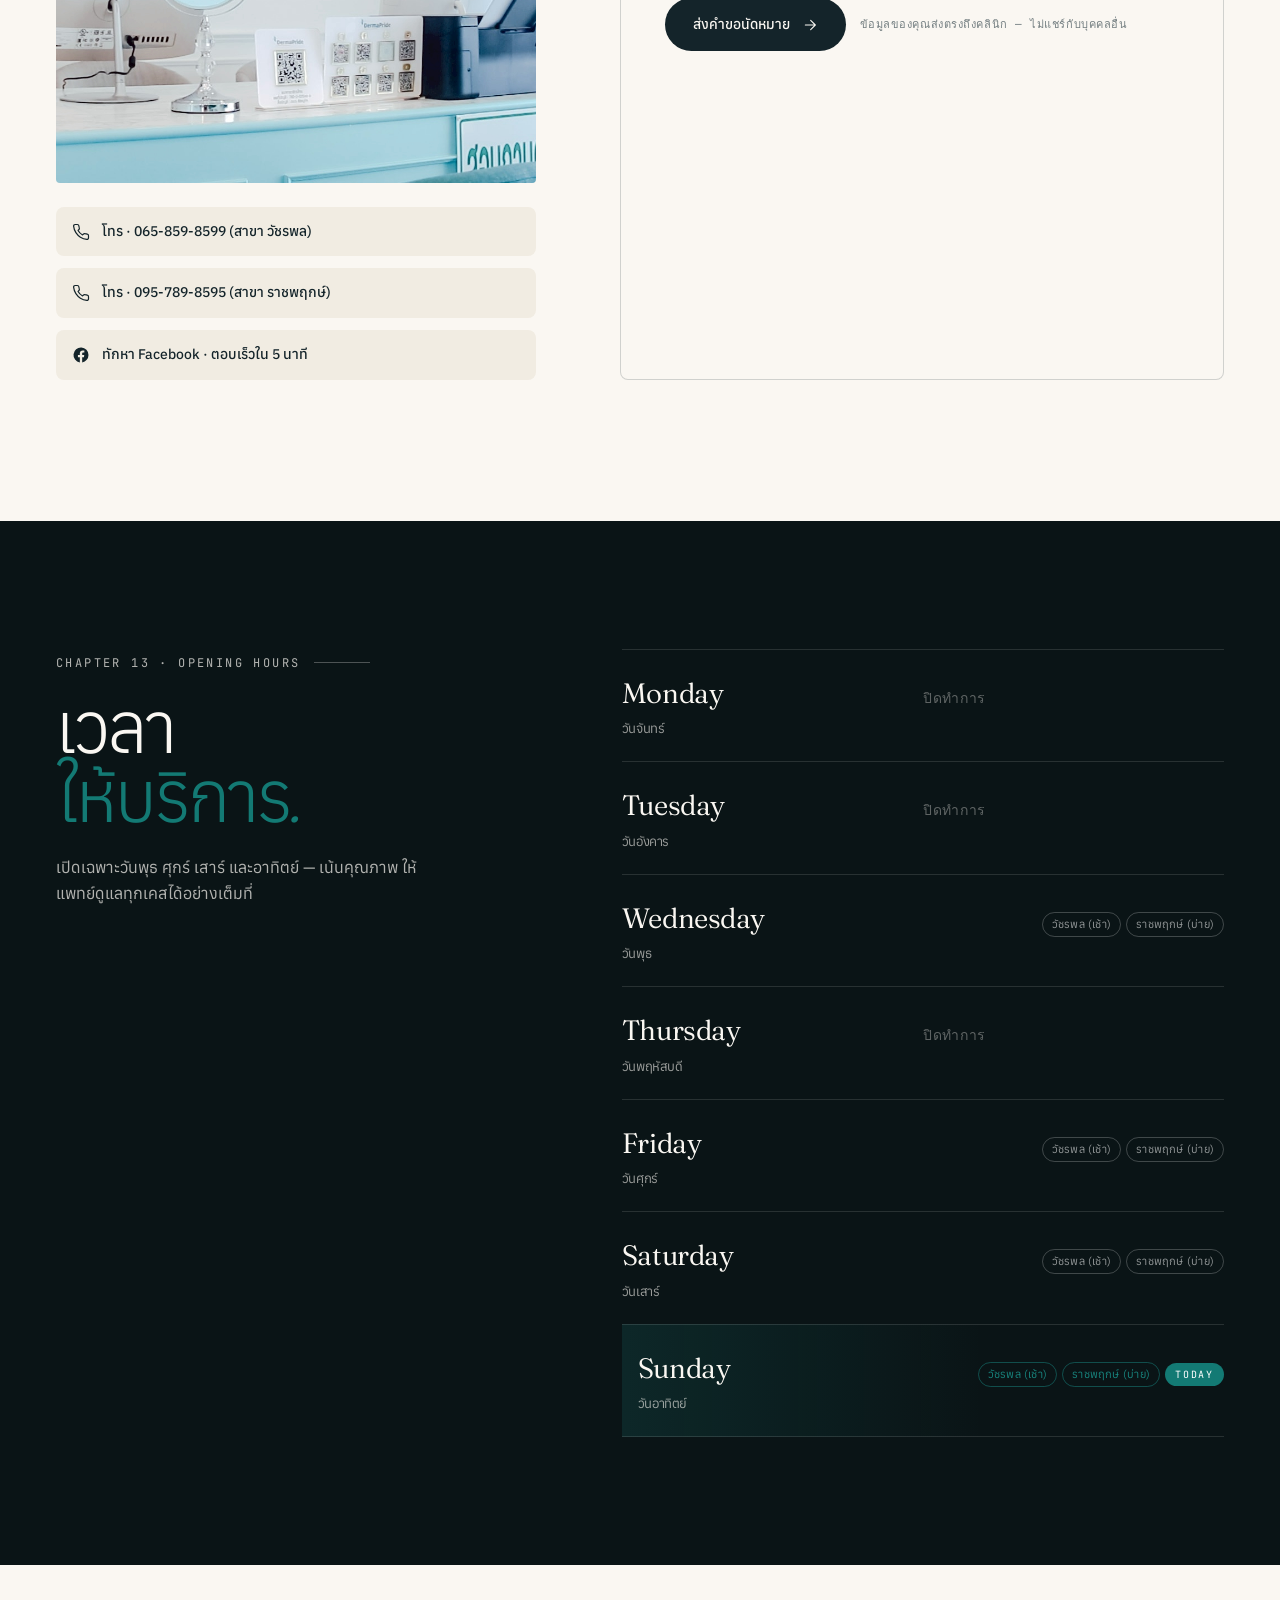
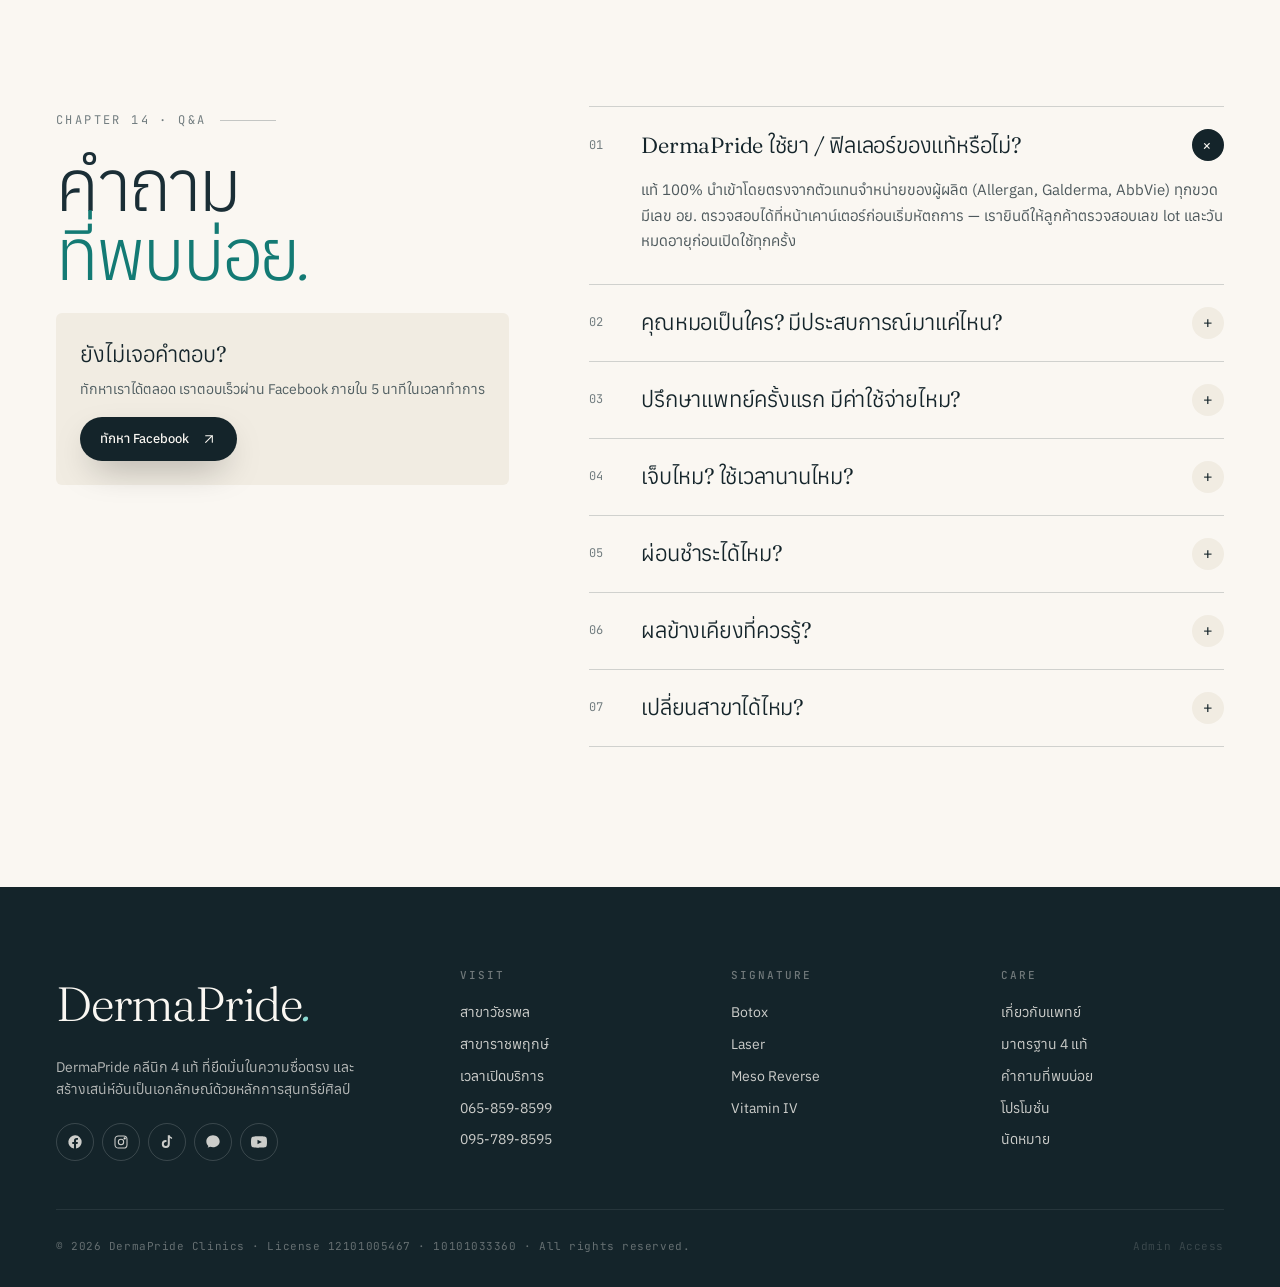
==== commit 1d6d4c91: "feat: implement flawless 3-scenario opening hours engine with specific branch-time em tags and legac" ====
--- a/index.html
+++ b/index.html
@@ -792,14 +792,35 @@
     if (!hours.length) return;
     list.innerHTML = hours.map((h, i) => {
       const dayIdx = ({ Sunday:0, Monday:1, Tuesday:2, Wednesday:3, Thursday:4, Friday:5, Saturday:6 })[h.day] ?? '';
-      const time = h.closed ? '— ปิด' : `${h.open || ''} — ${h.close || ''}`;
-      let tagsHTML = '';
-      if (!h.closed) {
-        const isSplit = h.branchV === true && h.branchR === true;
-        if (h.branchV === true || h.branchV === undefined) tagsHTML += `<span class="branch-tag">วัชรพล${isSplit ? ' (เช้า)' : ''}</span>`;
-        if (h.branchR === true || h.branchR === undefined) tagsHTML += `<span class="branch-tag">ราชพฤกษ์${isSplit ? ' (บ่าย)' : ''}</span>`;
+
+      const isBothFalse = h.branchV === false && h.branchR === false;
+      const isClosed    = h.closed || isBothFalse;
+      const isSplit     = h.branchV === true && h.branchR === true;
+
+      let time = '', tagsHTML = '';
+
+      if (isClosed) {
+        time = 'ปิดทำการ';
+      } else if (isSplit) {
+        const tV = h.hoursV || h.hours || '';
+        const tR = h.hoursR || h.hours || '';
+        tagsHTML  = `<span class="branch-tag">วัชรพล (เช้า)<em class="branch-time"> ${tV}</em></span>`;
+        tagsHTML += `<span class="branch-tag">ราชพฤกษ์ (บ่าย)<em class="branch-time"> ${tR}</em></span>`;
+      } else {
+        // Single branch or legacy (undefined treated as true)
+        const showV = h.branchV === true || h.branchV === undefined;
+        const showR = h.branchR === true || h.branchR === undefined;
+        if (showV) {
+          time = time || h.hoursV || h.hours || `${h.open || ''} — ${h.close || ''}`;
+          tagsHTML += '<span class="branch-tag">วัชรพล</span>';
+        }
+        if (showR) {
+          time = time || h.hoursR || h.hours || `${h.open || ''} — ${h.close || ''}`;
+          tagsHTML += '<span class="branch-tag">ราชพฤกษ์</span>';
+        }
       }
-      return `<div class="dpe-hour-row${h.closed ? ' is-closed' : ''}" data-day="${dayIdx}">
+
+      return `<div class="dpe-hour-row${isClosed ? ' is-closed' : ''}" data-day="${dayIdx}">
         <div class="day">${h.day}<span class="th">${h.th || ''}</span></div>
         <div class="time">${time}</div>
         <div class="row-meta">${tagsHTML}</div>
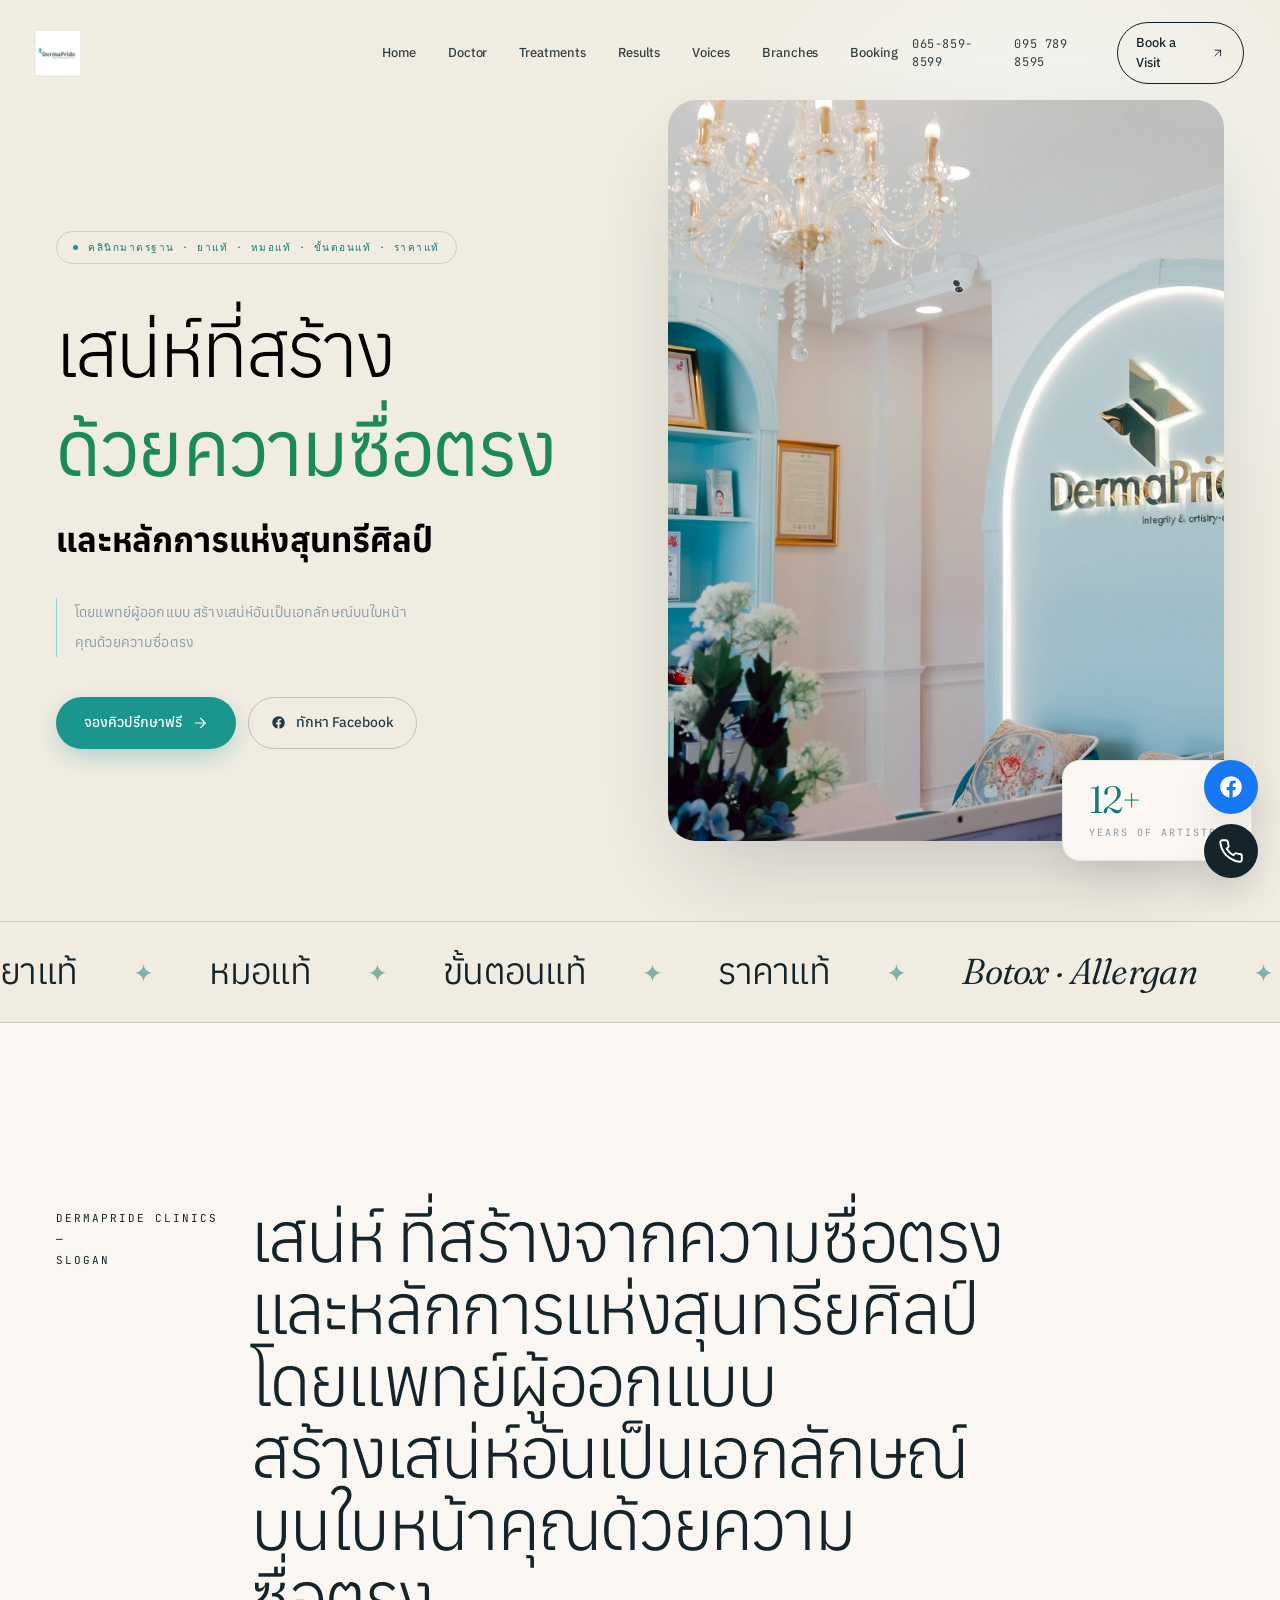
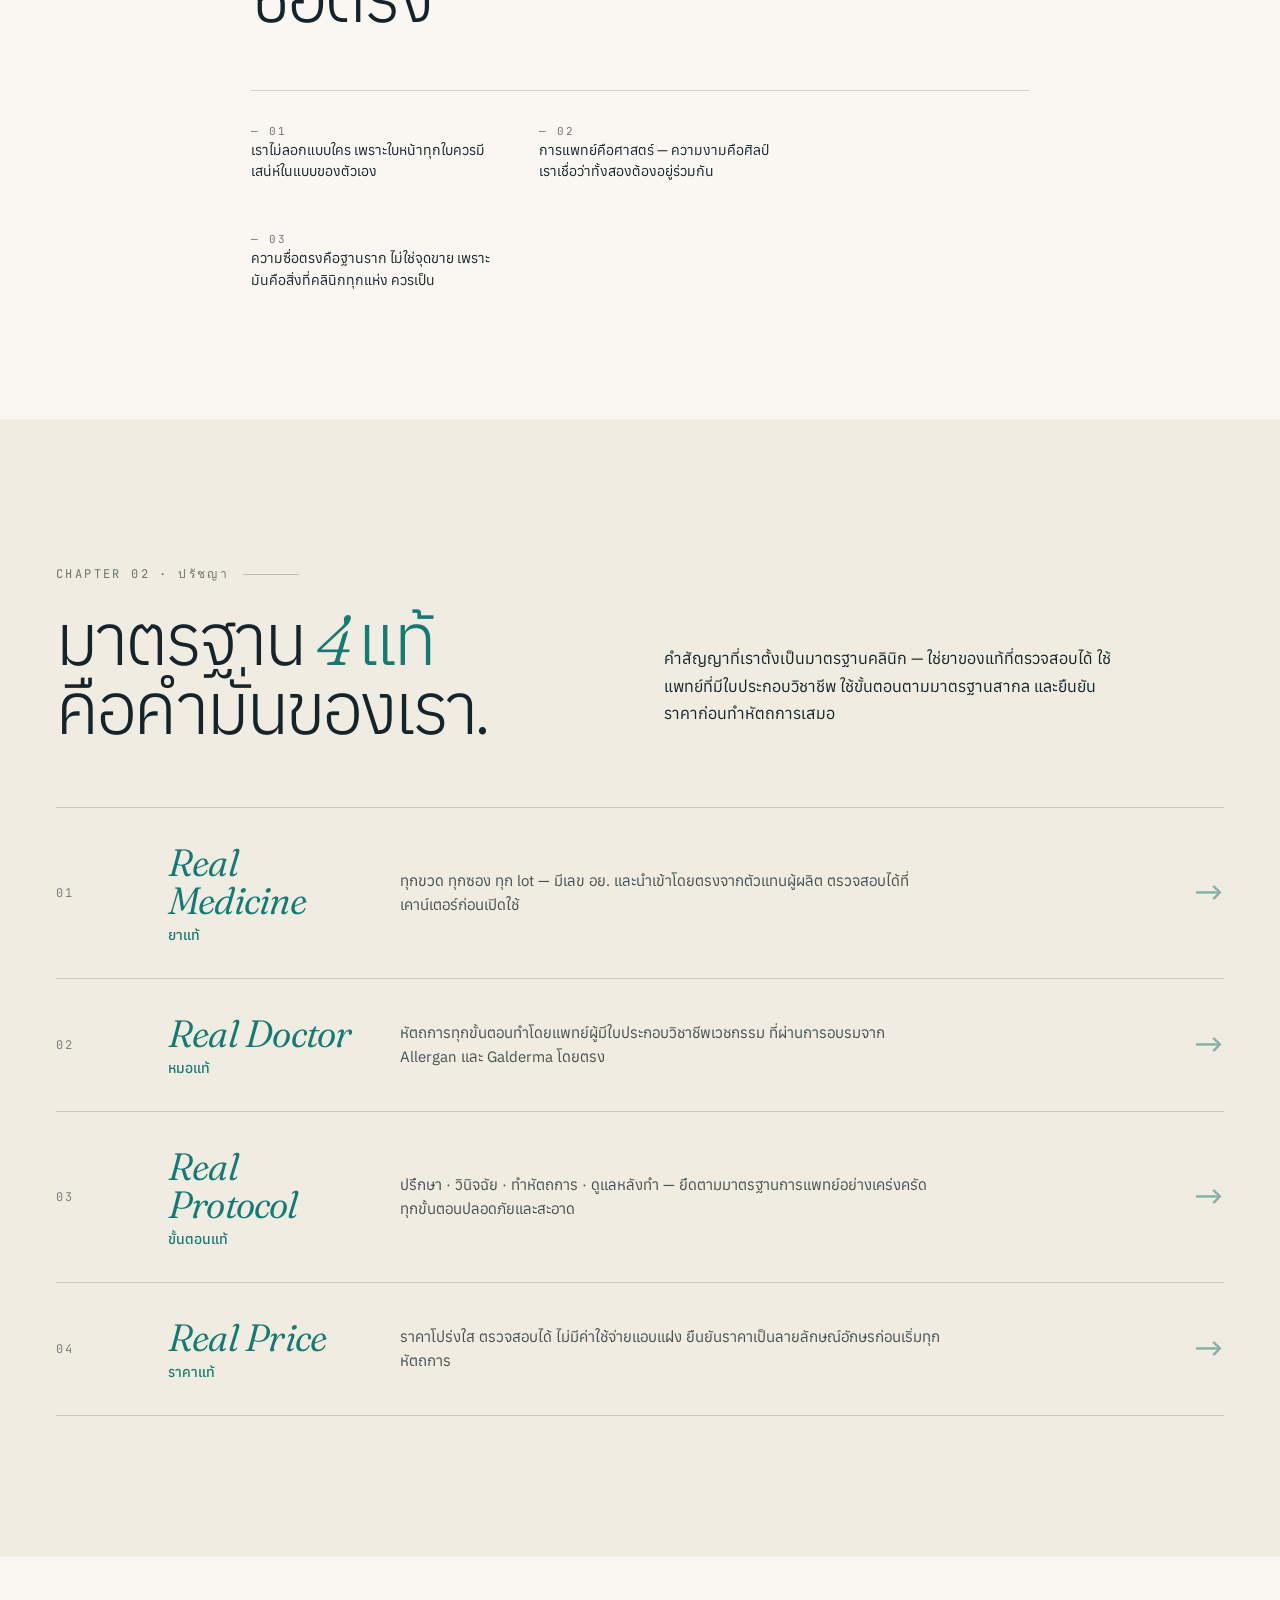
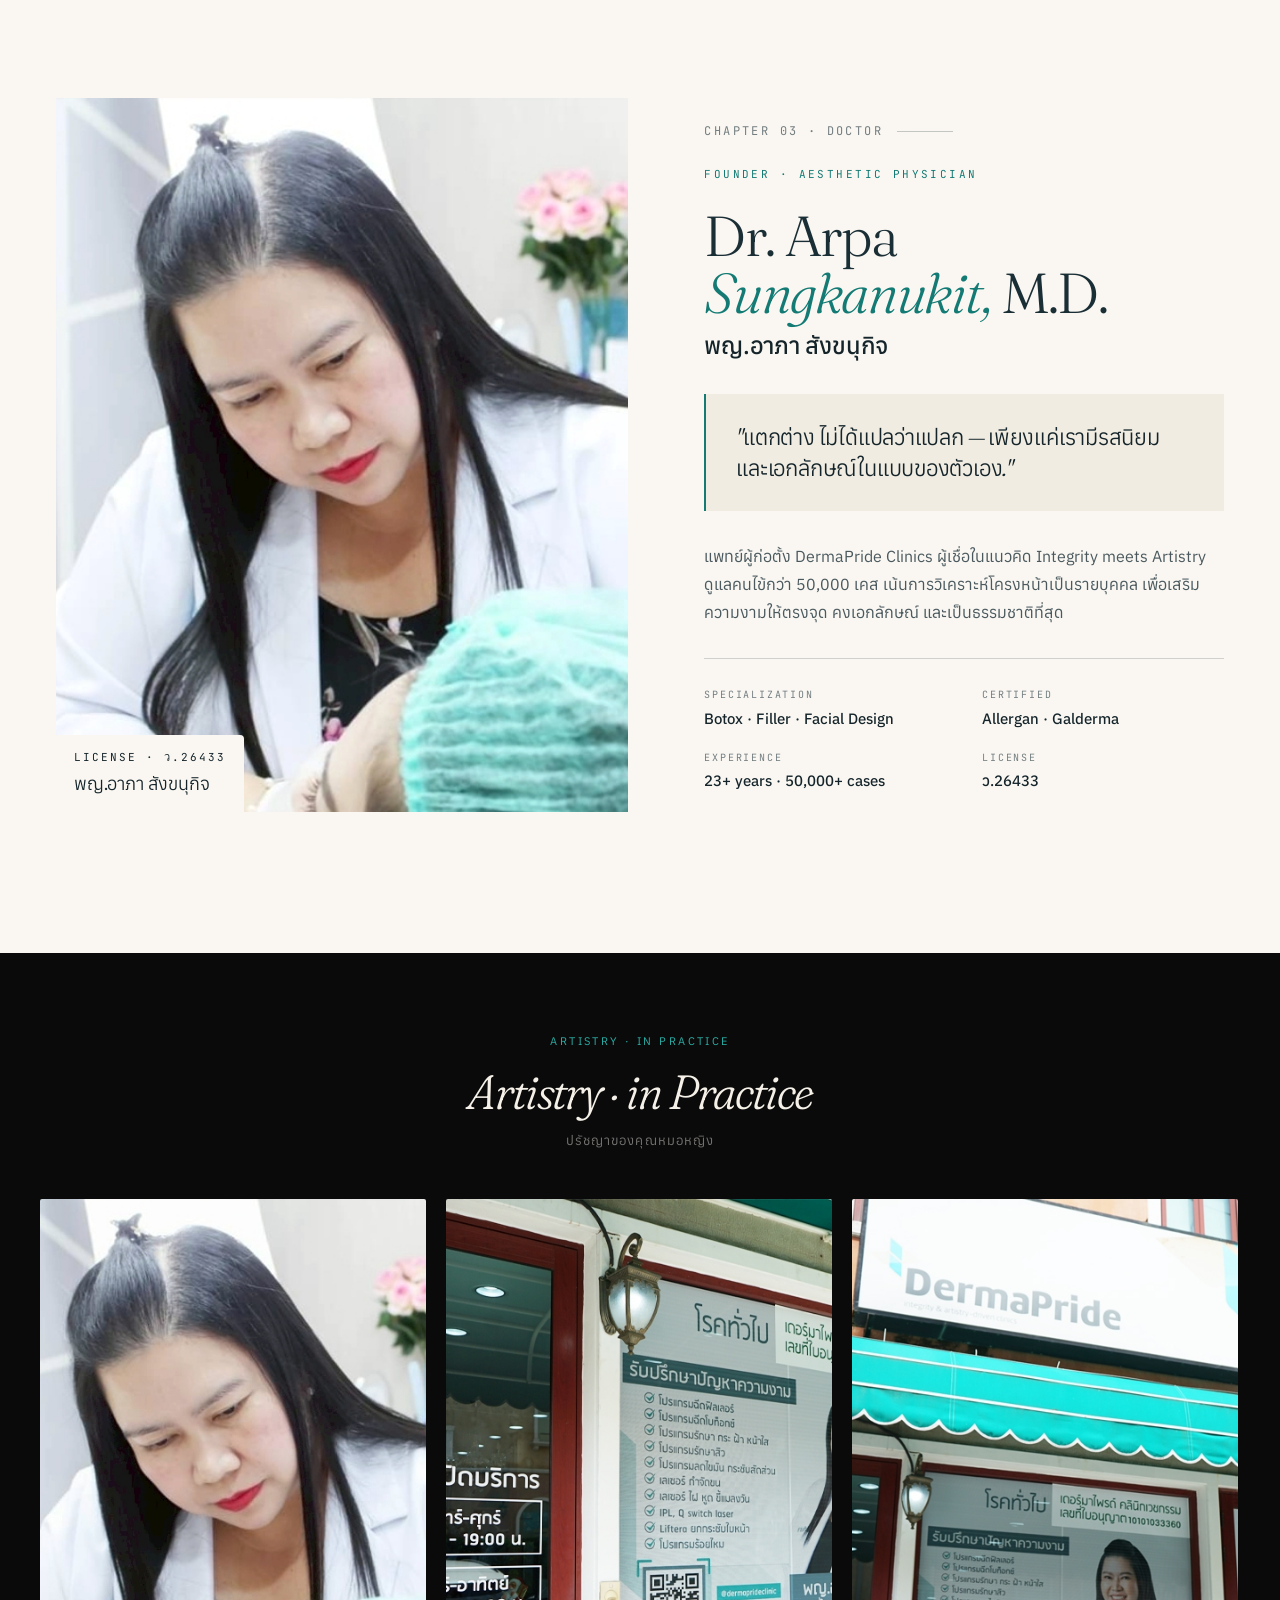
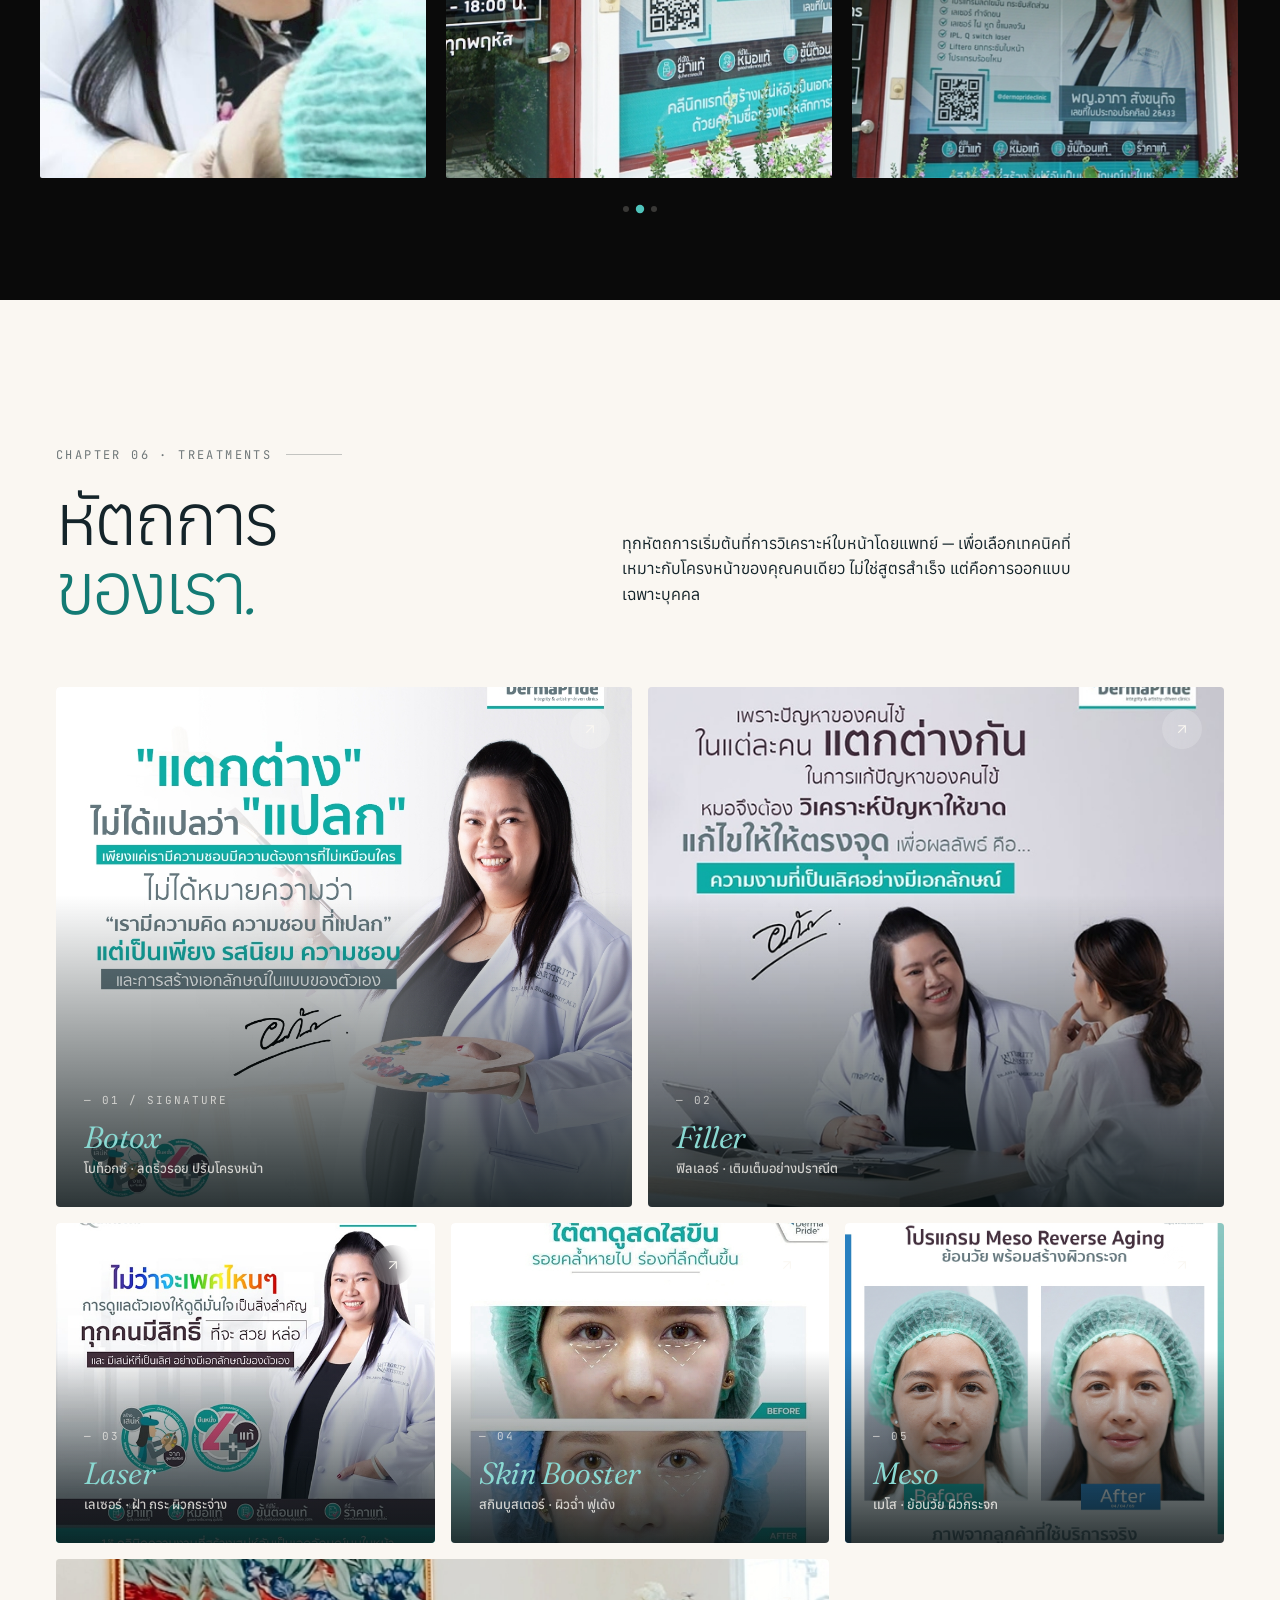
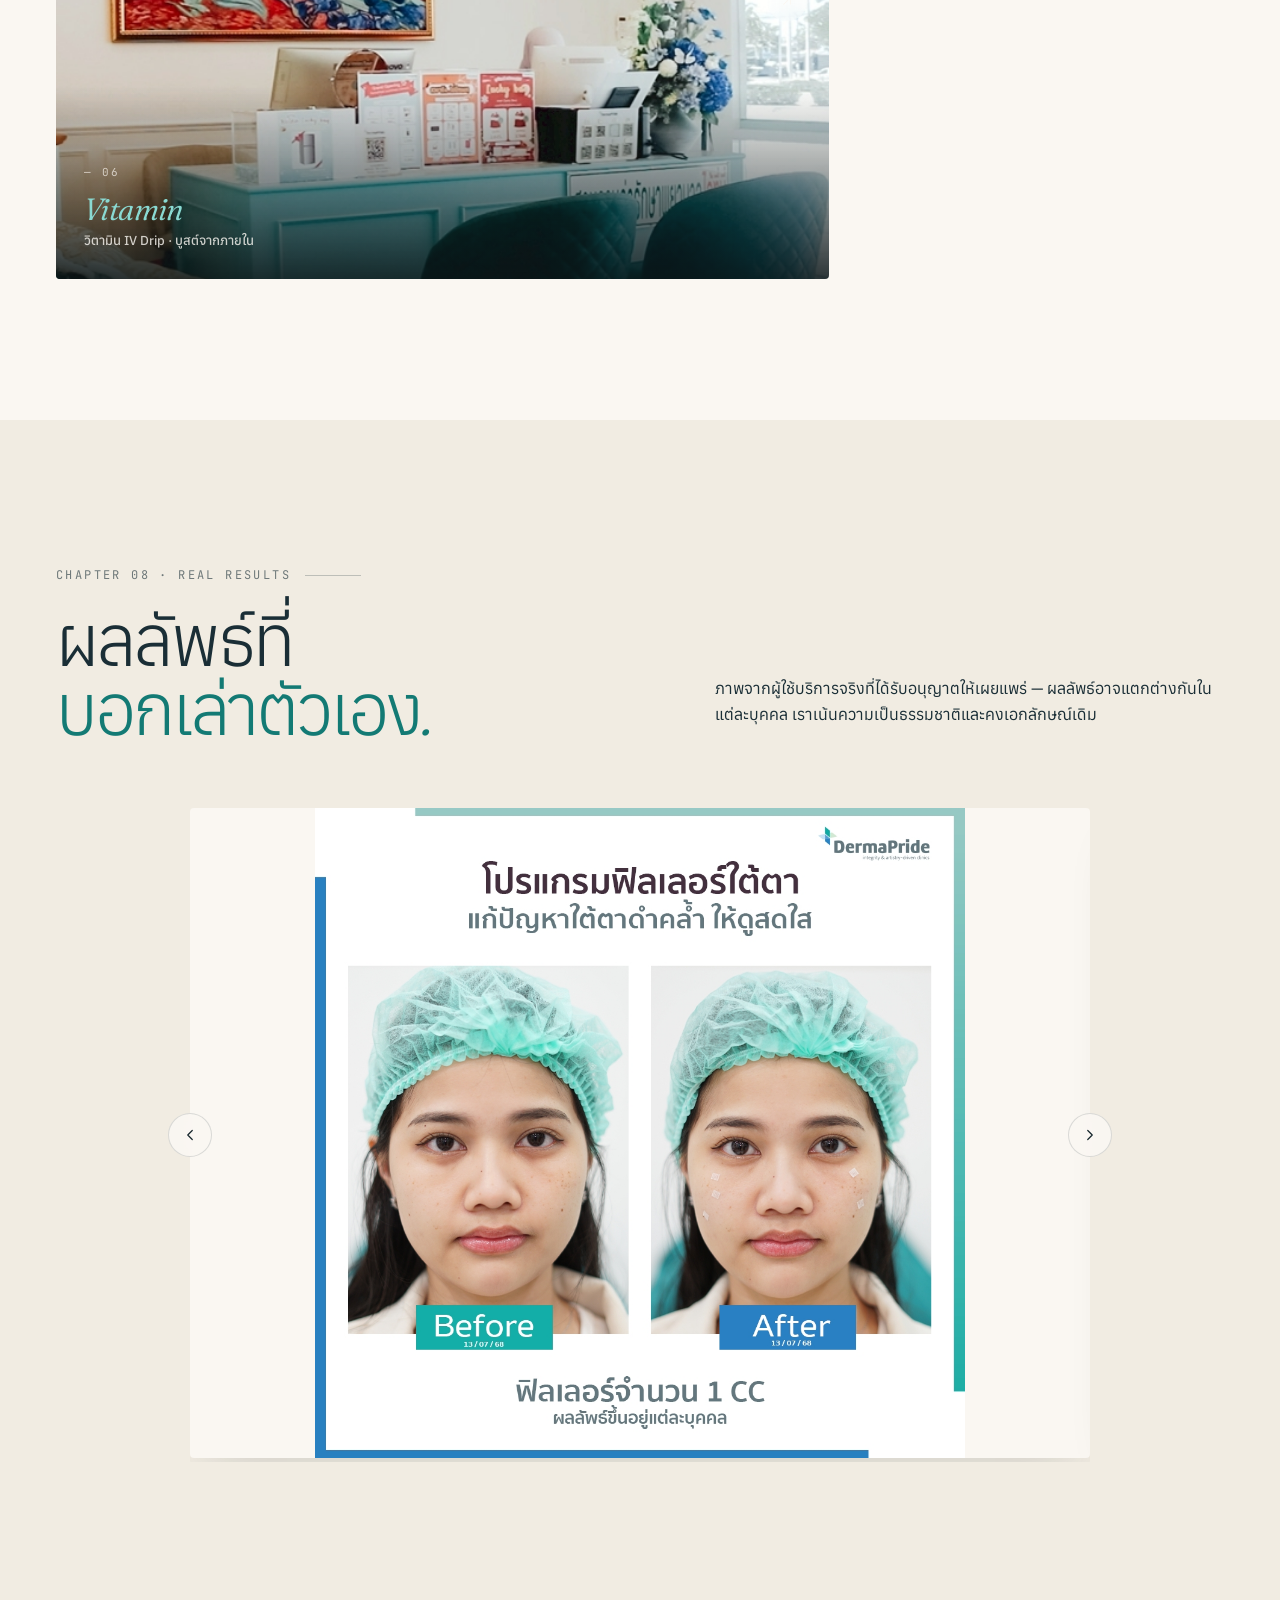
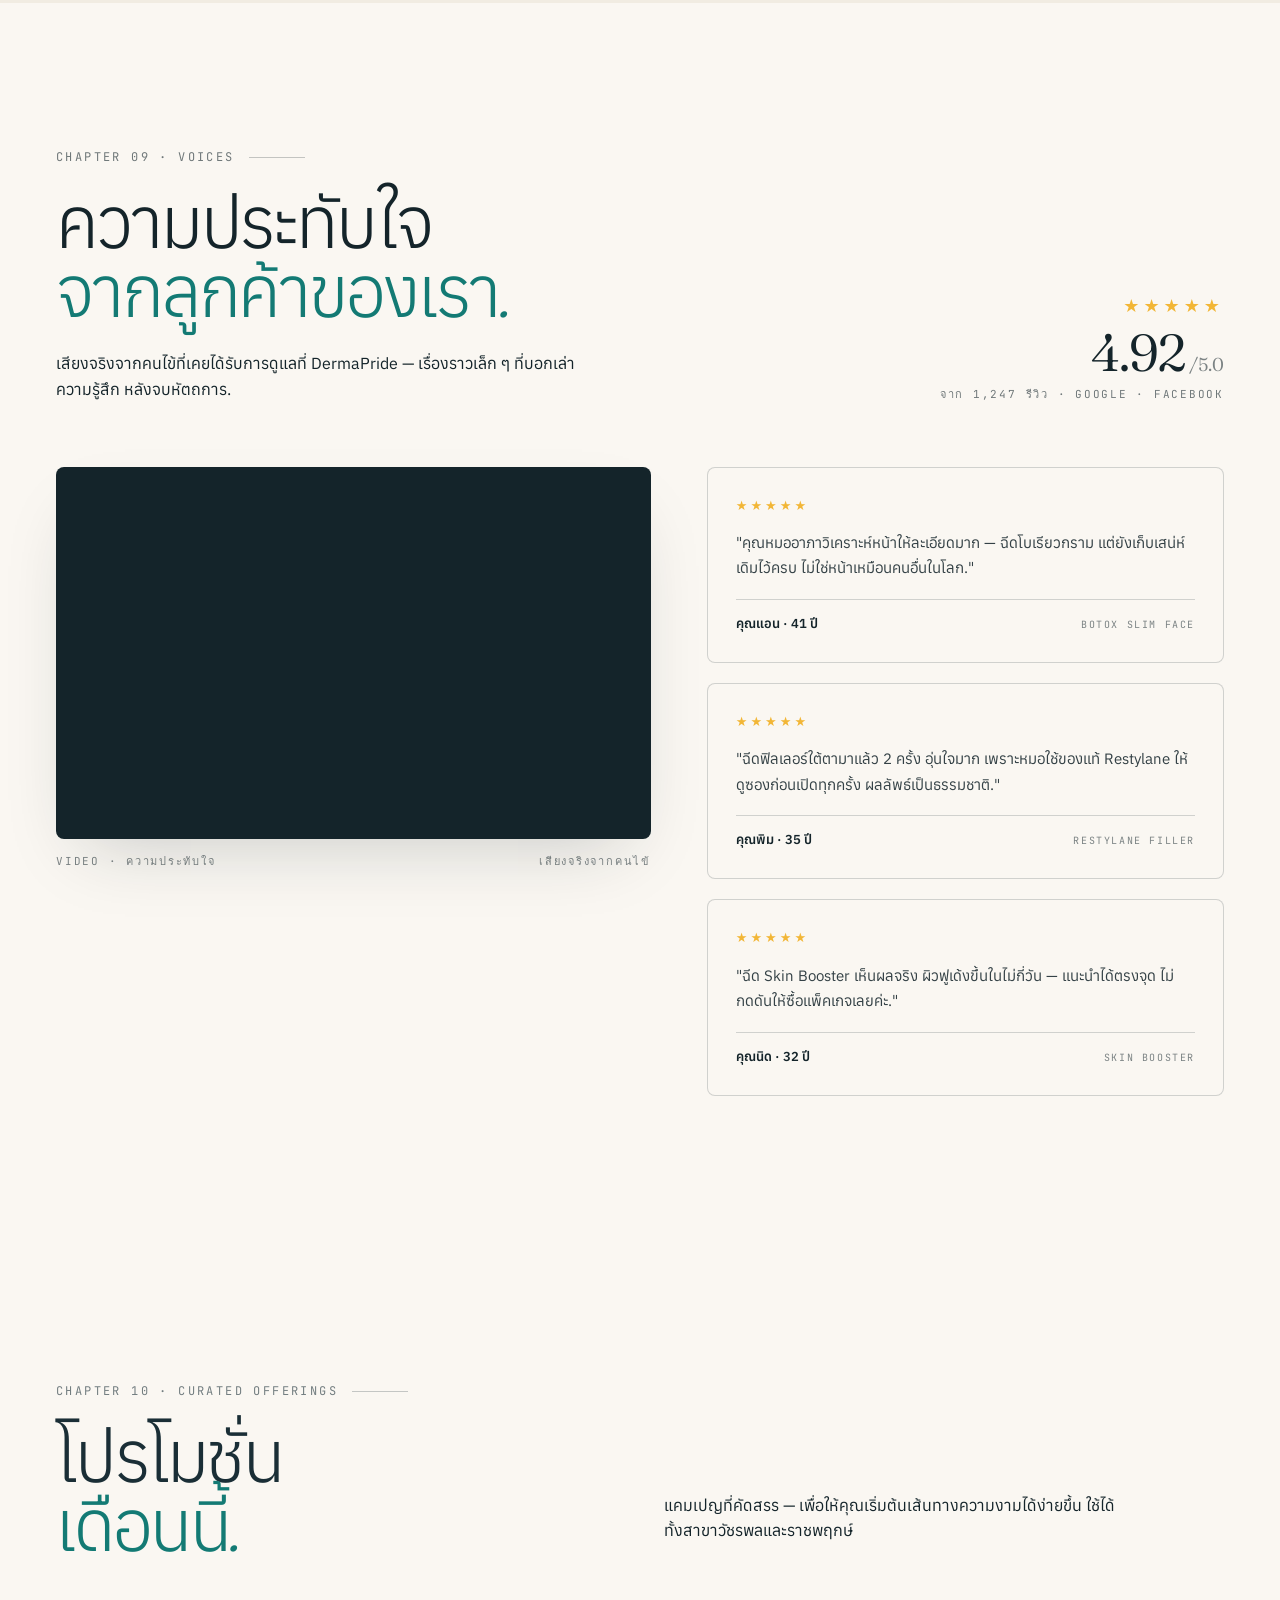
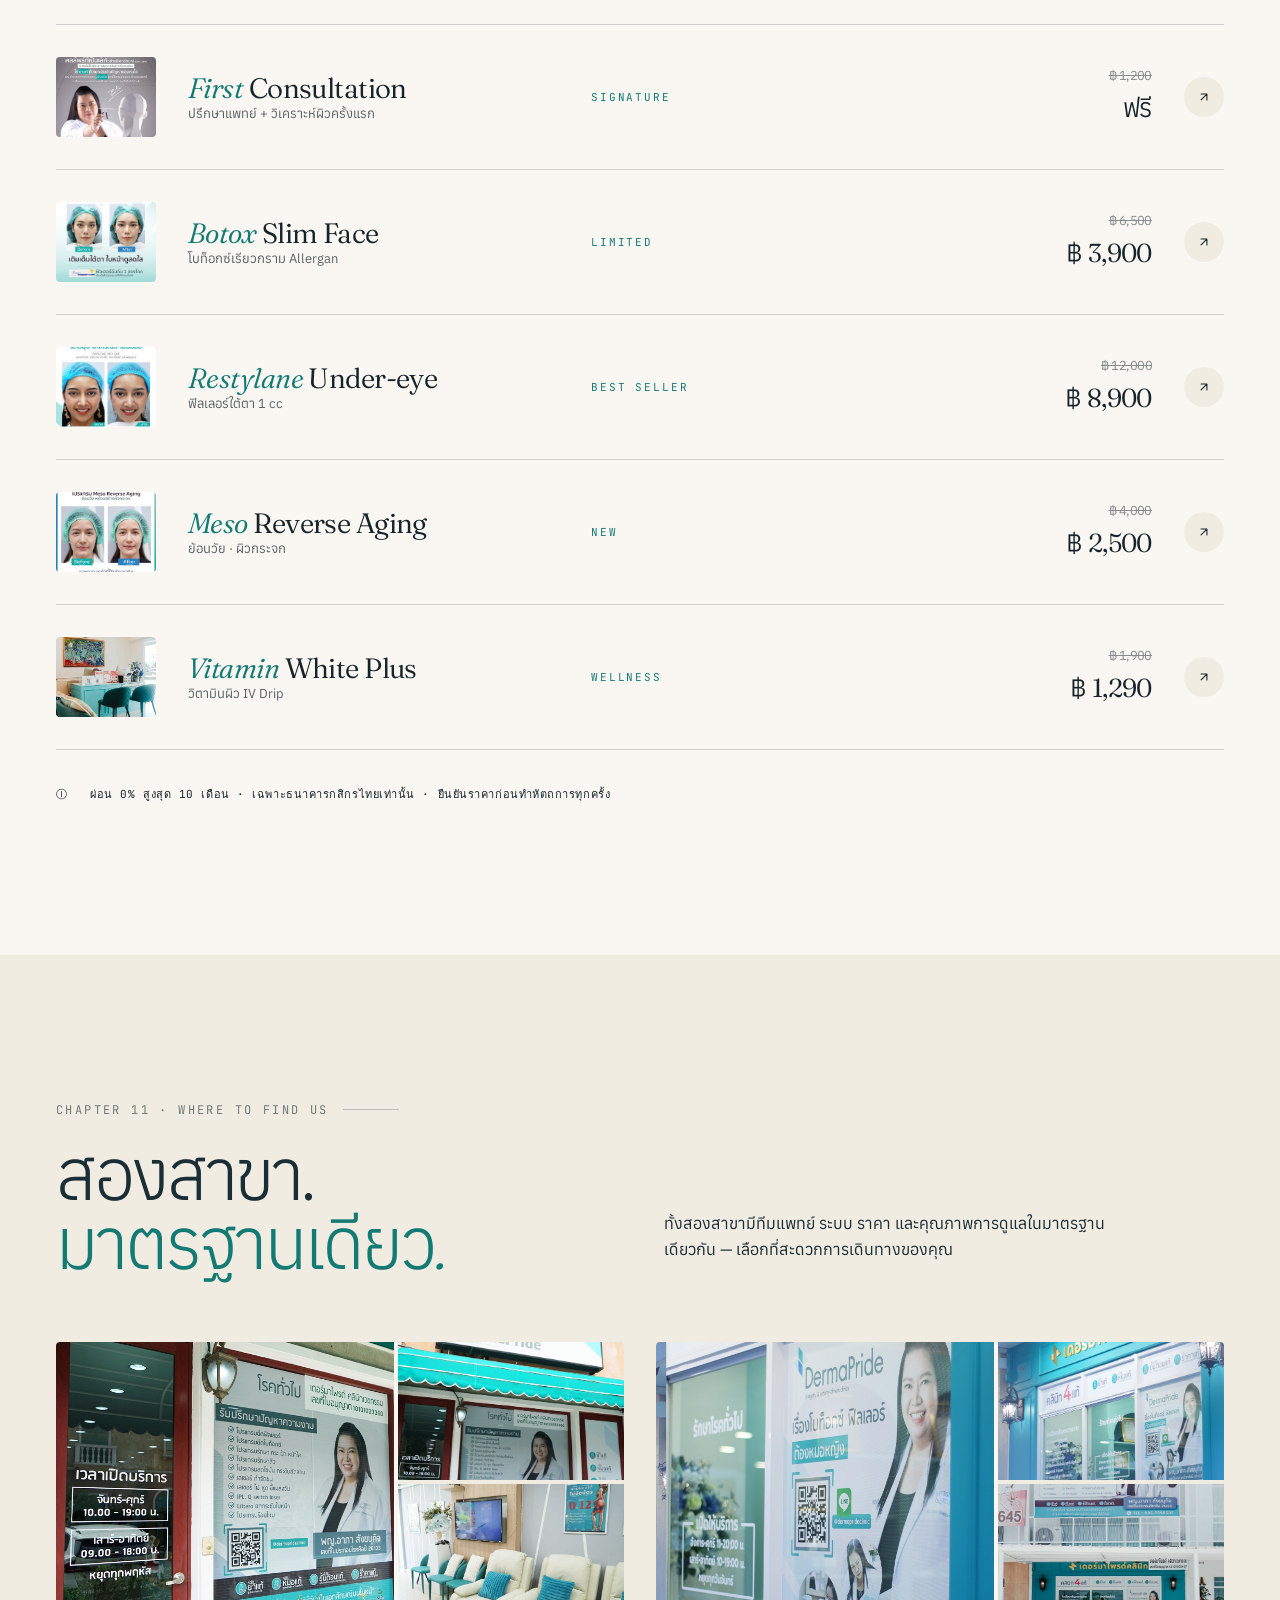
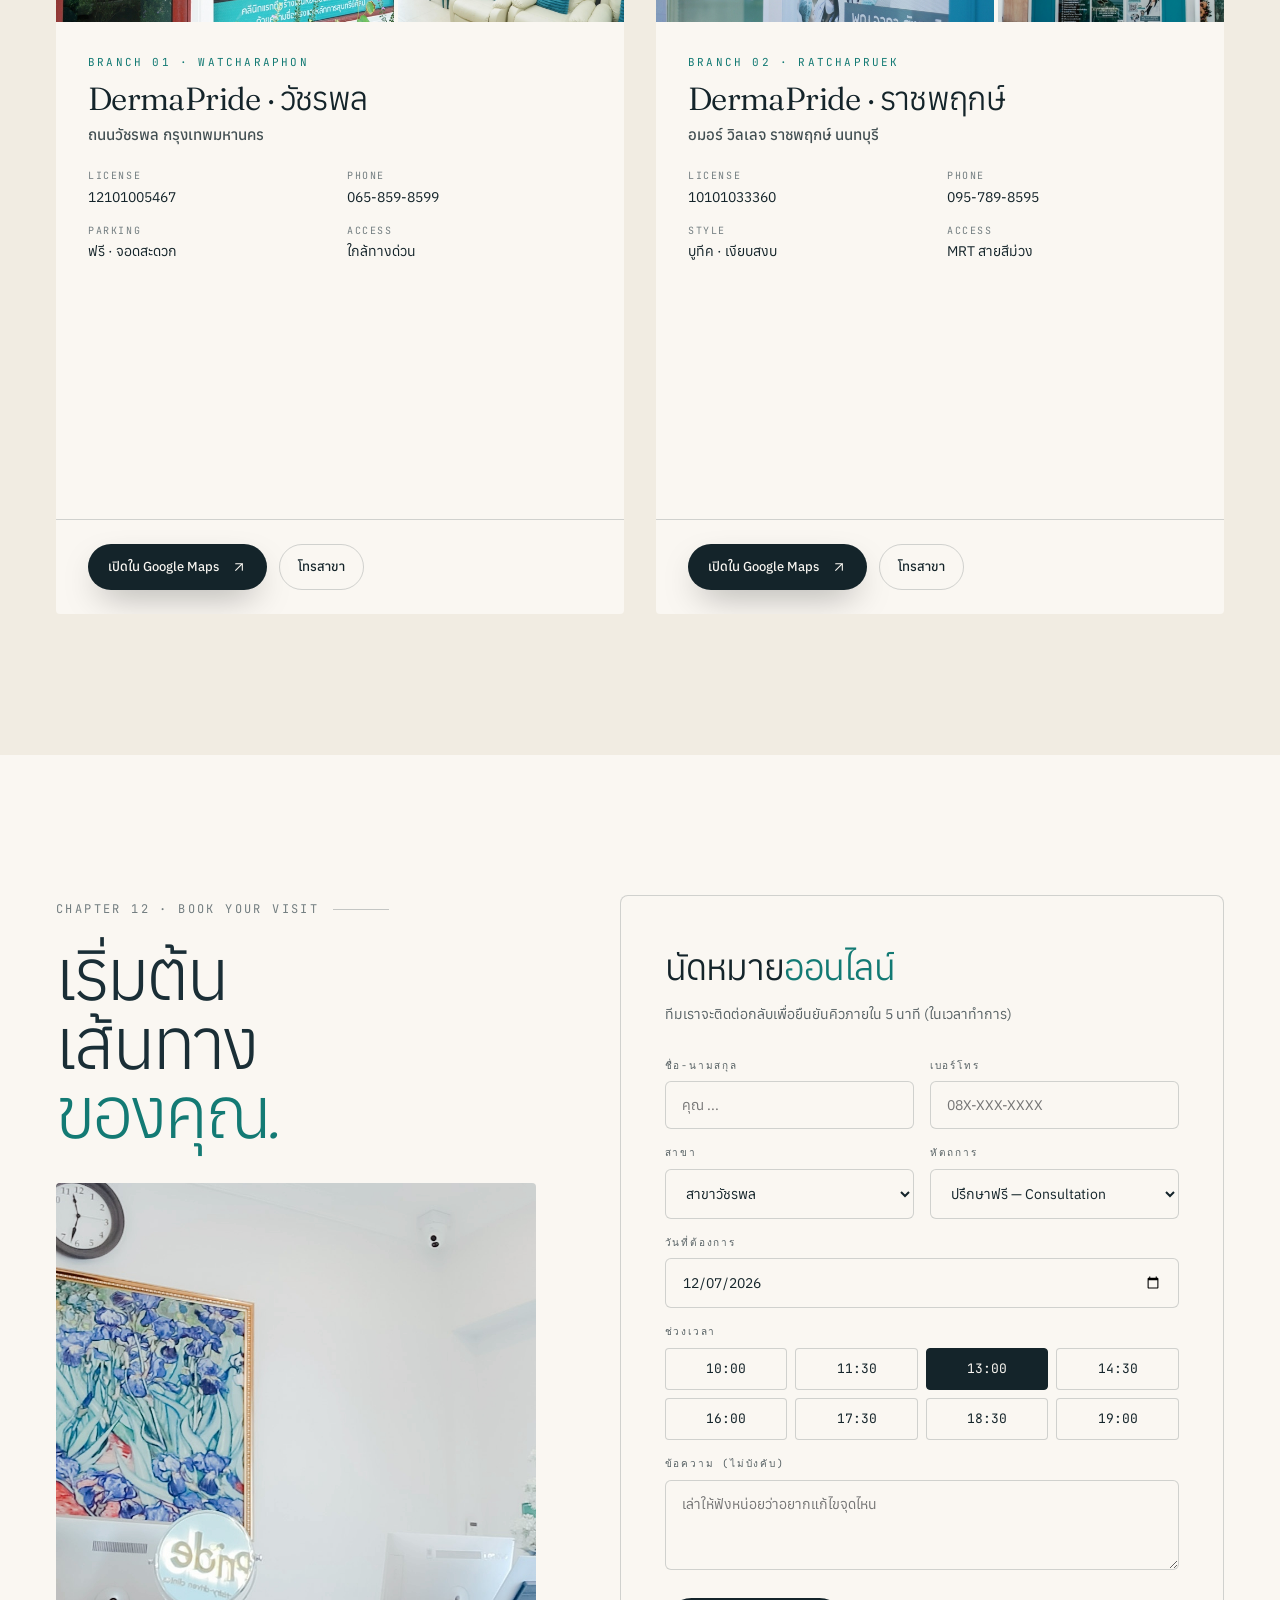
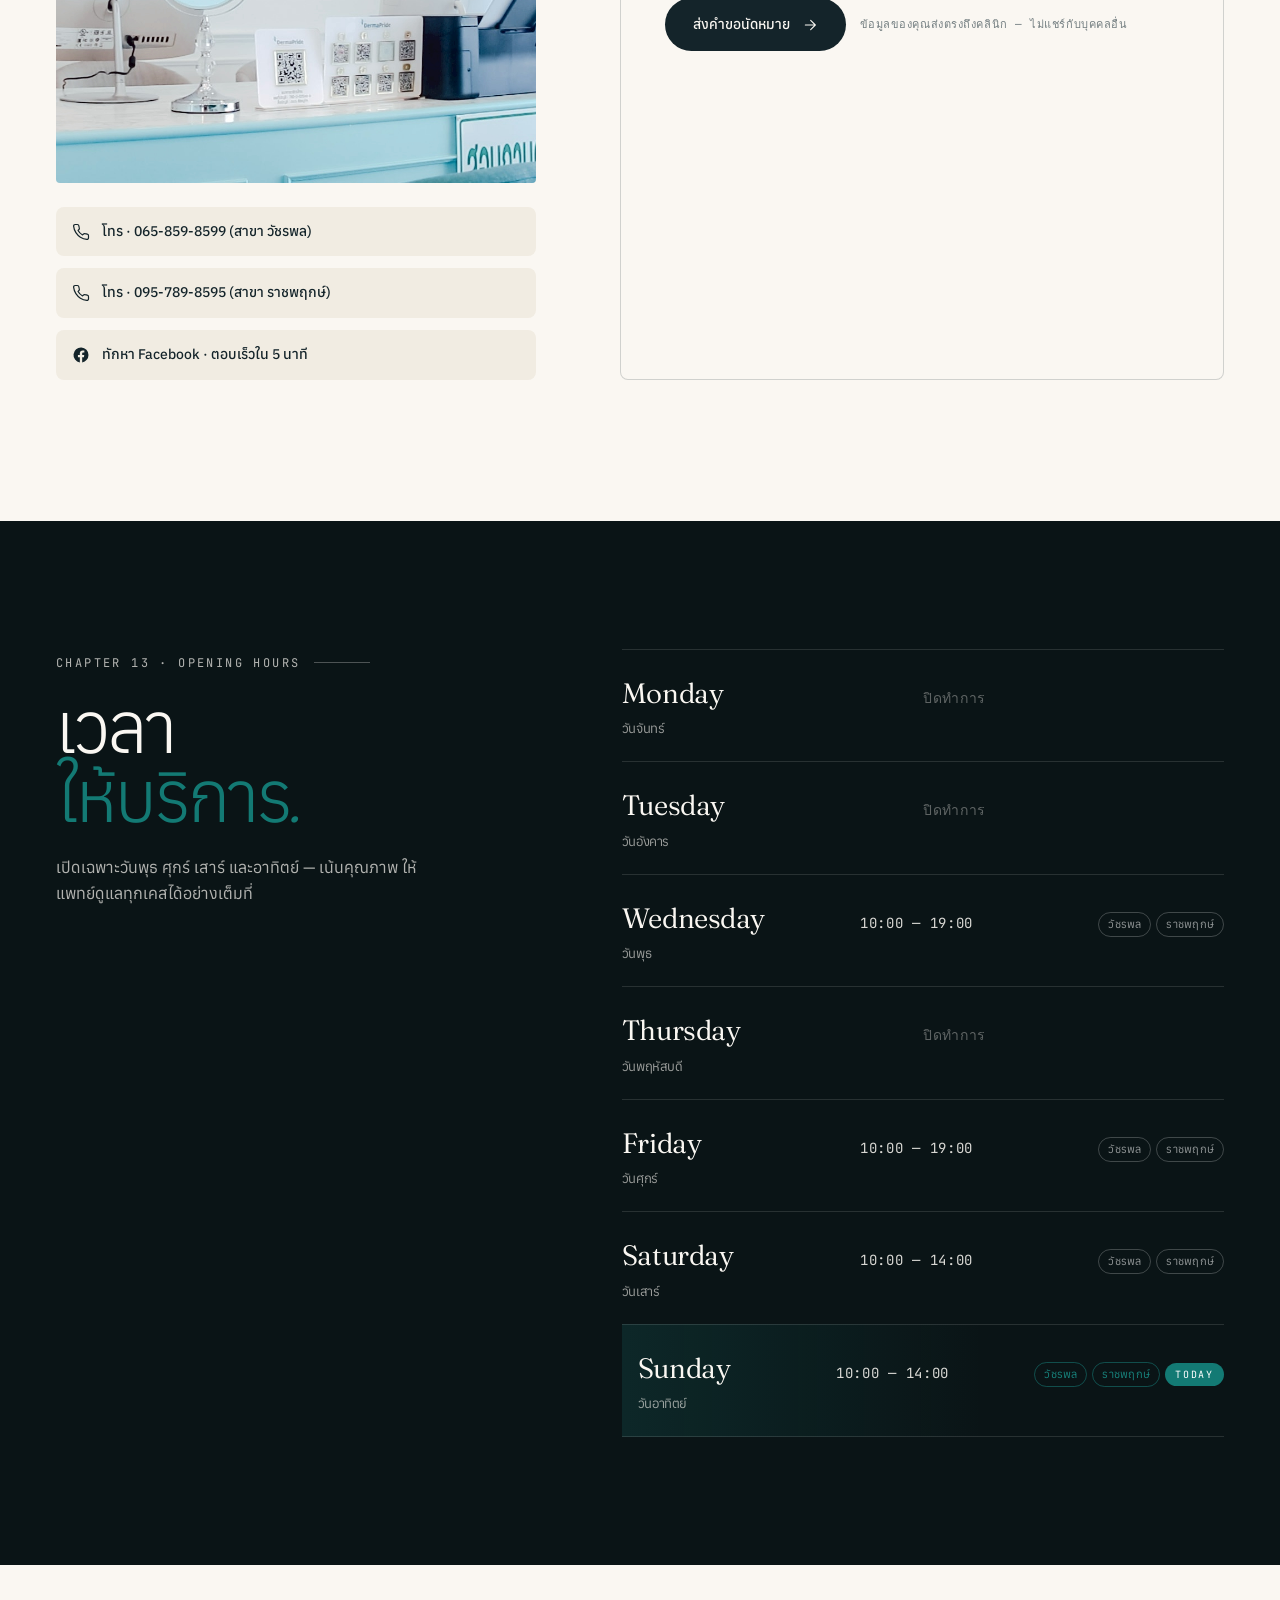
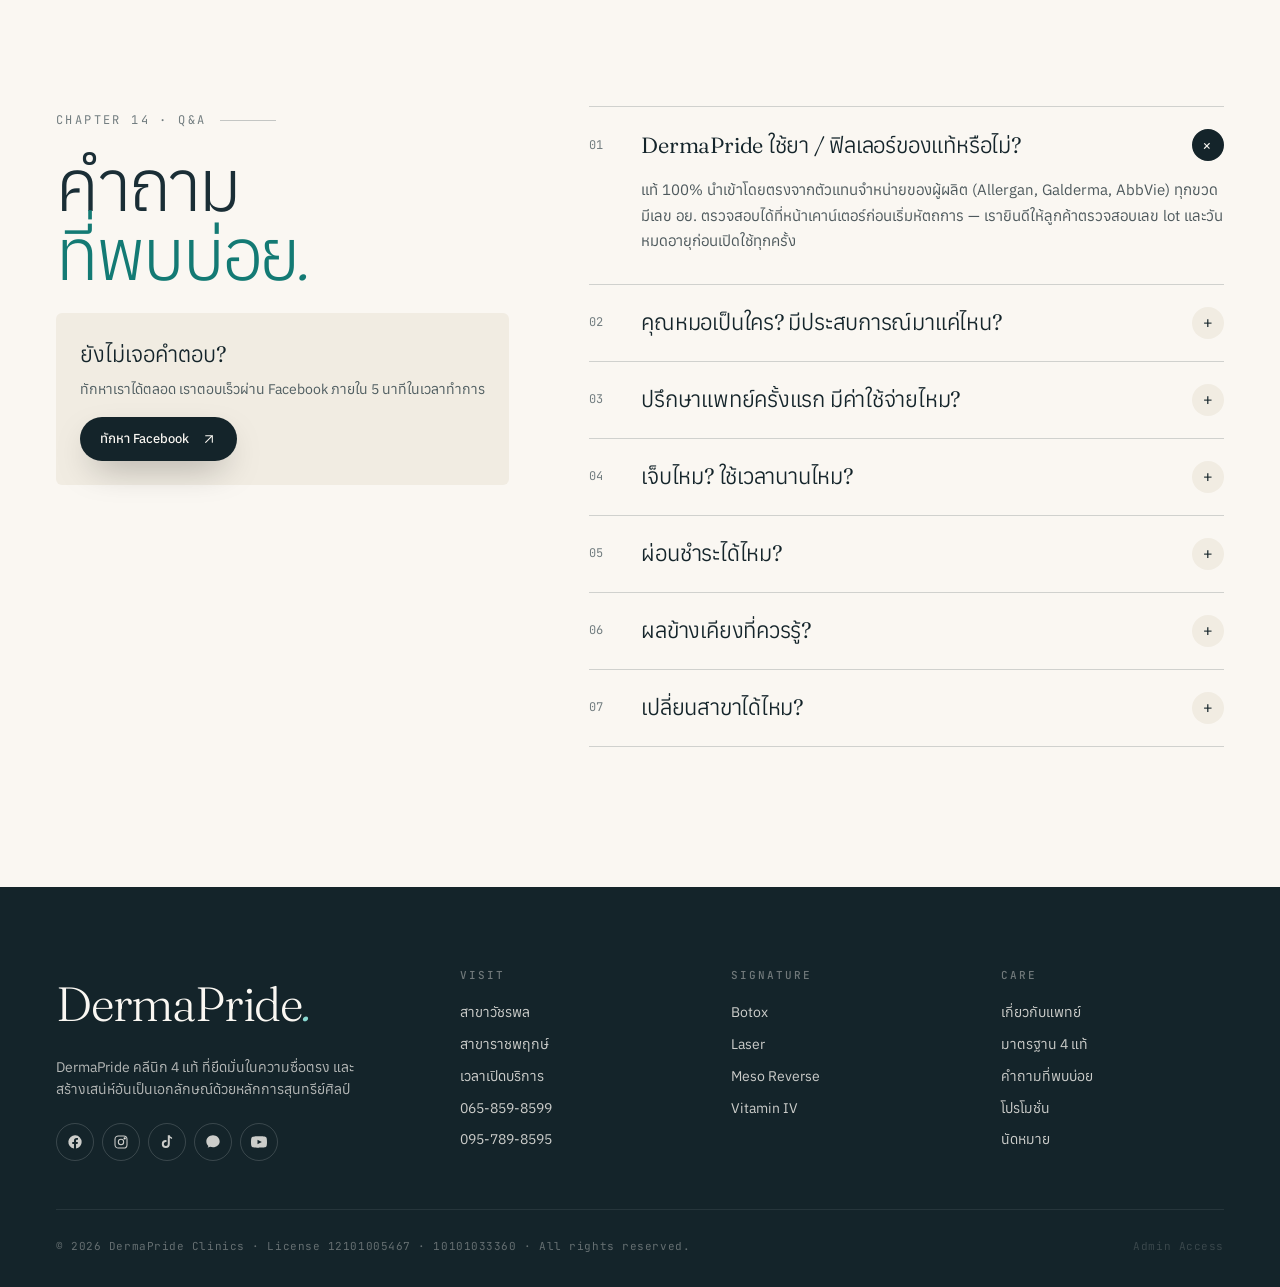
==== commit b7d0c030: "feat: implement flawless dual-row split-shift rendering via isSplit schema with strict tagFor valida" ====
--- a/index.html
+++ b/index.html
@@ -790,39 +790,45 @@
     if (!list) return;
     const hours = CMS.get('home.hours') || [];
     if (!hours.length) return;
+    const tagFor = (bV, bR) => {
+      let t = '';
+      if (bV === true) t += '<span class="branch-tag">วัชรพล</span>';
+      if (bR === true) t += '<span class="branch-tag">ราชพฤกษ์</span>';
+      return t;
+    };
     list.innerHTML = hours.map((h, i) => {
       const dayIdx = ({ Sunday:0, Monday:1, Tuesday:2, Wednesday:3, Thursday:4, Friday:5, Saturday:6 })[h.day] ?? '';
 
-      const isBothFalse = h.branchV === false && h.branchR === false;
-      const isClosed    = h.closed || isBothFalse;
-      const isSplit     = h.branchV === true && h.branchR === true;
-
-      let time = '', tagsHTML = '';
-
-      if (isClosed) {
-        time = 'ปิดทำการ';
-      } else if (isSplit) {
-        const tV = h.hoursV || h.hours || '';
-        const tR = h.hoursR || h.hours || '';
-        tagsHTML  = `<span class="branch-tag">วัชรพล (เช้า)<em class="branch-time"> ${tV}</em></span>`;
-        tagsHTML += `<span class="branch-tag">ราชพฤกษ์ (บ่าย)<em class="branch-time"> ${tR}</em></span>`;
-      } else {
-        // Single branch or legacy (undefined treated as true)
-        const showV = h.branchV === true || h.branchV === undefined;
-        const showR = h.branchR === true || h.branchR === undefined;
-        if (showV) {
-          time = time || h.hoursV || h.hours || `${h.open || ''} — ${h.close || ''}`;
-          tagsHTML += '<span class="branch-tag">วัชรพล</span>';
-        }
-        if (showR) {
-          time = time || h.hoursR || h.hours || `${h.open || ''} — ${h.close || ''}`;
-          tagsHTML += '<span class="branch-tag">ราชพฤกษ์</span>';
-        }
+      // Scenario 1: Closed
+      if (h.closed === true) {
+        return `<div class="dpe-hour-row is-closed" data-day="${dayIdx}">
+          <div class="day">${h.day}<span class="th">${h.th || ''}</span></div>
+          <div class="time">ปิดทำการ</div>
+          <div class="row-meta"></div>
+        </div>`;
       }
 
-      return `<div class="dpe-hour-row${isClosed ? ' is-closed' : ''}" data-day="${dayIdx}">
+      // Scenario 2: Split shift — two rows for the same day
+      if (h.isSplit === true) {
+        return `<div class="dpe-hour-row is-split-primary" data-day="${dayIdx}">
+            <div class="day">${h.day}<span class="th">${h.th || ''}</span></div>
+            <div class="time">${h.open || ''} — ${h.close || ''}</div>
+            <div class="row-meta">${tagFor(h.branchV, h.branchR)}</div>
+          </div>
+          <div class="dpe-hour-row is-split-secondary" data-day="${dayIdx}">
+            <div class="day"></div>
+            <div class="time">${h.open2 || ''} — ${h.close2 || ''}</div>
+            <div class="row-meta">${tagFor(h.branchV2, h.branchR2)}</div>
+          </div>`;
+      }
+
+      // Scenario 3: Regular / legacy single shift (undefined treated as true)
+      let tagsHTML = '';
+      if (h.branchV === true || h.branchV === undefined) tagsHTML += '<span class="branch-tag">วัชรพล</span>';
+      if (h.branchR === true || h.branchR === undefined) tagsHTML += '<span class="branch-tag">ราชพฤกษ์</span>';
+      return `<div class="dpe-hour-row" data-day="${dayIdx}">
         <div class="day">${h.day}<span class="th">${h.th || ''}</span></div>
-        <div class="time">${time}</div>
+        <div class="time">${h.open || ''} — ${h.close || ''}</div>
         <div class="row-meta">${tagsHTML}</div>
       </div>`;
     }).join('');
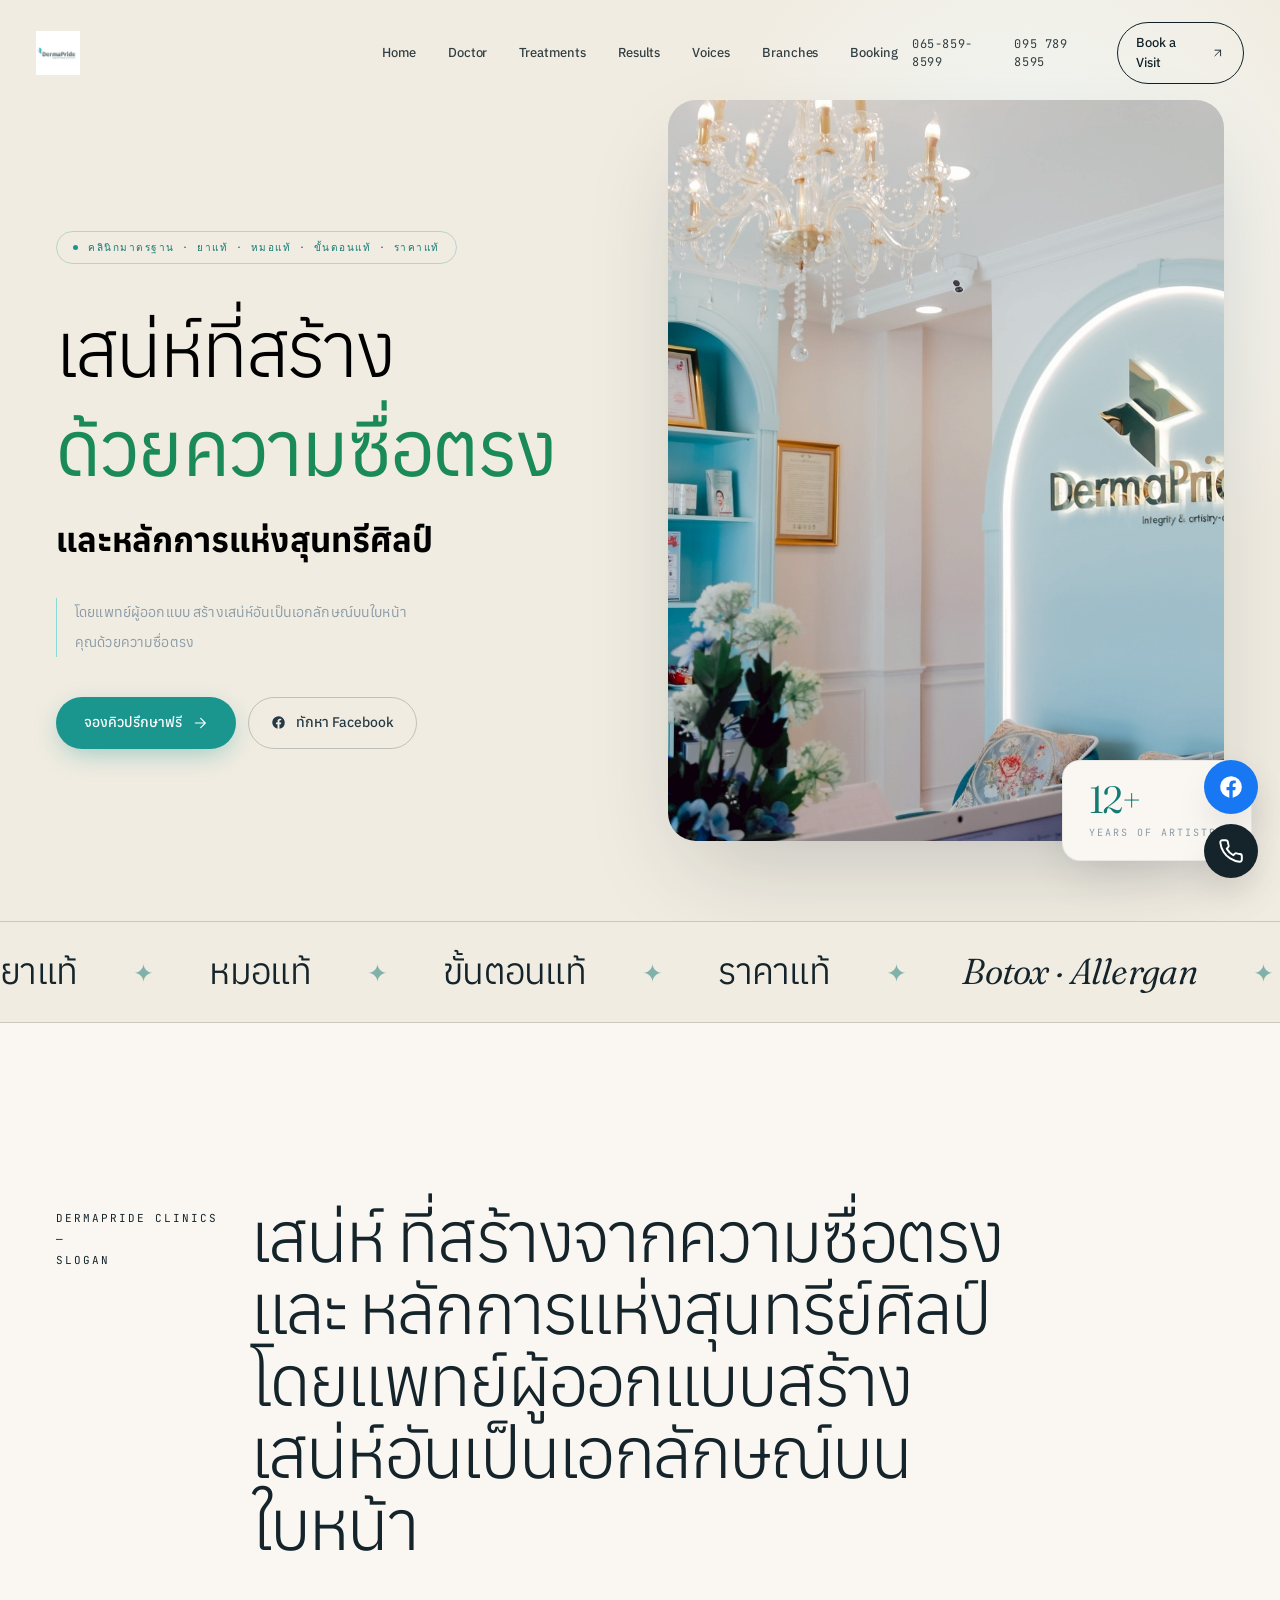
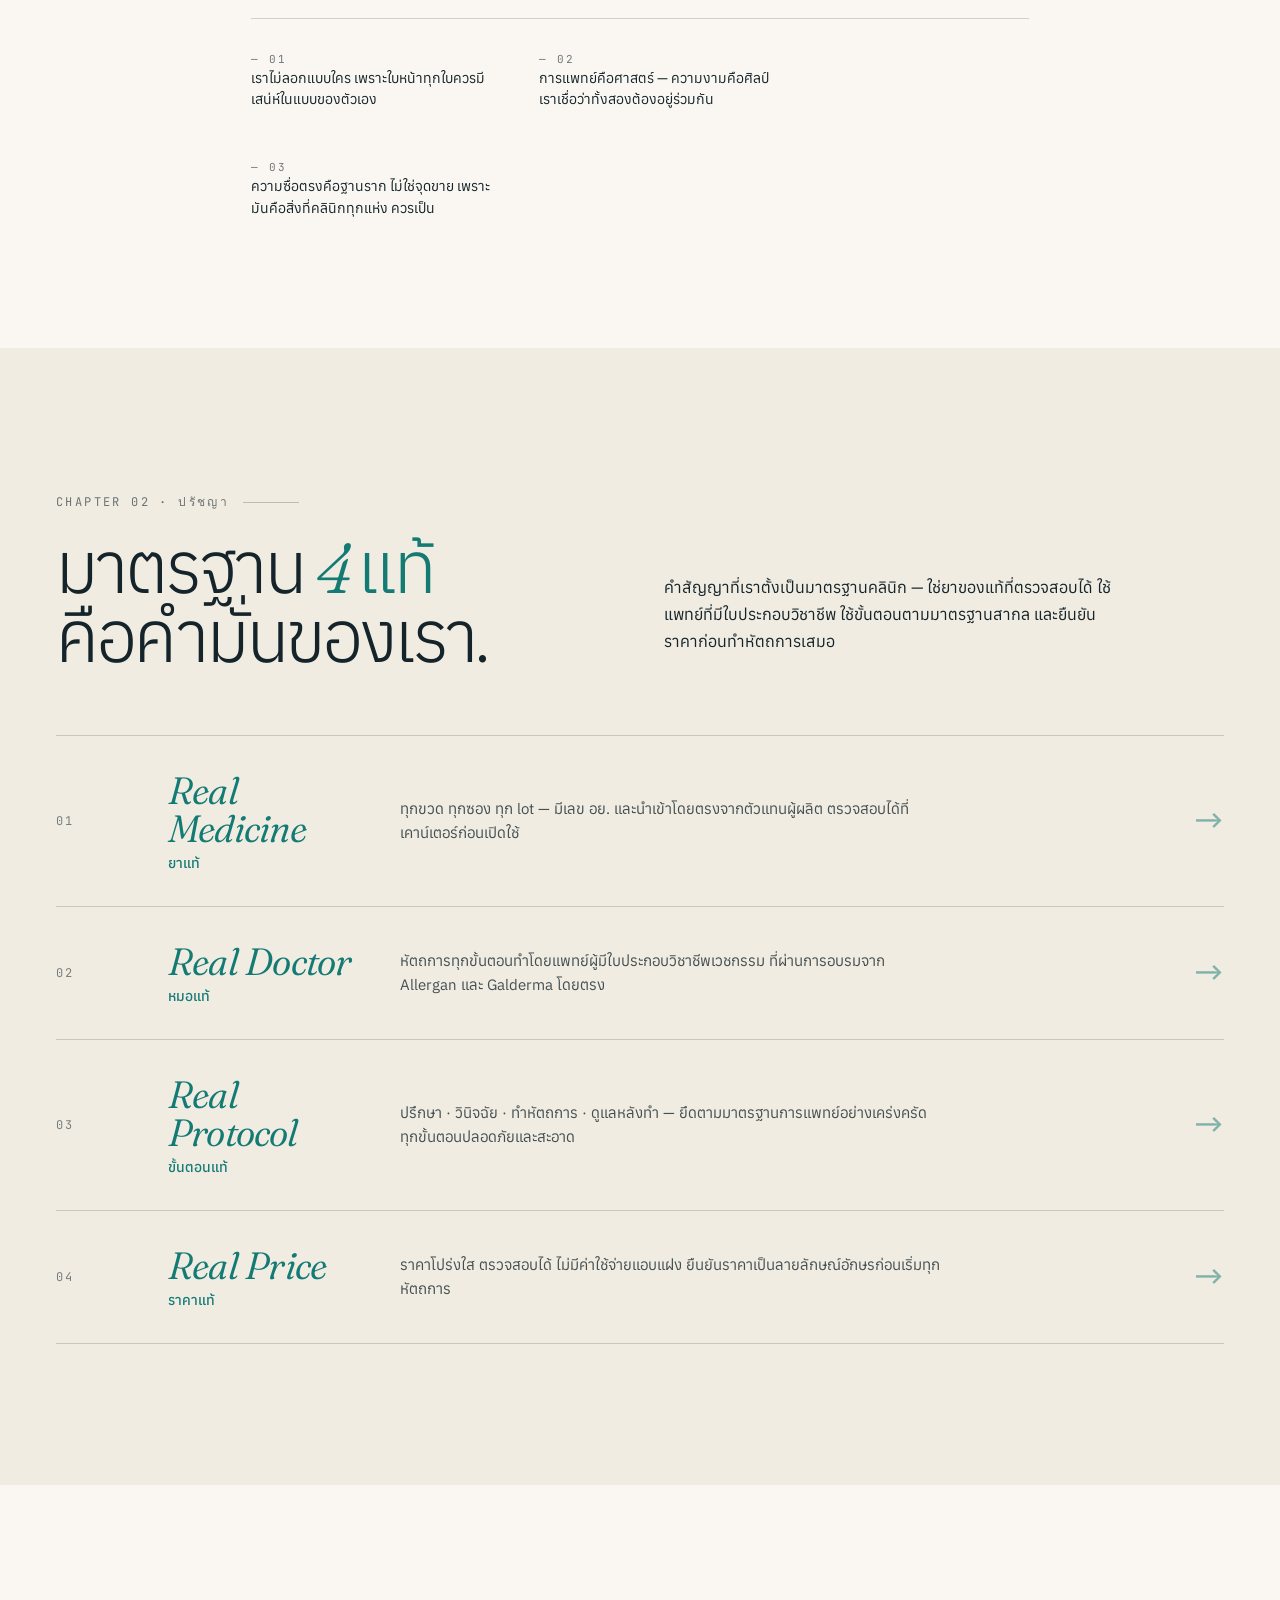
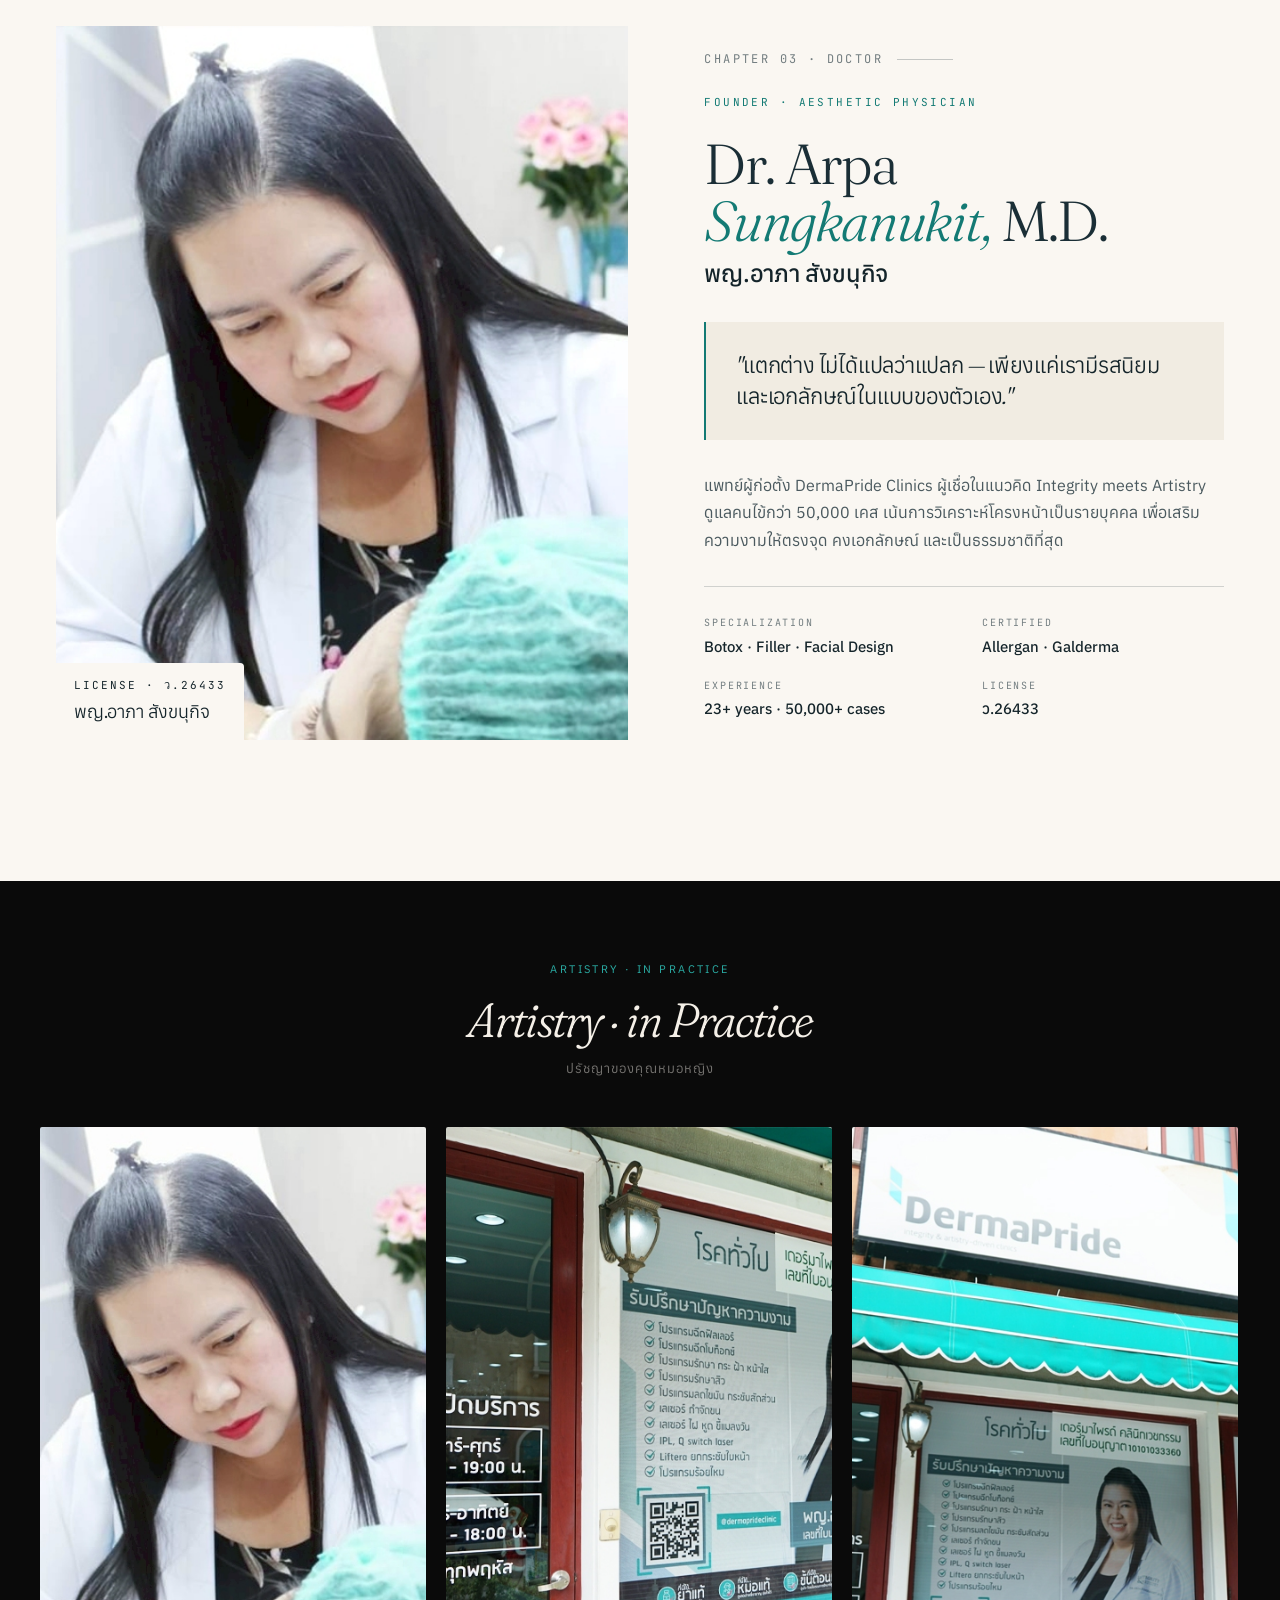
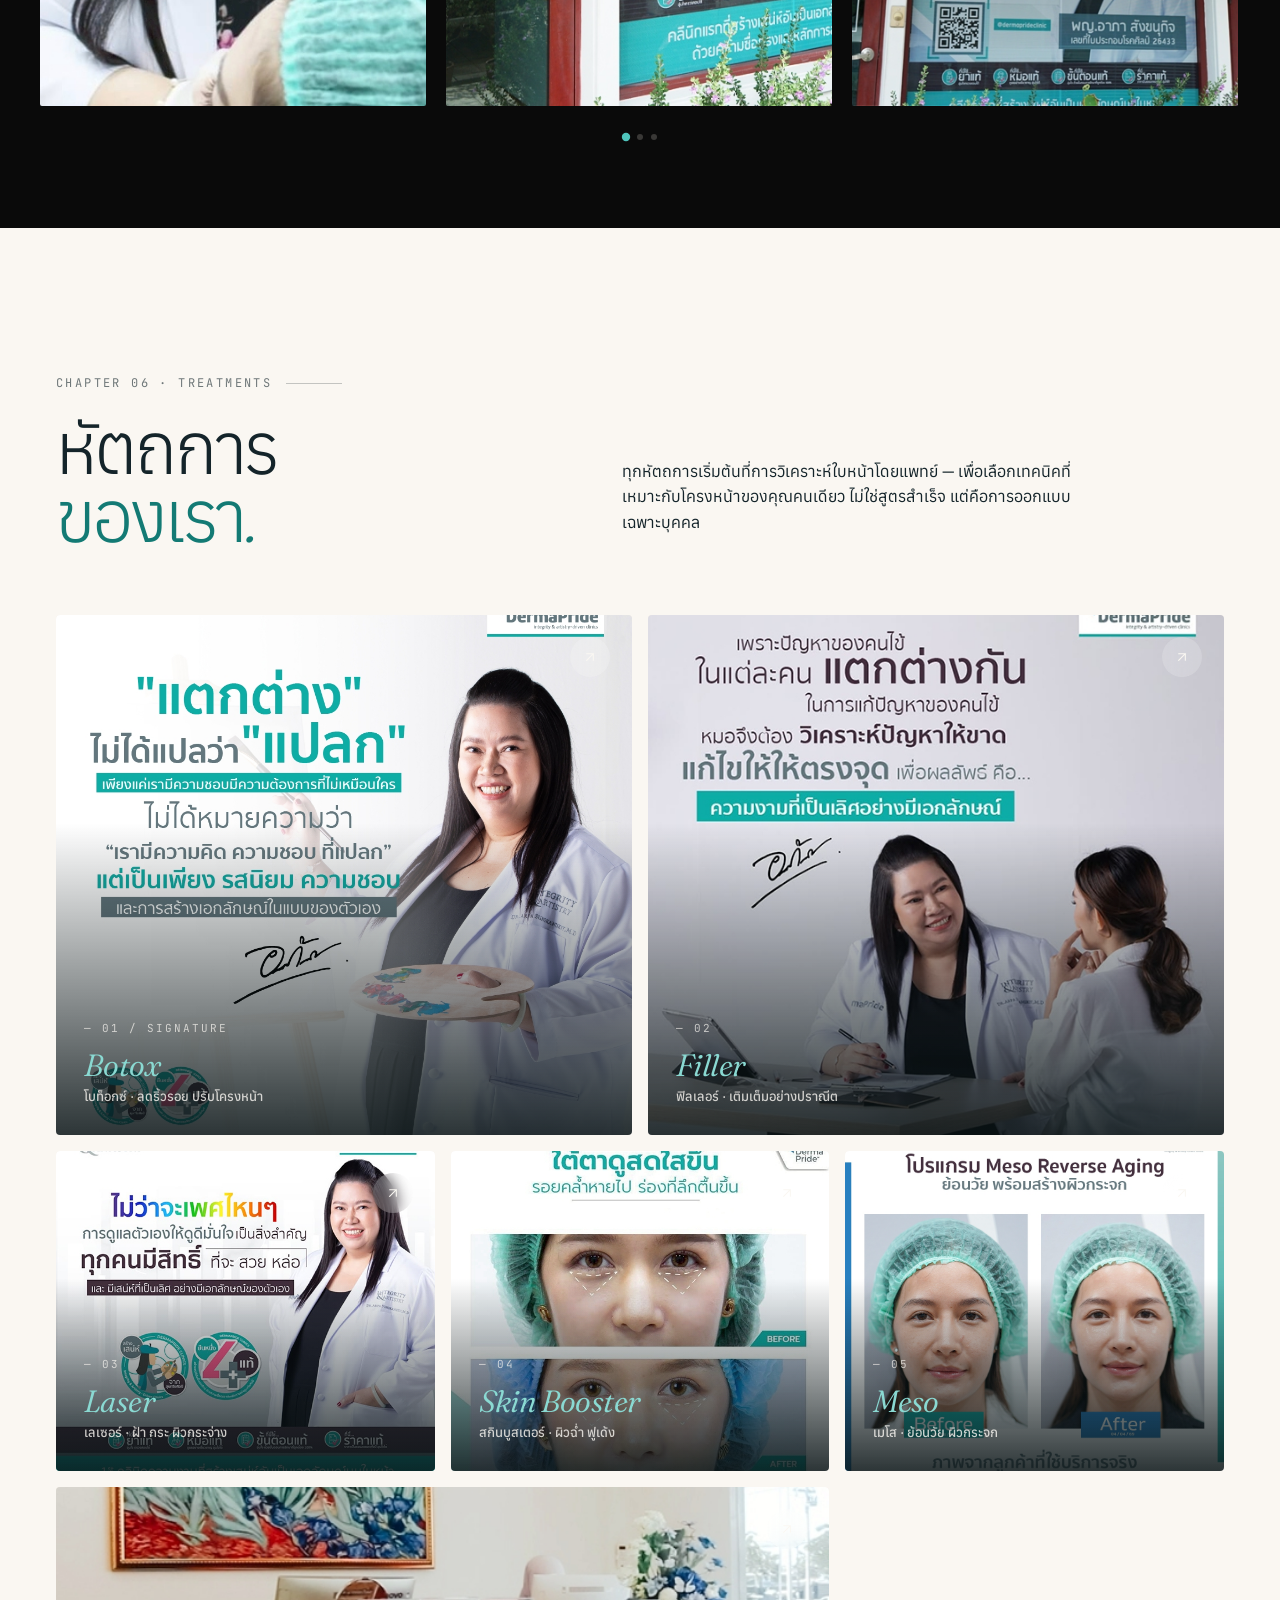
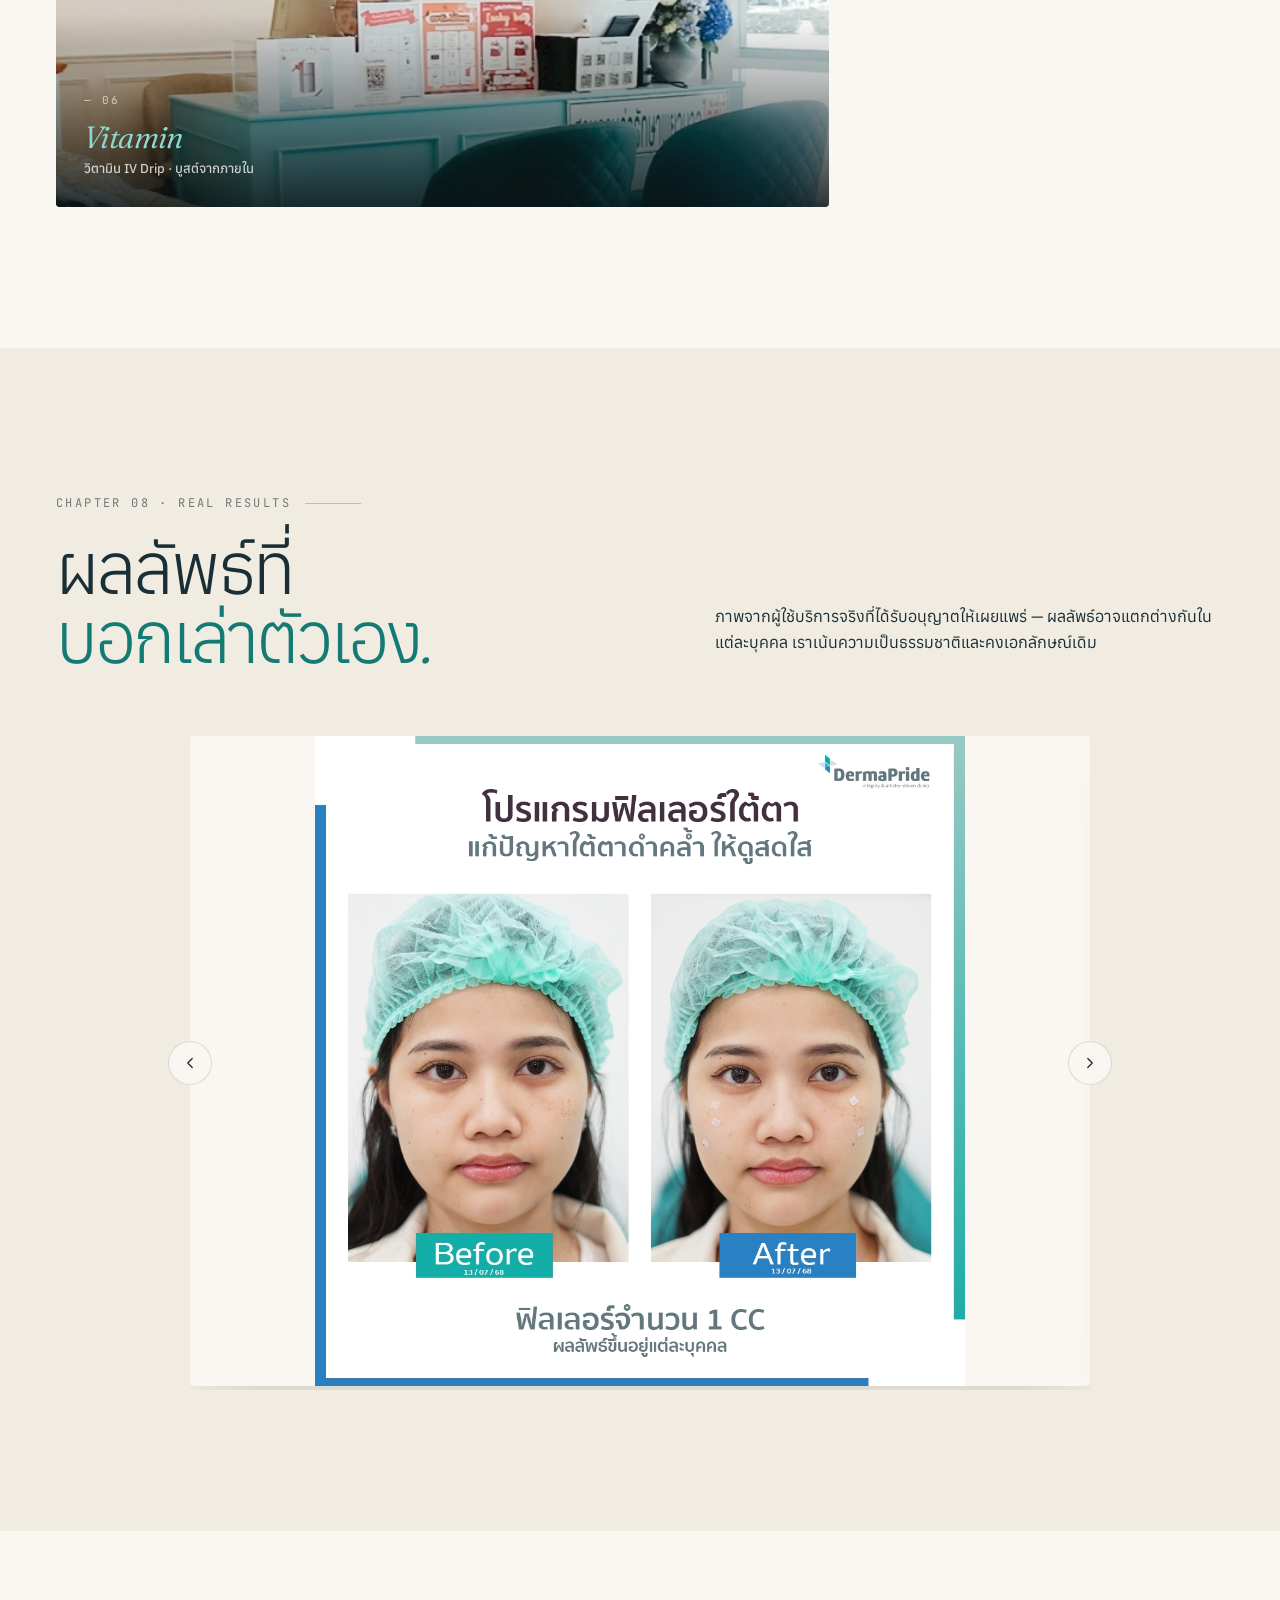
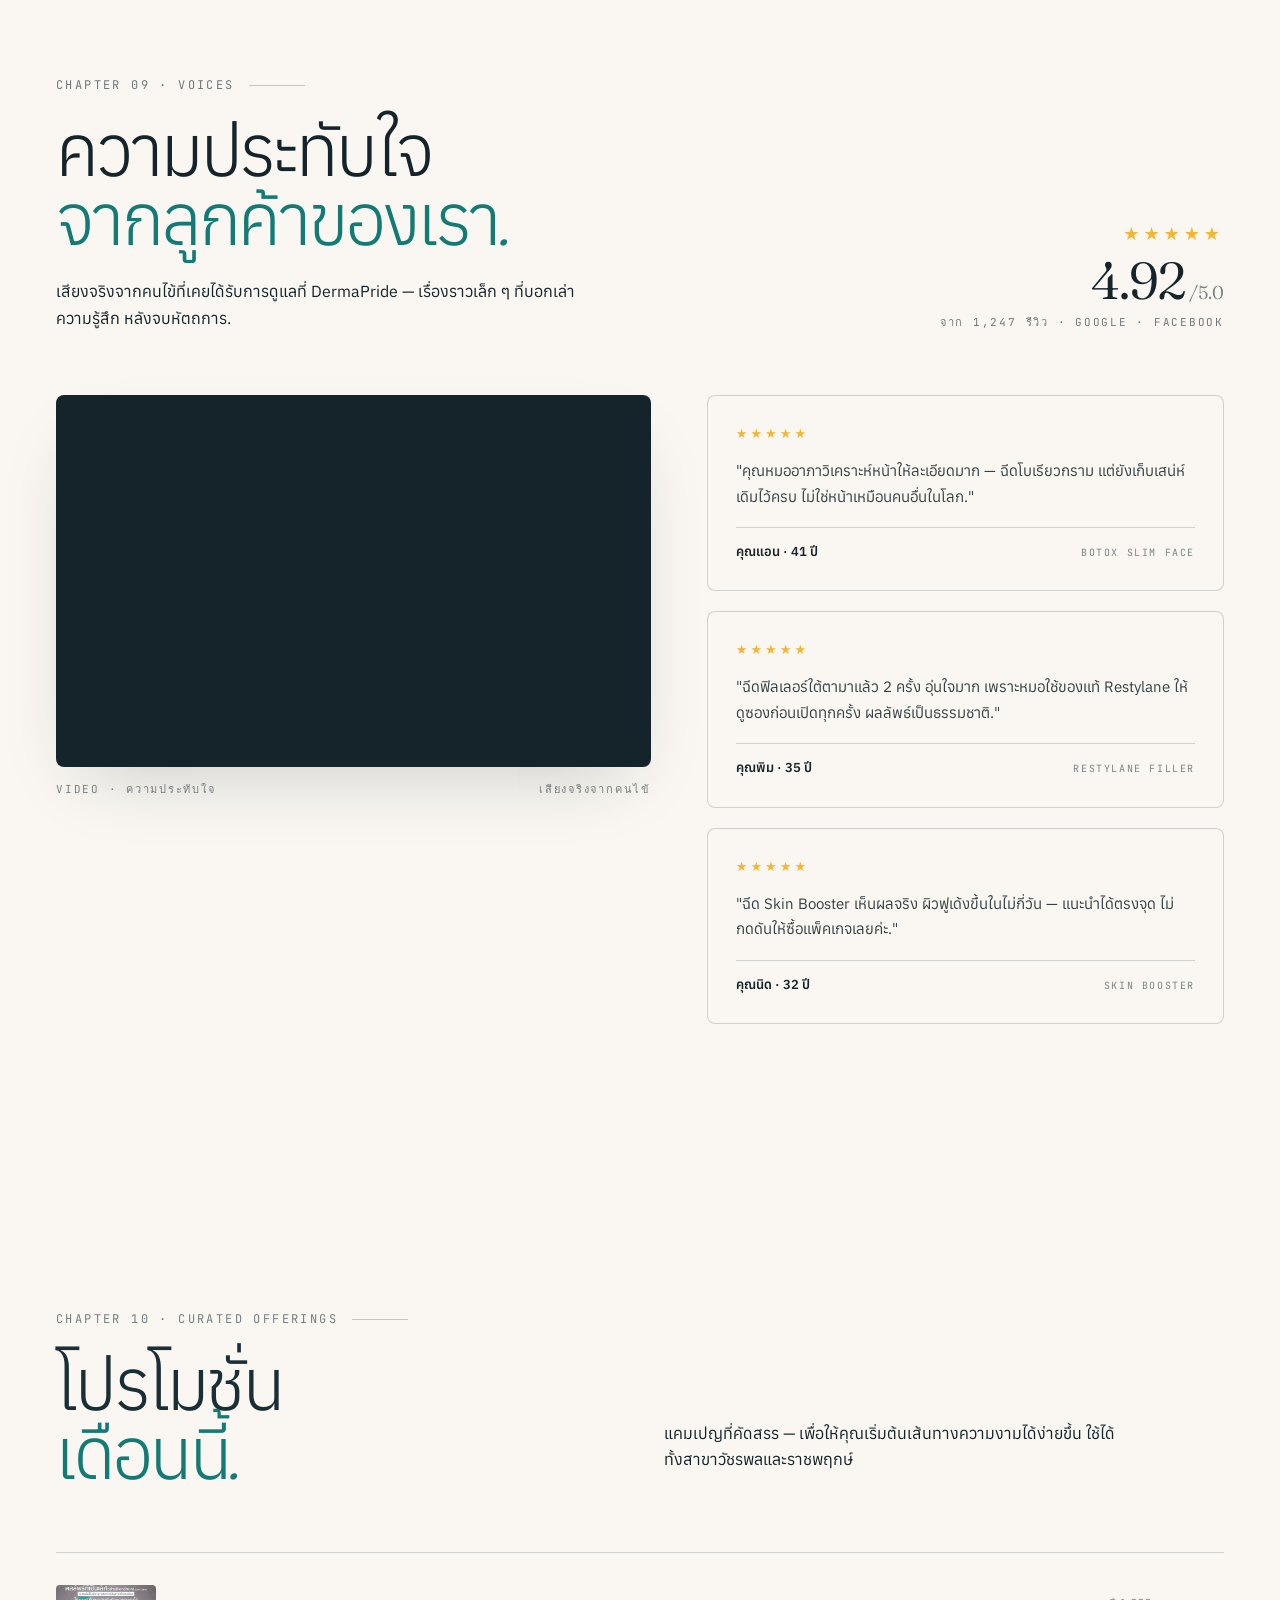
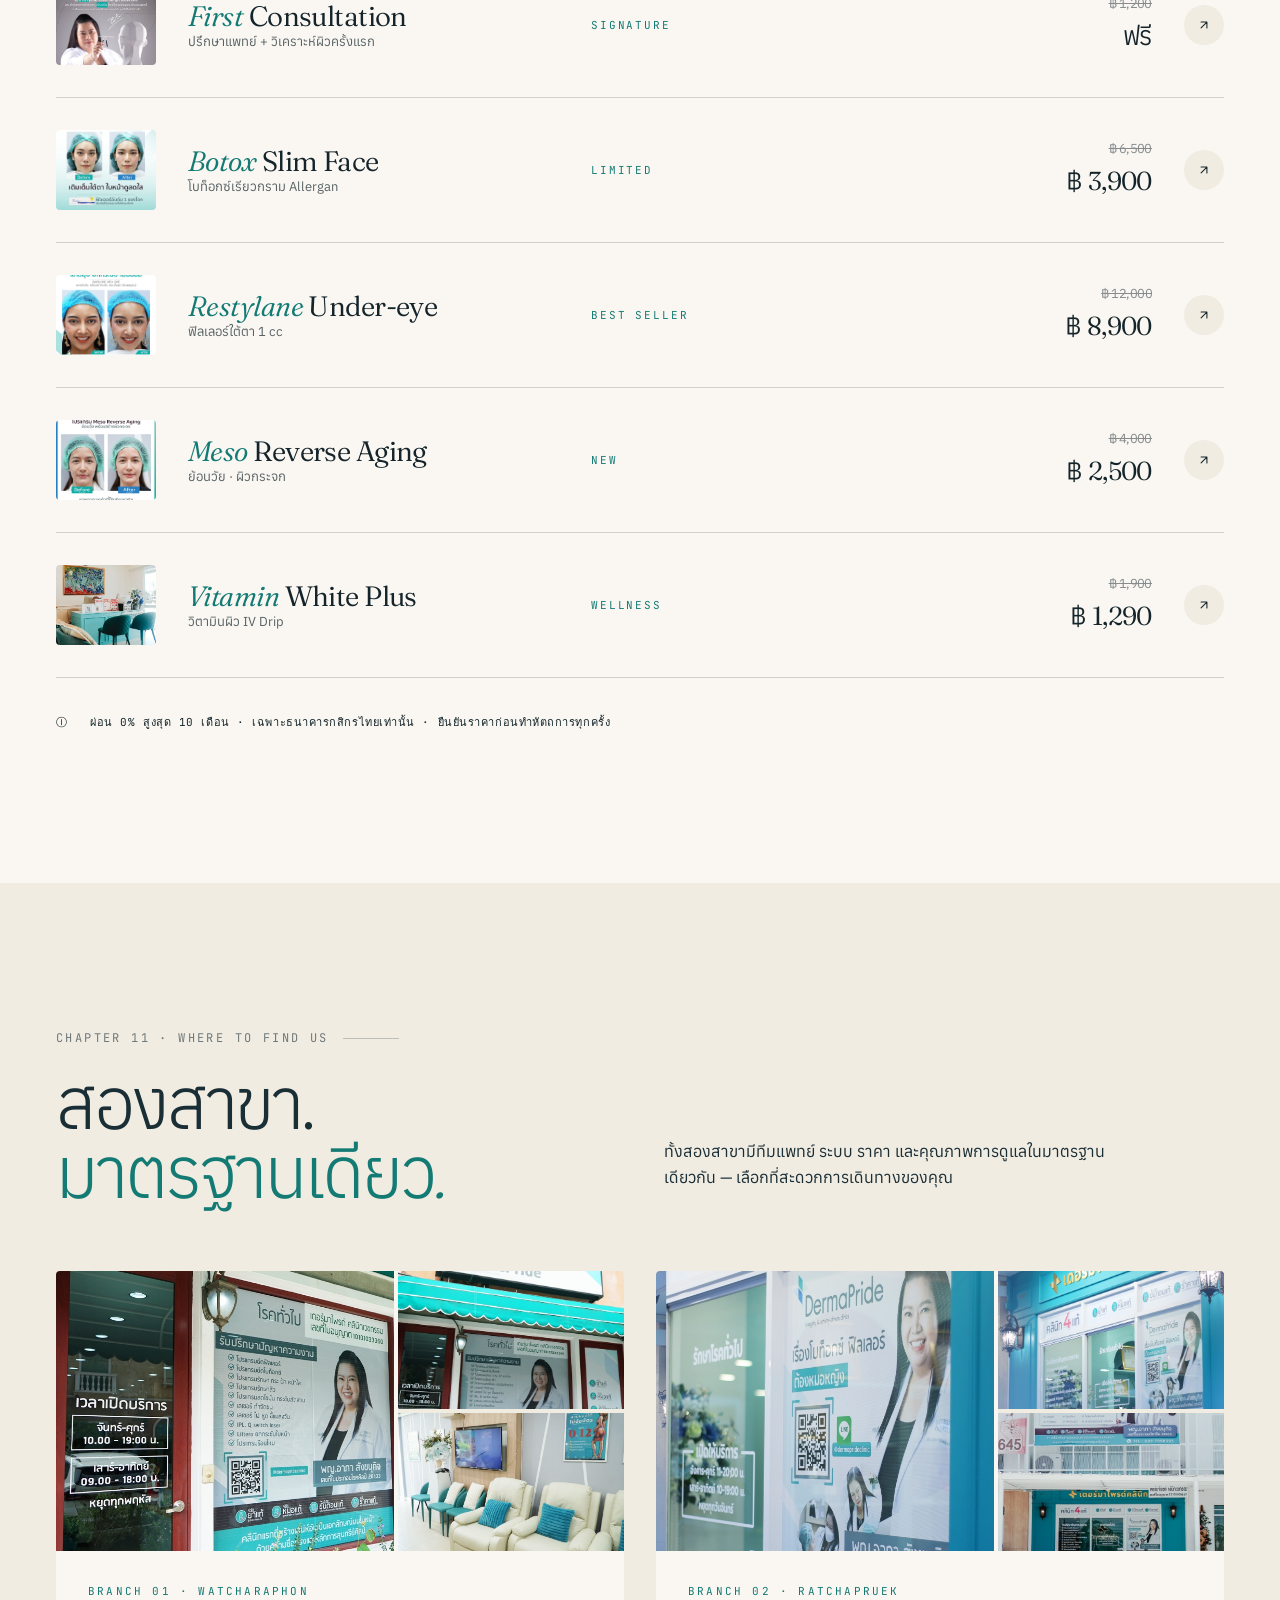
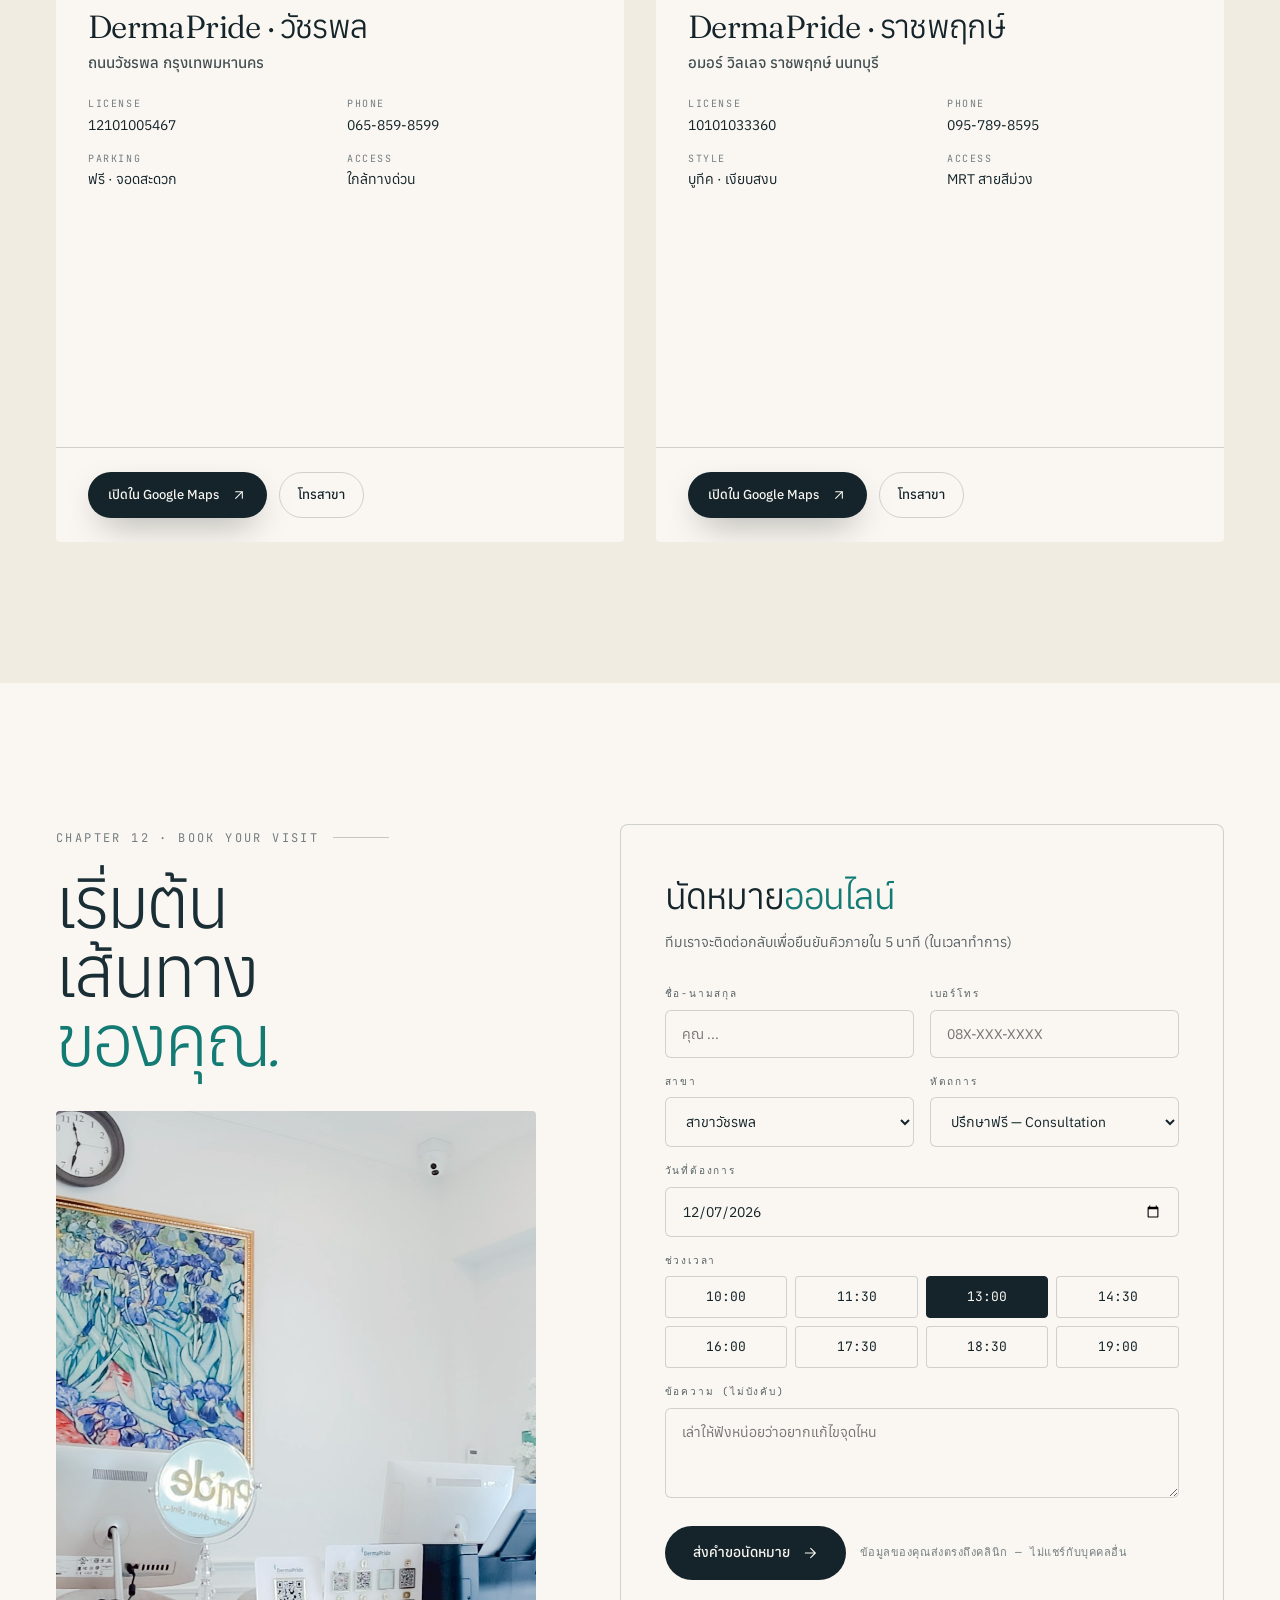
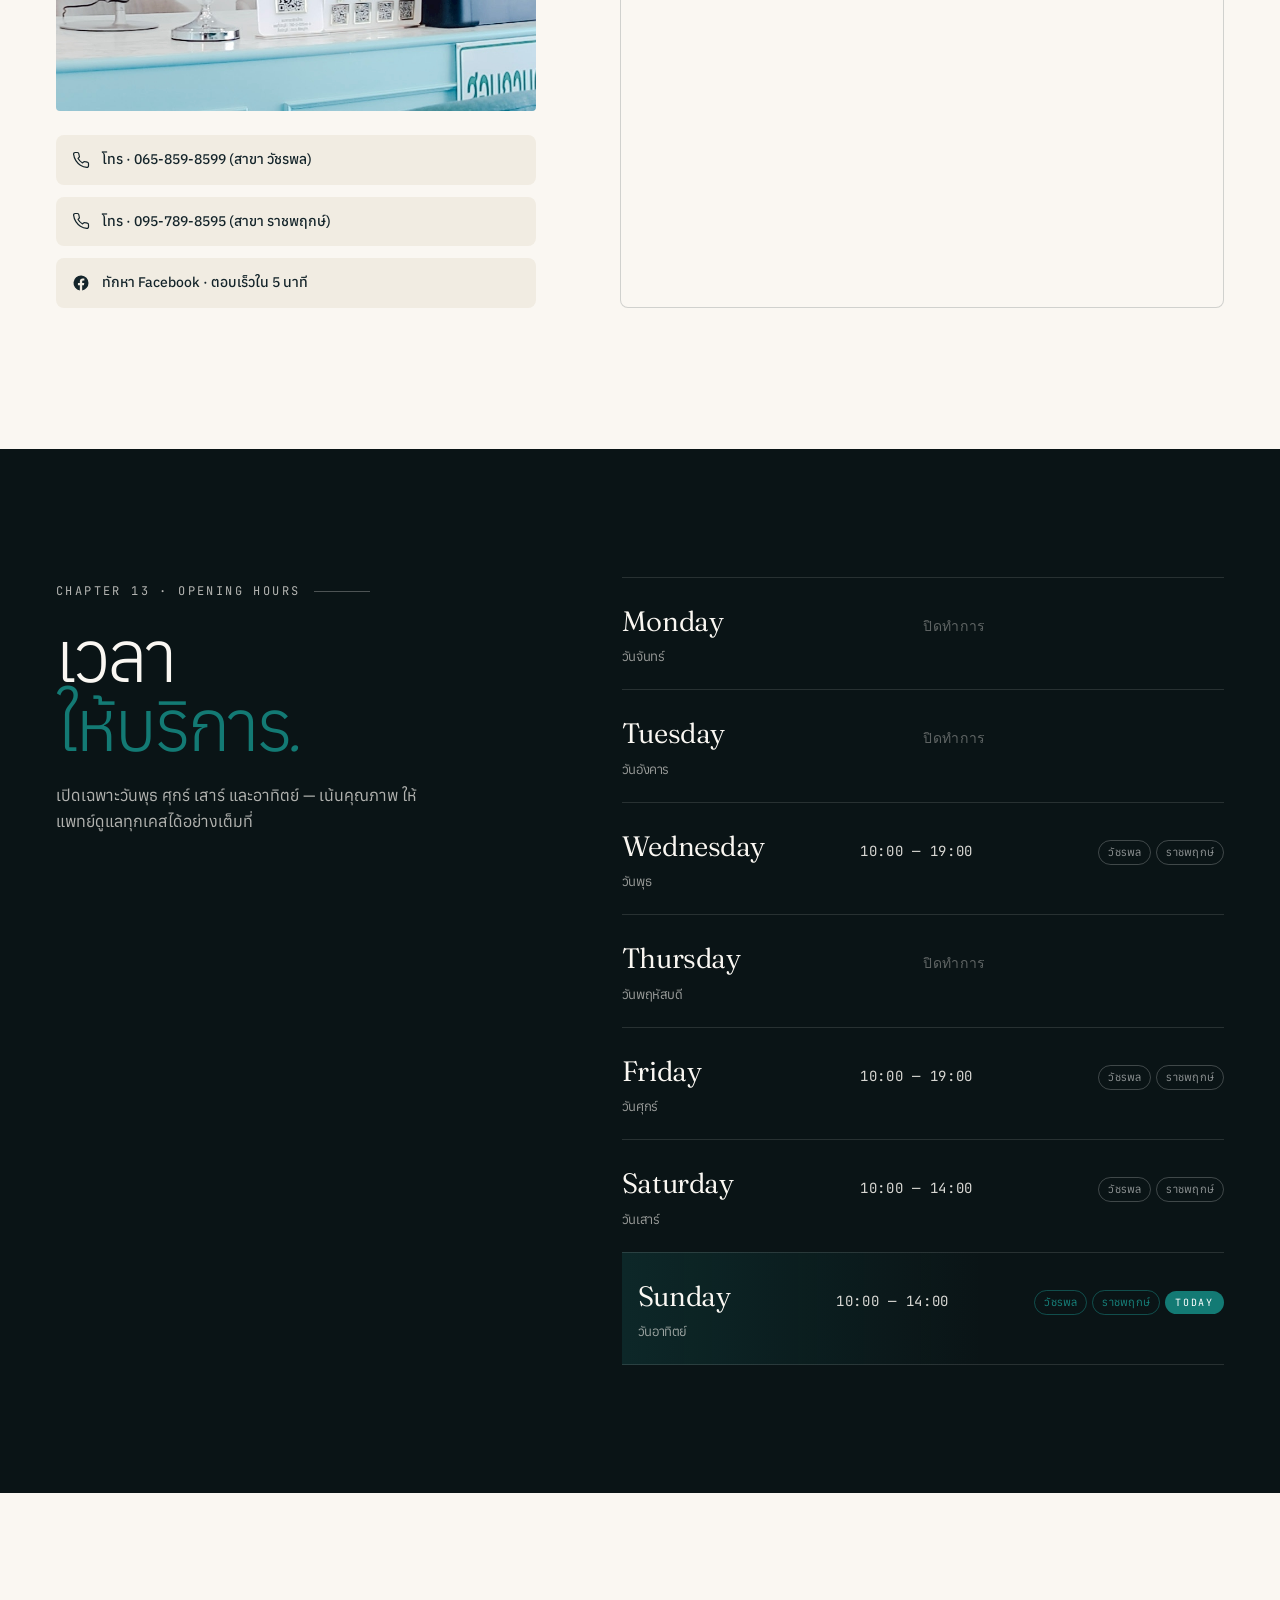
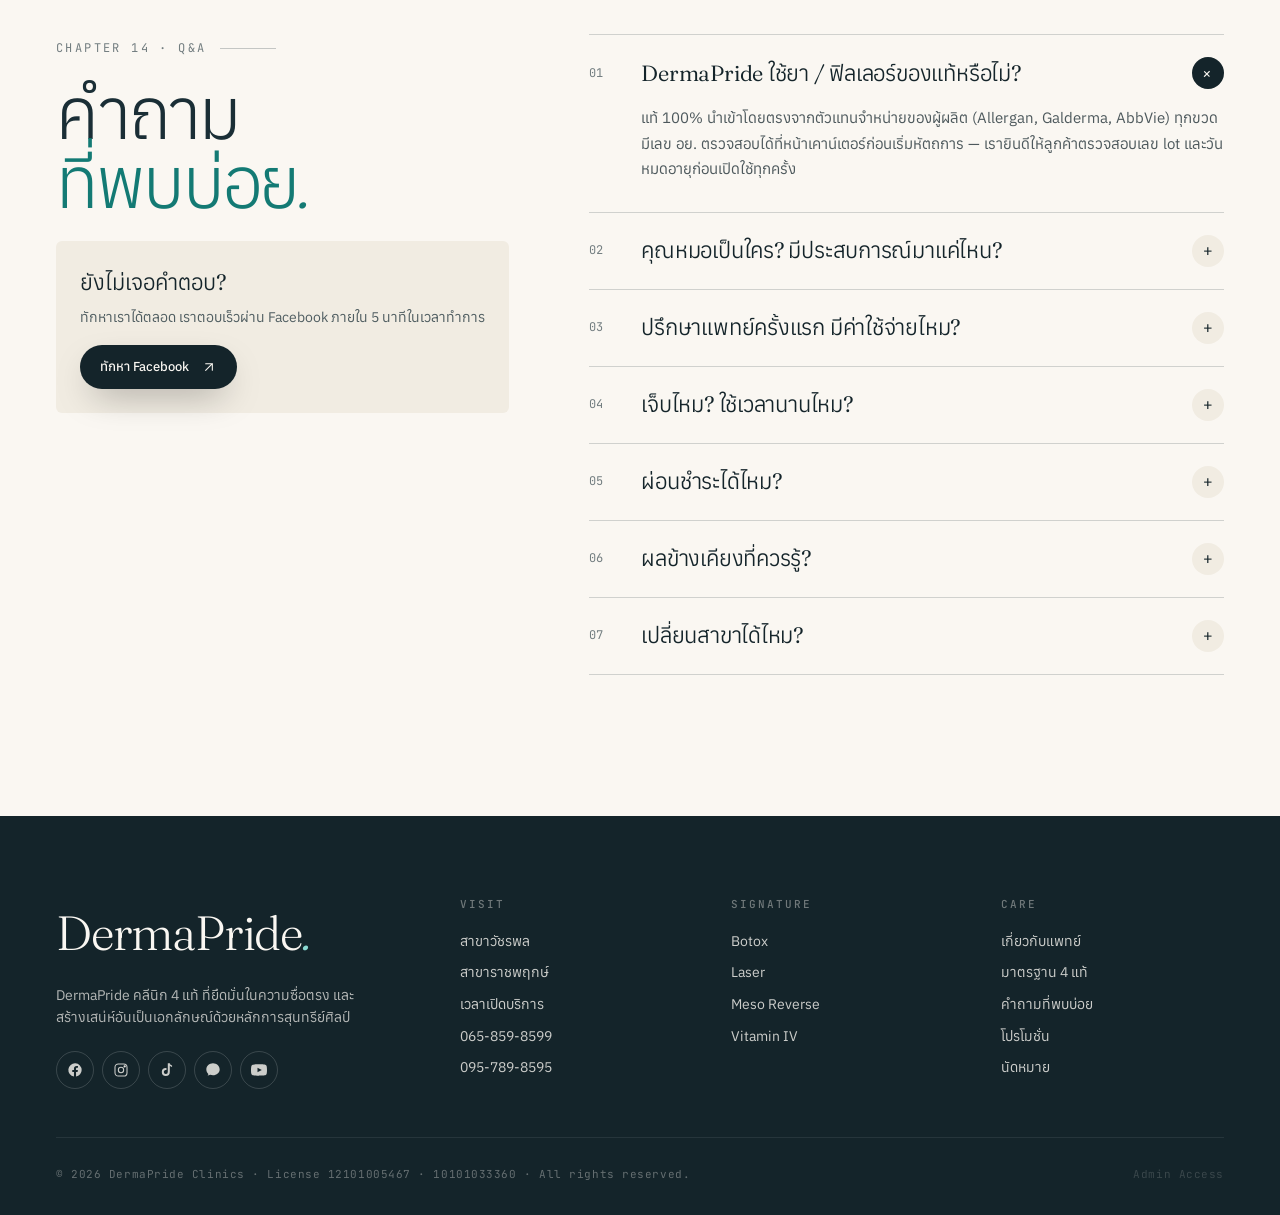
==== commit 34b2ce87: "fix: update clinic slogan content" ====
--- a/index.html
+++ b/index.html
@@ -124,9 +124,8 @@
       </div>
 
       <h2 data-veil data-veil-delay="1">
-        เสน่ห์ ที่สร้างจากความซื่อตรง และหลักการแห่งสุนทรียศิลป์<br>
-        โดยแพทย์ผู้ออกแบบ<br>
-        สร้างเสน่ห์อันเป็นเอกลักษณ์บนใบหน้าคุณด้วยความซื่อตรง
+        เสน่ห์ ที่สร้างจากความซื่อตรง และ หลักการแห่งสุนทรีย์ศิลป์<br>
+        โดยแพทย์ผู้ออกแบบสร้างเสน่ห์อันเป็นเอกลักษณ์บนใบหน้า
       </h2>
 
       <div class="dpe-manifesto-foot">
@@ -792,15 +791,23 @@
     if (!hours.length) return;
     const tagFor = (bV, bR) => {
       let t = '';
-      if (bV === true) t += '<span class="branch-tag">วัชรพล</span>';
-      if (bR === true) t += '<span class="branch-tag">ราชพฤกษ์</span>';
+      if (bV === true || bV === 'true') t += '<span class="branch-tag">วัชรพล</span>';
+      if (bR === true || bR === 'true') t += '<span class="branch-tag">ราชพฤกษ์</span>';
       return t;
     };
     list.innerHTML = hours.map((h, i) => {
-      const dayIdx = ({ Sunday:0, Monday:1, Tuesday:2, Wednesday:3, Thursday:4, Friday:5, Saturday:6 })[h.day] ?? '';
-
-      // Scenario 1: Closed
-      if (h.closed === true) {
+      const dayIdx = ({
+        Sunday:0, 'วันอาทิตย์':0,
+        Monday:1, 'วันจันทร์':1,
+        Tuesday:2, 'วันอังคาร':2,
+        Wednesday:3, 'วันพุธ':3,
+        Thursday:4, 'วันพฤหัสบดี':4,
+        Friday:5, 'วันศุกร์':5,
+        Saturday:6, 'วันเสาร์':6
+      })[h.day] ?? '';
+
+      // Scenario 1: Closed (boolean or string)
+      if (h.closed === true || h.closed === 'true') {
         return `<div class="dpe-hour-row is-closed" data-day="${dayIdx}">
           <div class="day">${h.day}<span class="th">${h.th || ''}</span></div>
           <div class="time">ปิดทำการ</div>
@@ -808,8 +815,8 @@
         </div>`;
       }
 
-      // Scenario 2: Split shift — two rows for the same day
-      if (h.isSplit === true) {
+      // Scenario 2: Split shift — two rows for the same day (boolean, string, or numeric 1)
+      if (h.isSplit === true || h.isSplit === 'true' || h.isSplit === 1) {
         return `<div class="dpe-hour-row is-split-primary" data-day="${dayIdx}">
             <div class="day">${h.day}<span class="th">${h.th || ''}</span></div>
             <div class="time">${h.open || ''} — ${h.close || ''}</div>
@@ -824,8 +831,8 @@
 
       // Scenario 3: Regular / legacy single shift (undefined treated as true)
       let tagsHTML = '';
-      if (h.branchV === true || h.branchV === undefined) tagsHTML += '<span class="branch-tag">วัชรพล</span>';
-      if (h.branchR === true || h.branchR === undefined) tagsHTML += '<span class="branch-tag">ราชพฤกษ์</span>';
+      if (h.branchV === true || h.branchV === 'true' || h.branchV === undefined) tagsHTML += '<span class="branch-tag">วัชรพล</span>';
+      if (h.branchR === true || h.branchR === 'true' || h.branchR === undefined) tagsHTML += '<span class="branch-tag">ราชพฤกษ์</span>';
       return `<div class="dpe-hour-row" data-day="${dayIdx}">
         <div class="day">${h.day}<span class="th">${h.th || ''}</span></div>
         <div class="time">${h.open || ''} — ${h.close || ''}</div>
--- a/cms/admin.css
+++ b/cms/admin.css
@@ -424,12 +424,13 @@
 /* ---------- Hours editor ---------- */
 .cms-hours-grid {
   display: grid;
-  grid-template-columns: 1.3fr 1.3fr 1fr 1fr 70px 90px 70px;
+  grid-template-columns: 1.3fr 1.3fr 1fr 1fr 70px 90px 70px 90px;
   gap: 10px;
   align-items: center;
   padding: 8px 4px;
 }
-.cms-hours-grid.cms-hours-row + .cms-hours-row { border-top: 1px solid rgba(20,36,42,0.06); }
+.cms-hours-grid.cms-hours-row + .cms-hours-row,
+.cms-split-row + .cms-hours-row { border-top: 1px solid rgba(20,36,42,0.06); }
 .cms-hours-grid .head {
   font-family: 'JetBrains Mono', monospace;
   font-size: 10px; letter-spacing: 0.18em; text-transform: uppercase;
@@ -457,6 +458,35 @@
   user-select: none;
 }
 .cms-cb input { accent-color: #1A968F; cursor: pointer; }
+
+/* Split shift sub-row */
+.cms-split-row {
+  display: none;
+  align-items: center;
+  flex-wrap: wrap;
+  gap: 10px;
+  padding: 6px 4px 6px 18px;
+  background: rgba(26,150,143,0.06);
+  border-left: 3px solid #1A968F;
+  border-bottom: 1px solid rgba(20,36,42,0.06);
+}
+.cms-split-row.is-visible { display: flex; }
+.cms-split-label {
+  font-family: 'JetBrains Mono', monospace;
+  font-size: 10px; letter-spacing: 0.14em; text-transform: uppercase;
+  color: #1A968F; white-space: nowrap; min-width: 34px;
+}
+.cms-split-sep { color: rgba(20,36,42,0.4); font-size: 13px; }
+.cms-split-row input[type=time] {
+  padding: 8px 10px;
+  border: 1px solid rgba(20,36,42,0.14);
+  border-radius: 6px;
+  background: #FAF7F2;
+  font-family: 'Anuphan', sans-serif;
+  font-size: 13px; color: #14242A; outline: none;
+}
+.cms-split-row input[type=time]:focus { border-color: #1A968F; background: white; }
+.cms-split-row input:disabled { background: #F4F1EB; opacity: 0.4; cursor: not-allowed; }
 
 @media (max-width: 700px) {
   .cms-hours-grid { grid-template-columns: 1fr 1fr; row-gap: 4px; }
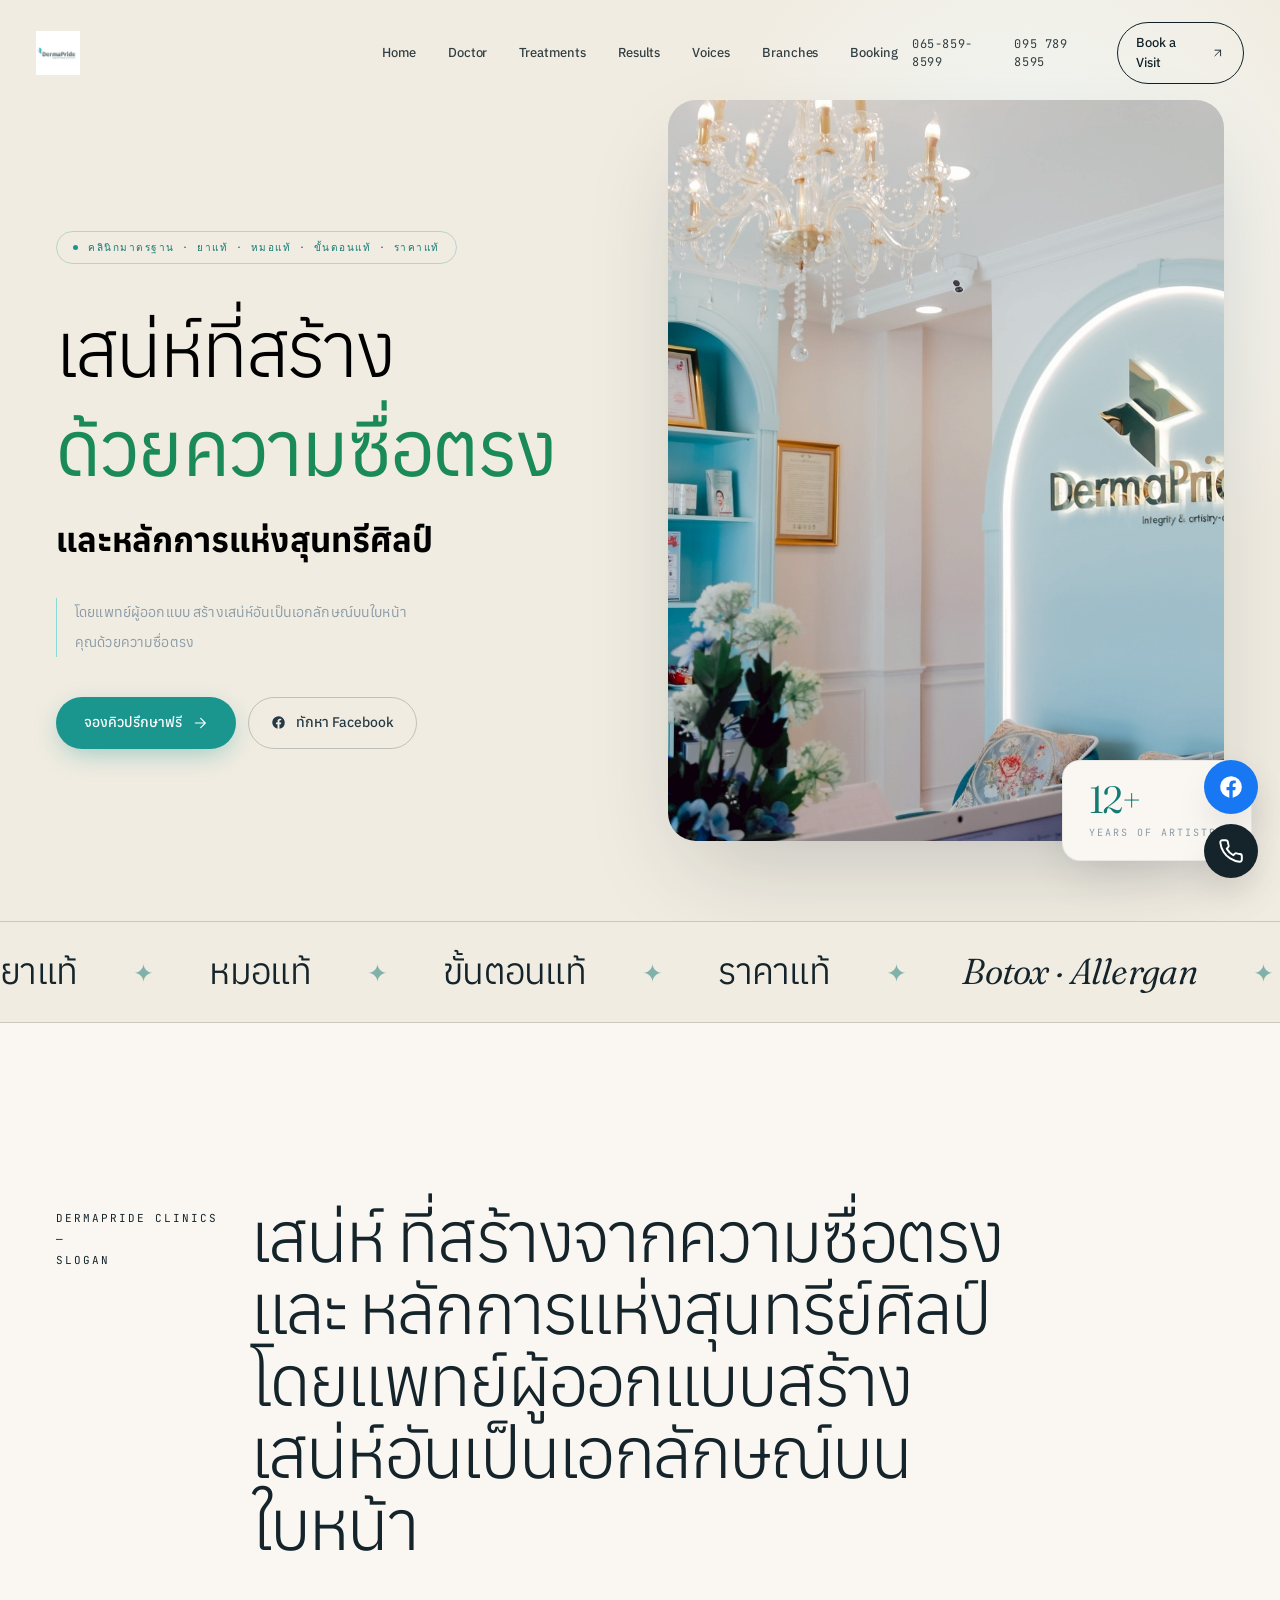
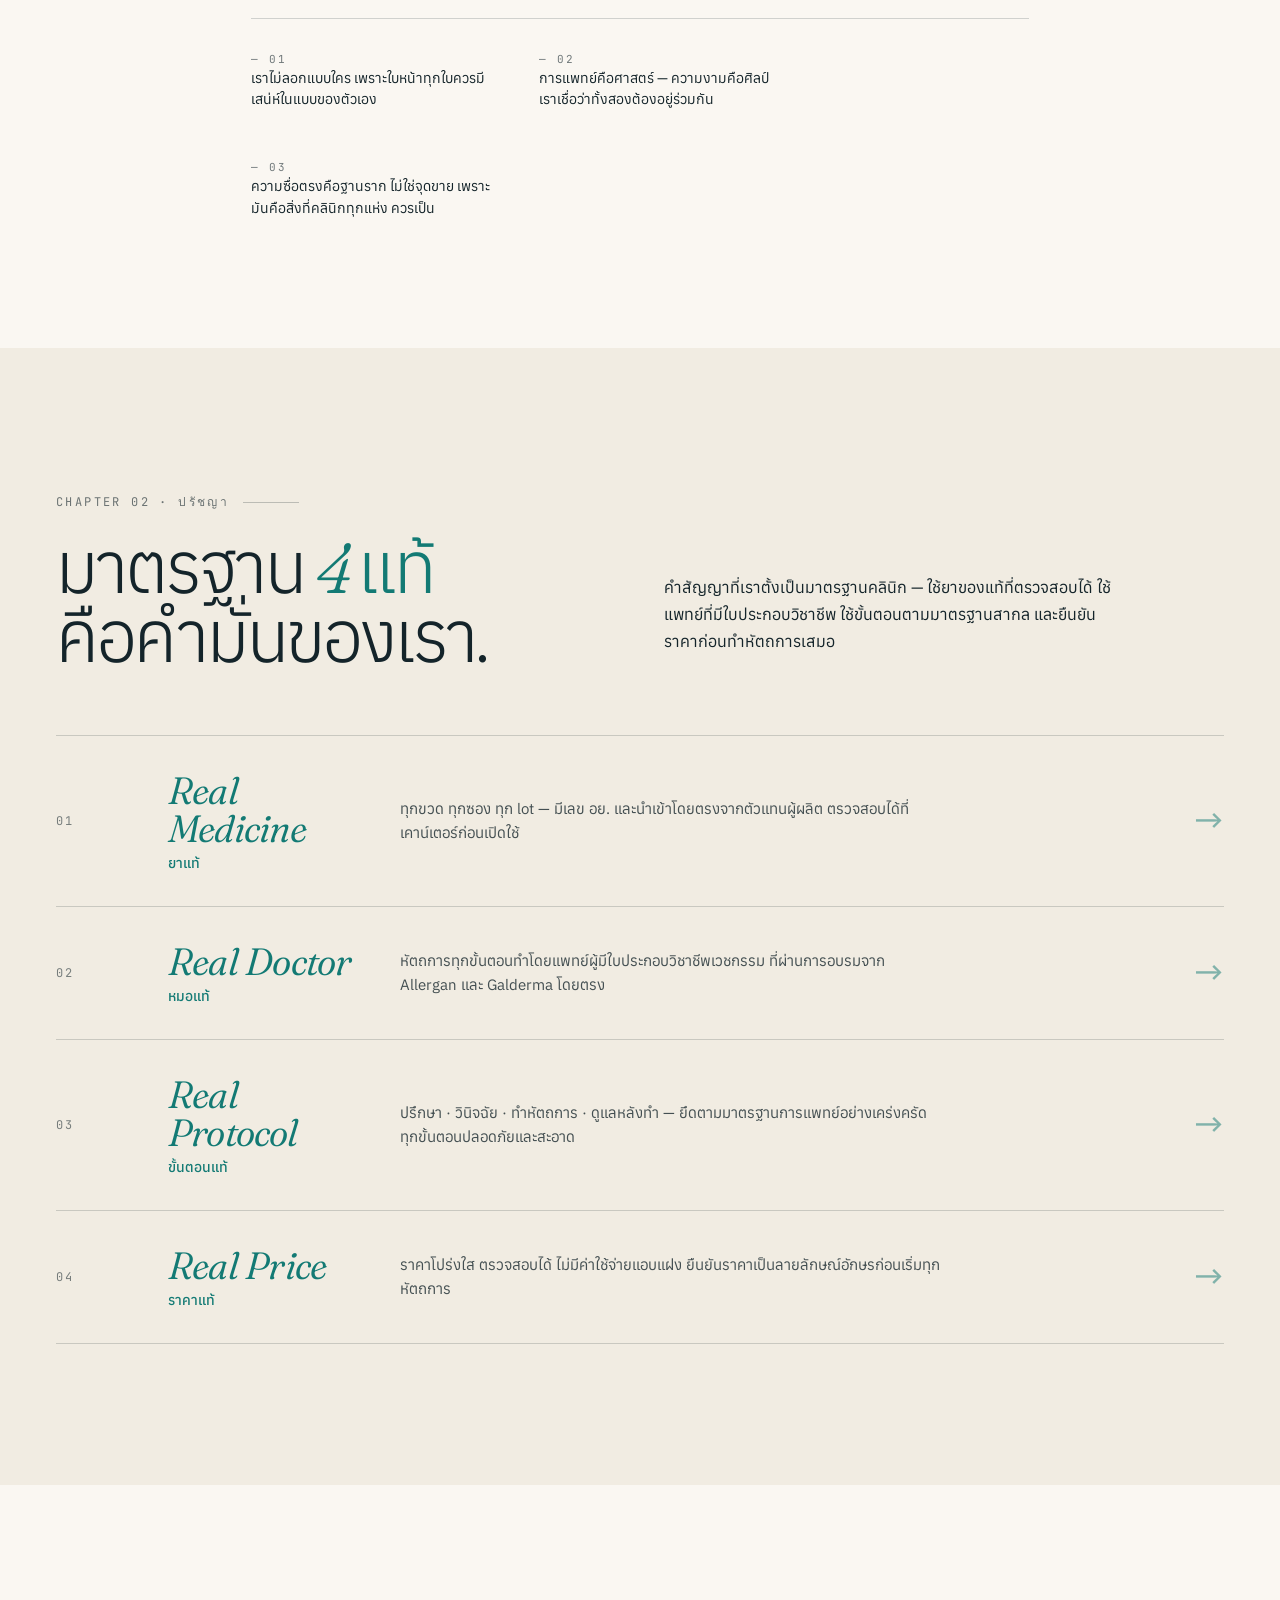
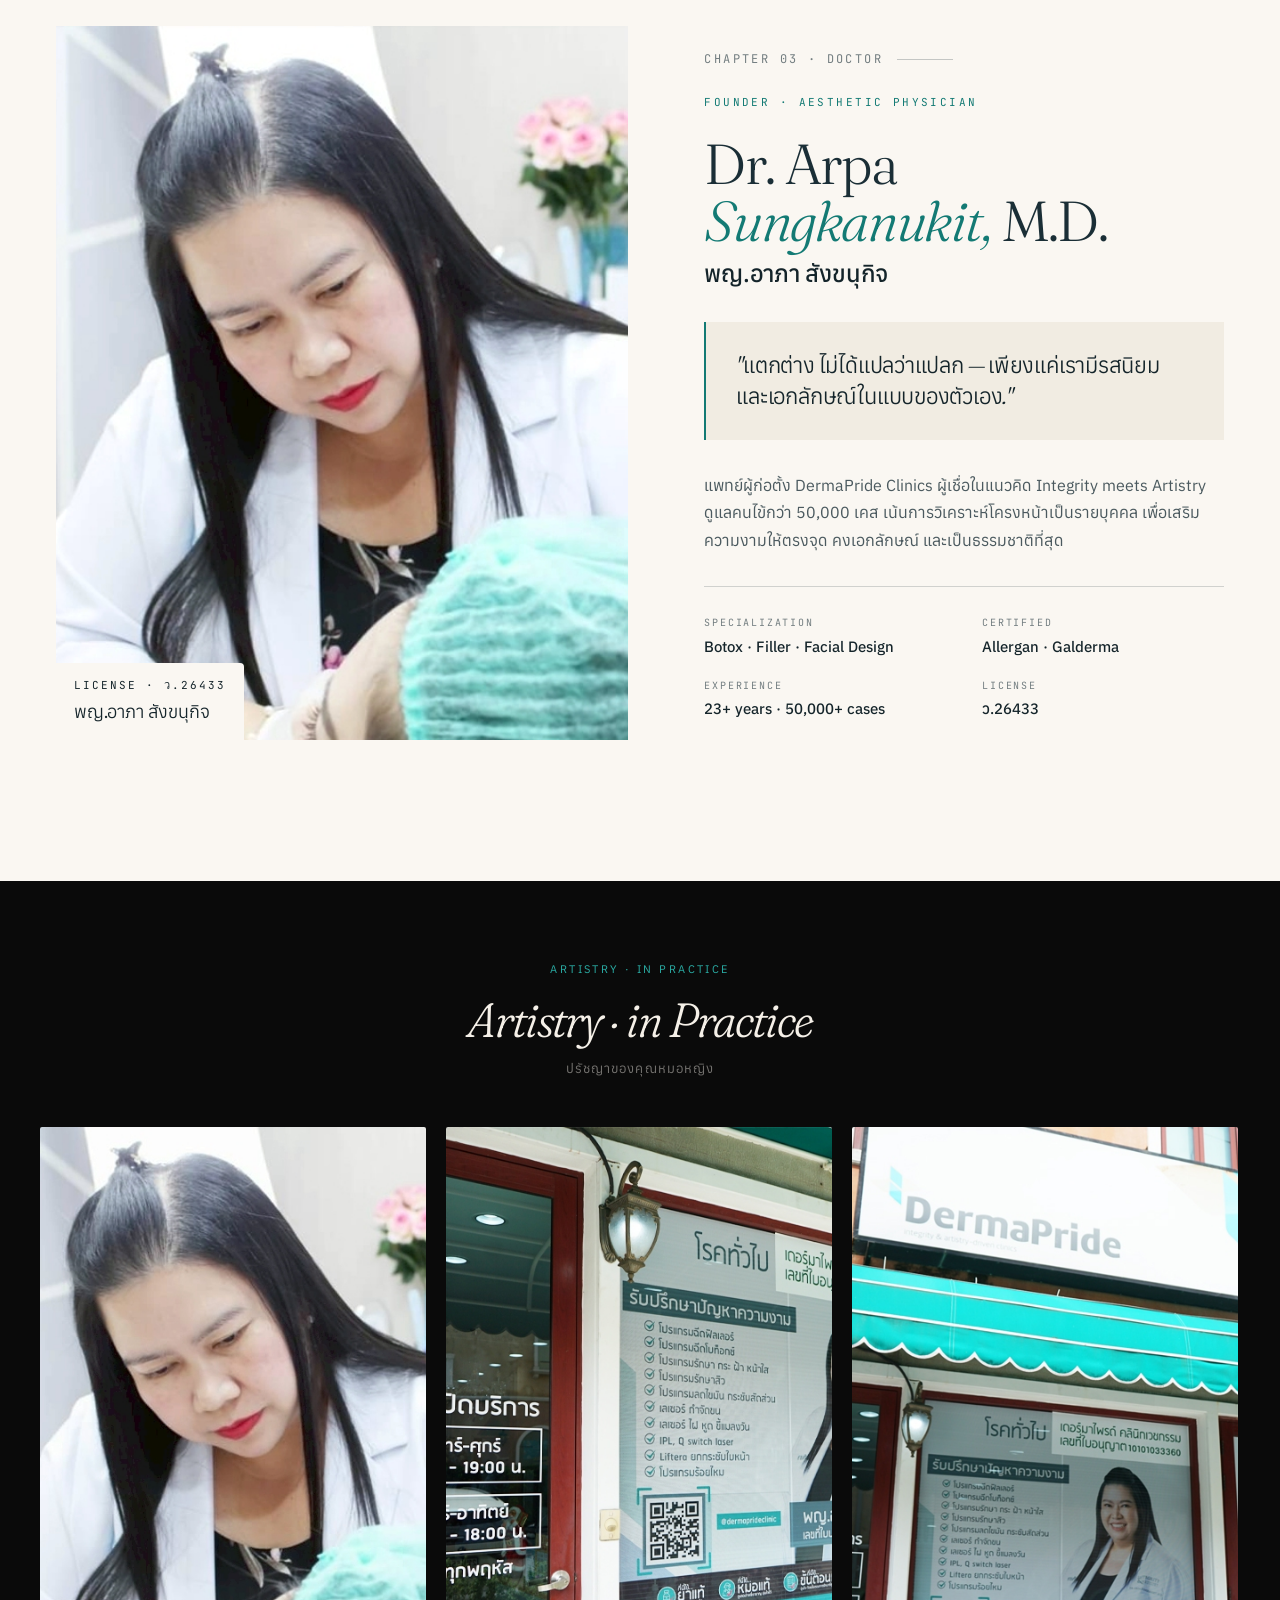
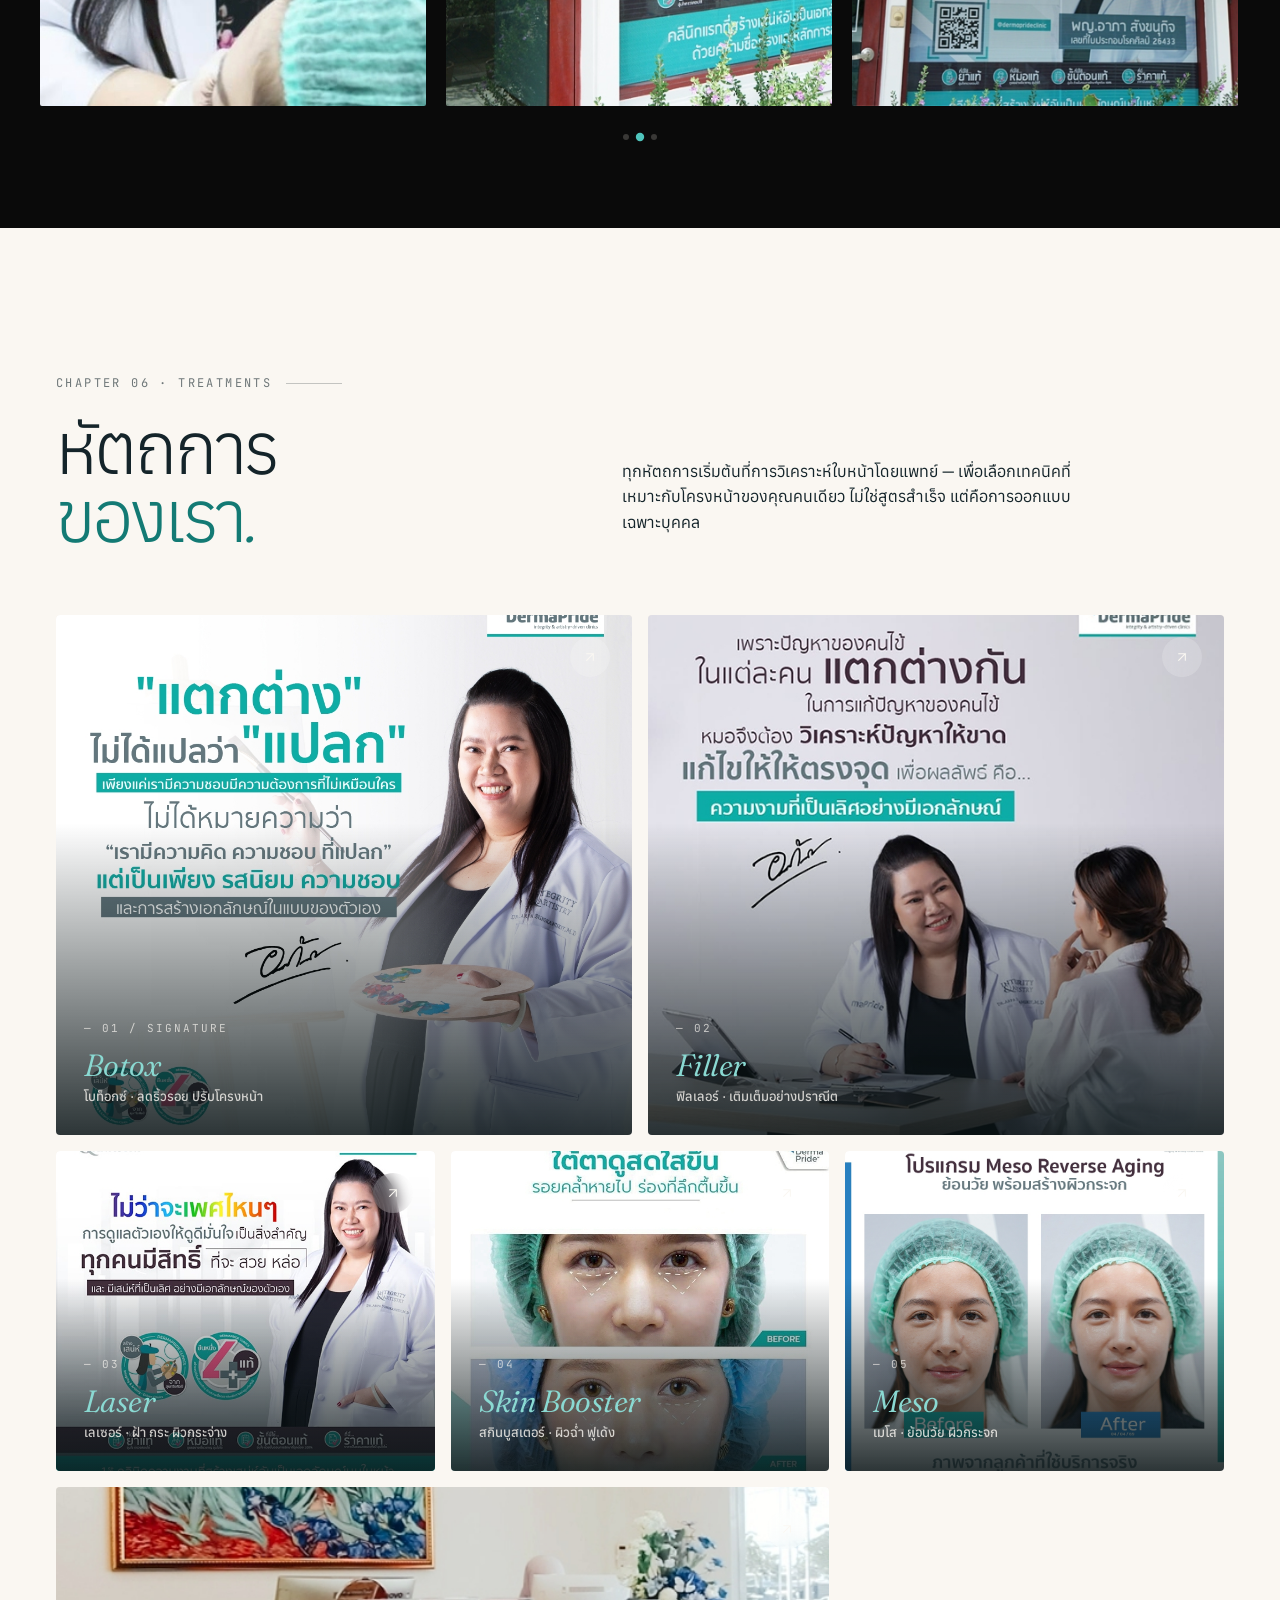
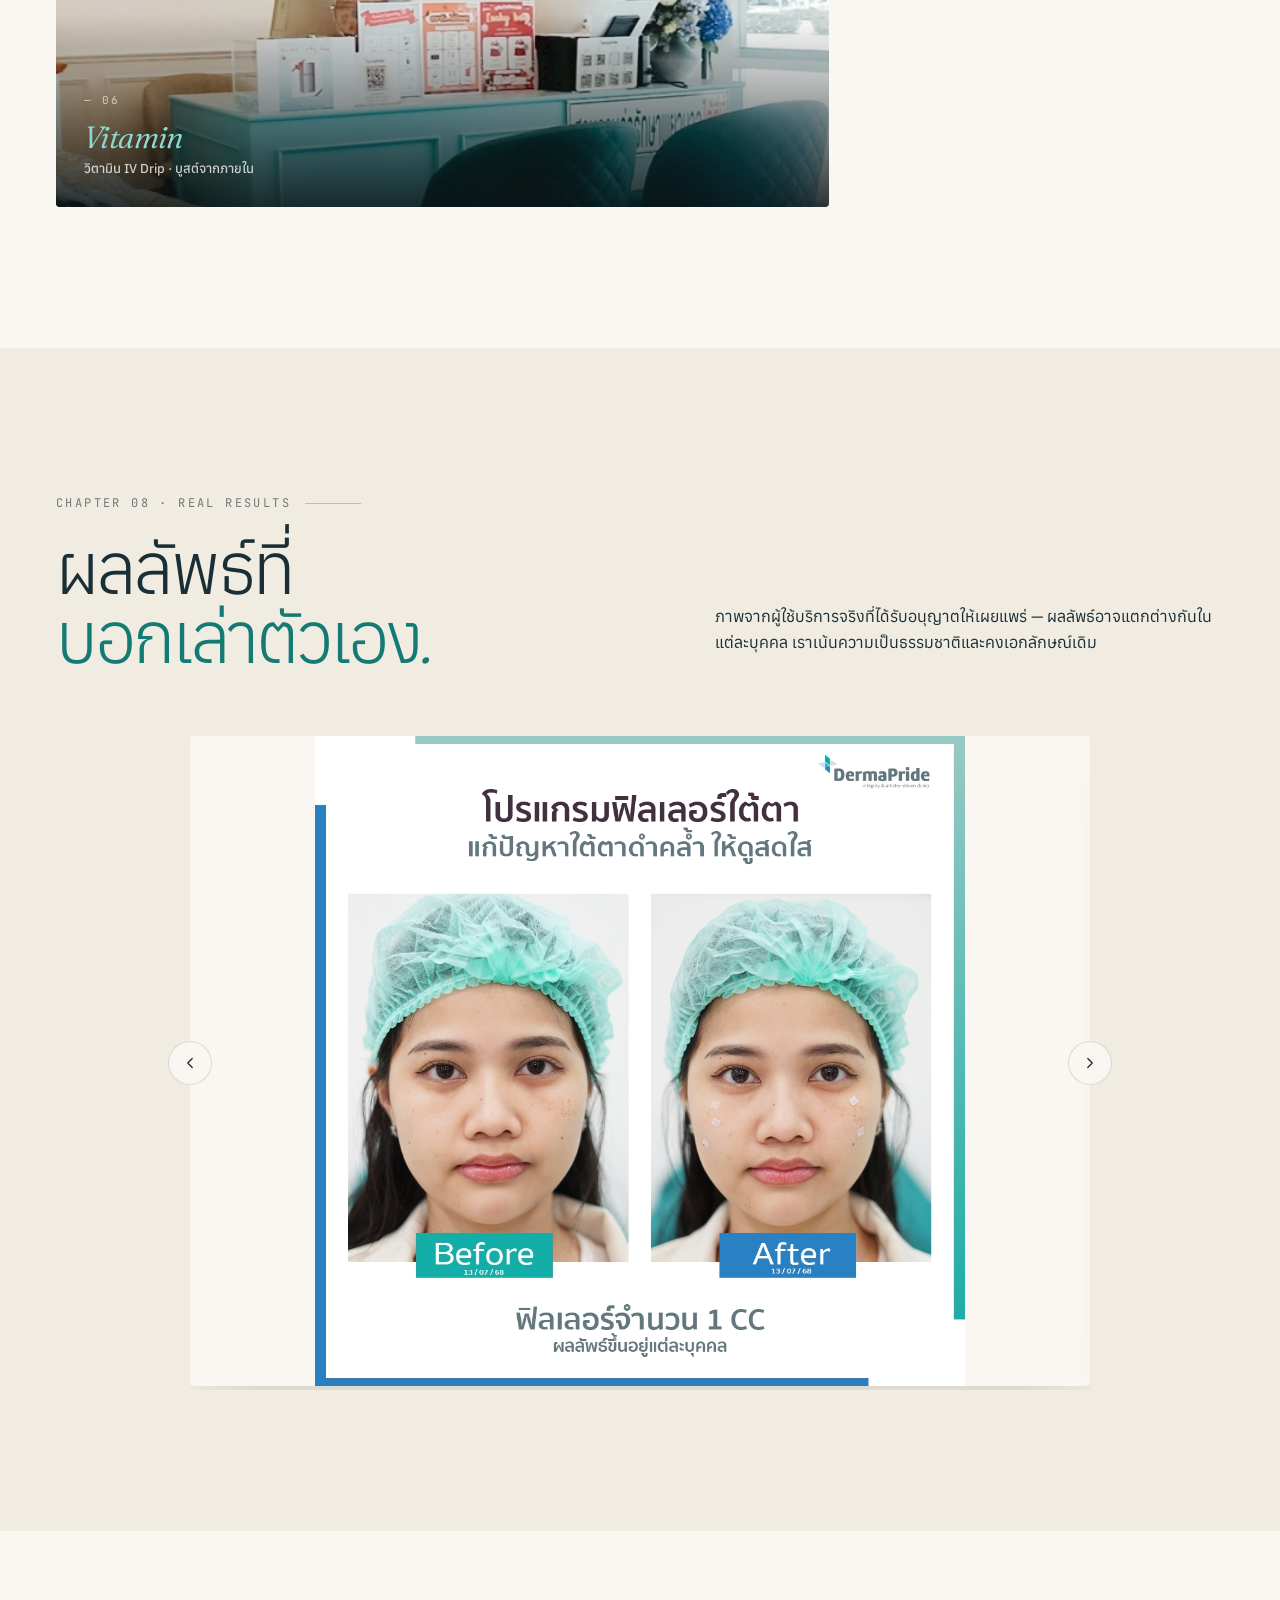
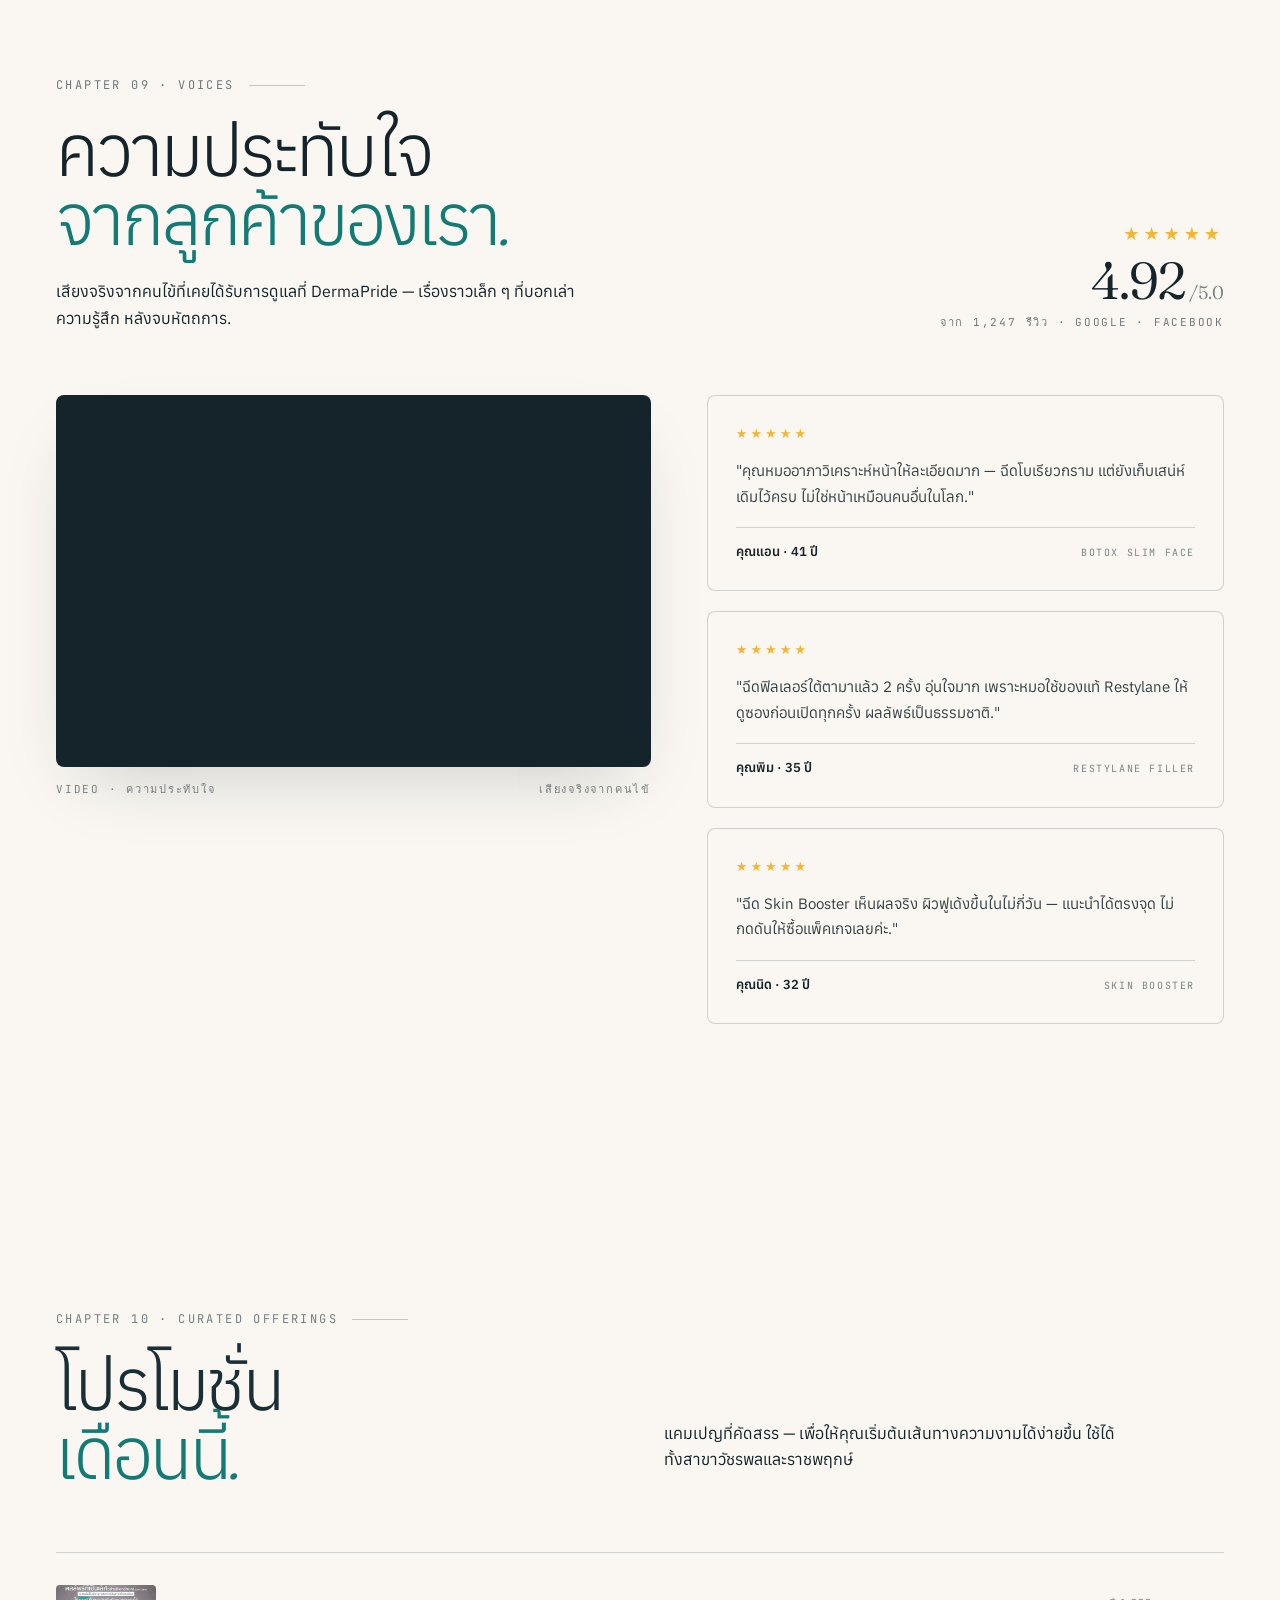
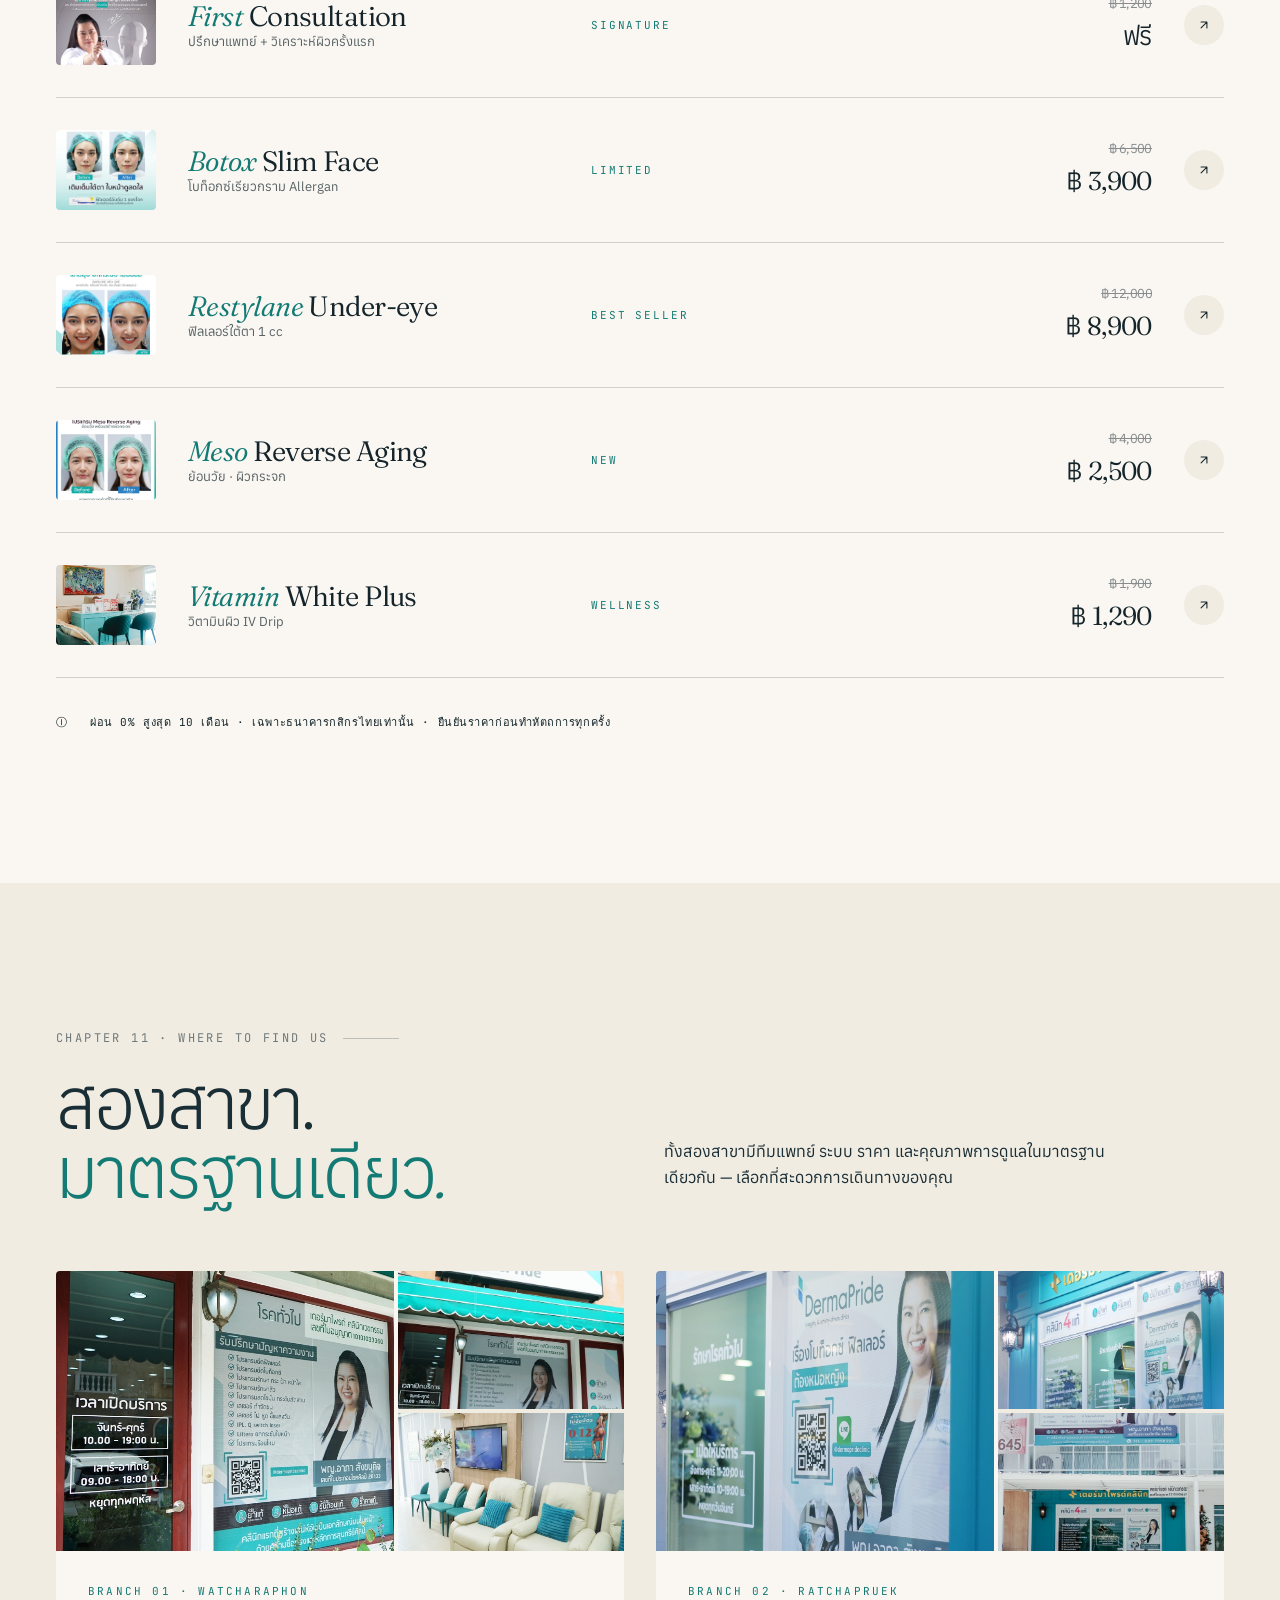
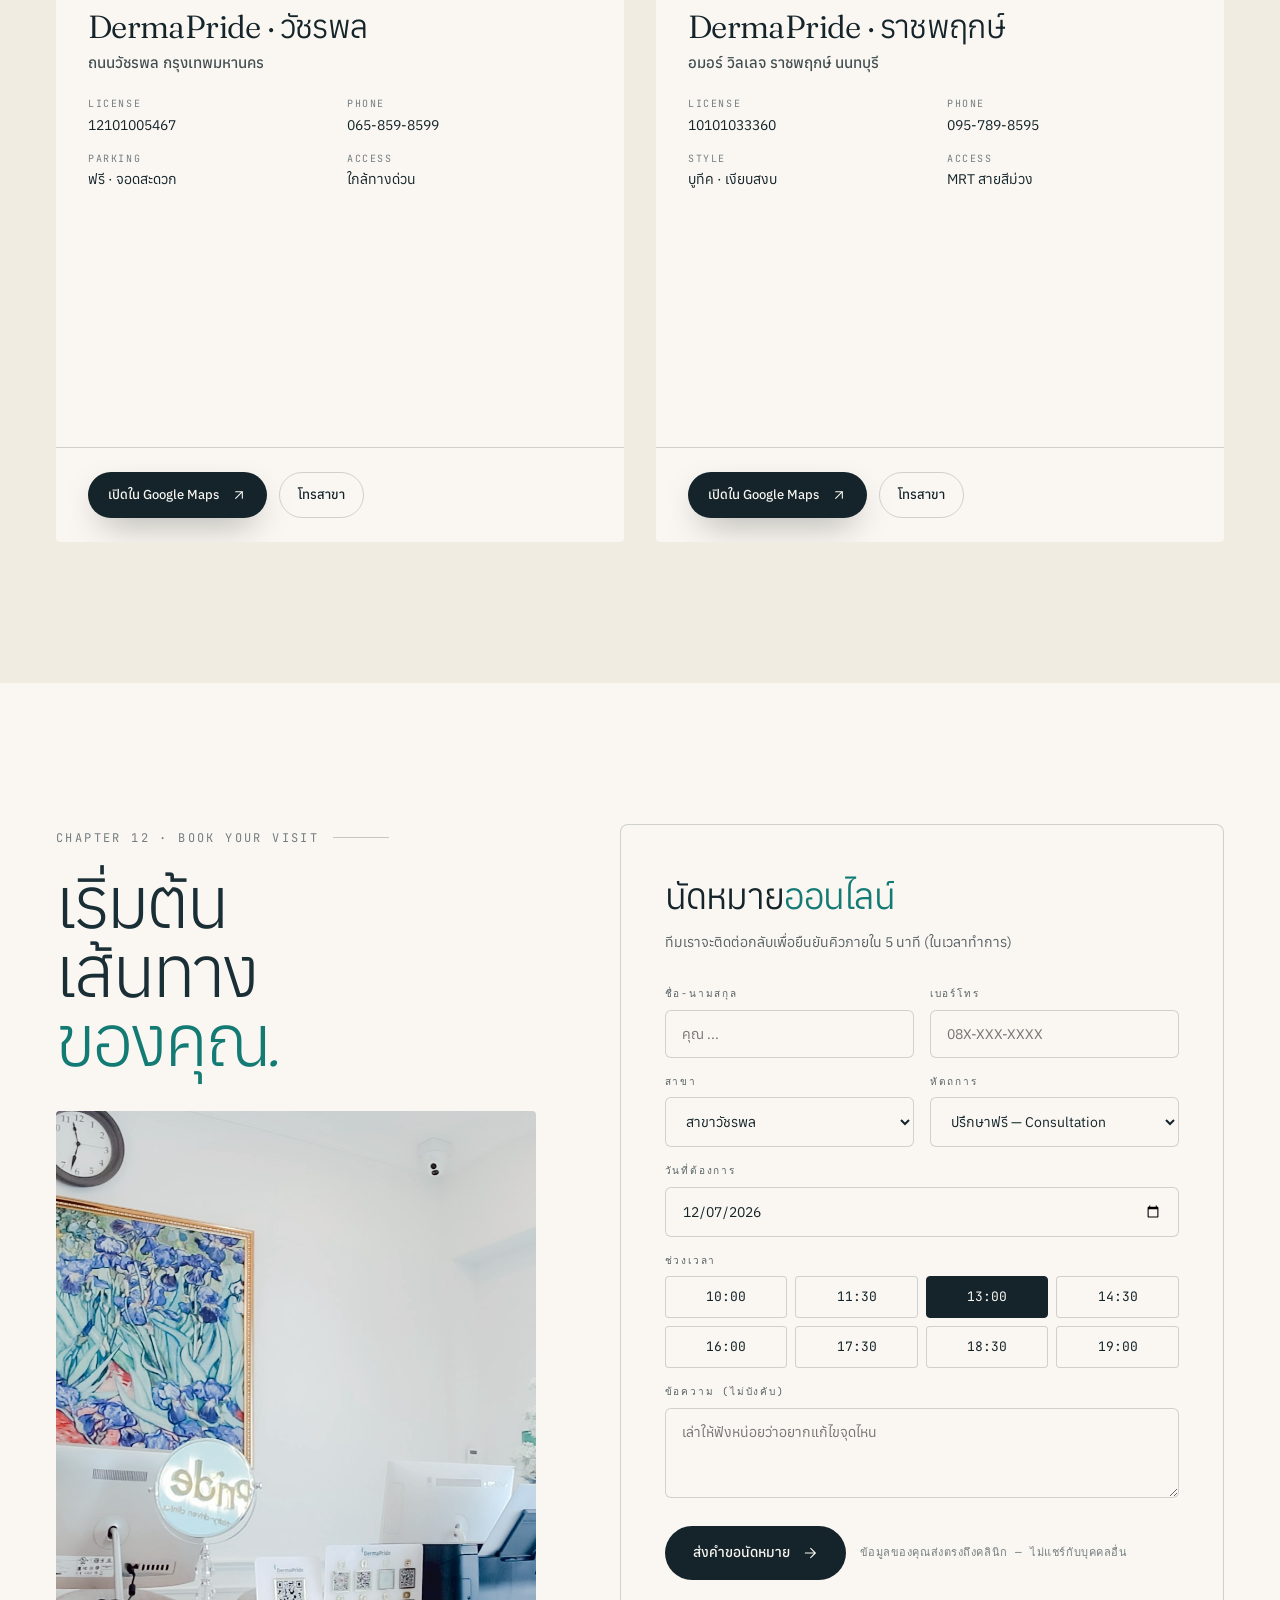
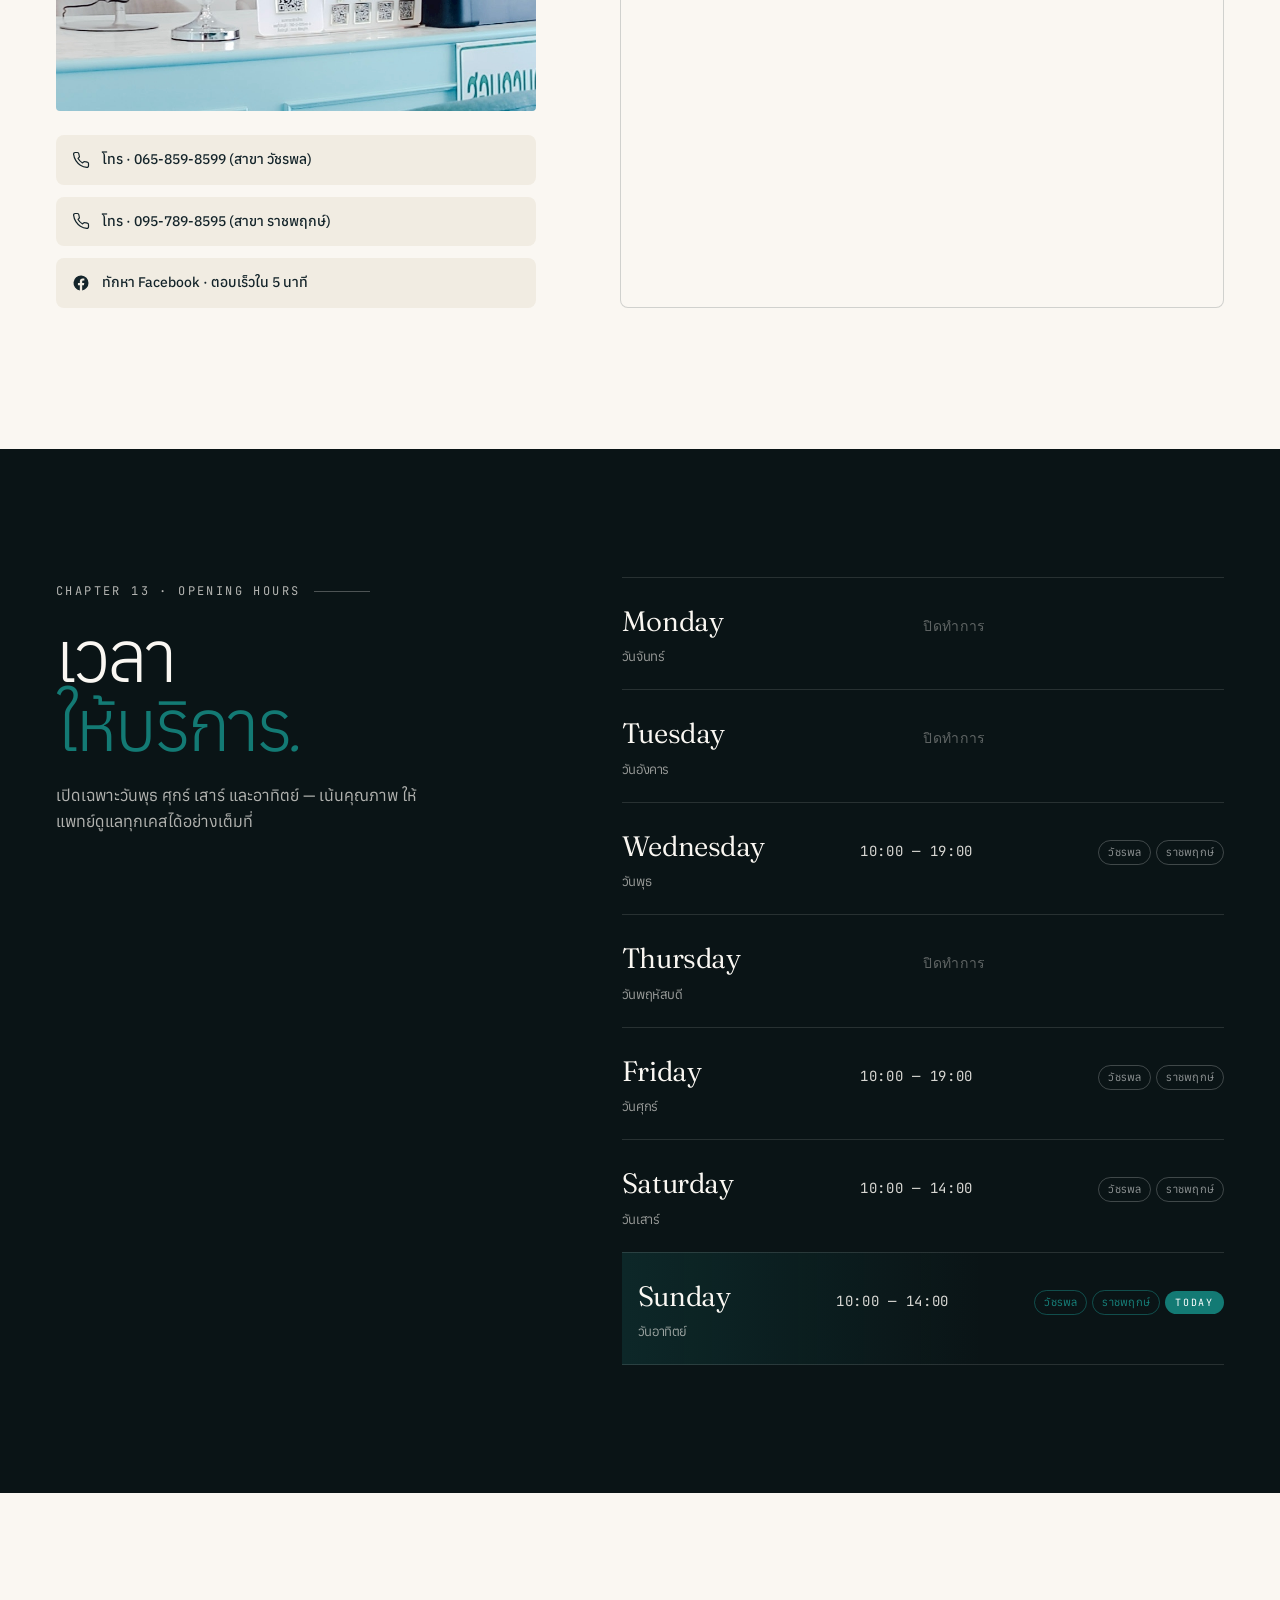
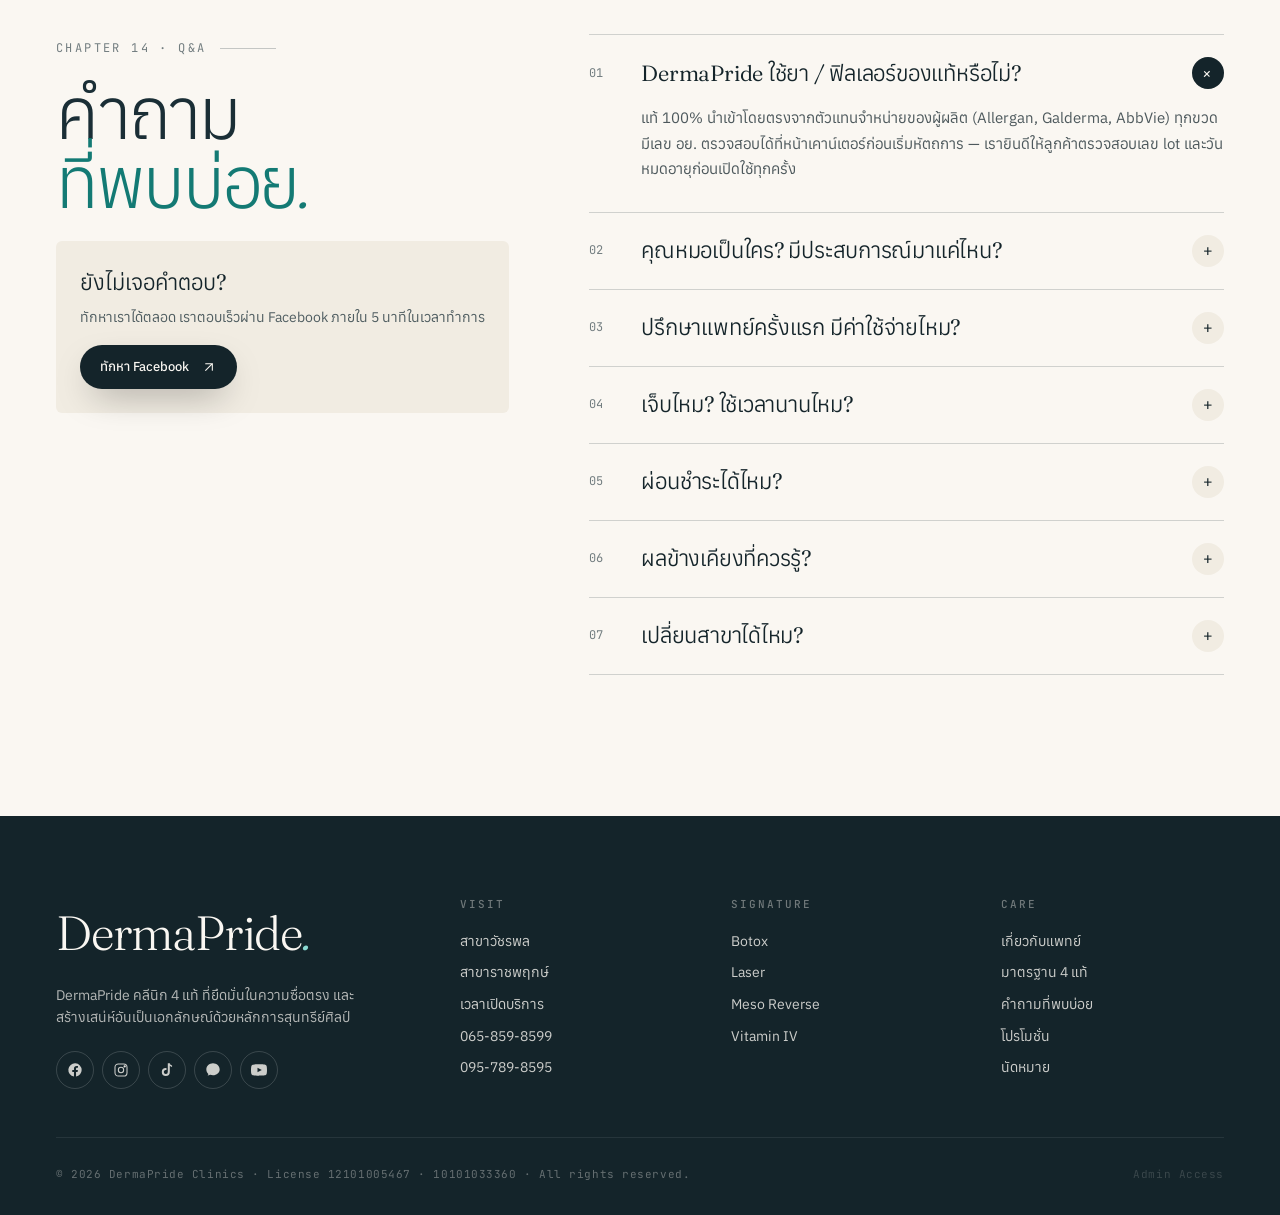
==== commit 385dd149: "fix: update clinic promise content" ====
--- a/index.html
+++ b/index.html
@@ -157,7 +157,7 @@
         <h2 class="dpe-h-display" style="margin-top: 20px;">มาตรฐาน <em>4 แท้</em><br>คือคำมั่นของเรา.</h2>
       </div>
       <p data-veil data-veil-delay="1" data-cms-text="home.philosophy.sub" style="font-family: var(--dp-sans); font-size: 16px; line-height: 1.7; opacity: 0.75; max-width: 460px;">
-        คำสัญญาที่เราตั้งเป็นมาตรฐานคลินิก — ใช่ยาของแท้ที่ตรวจสอบได้ ใช้แพทย์ที่มีใบประกอบวิชาชีพ ใช้ขั้นตอนตามมาตรฐานสากล และยืนยันราคาก่อนทำหัตถการเสมอ
+        คำสัญญาที่เราตั้งเป็นมาตรฐานคลินิก — ใช้ยาของแท้ที่ตรวจสอบได้ ใช้แพทย์ที่มีใบประกอบวิชาชีพ ใช้ขั้นตอนตามมาตรฐานสากล และยืนยันราคาก่อนทำหัตถการเสมอ
       </p>
     </div>
 
